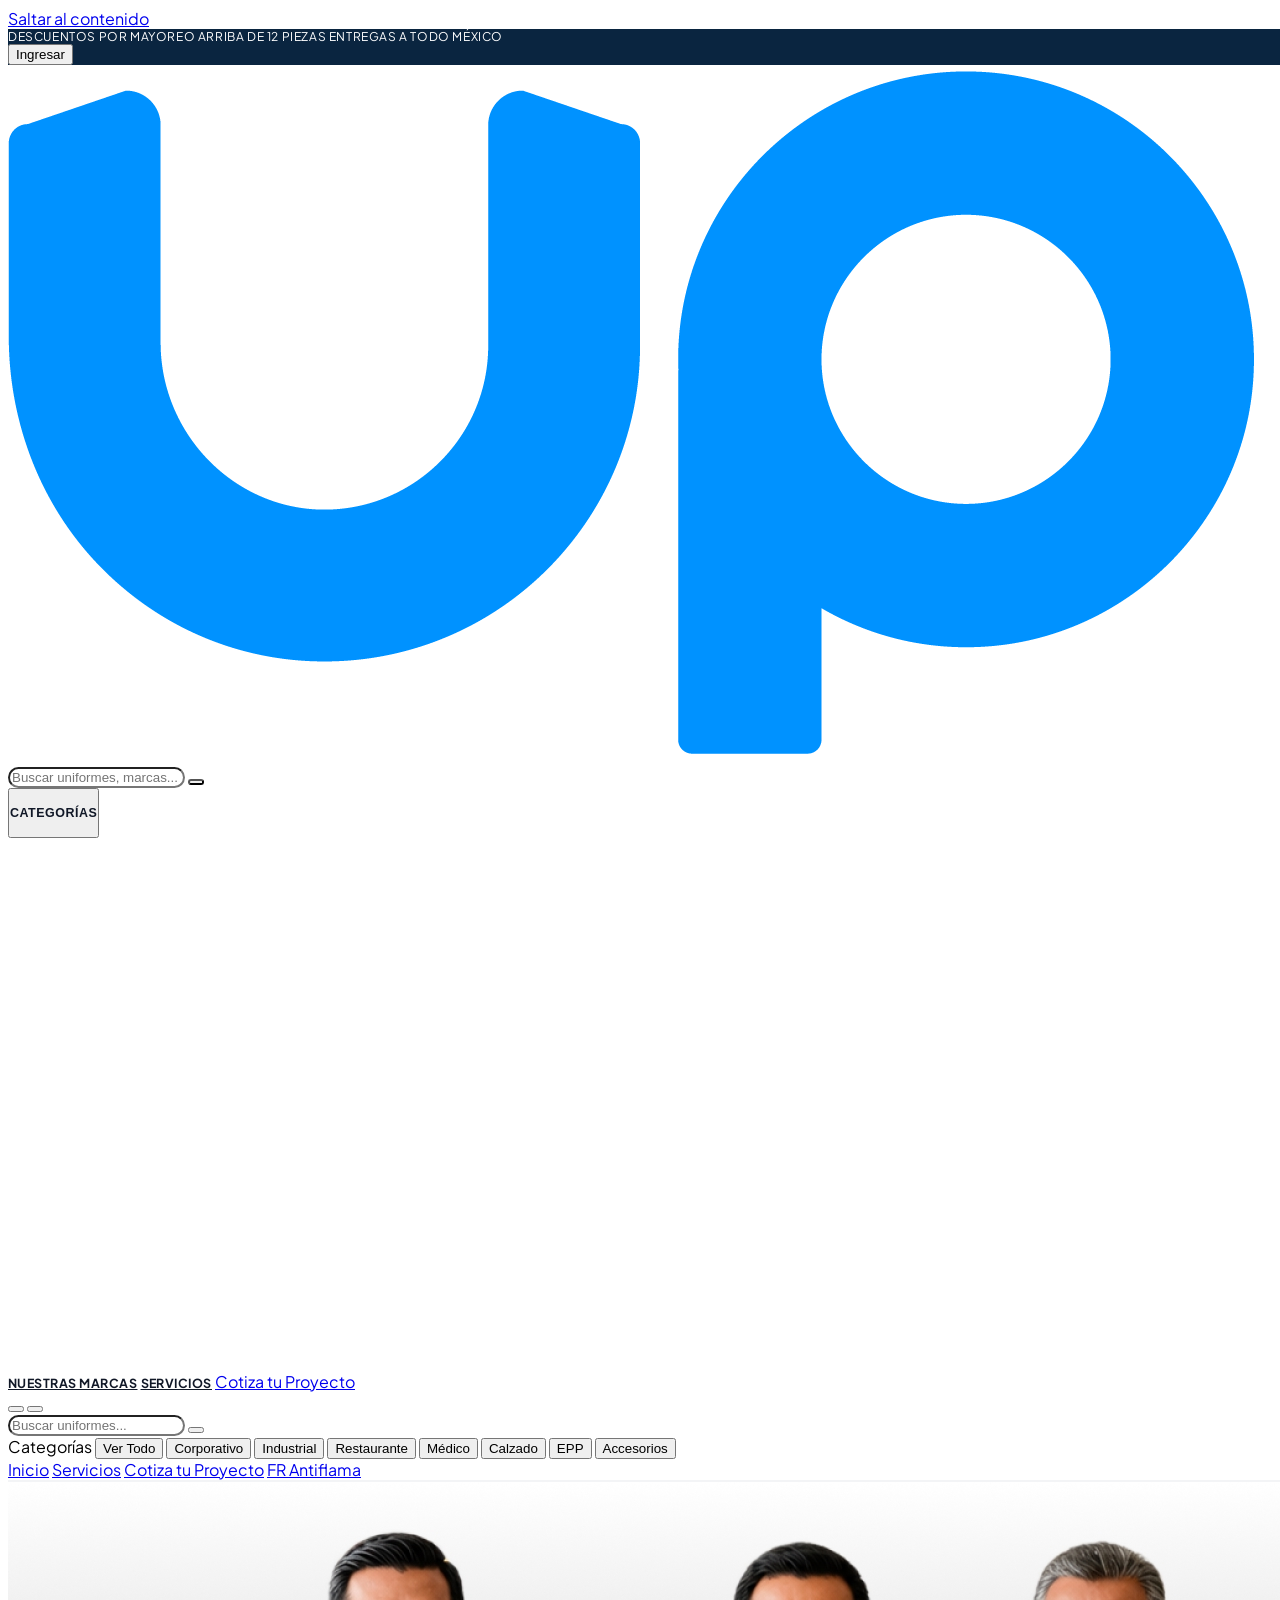
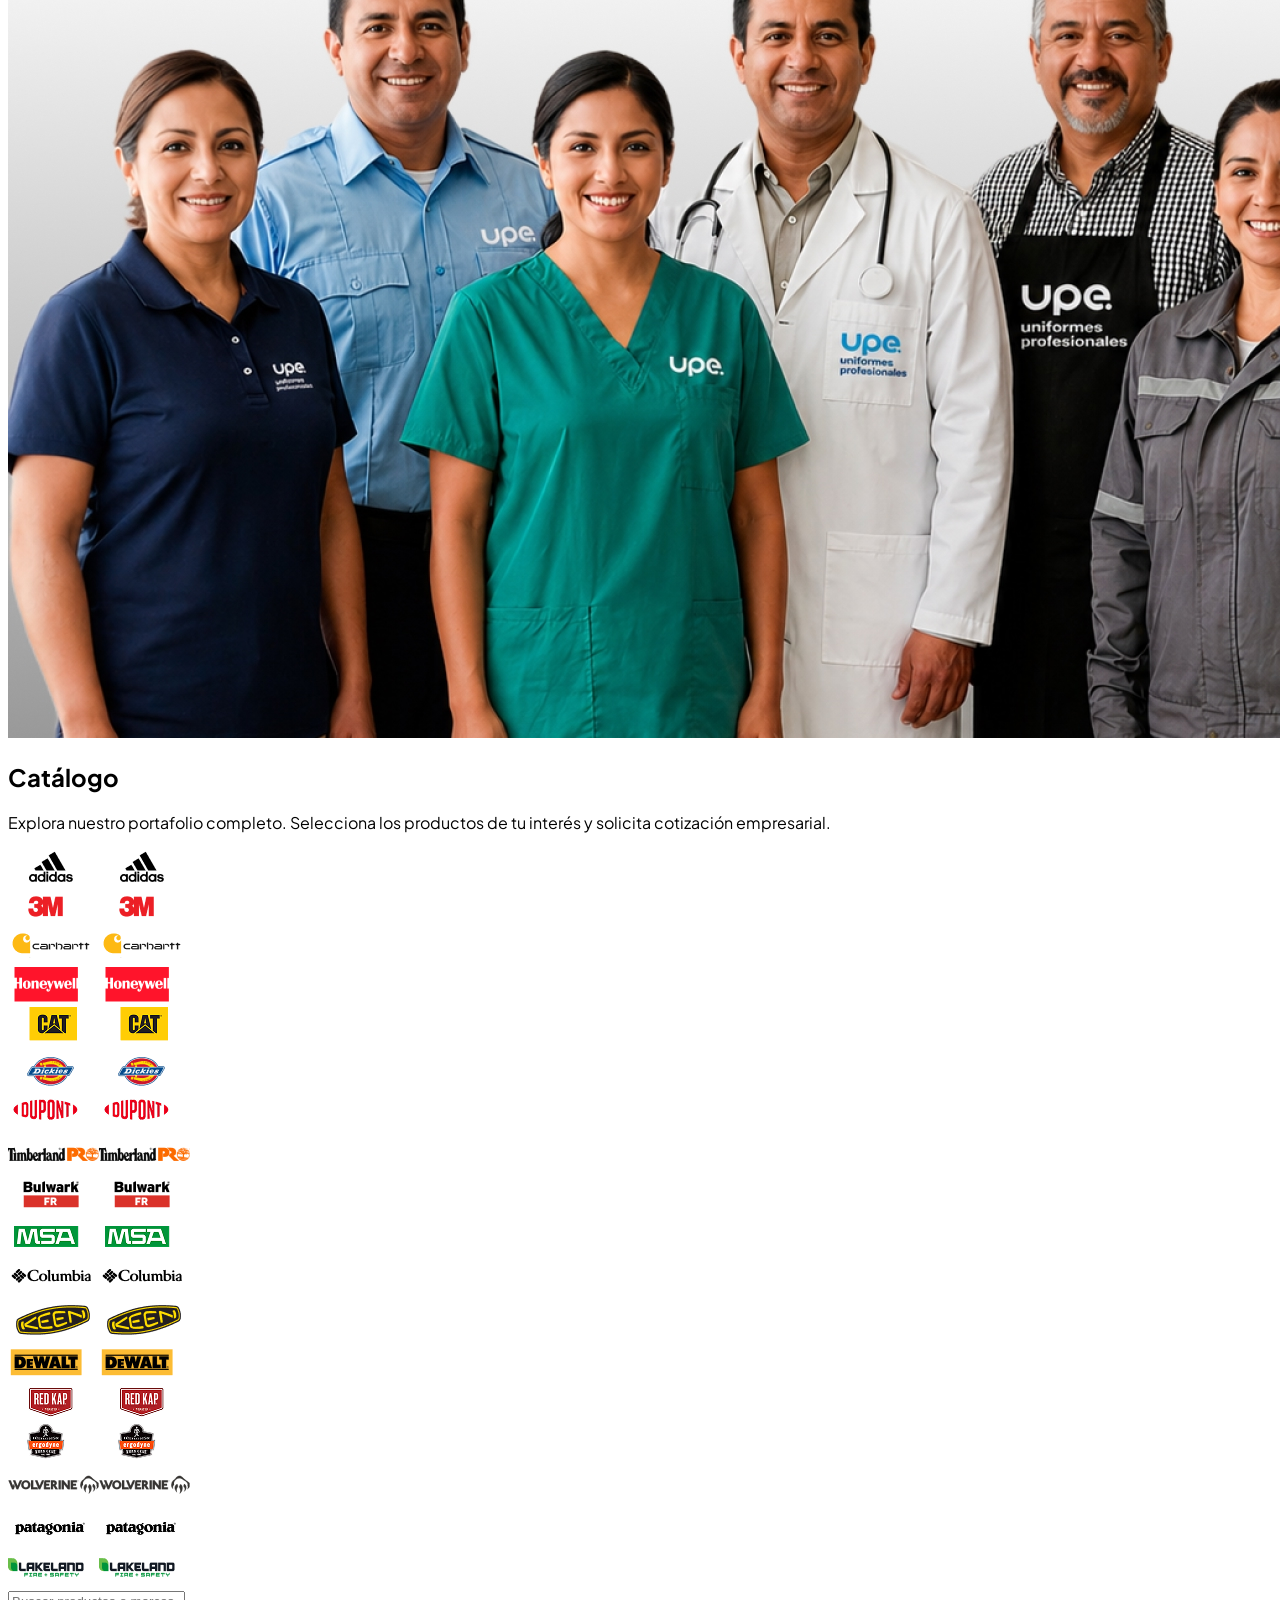
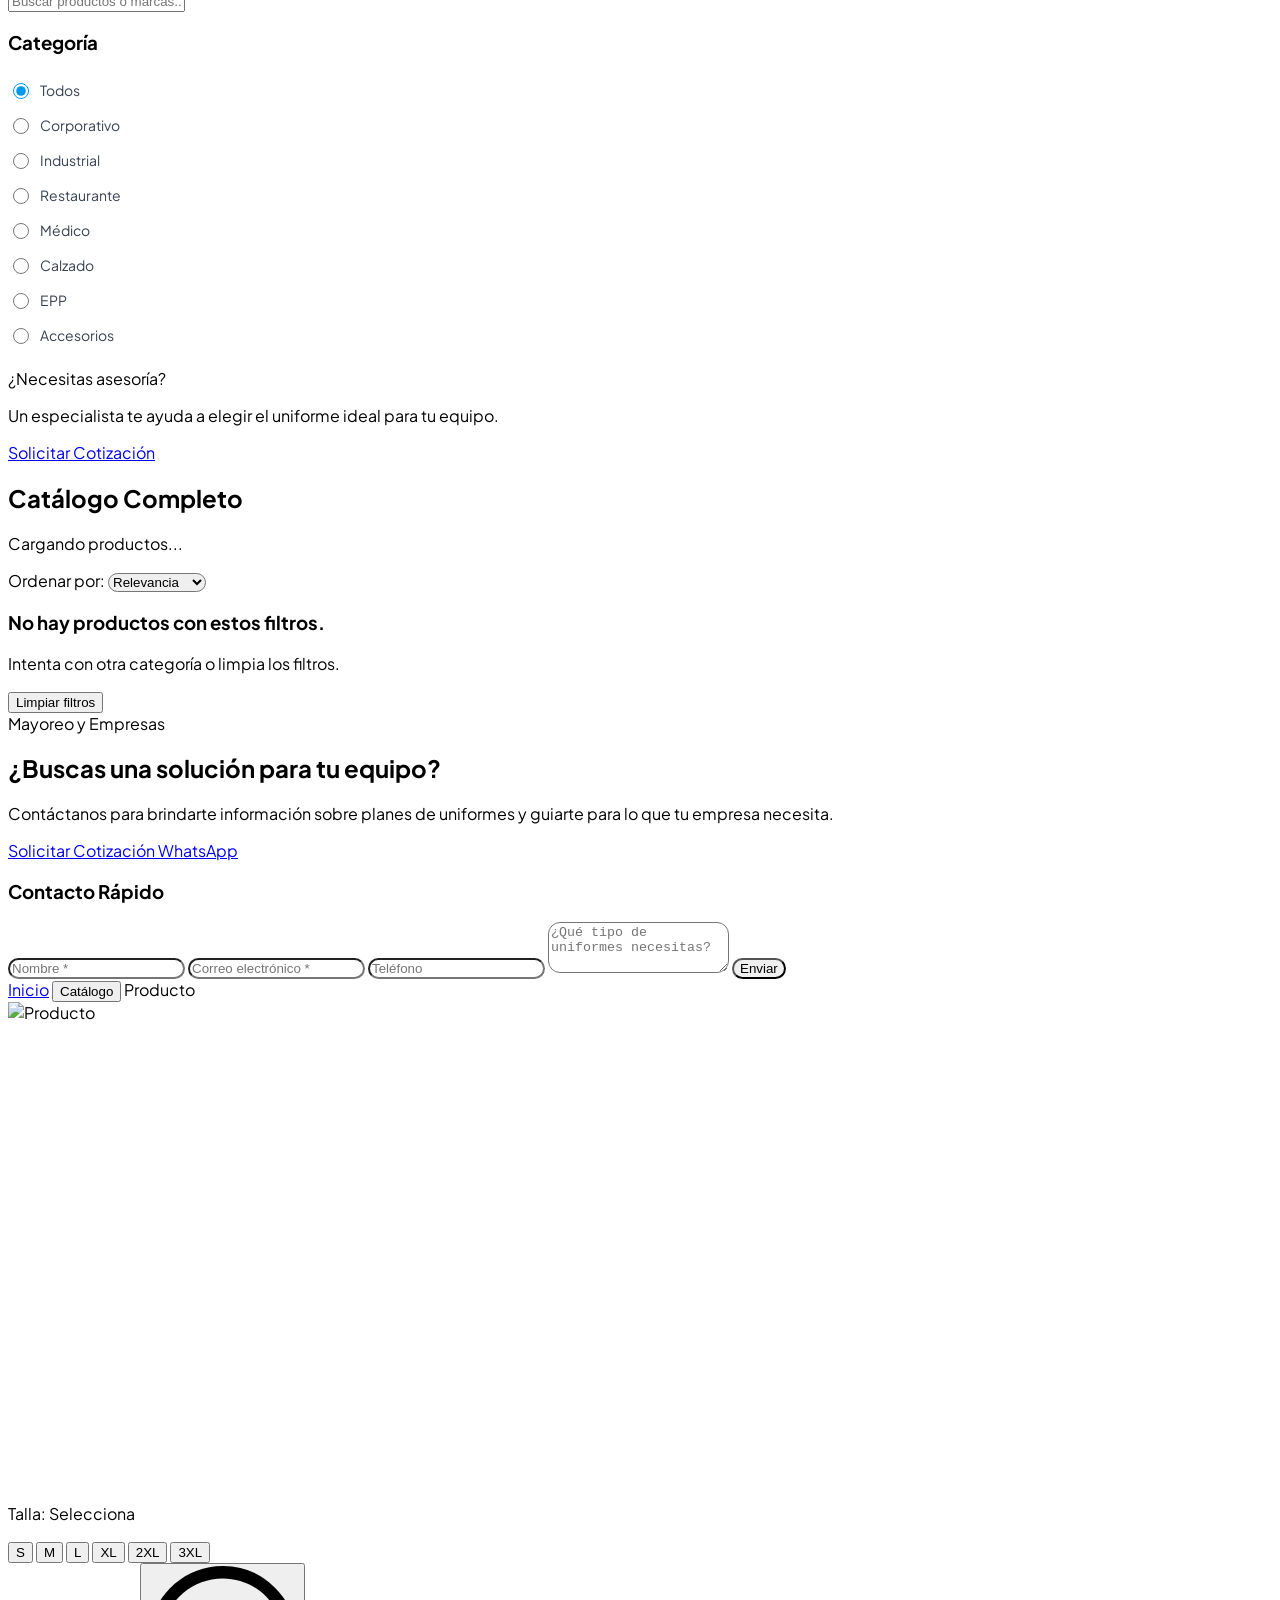
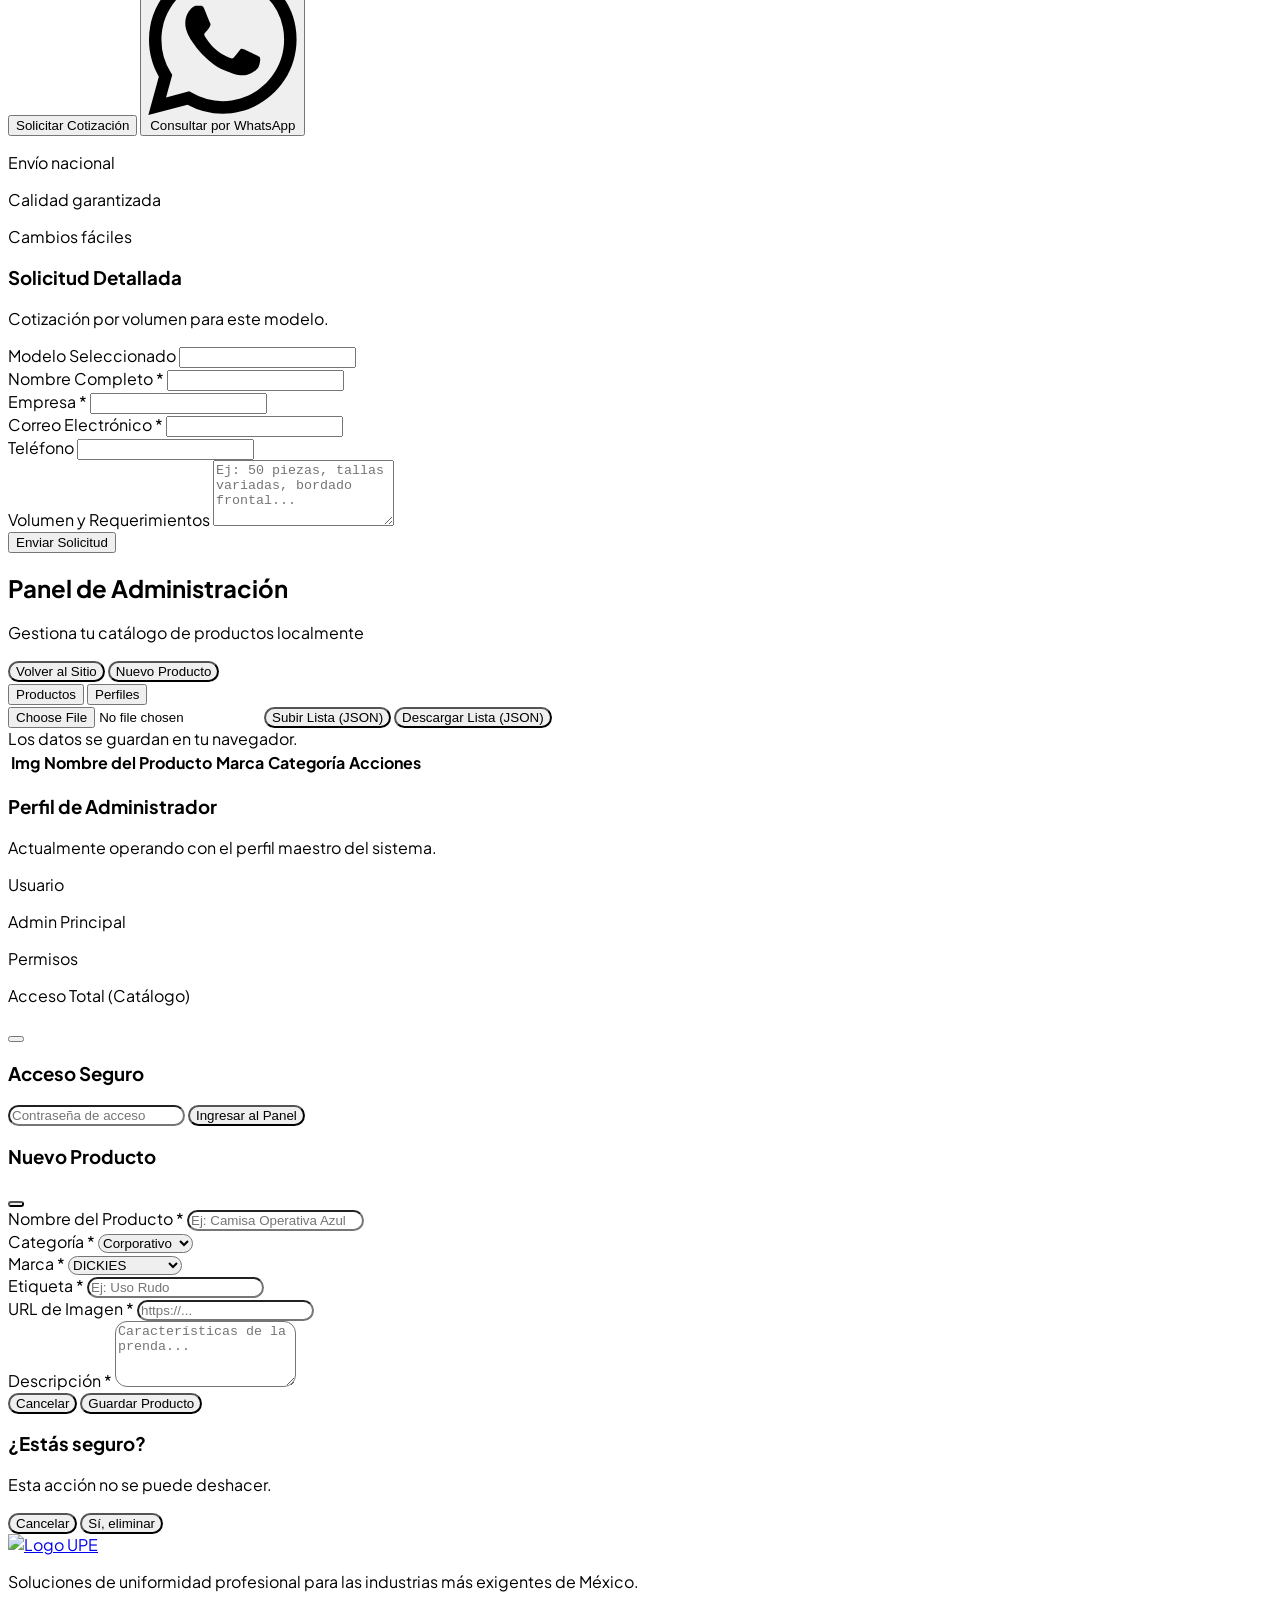
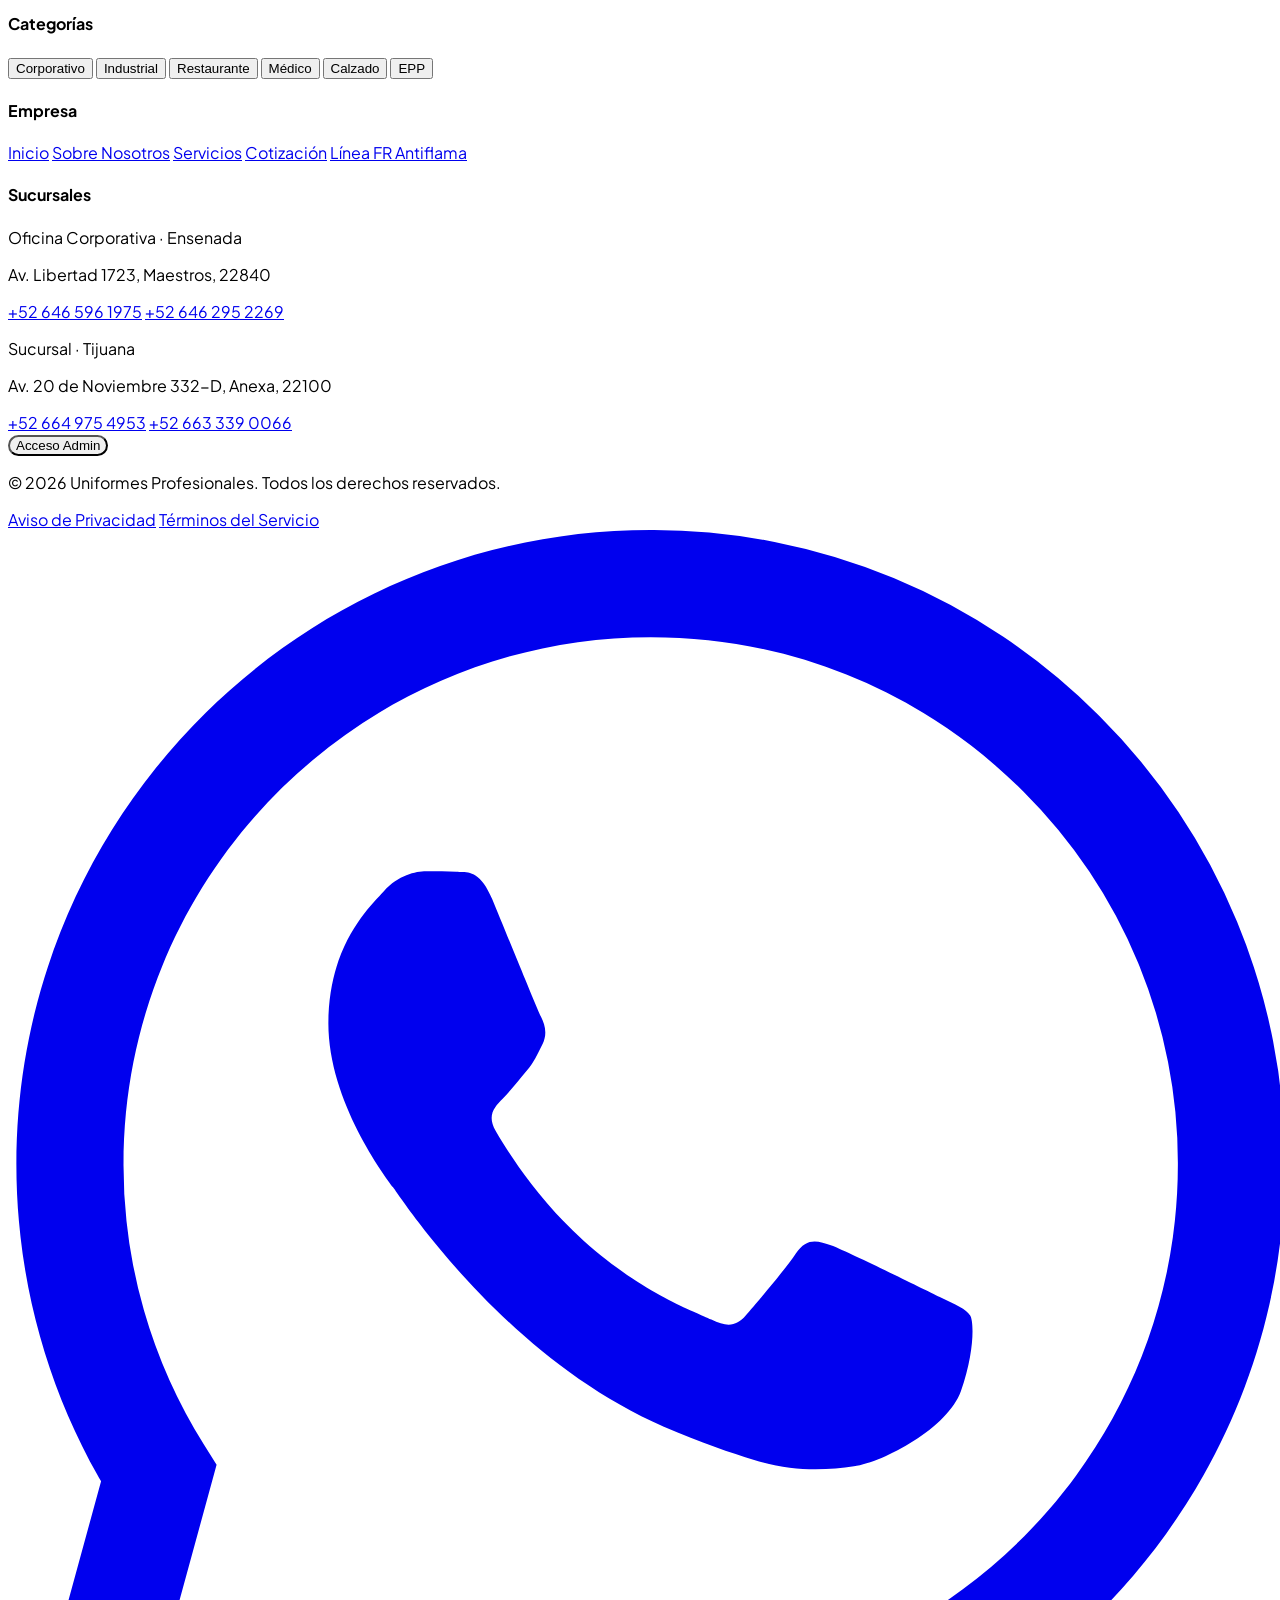
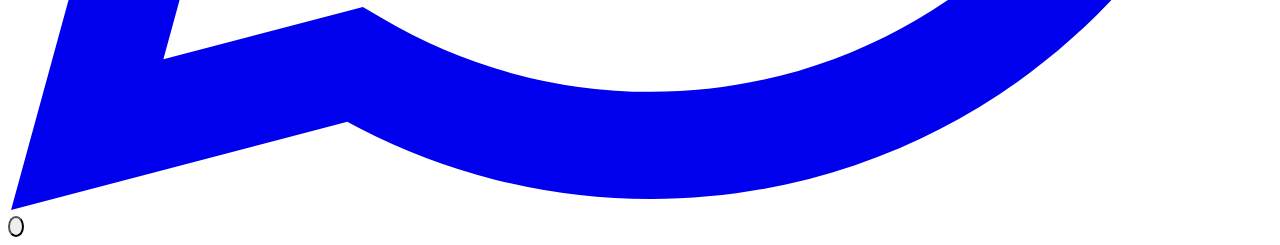
==== catalogo.html @ 05054fb5 "Rediseño visual estilo UPE FR: bordes redondeados, sidebar radio buttons, product cards minimalistas" ====
<!DOCTYPE html>
<html lang="es" class="scroll-smooth">
<head>
    <meta charset="UTF-8">
    <meta name="viewport" content="width=device-width, initial-scale=1.0">
    <title>UPE | Tienda — Uniformes Profesionales</title>
    <link rel="icon" href="favicon-upe.png" type="image/png">
    <link rel="preconnect" href="https://fonts.googleapis.com">
    <link rel="preconnect" href="https://fonts.gstatic.com" crossorigin>
    <link href="https://fonts.googleapis.com/css2?family=Plus+Jakarta+Sans:wght@300;400;500;600;700;800&display=swap" rel="stylesheet">
    <script src="https://cdn.tailwindcss.com"></script>
    <script>
        tailwind.config = {
            theme: {
                extend: {
                    fontFamily: { sans: ['Plus Jakarta Sans', 'sans-serif'] },
                    colors: {
                        brand: { navy: '#0a2540', blue: '#009aeb', light: '#f0f8ff' }
                    }
                }
            }
        }
    </script>
    <script src="https://unpkg.com/lucide@latest"></script>
    <style>
        html, body { overflow-x: hidden; width: 100%; max-width: 100vw; }
        body { font-family: 'Plus Jakarta Sans', sans-serif; position: relative; }

        /* Marquee */
        @keyframes marquee {
            0%   { transform: translateX(0); }
            100% { transform: translateX(-50%); }
        }
        .marquee-track {
            display: flex;
            width: max-content;
            animation: marquee 40s linear infinite;
            will-change: transform;
            transform: translateZ(0);
            -webkit-backface-visibility: hidden;
            backface-visibility: hidden;
        }
        .marquee-track:hover { animation-play-state: paused; }
        @media (prefers-reduced-motion: reduce) { .marquee-track { animation: none; } }

        /* Nav */
        .top-bar { background-color: #0a2540; color: #fff; font-size: 0.75rem; letter-spacing: 0.05em; text-transform: uppercase; }
        .header-main { border-bottom: 2px solid #f3f4f6; }
        .mega-menu { max-width: calc(100vw - 2rem); }
        .nav-link {
            position: relative; font-weight: 700; font-size: 0.78rem; text-transform: uppercase;
            letter-spacing: 0.04em; color: #111827; padding: 1rem 0; transition: color 0.2s; white-space: nowrap;
        }
        .nav-link::after { content: ''; position: absolute; bottom: 0; left: 0; width: 0%; height: 3px; background-color: #009aeb; transition: width 0.3s; }
        .nav-link:hover { color: #009aeb; }
        .nav-link:hover::after { width: 100%; }
        .mega-menu { opacity: 0; visibility: hidden; transform: translateY(10px); transition: all 0.3s ease; box-shadow: 0 10px 25px -5px rgba(0,0,0,.1); border-radius: 16px; }
        .nav-item-group:hover .mega-menu { opacity: 1; visibility: visible; transform: translateY(0); }

        /* Rounded design system (FR style) */
        .btn-square { border-radius: 12px !important; }
        .card-square { border-radius: 16px !important; }
        .pill { border-radius: 9999px !important; }

        /* Fade animations */
        @keyframes fadeIn { from { opacity: 0; transform: translateY(10px); } to { opacity: 1; transform: translateY(0); } }
        .fade-in { animation: fadeIn 0.4s ease-in-out; }
        .fade-up { opacity: 0; transform: translateY(28px); transition: opacity 0.55s ease, transform 0.55s ease; }
        .fade-up.visible { opacity: 1; transform: translateY(0); }
        @media (prefers-reduced-motion: reduce) { .fade-up { opacity:1; transform:none; transition:none; } }

        /* Product card hover */
        .prod-card { transition: box-shadow 0.2s, border-color 0.2s, transform 0.2s; border-radius: 16px; overflow: hidden; }
        .prod-card:hover { box-shadow: 0 8px 32px rgba(0,154,235,0.12); border-color: #009aeb; transform: translateY(-2px); }

        /* Radio filter styling (FR style) */
        .radio-filter { cursor: pointer; display: flex; align-items: center; gap: 0.5rem; padding: 0.5rem 0; font-size: 0.875rem; color: #374151; transition: color 0.2s; }
        .radio-filter:hover { color: #009aeb; }
        .radio-filter input[type="radio"] { accent-color: #009aeb; width: 16px; height: 16px; cursor: pointer; }

        @keyframes popIn { from { opacity:0; transform:scale(0.95); } to { opacity:1; transform:scale(1); } }
        .modal-animate { animation: popIn 0.25s ease-out forwards; }

        /* Toast */
        #toast-container { position: fixed; top: 88px; right: 1rem; z-index: 9999; display: flex; flex-direction: column; gap: 0.75rem; pointer-events: none; }
    </style>
</head>
<body class="bg-white text-gray-800">

<!-- Accesibilidad -->
<a href="#tienda" class="sr-only focus:not-sr-only focus:absolute focus:top-4 focus:left-4 focus:z-[9999] bg-brand-navy text-white px-4 py-2 btn-square font-bold text-xs tracking-widest uppercase">Saltar al contenido</a>

<!-- Top bar -->
<div class="top-bar w-full py-2 z-50 relative hidden md:block">
    <div class="max-w-[1400px] mx-auto px-4 sm:px-6 lg:px-8 flex justify-between items-center">
        <div class="flex items-center gap-6">
            <span class="flex items-center gap-2 font-semibold"><i data-lucide="percent" class="w-4 h-4 text-brand-blue"></i> Descuentos por mayoreo arriba de 12 piezas</span>
            <span class="flex items-center gap-2 font-semibold"><i data-lucide="truck" class="w-4 h-4 text-brand-blue"></i> Entregas a todo México</span>
        </div>
        <div class="flex items-center gap-4">
            <button onclick="abrirLoginAdmin(event)" class="hover:text-brand-blue transition font-bold flex items-center gap-2"><i data-lucide="log-in" class="w-4 h-4"></i> Ingresar</button>
        </div>
    </div>
</div>

<!-- Navegación -->
<nav class="header-main w-full z-40 bg-white transition-all duration-300" style="position:-webkit-sticky;position:sticky;top:0;">
    <div class="max-w-[1400px] mx-auto px-4 sm:px-6 lg:px-8">
        <div class="flex justify-between items-center h-16 md:h-[4.5rem]">
            <!-- Logo -->
            <a href="index.html" class="flex-shrink-0 flex items-center">
                <img src="logoheaderupe.png" alt="Logo UPE" class="h-8 md:h-10 object-contain">
            </a>
            <!-- Buscador Desktop -->
            <div class="hidden lg:flex flex-1 max-w-xs mx-4 relative">
                <input type="text" id="buscador-header" onkeyup="buscarDesdeHeader(event)" placeholder="Buscar uniformes, marcas..." class="w-full pl-5 pr-12 py-3 btn-square text-sm focus:outline-none border border-gray-200 focus:border-brand-blue transition-all font-medium text-gray-700 bg-gray-50">
                <button onclick="ejecutarBusquedaHeader()" class="absolute right-0 top-0 h-full px-4 text-gray-500 hover:text-brand-blue transition-colors btn-square">
                    <i data-lucide="search" class="w-5 h-5"></i>
                </button>
            </div>
            <!-- Menú desktop -->
            <div class="hidden md:flex items-center space-x-5 h-full">
                <div class="relative nav-item-group flex items-center h-full">
                    <button class="nav-link flex items-center gap-1">Categorías <i data-lucide="chevron-down" class="w-4 h-4"></i></button>
                    <div class="mega-menu absolute left-1/2 -translate-x-1/2 top-full w-[640px] bg-white border-t-4 border-brand-blue z-50 overflow-hidden">
                        <div class="grid grid-cols-2 divide-x divide-gray-100">
                            <div class="p-6 bg-gray-50">
                                <h4 class="font-extrabold text-brand-navy mb-4 text-xs uppercase tracking-wider">Categorías</h4>
                                <ul class="space-y-2">
                                    <li><button onclick="filtrarCatalogo('corporativo')" class="text-sm font-semibold text-gray-600 hover:text-brand-blue transition-colors flex items-center gap-2"><i data-lucide="briefcase" class="w-3 h-3 text-brand-blue"></i>Corporativo</button></li>
                                    <li><button onclick="filtrarCatalogo('industrial')" class="text-sm font-semibold text-gray-600 hover:text-brand-blue transition-colors flex items-center gap-2"><i data-lucide="hard-hat" class="w-3 h-3 text-brand-blue"></i>Industrial</button></li>
                                    <li><button onclick="filtrarCatalogo('restaurante')" class="text-sm font-semibold text-gray-600 hover:text-brand-blue transition-colors flex items-center gap-2"><i data-lucide="utensils" class="w-3 h-3 text-brand-blue"></i>Restaurante</button></li>
                                    <li><button onclick="filtrarCatalogo('medico')" class="text-sm font-semibold text-gray-600 hover:text-brand-blue transition-colors flex items-center gap-2"><i data-lucide="stethoscope" class="w-3 h-3 text-brand-blue"></i>Médico</button></li>
                                    <li><button onclick="filtrarCatalogo('calzado')" class="text-sm font-semibold text-gray-600 hover:text-brand-blue transition-colors flex items-center gap-2"><i data-lucide="footprints" class="w-3 h-3 text-brand-blue"></i>Calzado</button></li>
                                    <li><button onclick="filtrarCatalogo('epp')" class="text-sm font-semibold text-gray-600 hover:text-brand-blue transition-colors flex items-center gap-2"><i data-lucide="shield" class="w-3 h-3 text-brand-blue"></i>EPP</button></li>
                                    <li><button onclick="filtrarCatalogo('accesorios')" class="text-sm font-semibold text-gray-600 hover:text-brand-blue transition-colors flex items-center gap-2"><i data-lucide="tag" class="w-3 h-3 text-brand-blue"></i>Accesorios</button></li>
                                </ul>
                            </div>
                            <div class="p-6 bg-white">
                                <h4 class="font-extrabold text-brand-navy mb-4 text-xs uppercase tracking-wider">Marcas Destacadas</h4>
                                <p class="text-xs text-gray-400 font-bold uppercase tracking-wider mb-1">Industrial</p>
                                <p class="text-xs text-gray-600 mb-3">Red Kap · Dickies · Bulwark · Carhartt</p>
                                <p class="text-xs text-gray-400 font-bold uppercase tracking-wider mb-1">Corporativo</p>
                                <p class="text-xs text-gray-600 mb-3">YAZBEK · OPTIMA · Port Authority</p>
                                <p class="text-xs text-gray-400 font-bold uppercase tracking-wider mb-1">Seguridad</p>
                                <p class="text-xs text-gray-600">3M · Honeywell · Ansell · MSA</p>
                            </div>
                        </div>
                        <div class="border-t border-gray-100 px-6 py-3 bg-white flex justify-between items-center">
                            <button onclick="filtrarCatalogo('todos')" class="text-sm font-bold text-brand-blue hover:text-brand-navy transition-colors flex items-center gap-2">
                                <i data-lucide="arrow-right" class="w-4 h-4"></i> Ver todo el catálogo
                            </button>
                        </div>
                    </div>
                </div>
                <a href="index.html#marcas" class="nav-link">Nuestras Marcas</a>
                <a href="index.html#servicios" class="nav-link">Servicios</a>
                <a href="index.html#cotiza" class="bg-brand-blue text-white px-6 py-2.5 font-extrabold text-xs tracking-widest uppercase hover:bg-blue-600 transition-colors pill flex items-center gap-2 whitespace-nowrap">
                    <i data-lucide="file-text" class="w-4 h-4 shrink-0"></i> Cotiza tu Proyecto
                </a>
            </div>
            <!-- Botones der -->
            <div class="flex items-center gap-3">
                <button onclick="abrirLoginAdmin(event)" class="text-brand-navy hover:text-brand-blue transition-colors hidden md:block" title="Admin">
                    <i data-lucide="user" class="w-6 h-6"></i>
                </button>
                <button id="mobile-menu-btn" class="text-brand-navy hover:text-brand-blue focus:outline-none lg:hidden">
                    <i data-lucide="menu" class="w-8 h-8"></i>
                </button>
            </div>
        </div>
        <!-- Buscador Mobile -->
        <div class="lg:hidden w-full pb-4 px-2">
            <div class="relative">
                <input type="text" id="buscador-header-mobile" onkeyup="buscarDesdeHeaderMobile(event)" placeholder="Buscar uniformes..." class="w-full pl-4 pr-10 py-3 btn-square text-sm focus:outline-none border border-gray-200">
                <button onclick="ejecutarBusquedaHeaderMobile()" class="absolute right-0 top-0 h-full px-4 text-gray-500 hover:text-brand-blue">
                    <i data-lucide="search" class="w-5 h-5"></i>
                </button>
            </div>
        </div>
    </div>
    <!-- Mobile menu -->
    <div id="mobile-menu" class="hidden lg:hidden bg-white border-t border-gray-100 absolute w-full shadow-2xl max-h-[85vh] overflow-y-auto z-50">
        <div class="px-6 py-4 space-y-1 flex flex-col">
            <div class="py-4 border-b border-gray-100">
                <span class="block text-sm font-extrabold text-gray-400 uppercase tracking-widest mb-3">Categorías</span>
                <button onclick="filtrarCatalogo('todos');closeMobile()" class="w-full text-left py-2 text-sm font-semibold text-gray-700 hover:text-brand-blue flex items-center gap-2"><i data-lucide="minus" class="w-3 h-3"></i> Ver Todo</button>
                <button onclick="filtrarCatalogo('corporativo');closeMobile()" class="w-full text-left py-2 text-sm font-semibold text-gray-700 hover:text-brand-blue flex items-center gap-2"><i data-lucide="minus" class="w-3 h-3"></i> Corporativo</button>
                <button onclick="filtrarCatalogo('industrial');closeMobile()" class="w-full text-left py-2 text-sm font-semibold text-gray-700 hover:text-brand-blue flex items-center gap-2"><i data-lucide="minus" class="w-3 h-3"></i> Industrial</button>
                <button onclick="filtrarCatalogo('restaurante');closeMobile()" class="w-full text-left py-2 text-sm font-semibold text-gray-700 hover:text-brand-blue flex items-center gap-2"><i data-lucide="minus" class="w-3 h-3"></i> Restaurante</button>
                <button onclick="filtrarCatalogo('medico');closeMobile()" class="w-full text-left py-2 text-sm font-semibold text-gray-700 hover:text-brand-blue flex items-center gap-2"><i data-lucide="minus" class="w-3 h-3"></i> Médico</button>
                <button onclick="filtrarCatalogo('calzado');closeMobile()" class="w-full text-left py-2 text-sm font-semibold text-gray-700 hover:text-brand-blue flex items-center gap-2"><i data-lucide="minus" class="w-3 h-3"></i> Calzado</button>
                <button onclick="filtrarCatalogo('epp');closeMobile()" class="w-full text-left py-2 text-sm font-semibold text-gray-700 hover:text-brand-blue flex items-center gap-2"><i data-lucide="minus" class="w-3 h-3"></i> EPP</button>
                <button onclick="filtrarCatalogo('accesorios');closeMobile()" class="w-full text-left py-2 text-sm font-semibold text-gray-700 hover:text-brand-blue flex items-center gap-2"><i data-lucide="minus" class="w-3 h-3"></i> Accesorios</button>
            </div>
            <a href="index.html" class="text-left py-4 text-sm font-bold uppercase tracking-wider text-brand-navy border-b border-gray-100 hover:text-brand-blue">Inicio</a>
            <a href="index.html#servicios" class="text-left py-4 text-sm font-bold uppercase tracking-wider text-brand-navy border-b border-gray-100 hover:text-brand-blue">Servicios</a>
            <a href="index.html#cotiza" class="text-left py-4 text-sm font-bold uppercase tracking-wider text-brand-blue border-b border-gray-100">Cotiza tu Proyecto</a>
            <a href="https://angel-plata-design.github.io/upefr/" class="py-4 text-sm font-bold uppercase tracking-wider text-[#c1272d] flex items-center gap-2">
                <i data-lucide="flame" class="w-4 h-4 fill-current"></i> FR Antiflama
            </a>
        </div>
    </div>
</nav>

<!-- ============================================ -->
<!-- VISTA TIENDA                                 -->
<!-- ============================================ -->
<div id="view-tienda" class="fade-in">

    <!-- Hero Banner Tienda (FR style) -->
    <section class="relative bg-[#0B1120] text-white overflow-hidden">
        <div class="absolute inset-0">
            <img src="hero%20upe%201.jpg" alt="" class="w-full h-full object-cover opacity-15">
            <div class="absolute inset-0" style="background:linear-gradient(135deg,rgba(11,17,32,0.98) 0%,rgba(11,17,32,0.85) 60%,rgba(11,17,32,0.7) 100%)"></div>
        </div>
        <div class="relative max-w-[1400px] mx-auto px-4 sm:px-6 lg:px-8 py-16 md:py-20">
            <h1 class="text-4xl md:text-6xl font-extrabold leading-[1.05] tracking-tight mb-4">Catálogo</h1>
            <p class="text-gray-400 text-lg font-medium max-w-lg">Explora nuestro portafolio completo. Selecciona los productos de tu interés y solicita cotización empresarial.</p>
        </div>
    </section>

    <!-- Marcas Marquee con logos reales -->
    <div class="bg-white border-b border-gray-100 py-4" style="overflow:hidden; contain:layout paint; max-width:100%;">
        <div class="relative w-full" style="overflow:hidden; isolation:isolate;">
            <div class="pointer-events-none absolute left-0 top-0 h-full w-20 z-10" style="background:linear-gradient(to right,#fff,transparent)"></div>
            <div class="pointer-events-none absolute right-0 top-0 h-full w-20 z-10" style="background:linear-gradient(to left,#fff,transparent)"></div>
            <div class="marquee-track">
                <!-- Set 1 -->
                <div class="flex items-center gap-1 px-1">
                    <div class="h-16 min-w-[130px] flex items-center justify-center px-4 border border-gray-100 bg-white shrink-0"><img src="logotipo%20marcas/marcas%20uniformes/adidas.png" alt="Adidas" loading="lazy" class="h-11 w-auto max-w-[120px] object-contain opacity-70 hover:opacity-100 transition-opacity"></div>
                    <div class="h-16 min-w-[130px] flex items-center justify-center px-4 border border-gray-100 bg-white shrink-0"><img src="logotipo%20marcas/marcas%20epp/3m%20logo.png" alt="3M" loading="lazy" class="h-11 w-auto max-w-[120px] object-contain opacity-70 hover:opacity-100 transition-opacity"></div>
                    <div class="h-16 min-w-[130px] flex items-center justify-center px-4 border border-gray-100 bg-white shrink-0"><img src="logotipo%20marcas/marcas%20uniformes/carhart.png" alt="Carhartt" loading="lazy" class="h-11 w-auto max-w-[120px] object-contain opacity-70 hover:opacity-100 transition-opacity"></div>
                    <div class="h-16 min-w-[130px] flex items-center justify-center px-4 border border-gray-100 bg-white shrink-0"><img src="logotipo%20marcas/marcas%20epp/honeywell.png" alt="Honeywell" loading="lazy" class="h-11 w-auto max-w-[120px] object-contain opacity-70 hover:opacity-100 transition-opacity"></div>
                    <div class="h-16 min-w-[130px] flex items-center justify-center px-4 border border-gray-100 bg-white shrink-0"><img src="logotipo%20marcas/marcas%20calzado/cat.png" alt="CAT" loading="lazy" class="h-11 w-auto max-w-[120px] object-contain opacity-70 hover:opacity-100 transition-opacity"></div>
                    <div class="h-16 min-w-[130px] flex items-center justify-center px-4 border border-gray-100 bg-white shrink-0"><img src="logotipo%20marcas/marcas%20uniformes/dikies.png" alt="Dickies" loading="lazy" class="h-11 w-auto max-w-[120px] object-contain opacity-70 hover:opacity-100 transition-opacity"></div>
                    <div class="h-16 min-w-[130px] flex items-center justify-center px-4 border border-gray-100 bg-white shrink-0"><img src="logotipo%20marcas/marcas%20epp/dupont.png" alt="DuPont" loading="lazy" class="h-11 w-auto max-w-[120px] object-contain opacity-70 hover:opacity-100 transition-opacity"></div>
                    <div class="h-16 min-w-[130px] flex items-center justify-center px-4 border border-gray-100 bg-white shrink-0"><img src="logotipo%20marcas/marcas%20calzado/timberland%20pro.png" alt="Timberland Pro" loading="lazy" class="h-11 w-auto max-w-[120px] object-contain opacity-70 hover:opacity-100 transition-opacity"></div>
                    <div class="h-16 min-w-[130px] flex items-center justify-center px-4 border border-gray-100 bg-white shrink-0"><img src="logotipo%20marcas/marcas%20uniformes/bulwark.png" alt="Bulwark" loading="lazy" class="h-11 w-auto max-w-[120px] object-contain opacity-70 hover:opacity-100 transition-opacity"></div>
                    <div class="h-16 min-w-[130px] flex items-center justify-center px-4 border border-gray-100 bg-white shrink-0"><img src="logotipo%20marcas/marcas%20epp/MSA.png" alt="MSA" loading="lazy" class="h-11 w-auto max-w-[120px] object-contain opacity-70 hover:opacity-100 transition-opacity"></div>
                    <div class="h-16 min-w-[130px] flex items-center justify-center px-4 border border-gray-100 bg-white shrink-0"><img src="logotipo%20marcas/marcas%20uniformes/columbia.png" alt="Columbia" loading="lazy" class="h-11 w-auto max-w-[120px] object-contain opacity-70 hover:opacity-100 transition-opacity"></div>
                    <div class="h-16 min-w-[130px] flex items-center justify-center px-4 border border-gray-100 bg-white shrink-0"><img src="logotipo%20marcas/marcas%20calzado/keen.png" alt="Keen" loading="lazy" class="h-11 w-auto max-w-[120px] object-contain opacity-70 hover:opacity-100 transition-opacity"></div>
                    <div class="h-16 min-w-[130px] flex items-center justify-center px-4 border border-gray-100 bg-white shrink-0"><img src="logotipo%20marcas/marcas%20epp/dewalt.png" alt="DeWalt" loading="lazy" class="h-11 w-auto max-w-[120px] object-contain opacity-70 hover:opacity-100 transition-opacity"></div>
                    <div class="h-16 min-w-[130px] flex items-center justify-center px-4 border border-gray-100 bg-white shrink-0"><img src="logotipo%20marcas/marcas%20uniformes/redkap.png" alt="Red Kap" loading="lazy" class="h-11 w-auto max-w-[120px] object-contain opacity-70 hover:opacity-100 transition-opacity"></div>
                    <div class="h-16 min-w-[130px] flex items-center justify-center px-4 border border-gray-100 bg-white shrink-0"><img src="logotipo%20marcas/marcas%20epp/ergodyne.png" alt="Ergodyne" loading="lazy" class="h-11 w-auto max-w-[120px] object-contain opacity-70 hover:opacity-100 transition-opacity"></div>
                    <div class="h-16 min-w-[130px] flex items-center justify-center px-4 border border-gray-100 bg-white shrink-0"><img src="logotipo%20marcas/marcas%20calzado/wolverin.png" alt="Wolverine" loading="lazy" class="h-11 w-auto max-w-[120px] object-contain opacity-70 hover:opacity-100 transition-opacity"></div>
                    <div class="h-16 min-w-[130px] flex items-center justify-center px-4 border border-gray-100 bg-white shrink-0"><img src="logotipo%20marcas/marcas%20uniformes/patagonia.png" alt="Patagonia" loading="lazy" class="h-11 w-auto max-w-[120px] object-contain opacity-70 hover:opacity-100 transition-opacity"></div>
                    <div class="h-16 min-w-[130px] flex items-center justify-center px-4 border border-gray-100 bg-white shrink-0"><img src="logotipo%20marcas/marcas%20epp/lakeland.png" alt="Lakeland" loading="lazy" class="h-11 w-auto max-w-[120px] object-contain opacity-70 hover:opacity-100 transition-opacity"></div>
                </div>
                <!-- Set 2 (duplicate for infinite loop) -->
                <div class="flex items-center gap-1 px-1" aria-hidden="true">
                    <div class="h-16 min-w-[130px] flex items-center justify-center px-4 border border-gray-100 bg-white shrink-0"><img src="logotipo%20marcas/marcas%20uniformes/adidas.png" alt="Adidas" loading="lazy" class="h-11 w-auto max-w-[120px] object-contain opacity-70 hover:opacity-100 transition-opacity"></div>
                    <div class="h-16 min-w-[130px] flex items-center justify-center px-4 border border-gray-100 bg-white shrink-0"><img src="logotipo%20marcas/marcas%20epp/3m%20logo.png" alt="3M" loading="lazy" class="h-11 w-auto max-w-[120px] object-contain opacity-70 hover:opacity-100 transition-opacity"></div>
                    <div class="h-16 min-w-[130px] flex items-center justify-center px-4 border border-gray-100 bg-white shrink-0"><img src="logotipo%20marcas/marcas%20uniformes/carhart.png" alt="Carhartt" loading="lazy" class="h-11 w-auto max-w-[120px] object-contain opacity-70 hover:opacity-100 transition-opacity"></div>
                    <div class="h-16 min-w-[130px] flex items-center justify-center px-4 border border-gray-100 bg-white shrink-0"><img src="logotipo%20marcas/marcas%20epp/honeywell.png" alt="Honeywell" loading="lazy" class="h-11 w-auto max-w-[120px] object-contain opacity-70 hover:opacity-100 transition-opacity"></div>
                    <div class="h-16 min-w-[130px] flex items-center justify-center px-4 border border-gray-100 bg-white shrink-0"><img src="logotipo%20marcas/marcas%20calzado/cat.png" alt="CAT" loading="lazy" class="h-11 w-auto max-w-[120px] object-contain opacity-70 hover:opacity-100 transition-opacity"></div>
                    <div class="h-16 min-w-[130px] flex items-center justify-center px-4 border border-gray-100 bg-white shrink-0"><img src="logotipo%20marcas/marcas%20uniformes/dikies.png" alt="Dickies" loading="lazy" class="h-11 w-auto max-w-[120px] object-contain opacity-70 hover:opacity-100 transition-opacity"></div>
                    <div class="h-16 min-w-[130px] flex items-center justify-center px-4 border border-gray-100 bg-white shrink-0"><img src="logotipo%20marcas/marcas%20epp/dupont.png" alt="DuPont" loading="lazy" class="h-11 w-auto max-w-[120px] object-contain opacity-70 hover:opacity-100 transition-opacity"></div>
                    <div class="h-16 min-w-[130px] flex items-center justify-center px-4 border border-gray-100 bg-white shrink-0"><img src="logotipo%20marcas/marcas%20calzado/timberland%20pro.png" alt="Timberland Pro" loading="lazy" class="h-11 w-auto max-w-[120px] object-contain opacity-70 hover:opacity-100 transition-opacity"></div>
                    <div class="h-16 min-w-[130px] flex items-center justify-center px-4 border border-gray-100 bg-white shrink-0"><img src="logotipo%20marcas/marcas%20uniformes/bulwark.png" alt="Bulwark" loading="lazy" class="h-11 w-auto max-w-[120px] object-contain opacity-70 hover:opacity-100 transition-opacity"></div>
                    <div class="h-16 min-w-[130px] flex items-center justify-center px-4 border border-gray-100 bg-white shrink-0"><img src="logotipo%20marcas/marcas%20epp/MSA.png" alt="MSA" loading="lazy" class="h-11 w-auto max-w-[120px] object-contain opacity-70 hover:opacity-100 transition-opacity"></div>
                    <div class="h-16 min-w-[130px] flex items-center justify-center px-4 border border-gray-100 bg-white shrink-0"><img src="logotipo%20marcas/marcas%20uniformes/columbia.png" alt="Columbia" loading="lazy" class="h-11 w-auto max-w-[120px] object-contain opacity-70 hover:opacity-100 transition-opacity"></div>
                    <div class="h-16 min-w-[130px] flex items-center justify-center px-4 border border-gray-100 bg-white shrink-0"><img src="logotipo%20marcas/marcas%20calzado/keen.png" alt="Keen" loading="lazy" class="h-11 w-auto max-w-[120px] object-contain opacity-70 hover:opacity-100 transition-opacity"></div>
                    <div class="h-16 min-w-[130px] flex items-center justify-center px-4 border border-gray-100 bg-white shrink-0"><img src="logotipo%20marcas/marcas%20epp/dewalt.png" alt="DeWalt" loading="lazy" class="h-11 w-auto max-w-[120px] object-contain opacity-70 hover:opacity-100 transition-opacity"></div>
                    <div class="h-16 min-w-[130px] flex items-center justify-center px-4 border border-gray-100 bg-white shrink-0"><img src="logotipo%20marcas/marcas%20uniformes/redkap.png" alt="Red Kap" loading="lazy" class="h-11 w-auto max-w-[120px] object-contain opacity-70 hover:opacity-100 transition-opacity"></div>
                    <div class="h-16 min-w-[130px] flex items-center justify-center px-4 border border-gray-100 bg-white shrink-0"><img src="logotipo%20marcas/marcas%20epp/ergodyne.png" alt="Ergodyne" loading="lazy" class="h-11 w-auto max-w-[120px] object-contain opacity-70 hover:opacity-100 transition-opacity"></div>
                    <div class="h-16 min-w-[130px] flex items-center justify-center px-4 border border-gray-100 bg-white shrink-0"><img src="logotipo%20marcas/marcas%20calzado/wolverin.png" alt="Wolverine" loading="lazy" class="h-11 w-auto max-w-[120px] object-contain opacity-70 hover:opacity-100 transition-opacity"></div>
                    <div class="h-16 min-w-[130px] flex items-center justify-center px-4 border border-gray-100 bg-white shrink-0"><img src="logotipo%20marcas/marcas%20uniformes/patagonia.png" alt="Patagonia" loading="lazy" class="h-11 w-auto max-w-[120px] object-contain opacity-70 hover:opacity-100 transition-opacity"></div>
                    <div class="h-16 min-w-[130px] flex items-center justify-center px-4 border border-gray-100 bg-white shrink-0"><img src="logotipo%20marcas/marcas%20epp/lakeland.png" alt="Lakeland" loading="lazy" class="h-11 w-auto max-w-[120px] object-contain opacity-70 hover:opacity-100 transition-opacity"></div>
                </div>
            </div>
        </div>
    </div>

    </section>

    <!-- CATÁLOGO PRINCIPAL -->
    <section id="tienda" class="py-14 bg-white">
        <div class="max-w-[1400px] mx-auto px-4 sm:px-6 lg:px-8">
            <div class="flex flex-col lg:flex-row gap-10">

                <!-- Sidebar (FR style radio buttons) -->
                <aside class="w-full lg:w-60 shrink-0">
                    <!-- Buscador sidebar -->
                    <div class="mb-6 relative">
                        <input type="text" id="buscador" onkeyup="buscarProductos()" placeholder="Buscar productos o marcas..."
                            class="w-full pl-10 pr-4 py-3 border border-gray-200 focus:border-brand-blue outline-none transition-all text-sm rounded-xl bg-white font-medium shadow-sm">
                        <i data-lucide="search" class="w-4 h-4 text-gray-400 absolute left-3.5 top-3.5"></i>
                    </div>

                    <!-- Filtros por categoría -->
                    <div class="mb-6">
                        <h3 class="font-extrabold text-brand-navy text-xs uppercase tracking-widest mb-3">Categoría</h3>
                        <div class="flex flex-col gap-0.5" id="contenedor-filtros">
                            <label class="radio-filter" data-cat="todos">
                                <input type="radio" name="cat-filter" value="todos" checked onchange="filtrarCatalogo('todos')">
                                <span>Todos</span>
                            </label>
                            <label class="radio-filter" data-cat="corporativo">
                                <input type="radio" name="cat-filter" value="corporativo" onchange="filtrarCatalogo('corporativo')">
                                <span>Corporativo</span>
                            </label>
                            <label class="radio-filter" data-cat="industrial">
                                <input type="radio" name="cat-filter" value="industrial" onchange="filtrarCatalogo('industrial')">
                                <span>Industrial</span>
                            </label>
                            <label class="radio-filter" data-cat="restaurante">
                                <input type="radio" name="cat-filter" value="restaurante" onchange="filtrarCatalogo('restaurante')">
                                <span>Restaurante</span>
                            </label>
                            <label class="radio-filter" data-cat="medico">
                                <input type="radio" name="cat-filter" value="medico" onchange="filtrarCatalogo('medico')">
                                <span>Médico</span>
                            </label>
                            <label class="radio-filter" data-cat="calzado">
                                <input type="radio" name="cat-filter" value="calzado" onchange="filtrarCatalogo('calzado')">
                                <span>Calzado</span>
                            </label>
                            <label class="radio-filter" data-cat="epp">
                                <input type="radio" name="cat-filter" value="epp" onchange="filtrarCatalogo('epp')">
                                <span>EPP</span>
                            </label>
                            <label class="radio-filter" data-cat="accesorios">
                                <input type="radio" name="cat-filter" value="accesorios" onchange="filtrarCatalogo('accesorios')">
                                <span>Accesorios</span>
                            </label>
                        </div>
                    </div>

                    <!-- CTA sidebar -->
                    <div class="bg-brand-navy text-white p-5 rounded-xl">
                        <p class="text-[10px] font-bold uppercase tracking-widest text-brand-blue mb-2">¿Necesitas asesoría?</p>
                        <p class="text-xs text-gray-300 mb-4 leading-relaxed">Un especialista te ayuda a elegir el uniforme ideal para tu equipo.</p>
                        <a href="index.html#cotiza" class="block w-full text-center bg-brand-blue text-white text-xs font-bold uppercase tracking-widest py-3 hover:bg-blue-500 transition-colors rounded-lg">
                            Solicitar Cotización
                        </a>
                    </div>
                </aside>

                <!-- Área de productos -->
                <main class="flex-1">
                    <!-- Header del catálogo -->
                    <div class="flex flex-col sm:flex-row justify-between items-start sm:items-center mb-6 gap-3 pb-4 border-b border-gray-200">
                        <div>
                            <h2 class="text-2xl font-extrabold text-brand-navy uppercase tracking-tight" id="titulo-catalogo">Catálogo Completo</h2>
                            <p class="text-sm text-gray-400 mt-1" id="resultados-contador">Cargando productos...</p>
                        </div>
                        <!-- Sort / view toggle placeholder -->
                        <div class="flex items-center gap-2">
                            <span class="text-xs text-gray-400 font-medium uppercase tracking-wider">Ordenar por:</span>
                            <select id="sort-select" onchange="ordenarProductos()" class="text-xs font-semibold border border-gray-200 px-3 py-2 btn-square outline-none text-gray-600 bg-white hover:border-brand-blue transition-colors">
                                <option value="default">Relevancia</option>
                                <option value="nombre">Nombre A–Z</option>
                                <option value="marca">Marca</option>
                            </select>
                        </div>
                    </div>

                    <!-- Grid productos (4 cols like FR) -->
                    <div id="grid-productos" class="grid grid-cols-1 sm:grid-cols-2 lg:grid-cols-3 xl:grid-cols-4 gap-5">
                        <!-- Inyectado por JS -->
                    </div>
                    <!-- Sin resultados -->
                    <div id="sin-resultados" class="hidden text-center py-24 bg-gray-50 border border-gray-100 rounded-xl">
                        <i data-lucide="package-x" class="w-16 h-16 text-gray-300 mx-auto mb-4"></i>
                        <h3 class="text-xl font-extrabold text-brand-navy mb-2">No hay productos con estos filtros.</h3>
                        <p class="text-gray-500 text-sm mb-4">Intenta con otra categoría o limpia los filtros.</p>
                        <button onclick="filtrarCatalogo('todos')" class="text-brand-blue text-sm font-bold underline hover:text-brand-navy transition-colors">Limpiar filtros</button>
                    </div>
                </main>
            </div>
        </div>
    </section>

    <!-- CTA Cotización (como UPE FR) -->
    <section class="py-20 bg-brand-navy text-white">
        <div class="max-w-[1400px] mx-auto px-4 sm:px-6 lg:px-8">
            <div class="grid grid-cols-1 lg:grid-cols-2 gap-16 items-center">
                <div>
                    <span class="text-[#009aeb] font-bold text-xs uppercase tracking-[0.25em] border-b border-[#009aeb] pb-1 mb-5 block w-fit">Mayoreo y Empresas</span>
                    <h2 class="text-3xl md:text-5xl font-black uppercase tracking-tight mb-4">¿Buscas una solución para tu equipo?</h2>
                    <p class="text-gray-300 text-lg font-medium leading-relaxed mb-6">Contáctanos para brindarte información sobre planes de uniformes y guiarte para lo que tu empresa necesita.</p>
                    <div class="flex flex-col sm:flex-row gap-4">
                        <a href="index.html#cotiza" class="bg-brand-blue text-white px-8 py-4 font-extrabold text-sm tracking-widest uppercase hover:bg-blue-500 transition-colors btn-square text-center">
                            Solicitar Cotización
                        </a>
                        <a href="https://wa.me/526462952269?text=Hola%2C%20me%20gustar%C3%ADa%20cotizar%20uniformes%20profesionales" target="_blank" class="bg-[#25D366] text-white px-8 py-4 font-extrabold text-sm tracking-widest uppercase hover:bg-green-600 transition-colors btn-square flex items-center justify-center gap-2">
                            <i data-lucide="message-circle" class="w-5 h-5"></i> WhatsApp
                        </a>
                    </div>
                </div>
                <!-- Mini formulario -->
                <div class="bg-white/5 border border-white/10 p-8 btn-square">
                    <h3 class="text-lg font-extrabold uppercase tracking-wider mb-6">Contacto Rápido</h3>
                    <form onsubmit="event.preventDefault(); showToast('Mensaje enviado. Te contactaremos pronto.', 'success'); this.reset();" class="space-y-4">
                        <input type="text" placeholder="Nombre *" required class="w-full px-4 py-3 bg-white/10 border border-white/20 text-white placeholder-gray-400 focus:border-brand-blue outline-none transition-all btn-square text-sm font-medium">
                        <input type="email" placeholder="Correo electrónico *" required class="w-full px-4 py-3 bg-white/10 border border-white/20 text-white placeholder-gray-400 focus:border-brand-blue outline-none transition-all btn-square text-sm font-medium">
                        <input type="tel" placeholder="Teléfono" class="w-full px-4 py-3 bg-white/10 border border-white/20 text-white placeholder-gray-400 focus:border-brand-blue outline-none transition-all btn-square text-sm font-medium">
                        <textarea rows="3" placeholder="¿Qué tipo de uniformes necesitas?" class="w-full px-4 py-3 bg-white/10 border border-white/20 text-white placeholder-gray-400 focus:border-brand-blue outline-none transition-all btn-square text-sm font-medium resize-none"></textarea>
                        <button type="submit" class="w-full bg-brand-blue text-white font-extrabold text-sm uppercase tracking-widest py-4 hover:bg-blue-500 transition-colors btn-square">Enviar</button>
                    </form>
                </div>
            </div>
        </div>
    </section>

</div><!-- FIN VISTA TIENDA -->

<!-- ============================================ -->
<!-- VISTA DETALLE DE PRODUCTO                   -->
<!-- ============================================ -->
<div id="view-product" class="hidden fade-in">
    <div class="bg-white min-h-screen py-8 pb-20">
        <div class="max-w-[1400px] mx-auto px-4 sm:px-6 lg:px-8">
            <!-- Breadcrumb -->
            <nav class="flex items-center gap-2 text-sm text-gray-400 mb-8">
                <a href="index.html" class="hover:text-brand-navy transition-colors">Inicio</a>
                <i data-lucide="chevron-right" class="w-3 h-3"></i>
                <button onclick="volverAlCatalogo()" class="hover:text-brand-navy transition-colors">Catálogo</button>
                <i data-lucide="chevron-right" class="w-3 h-3"></i>
                <span id="pd-breadcrumb-cat" class="hover:text-brand-navy transition-colors"></span>
                <i data-lucide="chevron-right" class="w-3 h-3"></i>
                <span class="text-brand-navy font-medium" id="pd-breadcrumb">Producto</span>
            </nav>

            <div class="grid grid-cols-1 lg:grid-cols-2 gap-12 mb-16">
                <!-- Imagen -->
                <div class="bg-gray-50 rounded-2xl flex items-center justify-center p-10 relative" style="min-height:480px">
                    <div id="pd-etiqueta" class="absolute top-4 left-4 text-[10px] font-extrabold uppercase tracking-widest px-3 py-1.5 rounded-lg shadow-sm"></div>
                    <img id="pd-img" src="" alt="Producto" class="max-h-[440px] object-contain w-full">
                </div>
                <!-- Info -->
                <div class="flex flex-col justify-start pt-4">
                    <div class="flex items-center justify-between mb-3">
                        <span id="pd-marca" class="text-brand-blue font-bold uppercase text-sm tracking-wider"></span>
                        <span id="pd-categoria" class="text-gray-500 border border-gray-200 px-3 py-1 font-semibold uppercase text-[10px] tracking-widest rounded-lg"></span>
                    </div>
                    <h1 id="pd-title" class="text-2xl md:text-3xl font-bold text-brand-navy leading-tight mb-4"></h1>
                    <p id="pd-desc" class="text-gray-500 leading-relaxed text-sm mb-8"></p>

                    <!-- Tallas -->
                    <div class="mb-8">
                        <p class="text-sm font-bold text-brand-navy mb-3"><span class="uppercase">Talla:</span> <span class="font-normal text-gray-500">Selecciona</span></p>
                        <div class="flex flex-wrap gap-2" id="pd-tallas">
                            <button class="w-12 h-10 border border-gray-200 rounded-lg text-sm font-semibold text-gray-700 hover:border-brand-blue hover:text-brand-blue transition-colors">S</button>
                            <button class="w-12 h-10 border border-gray-200 rounded-lg text-sm font-semibold text-gray-700 hover:border-brand-blue hover:text-brand-blue transition-colors">M</button>
                            <button class="w-12 h-10 border border-gray-200 rounded-lg text-sm font-semibold text-gray-700 hover:border-brand-blue hover:text-brand-blue transition-colors">L</button>
                            <button class="w-12 h-10 border border-gray-200 rounded-lg text-sm font-semibold text-gray-700 hover:border-brand-blue hover:text-brand-blue transition-colors">XL</button>
                            <button class="w-12 h-10 border border-gray-200 rounded-lg text-sm font-semibold text-gray-700 hover:border-brand-blue hover:text-brand-blue transition-colors">2XL</button>
                            <button class="w-12 h-10 border border-gray-200 rounded-lg text-sm font-semibold text-gray-700 hover:border-brand-blue hover:text-brand-blue transition-colors">3XL</button>
                        </div>
                    </div>

                    <!-- Botones de acción (FR style - stacked full-width) -->
                    <div class="flex flex-col gap-3 mb-8">
                        <button onclick="document.getElementById('form-cotizacion-pd').scrollIntoView({behavior:'smooth'})" class="w-full bg-brand-navy text-white font-extrabold py-4 hover:bg-brand-blue transition-colors flex items-center justify-center gap-3 text-sm uppercase tracking-widest rounded-xl">
                            <i data-lucide="message-square" class="w-5 h-5"></i> Solicitar Cotización
                        </button>
                        <button id="btn-whatsapp-prod" class="w-full bg-[#25D366] text-white font-extrabold py-4 hover:bg-green-600 transition-colors flex items-center justify-center gap-3 text-sm uppercase tracking-widest rounded-xl">
                            <svg class="w-5 h-5 fill-current" viewBox="0 0 24 24"><path d="M17.472 14.382c-.297-.149-1.758-.867-2.03-.967-.273-.099-.471-.148-.67.15-.197.297-.767.966-.94 1.164-.173.199-.347.223-.644.075-.297-.15-1.255-.463-2.39-1.475-.883-.788-1.48-1.761-1.653-2.059-.173-.297-.018-.458.13-.606.134-.133.298-.347.446-.52.149-.174.198-.298.298-.497.099-.198.05-.371-.025-.52-.075-.149-.669-1.612-.916-2.207-.242-.579-.487-.5-.669-.51-.173-.008-.371-.01-.57-.01-.198 0-.52.074-.792.372-.272.297-1.04 1.016-1.04 2.479 0 1.462 1.065 2.875 1.213 3.074.149.198 2.096 3.2 5.077 4.487.709.306 1.262.489 1.694.625.712.227 1.36.195 1.871.118.571-.085 1.758-.719 2.006-1.413.248-.694.248-1.289.173-1.413-.074-.124-.272-.198-.57-.347m-5.421 7.403h-.004a9.87 9.87 0 01-5.031-1.378l-.361-.214-3.741.982.998-3.648-.235-.374a9.86 9.86 0 01-1.51-5.26c.001-5.45 4.436-9.884 9.888-9.884 2.64 0 5.122 1.03 6.988 2.898a9.825 9.825 0 012.893 6.994c-.003 5.45-4.437 9.884-9.885 9.884m8.413-18.297A11.815 11.815 0 0012.05 0C5.495 0 .16 5.335.157 11.892c0 2.096.547 4.142 1.588 5.945L.057 24l6.305-1.654a11.882 11.882 0 005.683 1.448h.005c6.554 0 11.89-5.335 11.893-11.893a11.821 11.821 0 00-3.48-8.413z"/></svg>
                            Consultar por WhatsApp
                        </button>
                    </div>

                    <!-- Beneficios (FR style icons row) -->
                    <div class="grid grid-cols-3 gap-4 pt-6 border-t border-gray-100">
                        <div class="text-center">
                            <i data-lucide="truck" class="w-6 h-6 text-gray-400 mx-auto mb-2"></i>
                            <p class="text-xs text-gray-500 font-medium">Envío nacional</p>
                        </div>
                        <div class="text-center">
                            <i data-lucide="shield-check" class="w-6 h-6 text-gray-400 mx-auto mb-2"></i>
                            <p class="text-xs text-gray-500 font-medium">Calidad garantizada</p>
                        </div>
                        <div class="text-center">
                            <i data-lucide="refresh-cw" class="w-6 h-6 text-gray-400 mx-auto mb-2"></i>
                            <p class="text-xs text-gray-500 font-medium">Cambios fáciles</p>
                        </div>
                    </div>
                </div>
            </div>

            <!-- Formulario del producto -->
            <div id="form-cotizacion-pd" class="bg-white border border-gray-200 rounded-2xl p-8 md:p-14 max-w-4xl mx-auto">
                <div class="text-center mb-10">
                    <h3 class="text-2xl font-black text-brand-navy uppercase tracking-tight">Solicitud Detallada</h3>
                    <p class="text-gray-500 font-medium mt-2">Cotización por volumen para este modelo.</p>
                </div>
                <form onsubmit="event.preventDefault(); showToast('Cotización enviada. Te contactaremos pronto.', 'success'); this.reset();" class="space-y-5">
                    <div>
                        <label class="block text-xs font-bold text-gray-500 uppercase tracking-widest mb-2">Modelo Seleccionado</label>
                        <input type="text" id="form-pd-nombre" class="w-full px-4 py-3 bg-gray-50 border border-gray-200 text-brand-navy font-bold outline-none cursor-not-allowed rounded-lg" readonly>
                    </div>
                    <div class="grid grid-cols-1 md:grid-cols-2 gap-5">
                        <div>
                            <label class="block text-xs font-bold text-gray-500 uppercase tracking-widest mb-2">Nombre Completo *</label>
                            <input type="text" required class="w-full px-4 py-3 bg-white border border-gray-200 focus:border-brand-blue outline-none transition-all rounded-lg text-brand-navy font-semibold">
                        </div>
                        <div>
                            <label class="block text-xs font-bold text-gray-500 uppercase tracking-widest mb-2">Empresa *</label>
                            <input type="text" required class="w-full px-4 py-3 bg-white border border-gray-200 focus:border-brand-blue outline-none transition-all rounded-lg text-brand-navy font-semibold">
                        </div>
                    </div>
                    <div class="grid grid-cols-1 md:grid-cols-2 gap-5">
                        <div>
                            <label class="block text-xs font-bold text-gray-500 uppercase tracking-widest mb-2">Correo Electrónico *</label>
                            <input type="email" required class="w-full px-4 py-3 bg-white border border-gray-200 focus:border-brand-blue outline-none transition-all rounded-lg text-brand-navy font-semibold">
                        </div>
                        <div>
                            <label class="block text-xs font-bold text-gray-500 uppercase tracking-widest mb-2">Teléfono</label>
                            <input type="tel" class="w-full px-4 py-3 bg-white border border-gray-200 focus:border-brand-blue outline-none transition-all rounded-lg text-brand-navy font-semibold">
                        </div>
                    </div>
                    <div>
                        <label class="block text-xs font-bold text-gray-500 uppercase tracking-widest mb-2">Volumen y Requerimientos</label>
                        <textarea rows="4" class="w-full px-4 py-3 bg-white border border-gray-200 focus:border-brand-blue outline-none transition-all rounded-lg text-brand-navy font-medium resize-none" placeholder="Ej: 50 piezas, tallas variadas, bordado frontal..."></textarea>
                    </div>
                    <button type="submit" class="w-full bg-brand-navy text-white font-extrabold text-sm uppercase tracking-widest py-5 hover:bg-brand-blue transition-colors rounded-xl">
                        Enviar Solicitud
                    </button>
                </form>
            </div>
        </div>
    </div>
</div><!-- FIN VISTA PRODUCTO -->

<!-- ============================================ -->
<!-- VISTA ADMINISTRACIÓN                        -->
<!-- ============================================ -->
<div id="view-admin" class="hidden pt-24 pb-20 bg-gray-50 min-h-screen fade-in">
    <div class="max-w-7xl mx-auto px-4 sm:px-6 lg:px-8">
        <div class="flex flex-col md:flex-row justify-between items-start md:items-center mb-8 gap-4">
            <div>
                <h2 class="text-3xl font-bold text-brand-navy">Panel de Administración</h2>
                <p class="text-gray-500 text-sm mt-1">Gestiona tu catálogo de productos localmente</p>
            </div>
            <div class="flex gap-3">
                <button onclick="cerrarAdmin()" class="px-4 py-2 border border-gray-300 text-gray-600 hover:bg-gray-100 transition-colors text-sm font-medium btn-square">Volver al Sitio</button>
                <button onclick="abrirModalProducto()" class="px-4 py-2 bg-brand-blue text-white hover:bg-blue-600 transition-colors text-sm font-bold flex items-center gap-2 btn-square">
                    <i data-lucide="plus" class="w-4 h-4"></i> Nuevo Producto
                </button>
            </div>
        </div>
        <!-- Pestañas -->
        <div class="flex gap-4 border-b border-gray-200 mb-6">
            <button onclick="cambiarTabAdmin('productos')" id="tab-productos" class="pb-3 px-2 border-b-2 border-brand-blue text-brand-blue font-bold flex items-center gap-2 transition-all"><i data-lucide="package" class="w-4 h-4"></i> Productos</button>
            <button onclick="cambiarTabAdmin('perfiles')" id="tab-perfiles" class="pb-3 px-2 border-b-2 border-transparent text-gray-500 hover:text-gray-700 font-medium flex items-center gap-2 transition-all"><i data-lucide="users" class="w-4 h-4"></i> Perfiles</button>
        </div>
        <!-- Productos -->
        <div id="admin-tab-productos">
            <div class="bg-white p-5 border border-gray-200 mb-6 flex flex-wrap gap-4 items-center justify-between btn-square">
                <div class="flex flex-wrap items-center gap-3">
                    <input type="file" id="import-file" accept=".json" class="hidden" onchange="importarJSON(event)">
                    <button onclick="document.getElementById('import-file').click()" class="px-4 py-2.5 bg-gray-50 border border-gray-200 text-brand-navy hover:bg-gray-100 transition-colors text-sm font-semibold flex items-center gap-2 btn-square">
                        <i data-lucide="upload" class="w-4 h-4 text-brand-blue"></i> Subir Lista (JSON)
                    </button>
                    <button onclick="exportarJSON()" class="px-4 py-2.5 bg-gray-50 border border-gray-200 text-brand-navy hover:bg-gray-100 transition-colors text-sm font-semibold flex items-center gap-2 btn-square">
                        <i data-lucide="download" class="w-4 h-4 text-brand-blue"></i> Descargar Lista (JSON)
                    </button>
                </div>
                <div class="text-xs text-gray-400 bg-gray-50 px-3 py-2 border border-gray-100 btn-square">
                    <i data-lucide="info" class="w-3 h-3 inline mr-1"></i> Los datos se guardan en tu navegador.
                </div>
            </div>
            <div class="bg-white border border-gray-200 overflow-x-auto btn-square">
                <table class="w-full text-left border-collapse">
                    <thead>
                        <tr class="bg-gray-50 text-gray-500 text-sm border-b border-gray-100">
                            <th class="p-5 font-semibold">Img</th>
                            <th class="p-5 font-semibold">Nombre del Producto</th>
                            <th class="p-5 font-semibold">Marca</th>
                            <th class="p-5 font-semibold">Categoría</th>
                            <th class="p-5 font-semibold text-right">Acciones</th>
                        </tr>
                    </thead>
                    <tbody id="admin-table-body" class="text-sm divide-y divide-gray-100"></tbody>
                </table>
            </div>
        </div>
        <!-- Perfiles -->
        <div id="admin-tab-perfiles" class="hidden">
            <div class="bg-white border border-gray-200 p-8 text-center max-w-2xl mx-auto mt-10 btn-square">
                <div class="w-20 h-20 bg-brand-light text-brand-blue flex items-center justify-center mx-auto mb-4 btn-square">
                    <i data-lucide="shield-check" class="w-10 h-10"></i>
                </div>
                <h3 class="text-2xl font-bold text-brand-navy mb-2">Perfil de Administrador</h3>
                <p class="text-gray-500 mb-6">Actualmente operando con el perfil maestro del sistema.</p>
                <div class="grid grid-cols-1 md:grid-cols-2 gap-4 text-left">
                    <div class="bg-gray-50 p-4 border border-gray-200 btn-square">
                        <label class="block text-xs font-bold text-gray-400 uppercase tracking-wider mb-1">Usuario</label>
                        <p class="font-semibold text-brand-navy">Admin Principal</p>
                    </div>
                    <div class="bg-gray-50 p-4 border border-gray-200 btn-square">
                        <label class="block text-xs font-bold text-gray-400 uppercase tracking-wider mb-1">Permisos</label>
                        <p class="font-semibold text-green-600">Acceso Total (Catálogo)</p>
                    </div>
                </div>
            </div>
        </div>
    </div>
</div>

<!-- Modal Login -->
<div id="modal-login" class="hidden fixed inset-0 bg-brand-navy/80 backdrop-blur-sm z-[60] flex items-center justify-center p-4">
    <div class="bg-white shadow-2xl p-8 max-w-sm w-full relative btn-square">
        <button onclick="cerrarLoginAdmin()" class="absolute top-5 right-5 text-gray-400 hover:text-gray-700"><i data-lucide="x" class="w-5 h-5"></i></button>
        <div class="text-center mb-6">
            <div class="w-16 h-16 bg-brand-light text-brand-blue flex items-center justify-center mx-auto mb-4 btn-square"><i data-lucide="lock" class="w-8 h-8"></i></div>
            <h3 class="text-2xl font-bold text-brand-navy">Acceso Seguro</h3>
        </div>
        <input type="password" id="admin-password" placeholder="Contraseña de acceso" class="w-full px-4 py-3.5 bg-gray-50 border border-gray-200 focus:border-brand-blue outline-none transition-all mb-4 text-center font-medium btn-square">
        <button onclick="verificarLogin()" class="w-full bg-brand-navy text-white font-bold py-3.5 hover:bg-brand-blue transition-colors btn-square">Ingresar al Panel</button>
    </div>
</div>

<!-- Modal Producto -->
<div id="modal-producto" class="hidden fixed inset-0 bg-brand-navy/80 backdrop-blur-sm z-[60] flex items-center justify-center p-4 overflow-y-auto">
    <div class="bg-white shadow-2xl max-w-2xl w-full relative my-8 btn-square">
        <div class="p-6 border-b border-gray-100 flex justify-between items-center bg-gray-50">
            <h3 id="modal-producto-titulo" class="text-2xl font-bold text-brand-navy">Nuevo Producto</h3>
            <button onclick="cerrarModalProducto()" class="text-gray-400 hover:text-gray-700 bg-white p-1.5 shadow-sm btn-square"><i data-lucide="x" class="w-5 h-5"></i></button>
        </div>
        <div class="p-6">
            <form id="form-producto" onsubmit="guardarProducto(event)" class="space-y-5">
                <input type="hidden" id="prod-id">
                <div>
                    <label class="block text-sm font-semibold text-brand-navy mb-1">Nombre del Producto *</label>
                    <input type="text" id="prod-nombre" required placeholder="Ej: Camisa Operativa Azul" class="w-full px-4 py-3 bg-white border border-gray-200 focus:border-brand-blue outline-none transition-colors btn-square">
                </div>
                <div class="grid grid-cols-1 md:grid-cols-3 gap-5">
                    <div>
                        <label class="block text-sm font-semibold text-brand-navy mb-1">Categoría *</label>
                        <select id="prod-categoria" required class="w-full px-4 py-3 bg-white border border-gray-200 focus:border-brand-blue outline-none transition-colors appearance-none btn-square">
                            <option value="corporativo">Corporativo</option>
                            <option value="industrial">Industrial</option>
                            <option value="restaurante">Restaurante</option>
                            <option value="medico">Médico</option>
                            <option value="calzado">Calzado</option>
                            <option value="epp">EPP</option>
                            <option value="accesorios">Accesorios</option>
                        </select>
                    </div>
                    <div>
                        <label class="block text-sm font-semibold text-brand-navy mb-1">Marca *</label>
                        <select id="prod-marca" required class="w-full px-4 py-3 bg-white border border-gray-200 focus:border-brand-blue outline-none transition-colors appearance-none btn-square">
                            <option value="DICKIES">DICKIES</option>
                            <option value="RED KAP">RED KAP</option>
                            <option value="Bulwark">Bulwark®</option>
                            <option value="3M">3M</option>
                            <option value="YAZBEK">YAZBEK</option>
                            <option value="OPTIMA">OPTIMA</option>
                            <option value="OTRA">Otra / Genérica</option>
                        </select>
                    </div>
                    <div>
                        <label class="block text-sm font-semibold text-brand-navy mb-1">Etiqueta *</label>
                        <input type="text" id="prod-etiqueta" required placeholder="Ej: Uso Rudo" class="w-full px-4 py-3 bg-white border border-gray-200 focus:border-brand-blue outline-none transition-colors btn-square">
                    </div>
                </div>
                <div>
                    <label class="block text-sm font-semibold text-brand-navy mb-1">URL de Imagen *</label>
                    <input type="url" id="prod-img" required placeholder="https://..." class="w-full px-4 py-3 bg-white border border-gray-200 focus:border-brand-blue outline-none transition-colors btn-square">
                </div>
                <div>
                    <label class="block text-sm font-semibold text-brand-navy mb-1">Descripción *</label>
                    <textarea id="prod-desc" required rows="4" placeholder="Características de la prenda..." class="w-full px-4 py-3 bg-white border border-gray-200 focus:border-brand-blue outline-none resize-none transition-colors btn-square"></textarea>
                </div>
                <div class="pt-4 border-t border-gray-100 flex justify-end gap-3">
                    <button type="button" onclick="cerrarModalProducto()" class="px-6 py-3 border border-gray-200 text-gray-600 hover:bg-gray-50 font-semibold transition-colors btn-square">Cancelar</button>
                    <button type="submit" class="px-8 py-3 bg-brand-blue text-white hover:bg-blue-600 font-bold transition-colors btn-square">Guardar Producto</button>
                </div>
            </form>
        </div>
    </div>
</div>

<!-- Modal Confirmar -->
<div id="modal-confirm" class="hidden fixed inset-0 bg-brand-navy/60 backdrop-blur-sm z-[70] flex items-center justify-center p-4">
    <div class="bg-white shadow-2xl max-w-sm w-full p-8 text-center transform scale-95 opacity-0 transition-all duration-300 btn-square" id="modal-confirm-content">
        <div class="w-16 h-16 bg-red-50 text-red-500 flex items-center justify-center mx-auto mb-4 btn-square">
            <i data-lucide="alert-triangle" class="w-8 h-8"></i>
        </div>
        <h3 class="text-2xl font-bold text-brand-navy mb-2" id="confirm-title">¿Estás seguro?</h3>
        <p class="text-gray-500 mb-6" id="confirm-text">Esta acción no se puede deshacer.</p>
        <div class="flex gap-3 justify-center">
            <button id="btn-confirm-cancel" class="px-5 py-2.5 text-gray-600 bg-gray-100 hover:bg-gray-200 font-semibold transition-colors btn-square">Cancelar</button>
            <button id="btn-confirm-ok" class="px-5 py-2.5 text-white bg-red-500 hover:bg-red-600 font-bold transition-colors btn-square">Sí, eliminar</button>
        </div>
    </div>
</div>

<!-- Footer -->
<footer class="bg-[#0a1523] text-gray-400 py-16 border-t-[10px] border-brand-blue">
    <div class="max-w-[1400px] mx-auto px-4 sm:px-6 lg:px-8">
        <div class="grid grid-cols-1 md:grid-cols-2 lg:grid-cols-4 gap-12 mb-12 border-b border-gray-800 pb-12">
            <div class="flex flex-col">
                <a href="index.html"><img src="logo%20blanco%20upe.png" alt="Logo UPE" class="h-12 object-contain opacity-90 hover:opacity-100 transition-opacity mb-4 w-fit"></a>
                <p class="text-sm font-medium text-gray-500 max-w-xs mb-6">Soluciones de uniformidad profesional para las industrias más exigentes de México.</p>
                <div class="flex gap-4">
                    <a href="#" class="w-9 h-9 bg-white/5 hover:bg-brand-blue border border-white/10 flex items-center justify-center transition-colors btn-square"><i data-lucide="facebook" class="w-4 h-4"></i></a>
                    <a href="#" class="w-9 h-9 bg-white/5 hover:bg-brand-blue border border-white/10 flex items-center justify-center transition-colors btn-square"><i data-lucide="instagram" class="w-4 h-4"></i></a>
                    <a href="#" class="w-9 h-9 bg-white/5 hover:bg-brand-blue border border-white/10 flex items-center justify-center transition-colors btn-square"><i data-lucide="linkedin" class="w-4 h-4"></i></a>
                </div>
            </div>
            <div class="flex flex-col gap-3">
                <h4 class="text-white font-bold uppercase tracking-widest text-sm mb-2">Categorías</h4>
                <button onclick="filtrarCatalogo('corporativo')" class="text-gray-400 hover:text-white transition-colors text-sm font-medium w-fit text-left">Corporativo</button>
                <button onclick="filtrarCatalogo('industrial')" class="text-gray-400 hover:text-white transition-colors text-sm font-medium w-fit text-left">Industrial</button>
                <button onclick="filtrarCatalogo('restaurante')" class="text-gray-400 hover:text-white transition-colors text-sm font-medium w-fit text-left">Restaurante</button>
                <button onclick="filtrarCatalogo('medico')" class="text-gray-400 hover:text-white transition-colors text-sm font-medium w-fit text-left">Médico</button>
                <button onclick="filtrarCatalogo('calzado')" class="text-gray-400 hover:text-white transition-colors text-sm font-medium w-fit text-left">Calzado</button>
                <button onclick="filtrarCatalogo('epp')" class="text-gray-400 hover:text-white transition-colors text-sm font-medium w-fit text-left">EPP</button>
            </div>
            <div class="flex flex-col gap-3">
                <h4 class="text-white font-bold uppercase tracking-widest text-sm mb-2">Empresa</h4>
                <a href="index.html" class="text-gray-400 hover:text-white transition-colors text-sm font-medium">Inicio</a>
                <a href="index.html#nosotros" class="text-gray-400 hover:text-white transition-colors text-sm font-medium">Sobre Nosotros</a>
                <a href="index.html#servicios" class="text-gray-400 hover:text-white transition-colors text-sm font-medium">Servicios</a>
                <a href="index.html#cotiza" class="text-gray-400 hover:text-white transition-colors text-sm font-medium">Cotización</a>
                <a href="https://angel-plata-design.github.io/upefr/" class="text-[#c1272d] hover:text-red-400 transition-colors text-sm font-bold">Línea FR Antiflama</a>
            </div>
            <!-- Sucursales -->
            <div class="flex flex-col gap-4">
                <h4 class="text-white font-bold uppercase tracking-widest text-sm mb-1">Sucursales</h4>

                <!-- Ensenada -->
                <div>
                    <p class="text-white text-xs font-extrabold uppercase tracking-wider mb-1 flex items-center gap-2"><i data-lucide="map-pin" class="w-3 h-3 text-brand-blue shrink-0"></i> Oficina Corporativa · Ensenada</p>
                    <p class="text-gray-500 text-xs mb-2 pl-5">Av. Libertad 1723, Maestros, 22840</p>
                    <a href="tel:+526465961975" class="text-gray-400 hover:text-white transition-colors text-xs font-medium flex items-center gap-2 mb-1 pl-5"><i data-lucide="phone" class="w-3 h-3"></i> +52 646 596 1975</a>
                    <a href="https://wa.me/526462952269" target="_blank" class="text-[#25D366] hover:text-green-400 transition-colors text-xs font-bold flex items-center gap-2 pl-5"><i data-lucide="message-circle" class="w-3 h-3"></i> +52 646 295 2269</a>
                </div>

                <div class="h-px bg-gray-800"></div>

                <!-- Tijuana -->
                <div>
                    <p class="text-white text-xs font-extrabold uppercase tracking-wider mb-1 flex items-center gap-2"><i data-lucide="map-pin" class="w-3 h-3 text-brand-blue shrink-0"></i> Sucursal · Tijuana</p>
                    <p class="text-gray-500 text-xs mb-2 pl-5">Av. 20 de Noviembre 332-D, Anexa, 22100</p>
                    <a href="tel:+526649754953" class="text-gray-400 hover:text-white transition-colors text-xs font-medium flex items-center gap-2 mb-1 pl-5"><i data-lucide="phone" class="w-3 h-3"></i> +52 664 975 4953</a>
                    <a href="https://wa.me/526633390066" target="_blank" class="text-[#25D366] hover:text-green-400 transition-colors text-xs font-bold flex items-center gap-2 pl-5"><i data-lucide="message-circle" class="w-3 h-3"></i> +52 663 339 0066</a>
                </div>

                <div class="mt-1">
                    <button onclick="abrirLoginAdmin(event)" class="border border-gray-700 text-gray-300 px-4 py-2 hover:bg-brand-blue hover:border-brand-blue hover:text-white transition-all font-bold flex items-center gap-2 btn-square text-xs tracking-widest uppercase">
                        <i data-lucide="lock" class="w-4 h-4"></i> Acceso Admin
                    </button>
                </div>
            </div>
        </div>
        <div class="flex flex-col md:flex-row justify-between items-center text-xs font-medium text-gray-600 gap-4">
            <p>&copy; 2026 Uniformes Profesionales. Todos los derechos reservados.</p>
            <div class="flex gap-6">
                <a href="#" class="hover:text-white transition-colors">Aviso de Privacidad</a>
                <a href="#" class="hover:text-white transition-colors">Términos del Servicio</a>
            </div>
        </div>
    </div>
</footer>

<!-- WhatsApp flotante -->
<a href="https://wa.me/526462952269?text=Hola%2C%20me%20gustar%C3%ADa%20cotizar%20uniformes%20profesionales" target="_blank" aria-label="Chatea con nosotros por WhatsApp" class="fixed bottom-6 right-6 z-[9998] bg-[#25D366] text-white w-14 h-14 flex items-center justify-center shadow-2xl hover:bg-[#20b858] transition-all hover:scale-110 cursor-pointer" style="border-radius:50%" title="WhatsApp · +52 646 295 2269">
    <svg xmlns="http://www.w3.org/2000/svg" viewBox="0 0 24 24" fill="currentColor" class="w-7 h-7"><path d="M17.472 14.382c-.297-.149-1.758-.867-2.03-.967-.273-.099-.471-.148-.67.15-.197.297-.767.966-.94 1.164-.173.199-.347.223-.644.075-.297-.15-1.255-.463-2.39-1.475-.883-.788-1.48-1.761-1.653-2.059-.173-.297-.018-.458.13-.606.134-.133.298-.347.446-.52.149-.174.198-.298.298-.497.099-.198.05-.371-.025-.52-.075-.149-.669-1.612-.916-2.207-.242-.579-.487-.5-.669-.51-.173-.008-.371-.01-.57-.01-.198 0-.52.074-.792.372-.272.297-1.04 1.016-1.04 2.479 0 1.462 1.065 2.875 1.213 3.074.149.198 2.096 3.2 5.077 4.487.709.306 1.262.489 1.694.625.712.227 1.36.195 1.871.118.571-.085 1.758-.719 2.006-1.413.248-.694.248-1.289.173-1.413-.074-.124-.272-.198-.57-.347m-5.421 7.403h-.004a9.87 9.87 0 01-5.031-1.378l-.361-.214-3.741.982.998-3.648-.235-.374a9.86 9.86 0 01-1.51-5.26c.001-5.45 4.436-9.884 9.888-9.884 2.64 0 5.122 1.03 6.988 2.898a9.825 9.825 0 012.893 6.994c-.003 5.45-4.437 9.884-9.885 9.884m8.413-18.297A11.815 11.815 0 0012.05 0C5.495 0 .16 5.335.157 11.892c0 2.096.547 4.142 1.588 5.945L.057 24l6.305-1.654a11.882 11.882 0 005.683 1.448h.005c6.554 0 11.89-5.335 11.893-11.893a11.821 11.821 0 00-3.48-8.413z"/></svg>
</a>

<!-- Botón Back-to-Top -->
<button id="btn-top" onclick="window.scrollTo({top:0,behavior:'smooth'})" aria-label="Volver al inicio"
    class="fixed bottom-6 left-6 z-[9998] bg-[#0a2540] text-white w-12 h-12 flex items-center justify-center shadow-xl hover:bg-[#009aeb] cursor-pointer opacity-0 pointer-events-none"
    style="border-radius:50%; transition: opacity 0.3s, background-color 0.2s;" title="Volver arriba">
    <svg xmlns="http://www.w3.org/2000/svg" viewBox="0 0 24 24" fill="none" stroke="currentColor" stroke-width="2.5" stroke-linecap="round" stroke-linejoin="round" class="w-5 h-5"><path d="M18 15l-6-6-6 6"/></svg>
</button>

<div id="toast-container"></div>

<script>
    // --- TOAST & CONFIRM ---
    function showToast(message, type = 'success') {
        const container = document.getElementById('toast-container');
        const toast = document.createElement('div');
        const bgClass = type === 'success' ? 'bg-green-500' : (type === 'error' ? 'bg-red-500' : 'bg-brand-navy');
        const icon = type === 'success' ? 'check-circle' : (type === 'error' ? 'alert-circle' : 'info');
        toast.className = `${bgClass} text-white px-5 py-4 shadow-xl flex items-center gap-3 transform translate-x-full transition-transform duration-300 w-max max-w-md pointer-events-auto`;
        toast.innerHTML = `<i data-lucide="${icon}" class="w-5 h-5 shrink-0"></i><span class="font-medium text-sm leading-tight">${message}</span>`;
        container.appendChild(toast);
        lucide.createIcons();
        setTimeout(() => toast.classList.remove('translate-x-full'), 10);
        setTimeout(() => { toast.classList.add('translate-x-full'); setTimeout(() => toast.remove(), 300); }, 3500);
    }

    function showConfirm(title, text, onConfirm) {
        const modal = document.getElementById('modal-confirm');
        const content = document.getElementById('modal-confirm-content');
        document.getElementById('confirm-title').innerText = title;
        document.getElementById('confirm-text').innerText = text;
        modal.classList.remove('hidden');
        setTimeout(() => { content.classList.remove('scale-95', 'opacity-0'); content.classList.add('scale-100', 'opacity-100'); }, 10);
        const close = () => { content.classList.remove('scale-100', 'opacity-100'); content.classList.add('scale-95', 'opacity-0'); setTimeout(() => modal.classList.add('hidden'), 300); };
        document.getElementById('btn-confirm-cancel').onclick = close;
        document.getElementById('btn-confirm-ok').onclick = () => { close(); onConfirm(); };
    }

    // --- DATOS ---
    const productosDefault = [
        { id: 1, nombre: "Camisa de Trabajo Gabardina", categoria: "industrial", marca: "DICKIES", etiqueta: "Industrial", img: "https://images.unsplash.com/photo-1596755094514-f87e32f85e2c?auto=format&fit=crop&q=80&w=800", desc: "Fabricada en 100% algodón o mezcla poliéster/algodón. Diseñada para resistir el trabajo diario con costuras reforzadas en puntos de tensión. Cuenta con doble bolsillo frontal con espacio para bolígrafo y botones de alta resistencia." },
        { id: 2, nombre: "Pantalón Operativo Cargo", categoria: "industrial", marca: "RED KAP", etiqueta: "Uso Rudo", img: "https://images.unsplash.com/photo-1624378439575-d8705ad7ae80?auto=format&fit=crop&q=80&w=800", desc: "Pantalón confeccionado en gabardina de alta resistencia. Su diseño incluye 6 bolsillos utilitarios con solapas. Corte recto ergonómico que permite total libertad de movimiento en el área de trabajo." },
        { id: 3, nombre: "Overol Industrial Básico", categoria: "industrial", marca: "DICKIES", etiqueta: "Cuerpo Entero", img: "https://images.unsplash.com/photo-1584464457692-74d156828df9?auto=format&fit=crop&q=80&w=800", desc: "Protección de cuerpo completo. Overol con cierre metálico frontal de doble vía, resorte en cintura para mejor ajuste y espalda con pliegues para mayor movilidad." },
        { id: 4, nombre: "Camisa Ejecutiva Oxford", categoria: "corporativo", marca: "YAZBEK", etiqueta: "Oficina", img: "https://images.unsplash.com/photo-1586952518485-11b180e92764?auto=format&fit=crop&q=80&w=800", desc: "La opción ideal para el entorno corporativo. Tela Oxford suave, fresca y de planchado fácil. Disponible en cortes específicos para hombre y mujer." },
        { id: 5, nombre: "Pantalón de Vestir Gabardina", categoria: "corporativo", marca: "YAZBEK", etiqueta: "Ejecutivo", img: "https://images.unsplash.com/photo-1594938298603-c8148c4dae35?auto=format&fit=crop&q=80&w=800", desc: "Pantalón de corte recto clásico, elegante y muy cómodo. Tela resistente a las arrugas, manteniendo la formalidad durante toda la jornada." },
        { id: 6, nombre: "Playera Tipo Polo Piqué", categoria: "corporativo", marca: "OPTIMA", etiqueta: "Ventas", img: "https://images.unsplash.com/photo-1556761175-5973dc0f32e7?auto=format&fit=crop&q=80&w=800", desc: "Playera polo clásica en tejido piqué 100% algodón peinado. Los colores están fijados para evitar decoloración rápida. Excelente para uniformar personal de mostrador, ventas o eventos." },
        { id: 8, nombre: "Chaleco Brigadista Alta Visibilidad", categoria: "epp", marca: "3M", etiqueta: "Alta Visibilidad", img: "https://images.unsplash.com/photo-1584844308364-a144f21cd673?auto=format&fit=crop&q=80&w=800", desc: "Chaleco diseñado para la máxima visibilidad en áreas de riesgo. Incluye cintas reflejantes grises de 2 pulgadas. Cumple con normativas ANSI." }
,
        { id: 9, nombre: "Bota Big Rig 6in Punta Composite Impermeable", categoria: "calzado", marca: "ARIAT", etiqueta: "Seguridad", img: "https://www.upefr.mx/cdn/shop/files/10042550_1.jpg", desc: "Bota de trabajo con punta de composite impermeable de 6 pulgadas. Suela antideslizante y plantilla de memoria. Ideal para trabajo pesado en ambientes humedo. Modelo 10042550." },
        { id: 10, nombre: "Bota Big Rig 8in Punta Composite Impermeable", categoria: "calzado", marca: "ARIAT", etiqueta: "Seguridad", img: "https://www.upefr.mx/cdn/shop/files/10053573_1.jpg", desc: "Bota de trabajo de 8 pulgadas con punta de composite y tecnologia impermeable. Mayor proteccion de tobillo, suela de hule antideslizante resistente a aceites. Modelo 10053573." },
        { id: 11, nombre: "Bota Big Rig Impermeable Puntera Compuesta Classic", categoria: "calzado", marca: "ARIAT", etiqueta: "Impermeable", img: "https://www.upefr.mx/cdn/shop/files/10033993_1.jpg", desc: "Bota de trabajo con puntera compuesta e impermeabilidad avanzada. Soporte de arco integrado y amortiguacion ATS para largas jornadas. Modelo 10033993." },
        { id: 12, nombre: "Bota Chelsea Composite Impermeable Cuna", categoria: "calzado", marca: "ARIAT", etiqueta: "Sin Agujetas", img: "https://www.upefr.mx/cdn/shop/files/10061115_1.jpg", desc: "Bota estilo Chelsea sin agujetas con punta de composite y cuna de varilla. Facil de poner y quitar. Impermeable, suela antifatiga. Modelo 10061115." },
        { id: 13, nombre: "Bota Big Rig BOA Composite Impermeable", categoria: "calzado", marca: "ARIAT", etiqueta: "Sistema BOA", img: "https://www.upefr.mx/cdn/shop/files/10053617_1.jpg", desc: "Bota con sistema de cierre BOA para ajuste preciso. Punta de composite impermeable. Amortiguacion superior y suela de traccion maxima. Modelo 10053617." },
        { id: 14, nombre: "Bota Rebar Flex Western Composite Impermeable", categoria: "calzado", marca: "ARIAT", etiqueta: "Western", img: "https://www.upefr.mx/cdn/shop/files/10034157_1.jpg", desc: "Diseno western con punta de composite y membrana impermeable. Ideal para construccion, campo y sitios de obra. Horma ancha de comfort premium. Modelo 10034157." },
        { id: 15, nombre: "Bota Slip-On Cuna Material Compuesto", categoria: "calzado", marca: "ARIAT", etiqueta: "Sin Agujetas", img: "https://www.upefr.mx/cdn/shop/files/10053613_1.jpg", desc: "Bota slip-on con punta de material compuesto, cuna de varilla e impermeabilidad. Comoda y resistente, facil de colocar. Para trabajo en planta o campo. Modelo 10053613." },
        { id: 16, nombre: "Bota Mocasin Cuna Varilla Impermeable 6in", categoria: "calzado", marca: "ARIAT", etiqueta: "Mocasin", img: "https://www.upefr.mx/cdn/shop/files/10053615_1.jpg", desc: "Bota estilo mocasin de 6 pulgadas con cuna de varilla de refuerzo y punta de material compuesto. Impermeable, suela antideslizante. Modelo 10053615." },
        { id: 17, nombre: "Bota Big Rig Puntera Compuesta Clasica", categoria: "calzado", marca: "ARIAT", etiqueta: "Trabajo Pesado", img: "https://www.upefr.mx/cdn/shop/files/10033966_1.jpg", desc: "Bota de trabajo clasica Big Rig con puntera compuesta de alto impacto. Piel de grano completo, suela de hule resistente a resbalones. Para uso industrial. Modelo 10033966." },
        { id: 18, nombre: "Bota WorkHog CSA Composite Impermeable", categoria: "calzado", marca: "ARIAT", etiqueta: "CSA", img: "https://www.upefr.mx/cdn/shop/files/10042554_1.jpg", desc: "Bota WorkHog certificada CSA con puntera compuesta y membrana impermeable. Maxima proteccion para ambientes industriales exigentes. Suela no conductora. Modelo 10042554." },
        { id: 19, nombre: "Bota WorkHog CSA XTR Impermeable", categoria: "calzado", marca: "ARIAT", etiqueta: "CSA XTR", img: "https://www.upefr.mx/cdn/shop/files/10042491_1.jpg", desc: "Bota WorkHog XTR con certificacion CSA y membrana impermeable avanzada. Mayor traccion en terrenos dificiles, soporte de tobillo reforzado. Modelo 10042491." },
        { id: 20, nombre: "Bota Rebar Flex VentTEK Incognito Composite", categoria: "calzado", marca: "ARIAT", etiqueta: "VentTEK", img: "https://www.upefr.mx/cdn/shop/files/10040432_1.jpg", desc: "Bota con tecnologia VentTEK para ventilacion activa. Punta de composite con diseno tipo zapatilla deportiva. Ligera, flexible y protegida. Modelo 10040432." },
        { id: 21, nombre: "Bota Big Rig Tread VentTEK Puntera Composite", categoria: "calzado", marca: "ARIAT", etiqueta: "VentTEK", img: "https://www.upefr.mx/cdn/shop/files/10050834_1.jpg", desc: "Bota con sistema VentTEK y puntera compuesta. Suela de traccion Big Tread para maximo agarre en superficies resbaladizas. Modelo 10050834." },
        { id: 22, nombre: "Bota WorkHog CSA Aislante Impermeable", categoria: "calzado", marca: "ARIAT", etiqueta: "Aislante", img: "https://www.upefr.mx/cdn/shop/files/10042552_1.jpg", desc: "Bota WorkHog con aislamiento termico, certificacion CSA y membrana impermeable. Ideal para trabajo en ambientes frios y humedos. Modelo 10042552." },
        { id: 23, nombre: "Bota Edge LTE Moc Puntera Compuesta Ligera", categoria: "calzado", marca: "ARIAT", etiqueta: "Ligera", img: "https://www.upefr.mx/cdn/shop/files/10044578_1.jpg", desc: "Bota ultraligera estilo mocasin con puntera compuesta. Diseno Edge LTE para maxima comodidad durante largas jornadas de pie. Modelo 10044578." },
        { id: 24, nombre: "Bota Stump Jumper BOA 8in Composite", categoria: "calzado", marca: "ARIAT", etiqueta: "Sistema BOA", img: "https://www.upefr.mx/cdn/shop/files/10048059_1.jpg", desc: "Bota Stump Jumper de 8 pulgadas con sistema BOA, punta de composite e impermeabilidad. Diseno forestal de alto rendimiento para terrenos dificiles. Modelo 10048059." },
        { id: 25, nombre: "Bota Stump Jumper BOA 6in Composite", categoria: "calzado", marca: "ARIAT", etiqueta: "Sistema BOA", img: "https://www.upefr.mx/cdn/shop/files/10048060_1.jpg", desc: "Bota Stump Jumper de 6 pulgadas con sistema de cierre BOA y punta de composite. Ligera, impermeable y de alto agarre. Modelo 10048060." },
        { id: 26, nombre: "Bota Big Rig Chelsea Impermeable Composite", categoria: "calzado", marca: "ARIAT", etiqueta: "Chelsea", img: "https://www.upefr.mx/cdn/shop/files/10042544_1.jpg", desc: "Bota Big Rig estilo Chelsea con puntera compuesta e impermeabilidad total. Sin agujetas, ajuste elastico lateral. Para uso industrial diario. Modelo 10042544." },
        { id: 27, nombre: "Bota Stump Jumper Sin Agujetas Composite", categoria: "calzado", marca: "ARIAT", etiqueta: "Sin Agujetas", img: "https://www.upefr.mx/cdn/shop/files/10038282_1.jpg", desc: "Bota Stump Jumper sin agujetas con punta compuesta impermeable. Diseno slip-on practico para trabajo forestal e industrial. Modelo 10038282." },
        { id: 28, nombre: "Bota Intrepid Live Wire Composite Impermeable", categoria: "calzado", marca: "ARIAT", etiqueta: "Premium", img: "https://www.upefr.mx/cdn/shop/files/10050829_1.jpg", desc: "Bota Intrepid Live Wire con tecnologia de punta de composite e impermeabilidad avanzada. Construccion premium para las condiciones mas exigentes. Modelo 10050829." }
,
        { id: 29, nombre: "Bota Logger Shock Shield Composite Impermeable", categoria: "calzado", marca: "ARIAT", etiqueta: "Seguridad", img: "https://www.upefr.mx/cdn/shop/files/10050840_1.jpg", desc: "Bota tipo logger con tecnologia Shock Shield y puntera de composite impermeable. Proteccion maxima para trabajo forestal y construccion pesada. Modelo 10050840." },
        { id: 30, nombre: "Bota Longview Shock Shield 8in Composite", categoria: "calzado", marca: "ARIAT", etiqueta: "Shock Shield", img: "https://www.upefr.mx/cdn/shop/files/10053817_1.jpg", desc: "Bota Longview de 8 pulgadas con sistema Shock Shield y punta de composite impermeable. Alta proteccion de tobillo para ambientes industriales. Modelo 10053817." },
        { id: 31, nombre: "Bota OverDrive Punta Cuadrada Composite", categoria: "calzado", marca: "ARIAT", etiqueta: "Punta Cuadrada", img: "https://www.upefr.mx/cdn/shop/files/10053644_1.jpg", desc: "Bota OverDrive con punta cuadrada ancha y puntera compuesta. Diseno de moda industrial con maxima proteccion y comodidad. Modelo 10053644." },
        { id: 32, nombre: "Bota RigTEK 6in CSA Composite Impermeable", categoria: "calzado", marca: "ARIAT", etiqueta: "CSA", img: "https://www.upefr.mx/cdn/shop/files/10045418_1.jpg", desc: "Bota RigTEK de 6 pulgadas con certificacion CSA, punta de composite e impermeabilidad. Para trabajadores de la industria petrolifera y construccion. Modelo 10045418." },
        { id: 33, nombre: "Bota M4 Resistente al Fuego Corte Bajo", categoria: "calzado", marca: "ARIAT", etiqueta: "FR", img: "https://www.upefr.mx/cdn/shop/files/10012552_1.jpg", desc: "Bota de corte bajo M4 resistente al fuego. Certificacion ASTM para proteccion contra llamas en trabajo industrial de alto riesgo. Modelo 10012552." },
        { id: 34, nombre: "Bota Jett Elastica Duralight M4 Resistente al Fuego", categoria: "calzado", marca: "ARIAT", etiqueta: "FR", img: "https://www.upefr.mx/cdn/shop/files/10030266_1.jpg", desc: "Bota Jett elastica de tiro bajo con tecnologia Duralight y resistencia al fuego M4. Ligera, comoda y certificada para trabajo con riesgo de llama. Modelo 10030266." },
        { id: 35, nombre: "Calzado Outpace Puntera Composite", categoria: "calzado", marca: "ARIAT", etiqueta: "Ligero", img: "https://www.upefr.mx/cdn/shop/files/10040283_1.jpg", desc: "Calzado de seguridad estilo atletico con puntera compuesta Outpace. Ultra ligero con tecnologia ATS para maxima comodidad en jornadas largas. Modelo 10040283." },
        { id: 36, nombre: "Calzado Outpace Shift Composite", categoria: "calzado", marca: "ARIAT", etiqueta: "Deportivo", img: "https://www.upefr.mx/cdn/shop/files/10047026_1.jpg", desc: "Calzado de trabajo Outpace Shift con puntera de composite. Diseno tipo zapatilla deportiva con proteccion industrial de alto nivel. Modelo 10047026." },
        { id: 37, nombre: "Calzado Outpace Shift Mid Composite", categoria: "calzado", marca: "ARIAT", etiqueta: "Mid-Cut", img: "https://www.upefr.mx/cdn/shop/files/10050844_1.jpg", desc: "Calzado Outpace Shift Mid con mayor soporte de tobillo y puntera compuesta. Equilibrio perfecto entre movilidad y proteccion. Modelo 10050844." },
        { id: 38, nombre: "Calzado Outpace Shift Composite Impermeable", categoria: "calzado", marca: "ARIAT", etiqueta: "Impermeable", img: "https://www.upefr.mx/cdn/shop/files/10053619_1.jpg", desc: "Calzado Outpace Shift con punta de composite e impermeabilidad total. Ideal para trabajo en intemperie o ambientes humedos. Modelo 10053619." },
        { id: 39, nombre: "Camisa de Trabajo con Campana Ignifuga", categoria: "industrial", marca: "ARIAT", etiqueta: "FR", img: "https://www.upefr.mx/cdn/shop/files/10015945.jpg", desc: "Camisa de trabajo con diseno de campana y proteccion ignifuga certificada. Ideal para industria energetica, petrolera y trabajo de alto riesgo. Modelo 10015945." },
        { id: 40, nombre: "Camisa de Trabajo Ignifuga Clasica", categoria: "industrial", marca: "ARIAT", etiqueta: "FR", img: "https://www.upefr.mx/cdn/shop/files/10012250.jpg", desc: "Camisa de trabajo ignifuga clasica Ariat. Certificada para proteccion contra llamas. Tela de alta durabilidad con acabado resistente al fuego permanente. Modelo 10012250." },
        { id: 41, nombre: "Camisa Ignifuga Cienega", categoria: "industrial", marca: "ARIAT", etiqueta: "FR Premium", img: "https://www.upefr.mx/cdn/shop/files/10054464_1.jpg", desc: "Camisa de trabajo Cienega con proteccion ignifuga. Diseno moderno con tecnologia avanzada de resistencia al fuego. Comoda para uso diario en campo. Modelo 10054464." },
        { id: 42, nombre: "Camisa Olvera Ignifuga", categoria: "industrial", marca: "ARIAT", etiqueta: "FR", img: "https://www.upefr.mx/cdn/shop/files/10054462_1.jpg", desc: "Camisa de trabajo Olvera con proteccion ignifuga Ariat. Diseno funcional con multiples bolsillos y tecnologia de resistencia al fuego de alta calidad. Modelo 10054462." },
        { id: 43, nombre: "Camisa de Trabajo Solida Ignifuga", categoria: "industrial", marca: "ARIAT", etiqueta: "FR", img: "https://www.upefr.mx/cdn/shop/files/10012251.jpg", desc: "Camisa solida de trabajo con proteccion ignifuga permanente. Varios colores disponibles. Ideal para uniformar personal en areas de riesgo electrico. Modelo 10012251." },
        { id: 44, nombre: "Camiseta Capa Base Ignifuga", categoria: "industrial", marca: "ARIAT", etiqueta: "Capa Base", img: "https://www.upefr.mx/cdn/shop/files/10033210.jpg", desc: "Camiseta de capa base con proteccion ignifuga. Usar bajo camisa FR para maxima proteccion. Tela ligera y transpirable que mantiene la temperatura corporal. Modelo 10033210." },
        { id: 45, nombre: "Camiseta Manga Corta Ignifuga Capa Base", categoria: "industrial", marca: "ARIAT", etiqueta: "Capa Base", img: "https://www.upefr.mx/cdn/shop/files/10048855_1.jpg", desc: "Camiseta de manga corta ignifuga de capa base. Proteccion desde la primera capa de ropa. Tela de alto rendimiento para trabajo en industria energetica. Modelo 10048855." },
        { id: 46, nombre: "Camiseta Manga Larga Air American Scream Ignifuga", categoria: "industrial", marca: "ARIAT", etiqueta: "FR Grafica", img: "https://www.upefr.mx/cdn/shop/files/10048962_1.jpg", desc: "Camiseta de manga larga Air American Scream con diseno grafico y proteccion ignifuga. Estilo y seguridad para uso en campo. Modelo 10048962." },
        { id: 47, nombre: "Camiseta Manga Larga Air Resistente al Fuego", categoria: "industrial", marca: "ARIAT", etiqueta: "FR Air", img: "https://www.upefr.mx/cdn/shop/files/10022327_1.jpg", desc: "Camiseta manga larga con tecnologia Air y resistencia al fuego. Maxima transpiracion sin sacrificar proteccion. Para trabajo exigente en industria. Modelo 10022327." },
        { id: 48, nombre: "Camiseta Manga Larga True Grit Ignifuga", categoria: "industrial", marca: "ARIAT", etiqueta: "FR Grafica", img: "https://www.upefr.mx/cdn/shop/files/10049074_1.jpg", desc: "Camiseta de manga larga True Grit con diseno grafico y proteccion ignifuga. Combina estilo y seguridad para uso en campo industrial. Modelo 10049074." },
        { id: 49, nombre: "Camiseta Manga Larga Resistente al Fuego", categoria: "industrial", marca: "ARIAT", etiqueta: "FR", img: "https://www.upefr.mx/cdn/shop/files/10012256.jpg", desc: "Camiseta de trabajo de manga larga resistente al fuego. Proteccion basica FR para uso diario en industria. Tela de algodón con tratamiento ignifugo permanente. Modelo 10012256." },
        { id: 50, nombre: "Camiseta Ignifuga Hardhead", categoria: "industrial", marca: "ARIAT", etiqueta: "FR Hardhead", img: "https://www.upefr.mx/cdn/shop/files/10054608_1.jpg", desc: "Camiseta ignifuga Hardhead con diseno resistente para trabajo exigente. Certificacion FR de alto nivel para industria petrolera y electrica. Modelo 10054608." },
        { id: 51, nombre: "Camiseta Interior Manga Larga Ignifuga Primo", categoria: "industrial", marca: "ARIAT", etiqueta: "Capa Base", img: "https://www.upefr.mx/cdn/shop/files/10052065_1.jpg", desc: "Camiseta interior de manga larga ignifuga Primo. Proteccion de primera capa para industria de alto riesgo. Tela ultraligera con certificacion FR. Modelo 10052065." },
        { id: 52, nombre: "Camiseta Pima Manga Larga Ignifuga", categoria: "industrial", marca: "ARIAT", etiqueta: "Pima FR", img: "https://www.upefr.mx/cdn/shop/files/10052069_1.jpg", desc: "Camiseta de manga larga en tela Pima con proteccion ignifuga. Mayor suavidad y durabilidad que el algodon estandar. Para uso industrial diario. Modelo 10052069." },
        { id: 53, nombre: "Jean Basico Pierna Recta Duralight M5 FR", categoria: "industrial", marca: "ARIAT", etiqueta: "Jean FR", img: "https://www.upefr.mx/cdn/shop/files/10041118_1.jpg", desc: "Jean basico de pierna recta elastico Duralight M5 resistente a las llamas. Combina la comodidad del denim con proteccion ignifuga certificada. Modelo 10041118." },
        { id: 54, nombre: "Jean Recto M7 Slim Durastretch Resistente al Fuego", categoria: "industrial", marca: "ARIAT", etiqueta: "Jean FR", img: "https://www.upefr.mx/cdn/shop/files/10039675_1.jpg", desc: "Jean recto basico M7 Slim con tecnologia Durastretch y resistencia a las llamas. Corte moderno con proteccion industrial certificada. Modelo 10039675." },
        { id: 55, nombre: "Jean Recto Owens Durastretch M5 Resistente al Fuego", categoria: "industrial", marca: "ARIAT", etiqueta: "Jean FR", img: "https://www.upefr.mx/cdn/shop/files/10051848_1.jpg", desc: "Jean recto Owens con Durastretch y Duralight M5 resistente al fuego. Maximo confort y movilidad con proteccion ignifuga de alta calidad. Modelo 10051848." },
        { id: 56, nombre: "Pantalon Ignifugo M4 Workhorse", categoria: "industrial", marca: "ARIAT", etiqueta: "Pantalon FR", img: "https://www.upefr.mx/cdn/shop/files/10017226_1.jpg", desc: "Pantalon ignifugo M4 Workhorse para trabajo pesado. Construido para resistir condiciones extremas con proteccion de llama certificada. Modelo 10017226." },
        { id: 57, nombre: "Pantalon M4 Ridgeline Resistente al Fuego", categoria: "industrial", marca: "ARIAT", etiqueta: "Pantalon FR", img: "https://www.upefr.mx/cdn/shop/files/10018365_1.jpg", desc: "Pantalon M4 Ridgeline con resistencia al fuego certificada. Diseno de trabajo con bolsillos utilitarios y tela de alta durabilidad. Modelo 10018365." },
        { id: 58, nombre: "Pantalon Recto Durastretch M5 Resistente al Fuego", categoria: "industrial", marca: "ARIAT", etiqueta: "Pantalon FR", img: "https://www.upefr.mx/cdn/shop/files/10048191_1.jpg", desc: "Pantalon recto Durastretch M5 resistente al fuego. Flexibilidad y comodidad con certificacion FR para uso en industria de alto riesgo. Modelo 10048191." },
        { id: 59, nombre: "Pantalon Ripstop M4 Duralight Ignifugo", categoria: "industrial", marca: "ARIAT", etiqueta: "Ripstop FR", img: "https://www.upefr.mx/cdn/shop/files/10026002_1.jpg", desc: "Pantalon ripstop M4 con tecnologia Duralight e ignifugado permanente. Ligero, resistente al desgarro y certificado FR para trabajo exigente. Modelo 10026002." },
        { id: 60, nombre: "Vaqueros Resistentes al Fuego M4 Workhorse", categoria: "industrial", marca: "ARIAT", etiqueta: "Jean FR", img: "https://www.upefr.mx/cdn/shop/files/10017262_1.jpg", desc: "Vaqueros resistentes al fuego M4 Workhorse. Denim con proteccion ignifuga certificada para trabajo en industria petrolifera y electrica. Modelo 10017262." },
        { id: 61, nombre: "Vaqueros M3 Resistentes al Fuego Pierna Recta", categoria: "industrial", marca: "ARIAT", etiqueta: "Jean FR", img: "https://www.upefr.mx/cdn/shop/files/10014450_1.jpg", desc: "Vaqueros rectos holgados M3 resistentes al fuego. Maximo confort y proteccion para operadores de campo y trabajo industrial. Modelo 10014450." },
        { id: 62, nombre: "Zapato de Trabajo Composite Conveyer", categoria: "calzado", marca: "ARIAT", etiqueta: "Bajo Perfil", img: "https://www.upefr.mx/cdn/shop/files/10050838_4.jpg", desc: "Zapato de trabajo de perfil bajo con puntera compuesta Conveyer. Ideal para trabajo en planta, almacen y ambientes que requieren agilidad y proteccion. Modelo 10050838." },
        { id: 63, nombre: "Camisa a Cuadros FR Elliot", categoria: "industrial", marca: "AXE FR", etiqueta: "FR Cuadros", img: "https://www.upefr.mx/cdn/shop/files/S-1388FR.jpg", desc: "Camisa a cuadros Elliot con proteccion ignifuga certificada. Combina estilo vaquero con seguridad industrial. Tela de alta durabilidad con acabado FR. Modelo S-1388FR." },
        { id: 64, nombre: "Camisa a Cuadros FR Jackson", categoria: "industrial", marca: "AXE FR", etiqueta: "FR Cuadros", img: "https://www.upefr.mx/cdn/shop/files/S-1385FR.jpg", desc: "Camisa a cuadros Jackson con resistencia al fuego. Diseno casual para trabajo de campo con certificacion FR de alta calidad. Modelo S-1385FR." },
        { id: 65, nombre: "Camisa AXE 8812 FR", categoria: "industrial", marca: "AXE FR", etiqueta: "FR", img: "https://www.upefr.mx/cdn/shop/files/1366FR.jpg", desc: "Camisa de trabajo AXE 8812 con proteccion ignifuga. Diseno funcional con bolsillos utilitarios para trabajo en industria energetica y construccion. Modelo 1366FR." },
        { id: 66, nombre: "Camisa Cornerstone FR", categoria: "industrial", marca: "AXE FR", etiqueta: "FR", img: "https://www.upefr.mx/cdn/shop/files/K-1265FR.jpg", desc: "Camisa Cornerstone con certificacion FR. Tela resistente al fuego de alta calidad para uso en petrolifera, electrica y construccion. Modelo K-1265FR." },
        { id: 67, nombre: "Camisa Duralite FR Manga Larga", categoria: "industrial", marca: "AXE FR", etiqueta: "Duralite", img: "https://www.upefr.mx/cdn/shop/files/K-1365FR.jpg", desc: "Camisa Duralite FR de manga larga ultraligera. Maxima transpiracion con proteccion ignifuga certificada para trabajo en campo. Modelo K-1365FR." },
        { id: 68, nombre: "Camisa Duralite FR Snap", categoria: "industrial", marca: "AXE FR", etiqueta: "Duralite", img: "https://www.upefr.mx/cdn/shop/files/S-1256FR.jpg", desc: "Camisa Duralite FR con cierre de snap. Facil de poner y quitar con proteccion ignifuga de alta calidad. Para trabajo en campo industrial. Modelo S-1256FR." },
        { id: 69, nombre: "Camisa Duralite II FR", categoria: "industrial", marca: "AXE FR", etiqueta: "Duralite II", img: "https://www.upefr.mx/cdn/shop/files/K-1368FR_c47aca91-19cb-42fa-9443-531ae44b3c18.jpg", desc: "Camisa Duralite II FR mejorada con mayor transpiracion y confort. Proteccion ignifuga de segunda generacion para trabajo exigente. Modelo K-1368FR." },
        { id: 70, nombre: "Camisa Hard Line FR", categoria: "industrial", marca: "AXE FR", etiqueta: "Hard Line", img: "https://www.upefr.mx/cdn/shop/files/S-1292FR.jpg", desc: "Camisa Hard Line FR de alta resistencia para trabajo pesado. Proteccion ignifuga reforzada con diseno funcional para industria exigente. Modelo S-1292FR." },
        { id: 71, nombre: "Camisa Hibrida FR", categoria: "industrial", marca: "AXE FR", etiqueta: "Hibrida", img: "https://www.upefr.mx/cdn/shop/files/K-1295FR.jpg", desc: "Camisa hibrida FR que combina diferentes telas para maxima comodidad y proteccion. Ideal para trabajo en ambientes mixtos de riesgo. Modelo K-1295FR." },
        { id: 72, nombre: "Camiseta Cornerstone FR", categoria: "industrial", marca: "AXE FR", etiqueta: "FR", img: "https://www.upefr.mx/cdn/shop/files/K-1196FR.jpg", desc: "Camiseta Cornerstone FR de manga corta. Proteccion ignifuga basica para uso en campo. Tela de alta calidad con certificacion de resistencia al fuego. Modelo K-1196FR." },
        { id: 73, nombre: "Chaleco Alta Visibilidad FR", categoria: "industrial", marca: "AXE FR", etiqueta: "Alta Visibilidad", img: "https://www.upefr.mx/cdn/shop/files/S-1328FR.jpg", desc: "Chaleco de alta visibilidad con proteccion ignifuga. Cintas reflejantes ANSI con certificacion FR para trabajo en carreteras y zonas de riesgo. Modelo S-1328FR." },
        { id: 74, nombre: "Chaqueta Intense FR", categoria: "industrial", marca: "AXE FR", etiqueta: "Chaqueta FR", img: "https://www.upefr.mx/cdn/shop/files/J-1374FR_1.jpg", desc: "Chaqueta Intense FR para trabajo en ambientes exigentes. Proteccion ignifuga con aislamiento termico para trabajo en exterior o zonas frias. Modelo J-1374FR." },
        { id: 75, nombre: "Chaqueta Macken Hombre FR 1384", categoria: "industrial", marca: "AXE FR", etiqueta: "Chaqueta FR", img: "https://www.upefr.mx/cdn/shop/files/J-1384FR.jpg", desc: "Chaqueta Macken para hombre con certificacion FR. Diseno ergonomico con proteccion ignifuga de alta calidad para trabajo en campo. Modelo J-1384FR." },
        { id: 76, nombre: "Chaqueta Macken Hombre FR 1389", categoria: "industrial", marca: "AXE FR", etiqueta: "Chaqueta FR", img: "https://www.upefr.mx/cdn/shop/files/J-1389FR.jpg", desc: "Chaqueta Macken variante 1389 con mejoras en confort y proteccion FR. Para trabajo en industria energetica y petrolifera. Modelo J-1389FR." },
        { id: 77, nombre: "Cuarto de Cremallera Cornerstone FR", categoria: "industrial", marca: "AXE FR", etiqueta: "FR", img: "https://www.upefr.mx/cdn/shop/files/K-1268FR.jpg", desc: "Pullover de cuarto de cremallera Cornerstone con proteccion ignifuga. Versatil y comodo para uso en campo con certificacion FR. Modelo K-1268FR." },
        { id: 78, nombre: "Neck Buff FR", categoria: "epp", marca: "AXE FR", etiqueta: "Accesorio FR", img: "https://www.upefr.mx/cdn/shop/files/FRNeckBuff_1.jpg", desc: "Buff para cuello con proteccion ignifuga certificada. Proteje el cuello y parte inferior del rostro en trabajos con riesgo de llama o arco electrico." },
        { id: 79, nombre: "Jean Griffin FR", categoria: "industrial", marca: "AXE FR", etiqueta: "Jean FR", img: "https://www.upefr.mx/cdn/shop/files/P-1364FR.jpg", desc: "Jean Griffin con proteccion ignifuga. Denim resistente al fuego para trabajo de campo. Certificacion FR con diseno de trabajo comodo. Modelo P-1364FR." },
        { id: 80, nombre: "Vaqueros de Traccion FR", categoria: "industrial", marca: "AXE FR", etiqueta: "Traccion", img: "https://www.upefr.mx/cdn/shop/files/P-1370fr.jpg", desc: "Vaqueros de traccion con proteccion ignifuga para trabajo pesado en campo. Alta resistencia al desgarro y certificacion FR para industria. Modelo P-1370FR." },
        { id: 81, nombre: "Vaqueros Griffin FR", categoria: "industrial", marca: "AXE FR", etiqueta: "Jean FR", img: "https://www.upefr.mx/cdn/shop/files/P-1257FR.jpg", desc: "Vaqueros Griffin con resistencia al fuego certificada. Diseno de corte recto para maxima comodidad en trabajo de campo industrial. Modelo P-1257FR." },
        { id: 82, nombre: "Roundhouse Cremallera Completa FR", categoria: "industrial", marca: "AXE FR", etiqueta: "FR Zip", img: "https://www.upefr.mx/cdn/shop/files/K-1212FR.jpg", desc: "Sudadera Roundhouse de cremallera completa con proteccion ignifuga. Para uso en campo en condiciones de frio con riesgo de llama. Modelo K-1212FR." },
        { id: 83, nombre: "Sudadera con Capucha JB FR", categoria: "industrial", marca: "AXE FR", etiqueta: "Sudadera FR", img: "https://www.upefr.mx/cdn/shop/files/K-1331FR.jpg", desc: "Sudadera con capucha JB con proteccion ignifuga certificada. Calor y seguridad para trabajo en exterior con riesgo de llama o arco electrico. Modelo K-1331FR." },
        { id: 84, nombre: "Sudadera Duralite FR", categoria: "industrial", marca: "AXE FR", etiqueta: "Duralite FR", img: "https://www.upefr.mx/cdn/shop/files/K-1382FR.jpg", desc: "Sudadera Duralite FR ultraligera con proteccion ignifuga. Maxima transpiracion en trabajo de campo con condiciones de riesgo. Modelo K-1382FR." },
        { id: 85, nombre: "Babero de Cuero 50cm Largo Best Welds", categoria: "epp", marca: "BEST WELDS", etiqueta: "Soldador", img: "https://www.upefr.mx/cdn/shop/files/902-Q-4.jpg", desc: "Babero de cuero de 50.8 cm de largo con cierre a presion. Proteccion de primera calidad para soldadores contra salpicaduras y calor radiante. Modelo 902-Q-4." },
        { id: 86, nombre: "Babero de Cuero 18 Pulgadas Best Welds", categoria: "epp", marca: "BEST WELDS", etiqueta: "Soldador", img: "https://www.upefr.mx/cdn/shop/files/902-175-18.jpg", desc: "Babero de cuero de 18 pulgadas con broches dielectricos. Proteccion basica para soldadura. Cuero de alta calidad resistente a salpicaduras de metal fundido. Modelo 902-175-18." },
        { id: 87, nombre: "Babero Saten Algodon FR 24 Pulgadas", categoria: "epp", marca: "BEST WELDS", etiqueta: "FR Soldador", img: "https://www.upefr.mx/cdn/shop/files/902-CA-175XL-24.jpg", desc: "Babero de saten de algodon ignifugo de 24 pulgadas con velcro. Mayor cobertura para soldadores en trabajos de alto riesgo. Modelo 902-CA-175XL-24." },
        { id: 88, nombre: "Babero Saten Algodon 18 Pulgadas", categoria: "epp", marca: "BEST WELDS", etiqueta: "Soldador", img: "https://www.upefr.mx/cdn/shop/files/902-CA-175L-SNAPS.jpg", desc: "Babero de saten de algodon de 18 pulgadas con broches. Ligero y comodo para uso en soldadura y trabajo con metal caliente. Modelo 902-CA-175L-SNAPS." },
        { id: 89, nombre: "Capa de Cuero con Mangas Best Welds", categoria: "epp", marca: "BEST WELDS", etiqueta: "Capa Soldador", img: "https://www.upefr.mx/cdn/shop/files/101-Q-2.jpg", desc: "Capa de cuero con mangas y cierre a presion para soldadores. Proteccion completa de torso y brazos contra salpicaduras y calor. Modelo 902-Q-2." },
        { id: 90, nombre: "Capa Piel de Vaca 35cm Largo", categoria: "epp", marca: "BEST WELDS", etiqueta: "Capa Soldador", img: "https://www.upefr.mx/cdn/shop/files/902-650.jpg", desc: "Capa de piel de vaca partida de 35 cm con cierre a presion. Proteccion economica y resistente para soldadura en taller. Modelo 902-650." },
        { id: 91, nombre: "Capa Saten FR con Mangas Broches", categoria: "epp", marca: "BEST WELDS", etiqueta: "FR Soldador", img: "https://www.upefr.mx/cdn/shop/files/902-CA-650-broches.jpg", desc: "Capa de saten de algodon ignifugo con mangas y broches. Proteccion FR completa para soldadores. Lavable y de alta durabilidad. Modelo 902-CA-650-broches." },
        { id: 92, nombre: "Overol Ignifugo Best Welds", categoria: "epp", marca: "BEST WELDS", etiqueta: "Overol FR", img: "https://www.upefr.mx/cdn/shop/files/101-CA-135.jpg", desc: "Overol ignifugo de saten de algodon FR para proteccion de cuerpo completo en soldadura y trabajo con metales fundidos. Modelo 902-CA-135." },
        { id: 93, nombre: "Chaqueta Soldador Cuero y Saten FR", categoria: "epp", marca: "BEST WELDS", etiqueta: "Chaqueta Soldador", img: "https://www.upefr.mx/cdn/shop/files/902-1201.jpg", desc: "Chaqueta combinada de cuero y saten ignifugo para soldadores. Proteccion maxima de torso y brazos en soldadura de arco y MIG. Modelo 902-1201." },
        { id: 94, nombre: "Chaqueta Piel de Vacuno Soldador", categoria: "epp", marca: "BEST WELDS", etiqueta: "Cuero Soldador", img: "https://www.upefr.mx/cdn/shop/files/902-1200.jpg", desc: "Chaqueta de piel de vacuno servida para soldadores. Resistencia excepcional a salpicaduras de metal. Para uso profesional en taller y construccion. Modelo 902-1200." },
        { id: 95, nombre: "Chaqueta Saten Algodon Ignifuga Soldador", categoria: "epp", marca: "BEST WELDS", etiqueta: "FR Soldador", img: "https://www.upefr.mx/cdn/shop/files/101-CA-1200.jpg", desc: "Chaqueta de saten de algodon ignifugo para soldadores. Ligera, comoda y con certificacion FR para trabajo diario en taller. Modelo 902-CA-1200." },
        { id: 96, nombre: "Chaqueta Ignifuga Premium Best Welds", categoria: "epp", marca: "BEST WELDS", etiqueta: "Premium Soldador", img: "https://www.upefr.mx/cdn/shop/files/902-1230_7d052770-f4e0-4199-97ed-55ece7e900d6.jpg", desc: "Chaqueta ignifuga premium de maxima calidad para soldadores profesionales. Combinacion de materiales para proteccion y comodidad excepcional. Modelo 902-1231." },
        { id: 97, nombre: "Delantal Pechera Cuero Abertura Lateral 902-400", categoria: "epp", marca: "BEST WELDS", etiqueta: "Delantal", img: "https://www.upefr.mx/cdn/shop/files/902-400.jpg", desc: "Delantal con pechera de cuero de primera calidad con abertura lateral. Proteccion completa del torso para soldadores y trabajadores con metal caliente. Modelo 902-400." },
        { id: 98, nombre: "Delantal Pechera Cuero Abertura Lateral 902-500", categoria: "epp", marca: "BEST WELDS", etiqueta: "Delantal Grande", img: "https://www.upefr.mx/cdn/shop/files/902-500.jpg", desc: "Delantal con pechera de cuero de primera calidad con abertura lateral. Talla grande con mayor cobertura para trabajo en soldadura pesada. Modelo 902-500." },
        { id: 99, nombre: "Delantal Pechera Cuero Servido Q5", categoria: "epp", marca: "BEST WELDS", etiqueta: "Delantal", img: "https://www.upefr.mx/cdn/shop/files/902-Q-5.jpg", desc: "Delantal con pechera de piel de vaca servida. Proteccion economica para taller de soldadura. Resistente a salpicaduras de metal fundido. Modelo 902-Q-5." },
        { id: 100, nombre: "Delantal Pierna Dividida Saten Algodon FR", categoria: "epp", marca: "BEST WELDS", etiqueta: "Delantal FR", img: "https://www.upefr.mx/cdn/shop/files/902-CA-302-S.jpg", desc: "Delantal con pechera de pierna dividida en saten de algodon ignifugo. Permite mayor movilidad con proteccion FR certificada. Modelo 902-CA-300-S." },
        { id: 101, nombre: "Delantal Pechera Saten Algodon Ignifugo 400", categoria: "epp", marca: "BEST WELDS", etiqueta: "Delantal FR", img: "https://www.upefr.mx/cdn/shop/files/902-CA-400.jpg", desc: "Delantal con pechera de saten de algodon ignifugo. Ligero y comodo para uso diario en taller de soldadura con proteccion FR. Modelo 902-CA-400." },
        { id: 102, nombre: "Delantal Cintura Cuero Abertura Pierna", categoria: "epp", marca: "BEST WELDS", etiqueta: "Delantal Cintura", img: "https://www.upefr.mx/cdn/shop/files/902-302-S.jpg", desc: "Delantal de cintura de cuero con abertura en la pierna. Proteccion de la zona pelvica y muslos en soldadura. Mayor libertad de movimiento. Modelo 902-302-S." },
        { id: 103, nombre: "Mangas de Cuero 23 Pulgadas Best Welds", categoria: "epp", marca: "BEST WELDS", etiqueta: "Proteccion Brazos", img: "https://www.upefr.mx/cdn/shop/files/902-Q-12.jpg", desc: "Mangas de cuero de 23 pulgadas para proteccion de brazos en soldadura. Se usan con delantal para cobertura total del torso y brazos. Modelo 902-Q-12." },
        { id: 104, nombre: "Mangas Saten FR Best Welds", categoria: "epp", marca: "BEST WELDS", etiqueta: "Mangas FR", img: "https://www.upefr.mx/cdn/shop/files/902-CA-340-18.jpg", desc: "Mangas de saten de algodon ignifugo de 18 pulgadas. Proteccion FR de brazos para soldadores. Lavables y de alta durabilidad en taller. Modelo 902-CA-340-18." },
        { id: 105, nombre: "Camisa de Trabajo Algodon FR WF2110", categoria: "industrial", marca: "BLACK STALLION", etiqueta: "FR", img: "https://www.upefr.mx/cdn/shop/files/WF2110-ST_1.jpg", desc: "Camisa de trabajo de algodon FR Black Stallion. Proteccion ignifuga de alta calidad para industria energetica. Tela de algodon 100% con tratamiento FR permanente. Modelo WF2110-ST." },
        { id: 106, nombre: "Camisa FR con Cinta Reflectante 5cm", categoria: "industrial", marca: "BLACK STALLION", etiqueta: "FR Alta Vis", img: "https://www.upefr.mx/cdn/shop/files/WF2112-ST_1.jpg", desc: "Camisa de trabajo de algodon FR con cinta reflectante de 5 cm. Maxima visibilidad y proteccion ignifuga para trabajo en carreteras y zonas oscuras. Modelo WF2112-ST." },
        { id: 107, nombre: "Camisa de Trabajo Algodon Ignifuga FS7", categoria: "industrial", marca: "BLACK STALLION", etiqueta: "FR", img: "https://www.upefr.mx/cdn/shop/files/FS7-KHK.jpg", desc: "Camisa de trabajo de algodon ignifugo Black Stallion FS7. Certificacion FR para proteccion en industria electrica, petrolifera y construccion. Modelo FS7-KHK." },
        { id: 108, nombre: "Camisa Vaquera Resistente al Fuego FS8", categoria: "industrial", marca: "BLACK STALLION", etiqueta: "FR Western", img: "https://www.upefr.mx/cdn/shop/files/FS8-DNM_1.jpg", desc: "Camisa de trabajo estilo vaquero resistente al fuego Black Stallion. Denim ignifugo para trabajo en campo con certificacion FR. Modelo FS8-DNM." }
    ];

    let productos = JSON.parse(localStorage.getItem('upe_productos')) || productosDefault;
    const catMigration = { 'casual': 'corporativo', 'seguridad': 'epp' };
    productos = productos
        .filter(p => p.categoria !== 'antiflama')
        .map(p => ({ ...p, categoria: catMigration[p.categoria] || p.categoria }));

    let categoriaActual = 'todos';
    let sortActual = 'default';

    // --- VISTAS ---
    function mostrarTienda() {
        document.getElementById('view-tienda').classList.remove('hidden');
        document.getElementById('view-product').classList.add('hidden');
        document.getElementById('view-admin').classList.add('hidden');
        window.scrollTo({ top: 0, behavior: 'smooth' });
        if (location.hash.startsWith('#p-')) history.pushState(null, '', location.pathname + location.search);
    }

    function volverAlCatalogo() {
        mostrarTienda();
        setTimeout(() => {
            document.getElementById('tienda').scrollIntoView({ behavior: 'smooth', block: 'start' });
        }, 100);
    }

    function mostrarAdminPanel() {
        document.getElementById('view-tienda').classList.add('hidden');
        document.getElementById('view-product').classList.add('hidden');
        document.getElementById('view-admin').classList.remove('hidden');
        window.scrollTo(0, 0);
        renderAdminTable();
    }

    function cerrarAdmin() {
        document.getElementById('view-admin').classList.add('hidden');
        document.getElementById('view-tienda').classList.remove('hidden');
        window.scrollTo(0, 0);
    }

    // --- CATÁLOGO ---
    function renderProductos(lista) {
        const grid = document.getElementById('grid-productos');
        const sinResultados = document.getElementById('sin-resultados');
        const contador = document.getElementById('resultados-contador');
        grid.innerHTML = '';

        if (lista.length === 0) {
            grid.classList.add('hidden');
            sinResultados.classList.remove('hidden');
            contador.innerText = "0 productos encontrados";
        } else {
            grid.classList.remove('hidden');
            sinResultados.classList.add('hidden');
            contador.innerText = `${lista.length} producto${lista.length !== 1 ? 's' : ''} encontrado${lista.length !== 1 ? 's' : ''}`;

            lista.forEach(prod => {
                let labelBg = "bg-gray-100 text-gray-700";
                if (prod.etiqueta.toLowerCase().includes('premium')) labelBg = "bg-brand-navy text-white";
                if (prod.etiqueta.toLowerCase().includes('rudo') || prod.etiqueta.toLowerCase().includes('visibilidad')) labelBg = "bg-brand-blue text-white";

                const card = `
                <div class="prod-card bg-white border border-gray-100 flex flex-col cursor-pointer group" onclick="verProducto(${prod.id})">
                    <!-- Imagen -->
                    <div class="relative overflow-hidden bg-gray-50 flex items-center justify-center" style="height:220px;padding:1rem">
                        <span class="absolute top-3 left-3 ${labelBg} text-[10px] font-extrabold uppercase tracking-widest px-2.5 py-1 rounded-lg z-10">${prod.etiqueta}</span>
                        <img src="${prod.img}" alt="${prod.nombre}" class="max-h-full max-w-full object-contain group-hover:scale-105 transition-transform duration-500">
                    </div>
                    <!-- Info -->
                    <div class="p-4 flex flex-col flex-grow">
                        <span class="text-xs font-bold text-brand-blue uppercase tracking-wider mb-1">${prod.marca || 'GENÉRICO'}</span>
                        <h3 class="text-sm font-semibold text-brand-navy leading-snug group-hover:text-brand-blue transition-colors mb-3 line-clamp-2">${prod.nombre}</h3>
                        <span class="text-xs font-bold text-brand-blue flex items-center gap-1 group-hover:gap-2 transition-all mt-auto uppercase tracking-wider">Cotizar <i data-lucide="arrow-right" class="w-3 h-3"></i></span>
                    </div>
                </div>`;
                grid.insertAdjacentHTML('beforeend', card);
            });
        }
        lucide.createIcons();
    }

    function filtrarCatalogo(categoria) {
        categoriaActual = categoria;
        const buscador = document.getElementById('buscador');
        if (buscador) buscador.value = '';

        // Update radio buttons
        const radio = document.querySelector(`input[name="cat-filter"][value="${categoria}"]`);
        if (radio) radio.checked = true;

        // Update counter text
        const contadorEl = document.getElementById('resultados-contador');
        if (contadorEl && categoria !== 'todos') {
            contadorEl.innerHTML = `<span class="inline-flex items-center gap-1 bg-brand-navy text-white text-[10px] font-bold uppercase tracking-widest px-3 py-1 rounded-full">${categoria} <button onclick="filtrarCatalogo('todos')" class="ml-1 hover:text-brand-blue">&times;</button></span> <button onclick="filtrarCatalogo('todos')" class="text-brand-blue text-xs font-bold uppercase tracking-wider ml-2 hover:underline">Limpiar todo</button>`;
        }

        const titulos = {
            'todos': 'Catálogo Completo', 'industrial': 'Línea Industrial',
            'corporativo': 'Línea Corporativa', 'restaurante': 'Línea Restaurante',
            'medico': 'Línea Médica', 'calzado': 'Calzado de Seguridad',
            'epp': 'EPP y Alta Visibilidad', 'accesorios': 'Accesorios'
        };
        const titulo = document.getElementById('titulo-catalogo');
        if (titulo) titulo.innerText = titulos[categoria] || 'Catálogo Completo';

        let filtrados = categoria === 'todos' ? [...productos] : productos.filter(p => p.categoria === categoria);
        filtrados = aplicarOrden(filtrados);
        renderProductos(filtrados);

        // Scroll to catalog section
        setTimeout(() => {
            document.getElementById('tienda').scrollIntoView({ behavior: 'smooth', block: 'start' });
        }, 80);
    }

    function buscarProductos() {
        const query = document.getElementById('buscador').value.toLowerCase().trim();
        let filtrados = categoriaActual === 'todos' ? [...productos] : productos.filter(p => p.categoria === categoriaActual);
        if (query) {
            filtrados = filtrados.filter(p =>
                p.nombre.toLowerCase().includes(query) ||
                p.desc.toLowerCase().includes(query) ||
                (p.marca || '').toLowerCase().includes(query)
            );
        }
        filtrados = aplicarOrden(filtrados);
        renderProductos(filtrados);
    }

    function ordenarProductos() {
        sortActual = document.getElementById('sort-select').value;
        let filtrados = categoriaActual === 'todos' ? [...productos] : productos.filter(p => p.categoria === categoriaActual);
        filtrados = aplicarOrden(filtrados);
        renderProductos(filtrados);
    }

    function aplicarOrden(lista) {
        if (sortActual === 'nombre') return [...lista].sort((a, b) => a.nombre.localeCompare(b.nombre));
        if (sortActual === 'marca') return [...lista].sort((a, b) => (a.marca || '').localeCompare(b.marca || ''));
        return lista;
    }

    function cotizarWhatsapp(id) {
        const prod = productos.find(p => p.id === id);
        if (!prod) return;
        const tel = "526462952269";
        const msg = `Hola, me interesa cotizar: *${prod.nombre}*. ¿Me pueden dar más información?`;
        window.open(`https://wa.me/${tel}?text=${encodeURIComponent(msg)}`, '_blank');
    }

    function verProducto(id) {
        const prod = productos.find(p => p.id === id);
        if (!prod) return;

        document.getElementById('pd-img').src = prod.img;
        document.getElementById('pd-categoria').innerText = prod.categoria.toUpperCase();
        document.getElementById('pd-marca').innerText = prod.marca || 'GENÉRICO';
        document.getElementById('pd-title').innerText = prod.nombre;
        document.getElementById('pd-desc').innerText = prod.desc;
        document.getElementById('pd-breadcrumb').innerText = prod.nombre;

        const etiquetaEl = document.getElementById('pd-etiqueta');
        etiquetaEl.innerText = prod.etiqueta;
        let labelClass = "bg-gray-100 text-brand-navy border border-gray-200";
        if (prod.etiqueta.toLowerCase().includes('premium')) labelClass = "bg-brand-navy text-white";
        if (prod.etiqueta.toLowerCase().includes('rudo') || prod.etiqueta.toLowerCase().includes('visibilidad')) labelClass = "bg-brand-blue text-white";
        etiquetaEl.className = `absolute top-4 left-4 text-[10px] font-extrabold uppercase tracking-widest px-3 py-1.5 btn-square shadow-sm ${labelClass}`;

        document.getElementById('form-pd-nombre').value = prod.nombre;

        const tel = "526462952269";
        const msg = `Hola, me interesa cotizar: *${prod.nombre}*. ¿Me pueden dar más información?`;
        document.getElementById('btn-whatsapp-prod').onclick = () => window.open(`https://wa.me/${tel}?text=${encodeURIComponent(msg)}`, '_blank');

        document.getElementById('view-tienda').classList.add('hidden');
        document.getElementById('view-product').classList.remove('hidden');
        window.scrollTo(0, 0);
        lucide.createIcons();
        // URL por producto
        if (history.state && history.state.pid === id) return;
        history.pushState({ pid: id }, '', '#p-' + id);
    }


    // Hash routing: handle browser back/forward and direct links
    window.addEventListener('popstate', () => {
        const m = location.hash.match(/^#p-(\d+)$/);
        if (m) {
            const id = parseInt(m[1]);
            verProducto(id);
        } else {
            document.getElementById('view-tienda').classList.remove('hidden');
            document.getElementById('view-product').classList.add('hidden');
            document.getElementById('view-admin').classList.add('hidden');
            window.scrollTo(0, 0);
        }
    });

    // On page load: show product if hash present
    (function initHashRouting() {
        const m = location.hash.match(/^#p-(\d+)$/);
        if (m) {
            const id = parseInt(m[1]);
            const prod = productos.find(p => p.id === id);
            if (prod) {
                history.replaceState({ pid: id }, '', '#p-' + id);
                verProducto(id);
            }
        }
    })();

    // --- HEADER SEARCH ---
    function buscarDesdeHeader(e) { if (e.key === 'Enter') ejecutarBusquedaHeader(); }
    function ejecutarBusquedaHeader() {
        const q = document.getElementById('buscador-header').value.trim();
        if (!q) return;
        document.getElementById('buscador').value = q;
        buscarProductos();
        document.getElementById('buscador-header').value = '';
        document.getElementById('tienda').scrollIntoView({ behavior: 'smooth', block: 'start' });
    }
    function buscarDesdeHeaderMobile(e) { if (e.key === 'Enter') ejecutarBusquedaHeaderMobile(); }
    function ejecutarBusquedaHeaderMobile() {
        const q = document.getElementById('buscador-header-mobile').value.trim();
        if (!q) return;
        document.getElementById('buscador').value = q;
        buscarProductos();
        document.getElementById('buscador-header-mobile').value = '';
        document.getElementById('mobile-menu').classList.add('hidden');
        document.getElementById('tienda').scrollIntoView({ behavior: 'smooth', block: 'start' });
    }

    // --- ADMIN ---
    function abrirLoginAdmin(e) { e.preventDefault(); document.getElementById('modal-login').classList.remove('hidden'); }
    function cerrarLoginAdmin() { document.getElementById('modal-login').classList.add('hidden'); document.getElementById('admin-password').value = ''; }
    function verificarLogin() {
        if (document.getElementById('admin-password').value === 'admin123') {
            cerrarLoginAdmin(); mostrarAdminPanel();
        } else { showToast('Contraseña incorrecta.', 'error'); }
    }

    function cambiarTabAdmin(tab) {
        const tabProd = document.getElementById('admin-tab-productos');
        const tabPerf = document.getElementById('admin-tab-perfiles');
        const btnProd = document.getElementById('tab-productos');
        const btnPerf = document.getElementById('tab-perfiles');
        if (tab === 'productos') {
            tabProd.classList.remove('hidden'); tabPerf.classList.add('hidden');
            btnProd.className = "pb-3 px-2 border-b-2 border-brand-blue text-brand-blue font-bold flex items-center gap-2 transition-all";
            btnPerf.className = "pb-3 px-2 border-b-2 border-transparent text-gray-500 hover:text-gray-700 font-medium flex items-center gap-2 transition-all";
        } else {
            tabProd.classList.add('hidden'); tabPerf.classList.remove('hidden');
            btnPerf.className = "pb-3 px-2 border-b-2 border-brand-blue text-brand-blue font-bold flex items-center gap-2 transition-all";
            btnProd.className = "pb-3 px-2 border-b-2 border-transparent text-gray-500 hover:text-gray-700 font-medium flex items-center gap-2 transition-all";
        }
    }

    function renderAdminTable() {
        const tbody = document.getElementById('admin-table-body');
        tbody.innerHTML = '';
        productos.forEach(prod => {
            const tr = document.createElement('tr');
            tr.className = "hover:bg-gray-50 transition-colors";
            tr.innerHTML = `
                <td class="p-5"><img src="${prod.img}" alt="${prod.nombre}" class="w-14 h-14 object-cover border border-gray-200 btn-square"></td>
                <td class="p-5 font-semibold text-brand-navy">${prod.nombre}</td>
                <td class="p-5 text-sm font-bold text-gray-500 uppercase tracking-wide">${prod.marca || 'GENÉRICO'}</td>
                <td class="p-5"><span class="bg-brand-light text-brand-blue px-3 py-1 text-xs uppercase font-bold tracking-wider btn-square">${prod.categoria}</span></td>
                <td class="p-5 text-right whitespace-nowrap">
                    <button onclick="abrirModalProducto(${prod.id})" class="text-brand-blue bg-blue-50 p-2 mr-2 transition-colors btn-square" title="Editar"><i data-lucide="edit-2" class="w-4 h-4"></i></button>
                    <button onclick="eliminarProducto(${prod.id})" class="text-red-500 bg-red-50 p-2 transition-colors btn-square" title="Eliminar"><i data-lucide="trash-2" class="w-4 h-4"></i></button>
                </td>`;
            tbody.appendChild(tr);
        });
        lucide.createIcons();
    }

    function abrirModalProducto(id = null) {
        const modal = document.getElementById('modal-producto');
        document.getElementById('form-producto').reset();
        if (id) {
            document.getElementById('modal-producto-titulo').innerText = "Editar Producto";
            const prod = productos.find(p => p.id === id);
            document.getElementById('prod-id').value = prod.id;
            document.getElementById('prod-nombre').value = prod.nombre;
            document.getElementById('prod-categoria').value = prod.categoria;
            document.getElementById('prod-marca').value = prod.marca || 'OTRA';
            document.getElementById('prod-etiqueta').value = prod.etiqueta;
            document.getElementById('prod-img').value = prod.img;
            document.getElementById('prod-desc').value = prod.desc;
        } else {
            document.getElementById('modal-producto-titulo').innerText = "Nuevo Producto";
            document.getElementById('prod-id').value = "";
        }
        modal.classList.remove('hidden');
    }

    function cerrarModalProducto() { document.getElementById('modal-producto').classList.add('hidden'); }

    function guardarProducto(e) {
        e.preventDefault();
        const idValue = document.getElementById('prod-id').value;
        const nuevo = {
            id: idValue ? parseInt(idValue) : Date.now(),
            nombre: document.getElementById('prod-nombre').value,
            categoria: document.getElementById('prod-categoria').value,
            marca: document.getElementById('prod-marca').value,
            etiqueta: document.getElementById('prod-etiqueta').value,
            img: document.getElementById('prod-img').value,
            desc: document.getElementById('prod-desc').value
        };
        if (idValue) {
            const idx = productos.findIndex(p => p.id === parseInt(idValue));
            if (idx !== -1) productos[idx] = nuevo;
            showToast('Producto actualizado.', 'success');
        } else {
            productos.unshift(nuevo);
            showToast('Producto agregado al catálogo.', 'success');
        }
        guardarDatos(); cerrarModalProducto(); renderAdminTable();
    }

    function eliminarProducto(id) {
        showConfirm('Eliminar Producto', '¿Eliminar permanentemente este producto del catálogo?', () => {
            productos = productos.filter(p => p.id !== id);
            guardarDatos(); renderAdminTable();
            showToast('Producto eliminado.', 'success');
        });
    }

    function guardarDatos() { localStorage.setItem('upe_productos', JSON.stringify(productos)); }

    function exportarJSON() {
        const data = "data:text/json;charset=utf-8," + encodeURIComponent(JSON.stringify(productos, null, 2));
        const a = document.createElement('a');
        a.setAttribute("href", data); a.setAttribute("download", "upe_inventario.json");
        document.body.appendChild(a); a.click(); a.remove();
    }

    function importarJSON(event) {
        const file = event.target.files[0];
        if (!file) return;
        const reader = new FileReader();
        reader.onload = function (e) {
            try {
                const datos = JSON.parse(e.target.result);
                if (Array.isArray(datos)) {
                    showConfirm('Importar Catálogo', '¿Reemplazar todo el catálogo actual con el archivo?', () => {
                        productos = datos; guardarDatos(); renderAdminTable();
                        showToast('Catálogo actualizado.', 'success');
                    });
                } else { showToast('Formato de JSON incorrecto.', 'error'); }
            } catch { showToast('Error al leer el archivo.', 'error'); }
        };
        reader.readAsText(file);
        event.target.value = '';
    }

    function closeMobile() { document.getElementById('mobile-menu').classList.add('hidden'); }

    // --- INIT ---
    lucide.createIcons();

    document.addEventListener('DOMContentLoaded', () => {
        // Mobile menu toggle
        document.getElementById('mobile-menu-btn').addEventListener('click', () => {
            document.getElementById('mobile-menu').classList.toggle('hidden');
        });

        // Scroll animations
        const observer = new IntersectionObserver((entries) => {
            entries.forEach(e => { if (e.isIntersecting) { e.target.classList.add('visible'); observer.unobserve(e.target); } });
        }, { threshold: 0.1 });
        document.querySelectorAll('.fade-up').forEach(el => observer.observe(el));

        // Read URL params
        const params = new URLSearchParams(window.location.search);
        const cat = params.get('cat') || 'todos';
        const query = params.get('q') || '';

        filtrarCatalogo(cat);

        if (query) {
            setTimeout(() => {
                const buscador = document.getElementById('buscador');
                buscador.value = query;
                buscarProductos();
            }, 100);
        }

        // Back-to-top button
        const btnTop = document.getElementById('btn-top');
        const nav = document.querySelector('nav.header-main');
        window.addEventListener('scroll', () => {
            const scrollY = window.scrollY || document.documentElement.scrollTop;
            if (btnTop) {
                btnTop.style.opacity = scrollY > 300 ? '1' : '0';
                btnTop.style.pointerEvents = scrollY > 300 ? 'auto' : 'none';
            }
            if (nav) {
                nav.style.boxShadow = scrollY > 60 ? '0 2px 20px rgba(0,0,0,0.12)' : '';
            }
        }, { passive: true });
    });
</script>
</body>
</html>
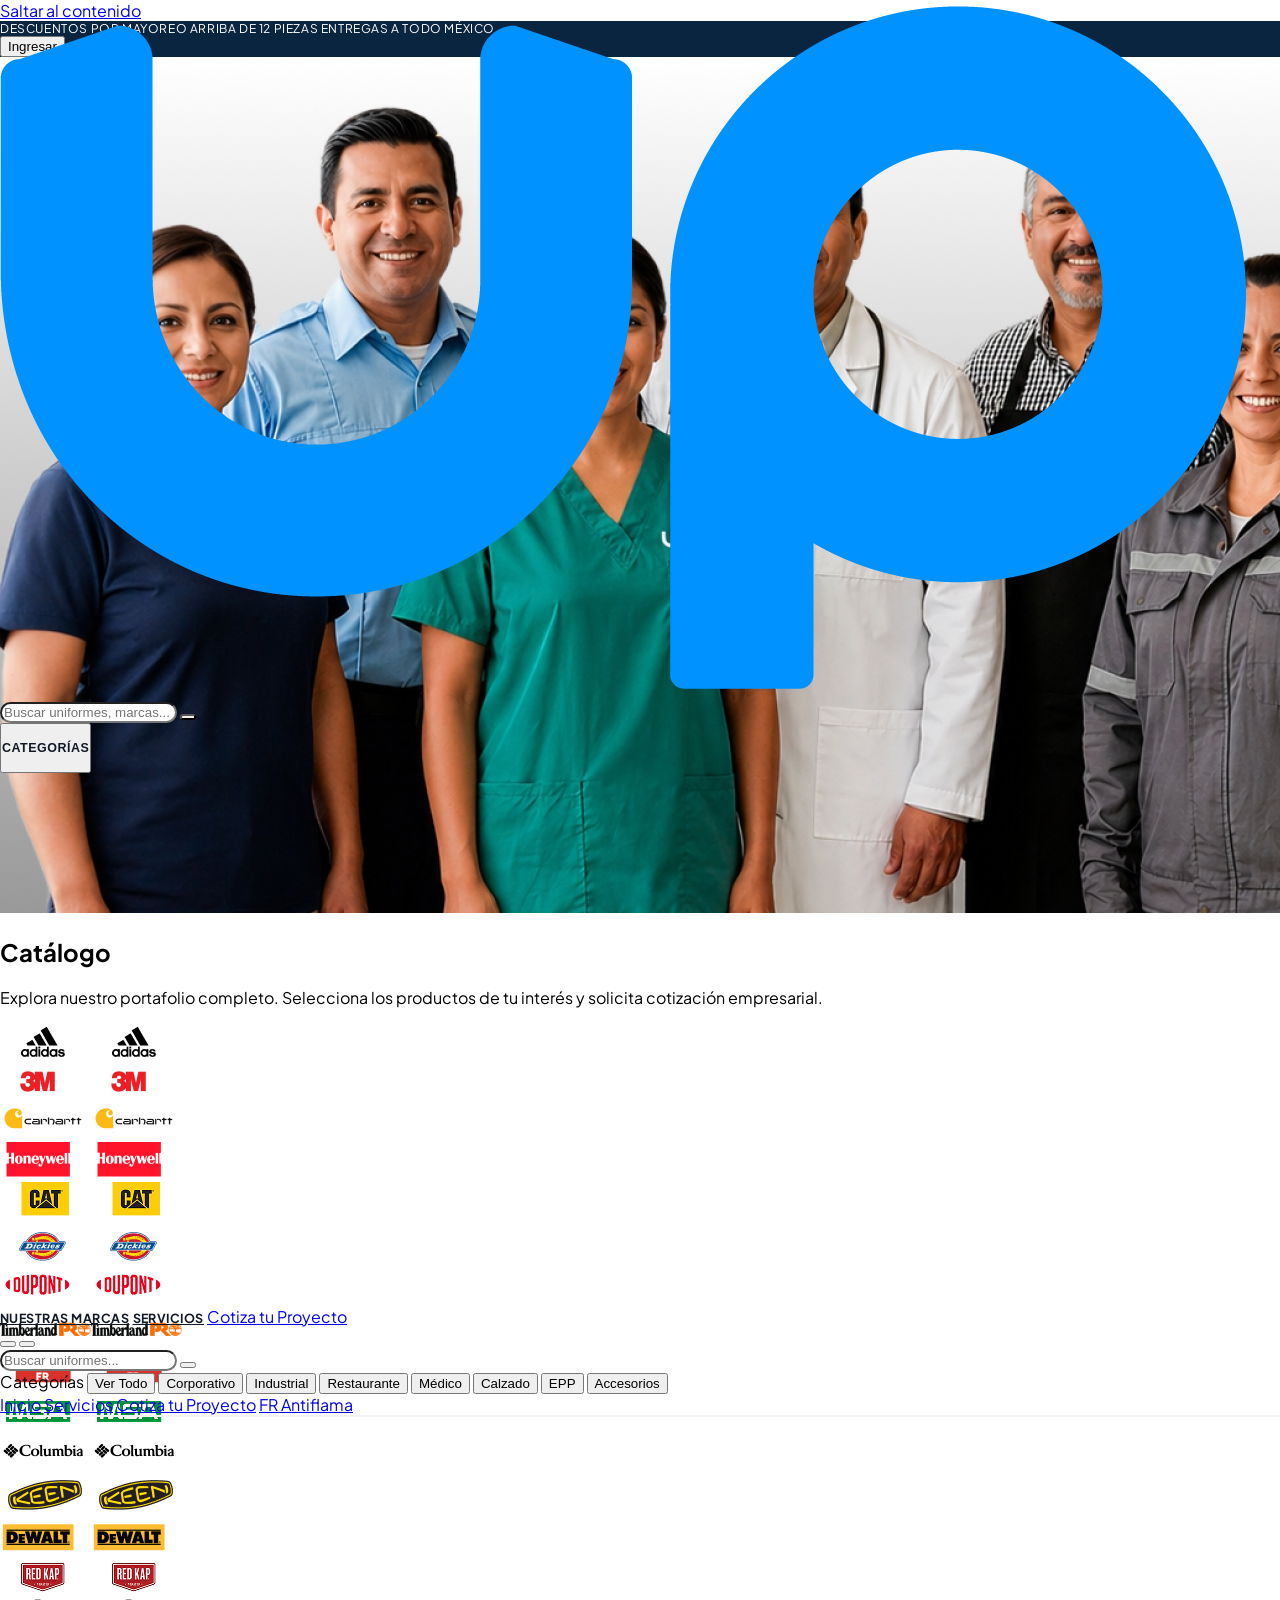
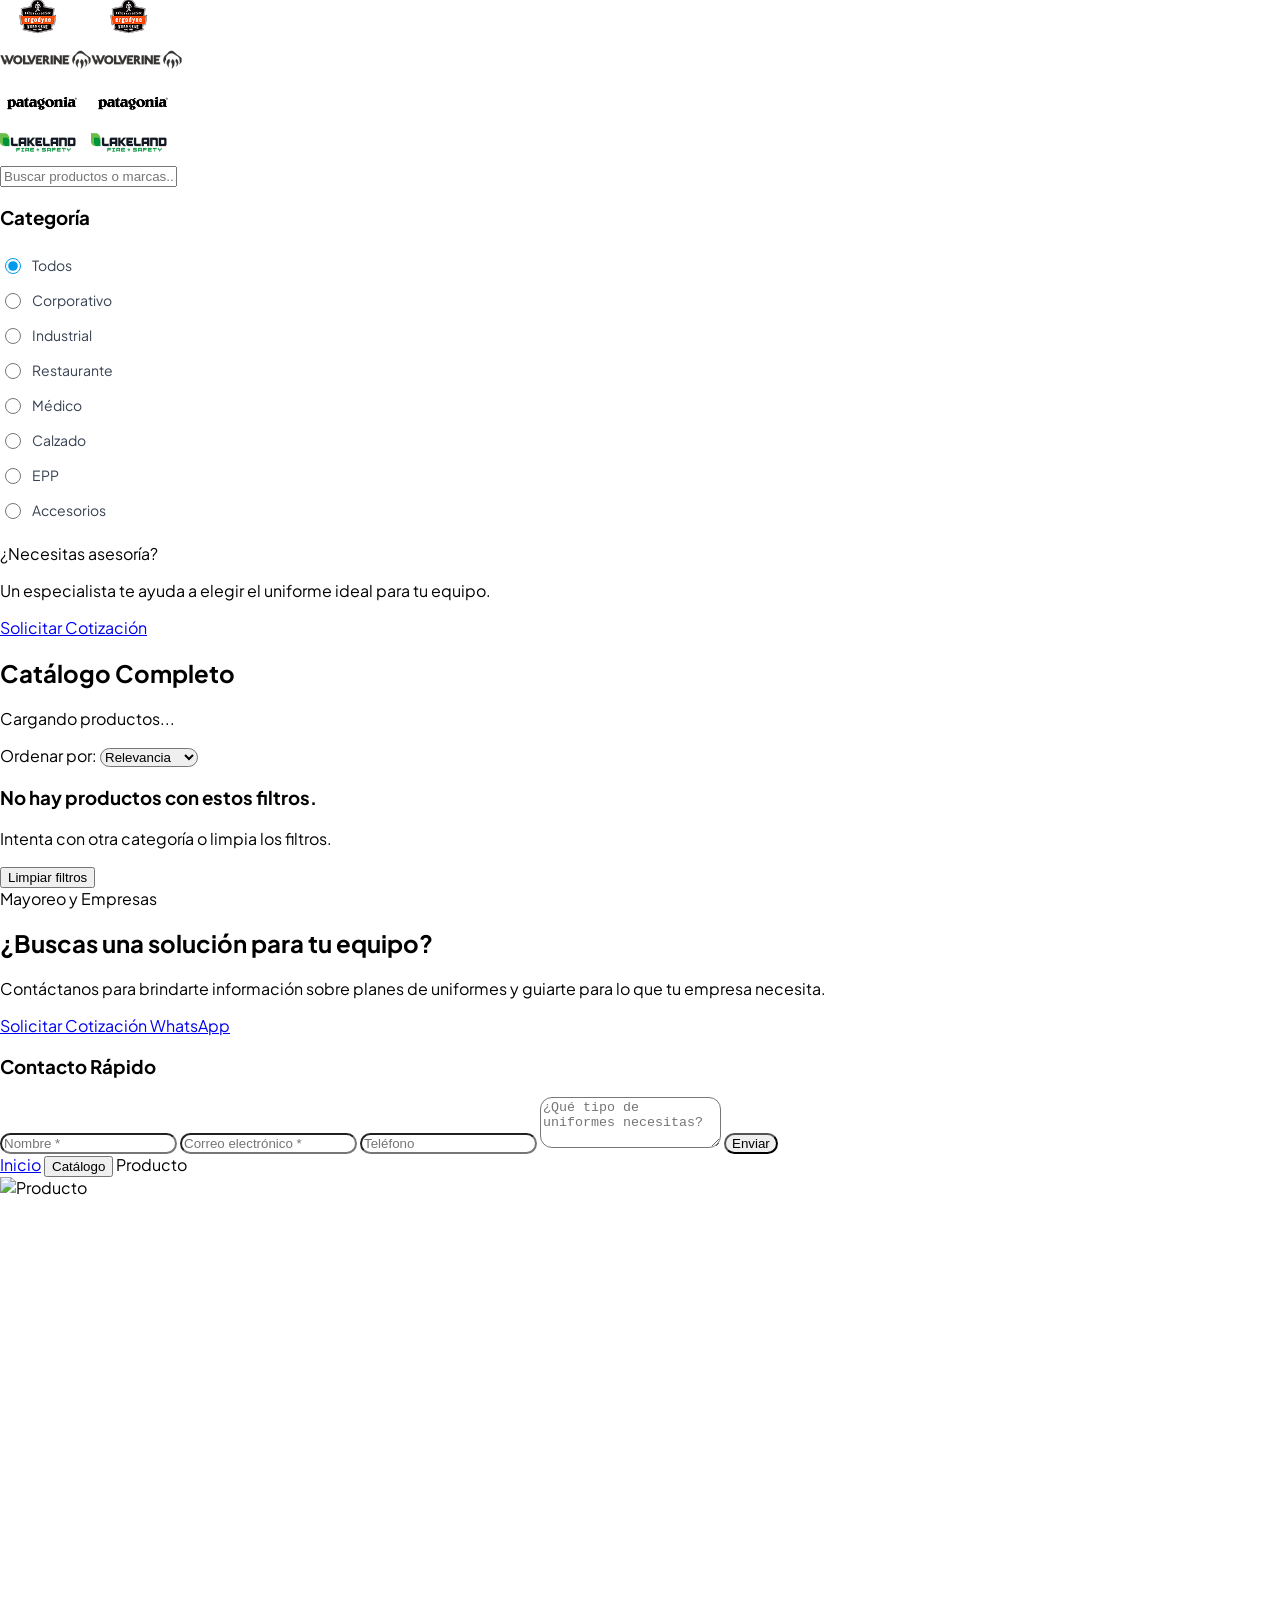
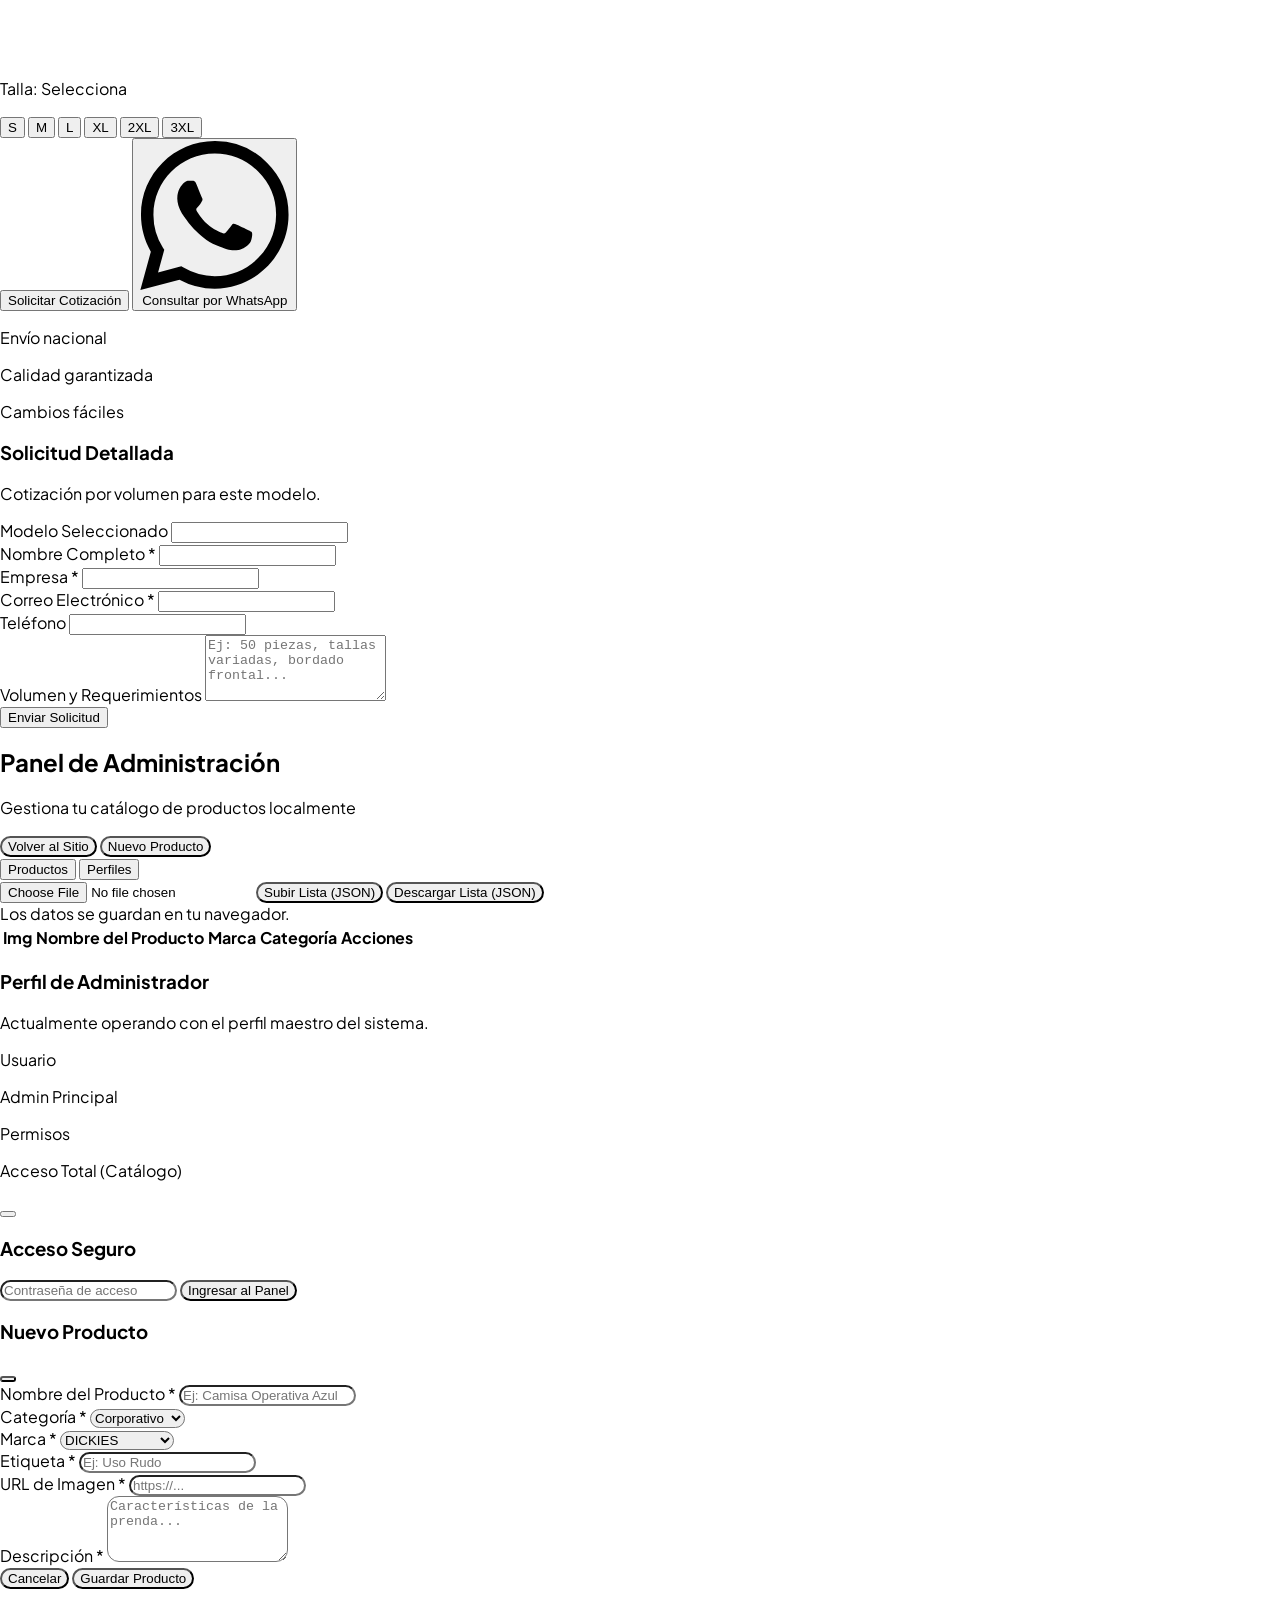
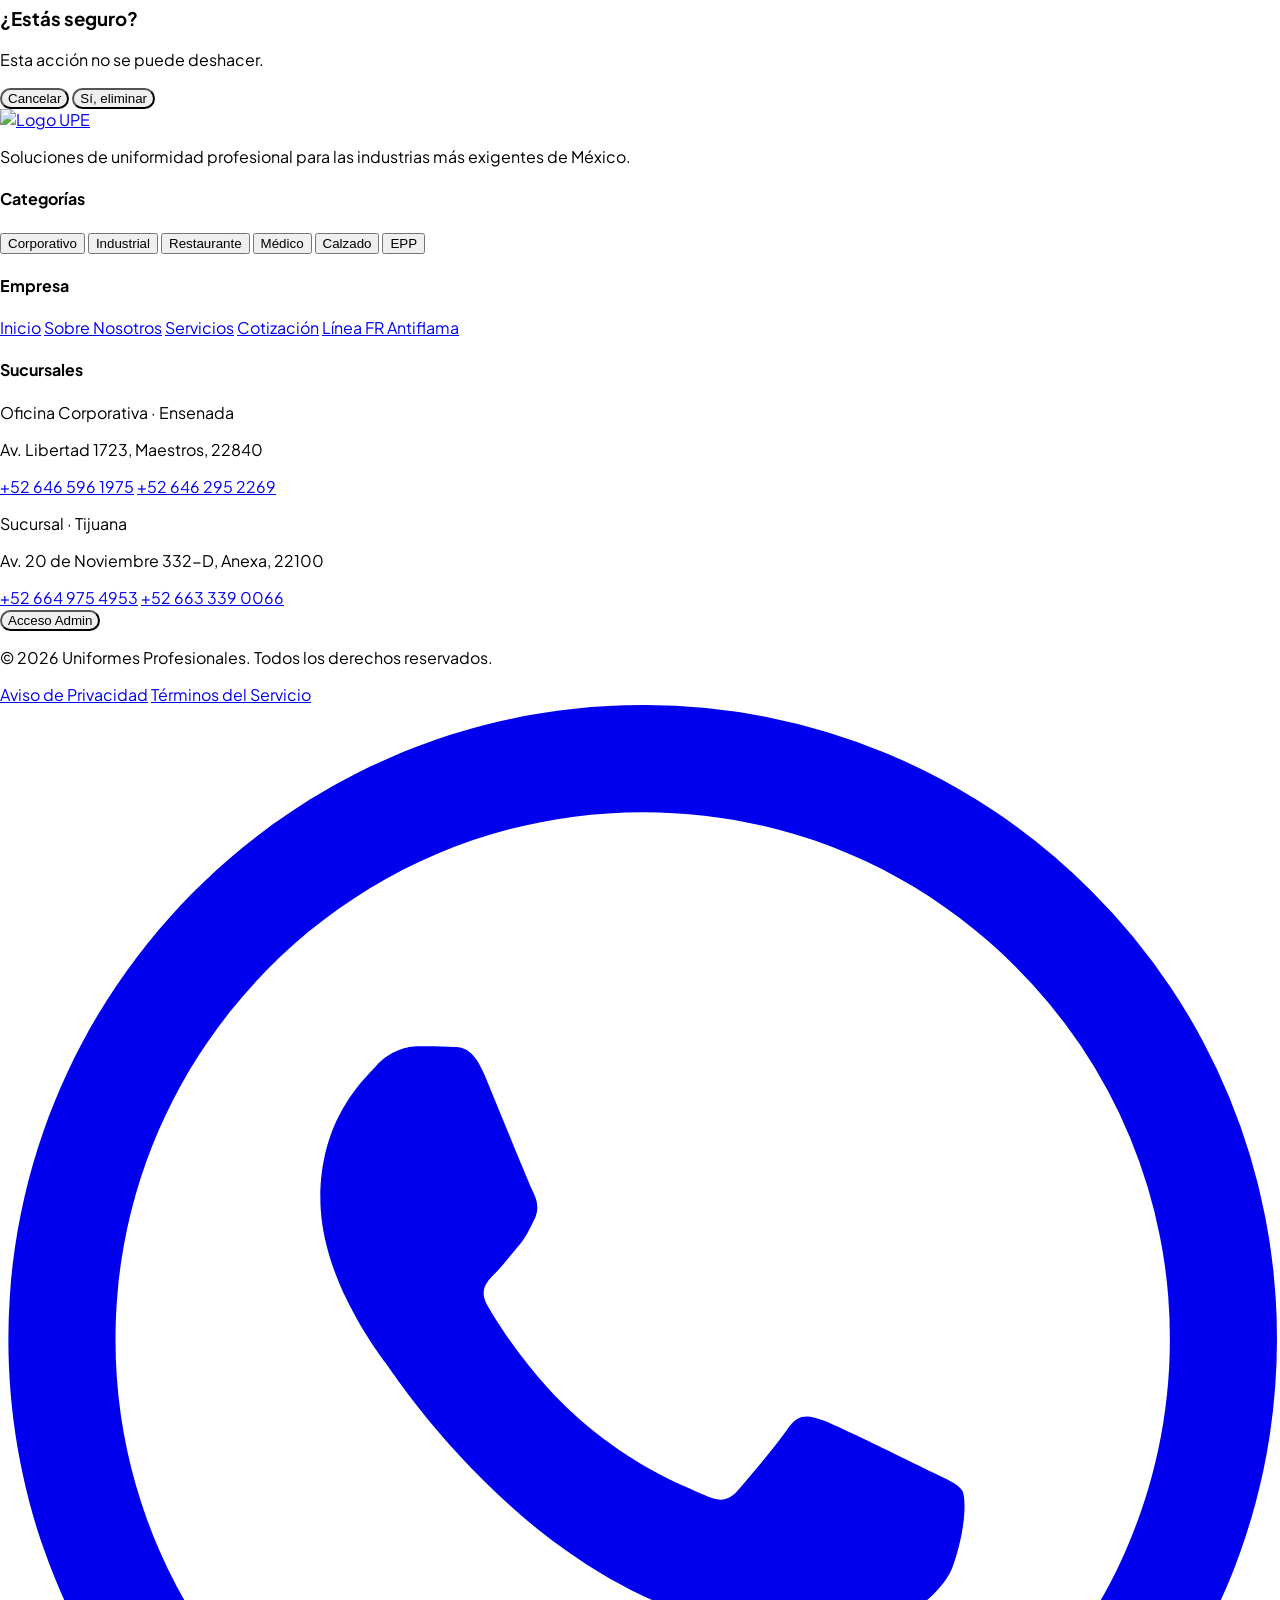
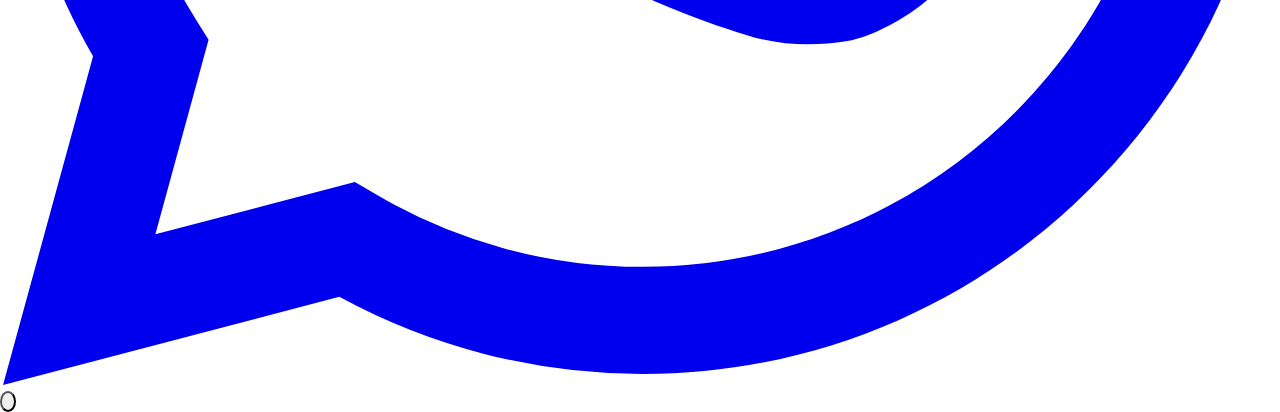
==== commit 815441a2: "Mobile fixes: sticky header, horizontal overflow clip, and responsive modals. Replaced index inline " ====
--- a/catalogo.html
+++ b/catalogo.html
@@ -23,8 +23,9 @@
     </script>
     <script src="https://unpkg.com/lucide@latest"></script>
     <style>
-        html, body { overflow-x: hidden; width: 100%; max-width: 100vw; }
-        body { font-family: 'Plus Jakarta Sans', sans-serif; position: relative; }
+        *, *::before, *::after { box-sizing: border-box; }
+        html, body { overflow-x: clip; width: 100%; max-width: 100vw; }
+        body { font-family: 'Plus Jakarta Sans', sans-serif; position: relative; margin: 0; }
 
         /* Marquee */
         @keyframes marquee {
@@ -45,7 +46,7 @@
 
         /* Nav */
         .top-bar { background-color: #0a2540; color: #fff; font-size: 0.75rem; letter-spacing: 0.05em; text-transform: uppercase; }
-        .header-main { border-bottom: 2px solid #f3f4f6; }
+        .header-main { border-bottom: 2px solid #f3f4f6; position: fixed!important; top: 0; left: 0; right: 0; z-index: 40; }
         .mega-menu { max-width: calc(100vw - 2rem); }
         .nav-link {
             position: relative; font-weight: 700; font-size: 0.78rem; text-transform: uppercase;
@@ -104,7 +105,7 @@
 </div>
 
 <!-- Navegación -->
-<nav class="header-main w-full z-40 bg-white transition-all duration-300" style="position:-webkit-sticky;position:sticky;top:0;">
+<nav class="header-main w-full bg-white shadow-sm transition-all duration-300">
     <div class="max-w-[1400px] mx-auto px-4 sm:px-6 lg:px-8">
         <div class="flex justify-between items-center h-16 md:h-[4.5rem]">
             <!-- Logo -->
@@ -202,6 +203,8 @@
         </div>
     </div>
 </nav>
+<!-- Spacer for fixed header -->
+<div class="h-16 md:h-[4.5rem]"></div>
 
 <!-- ============================================ -->
 <!-- VISTA TIENDA                                 -->
@@ -1077,7 +1080,7 @@
         let labelClass = "bg-gray-100 text-brand-navy border border-gray-200";
         if (prod.etiqueta.toLowerCase().includes('premium')) labelClass = "bg-brand-navy text-white";
         if (prod.etiqueta.toLowerCase().includes('rudo') || prod.etiqueta.toLowerCase().includes('visibilidad')) labelClass = "bg-brand-blue text-white";
-        etiquetaEl.className = `absolute top-4 left-4 text-[10px] font-extrabold uppercase tracking-widest px-3 py-1.5 btn-square shadow-sm ${labelClass}`;
+        etiquetaEl.className = `absolute top-4 left-4 text-[10px] font-extrabold uppercase tracking-widest px-3 py-1.5 rounded-lg shadow-sm ${labelClass}`;
 
         document.getElementById('form-pd-nombre').value = prod.nombre;
 
@@ -1119,6 +1122,22 @@
                 history.replaceState({ pid: id }, '', '#p-' + id);
                 verProducto(id);
             }
+        }
+    })();
+
+    // Handle query params from index.html (?cat=X or ?q=X)
+    (function initQueryParams() {
+        const params = new URLSearchParams(location.search);
+        const cat = params.get('cat');
+        const q = params.get('q');
+        if (cat && cat !== 'todos') {
+            setTimeout(() => filtrarCatalogo(cat), 100);
+        } else if (q) {
+            setTimeout(() => {
+                const buscador = document.getElementById('buscador');
+                if (buscador) { buscador.value = q; buscarProductos(); }
+                document.getElementById('tienda').scrollIntoView({ behavior: 'smooth', block: 'start' });
+            }, 100);
         }
     })();
 
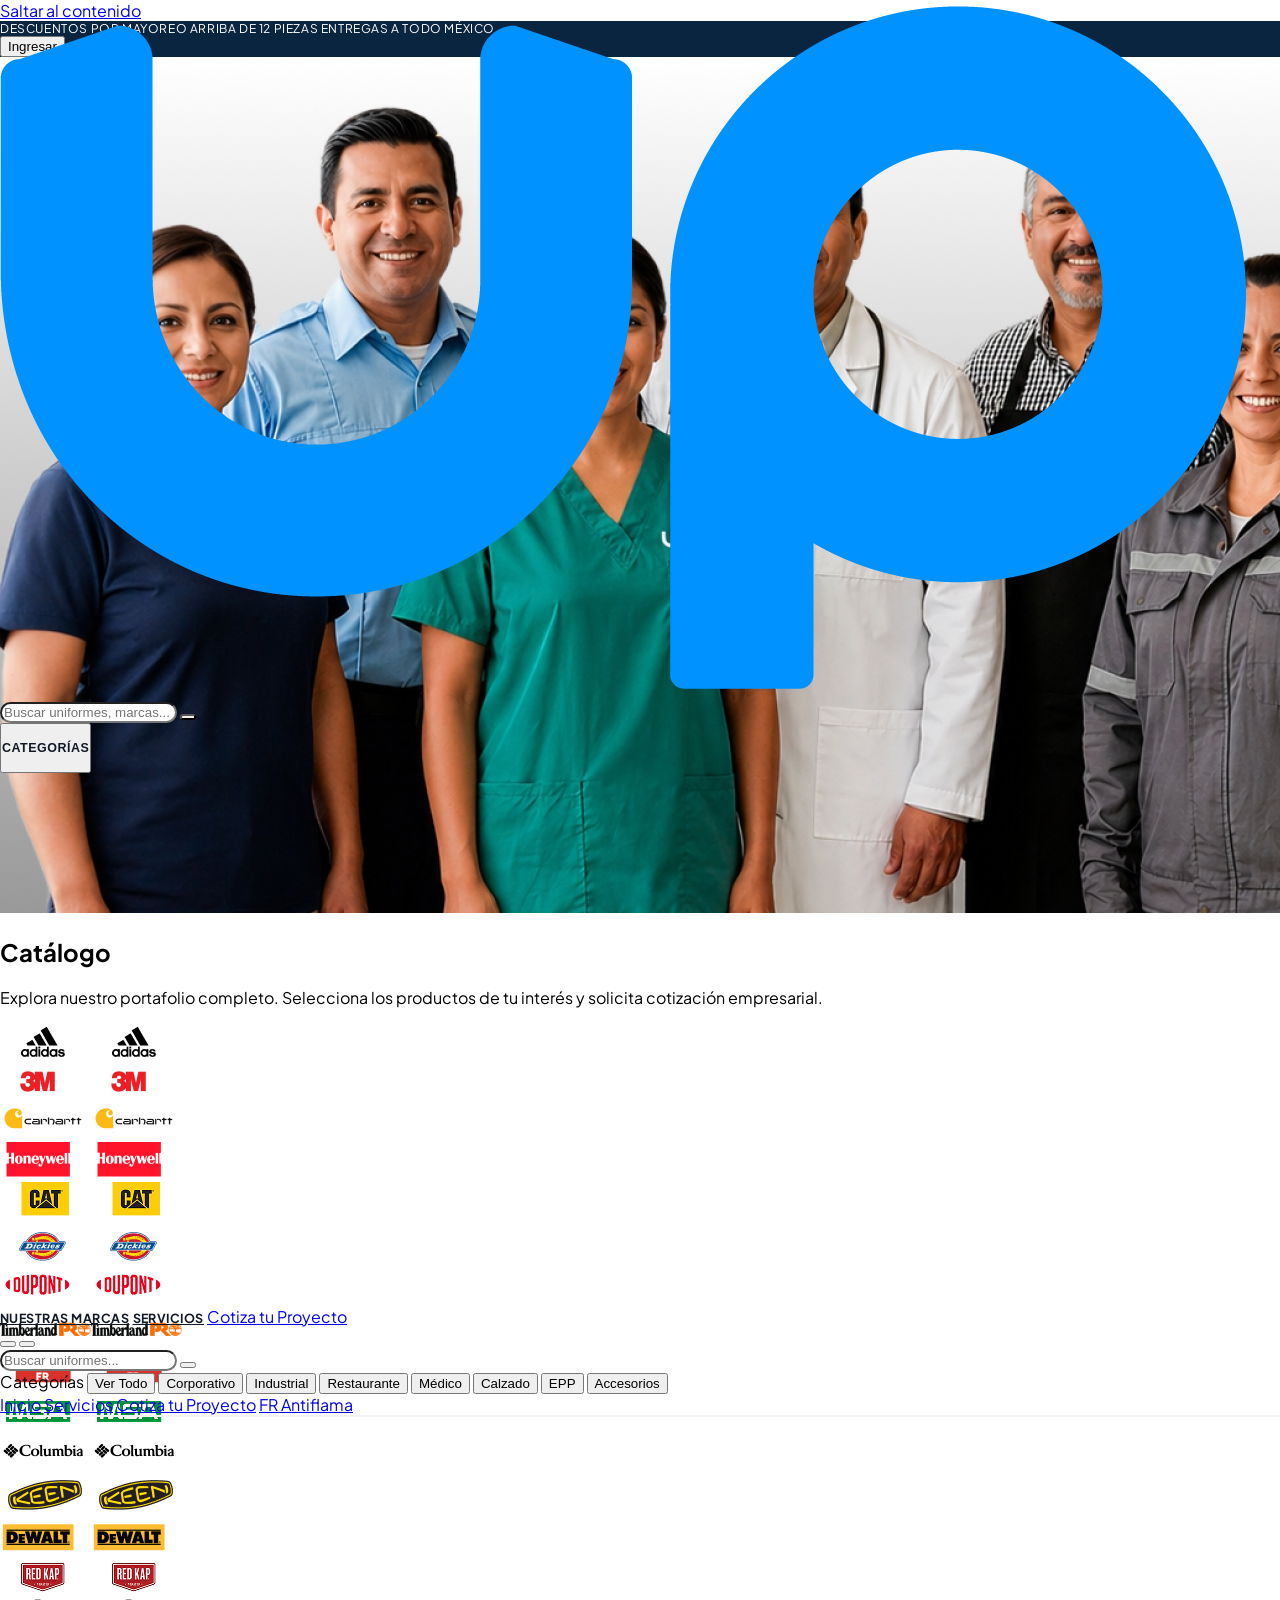
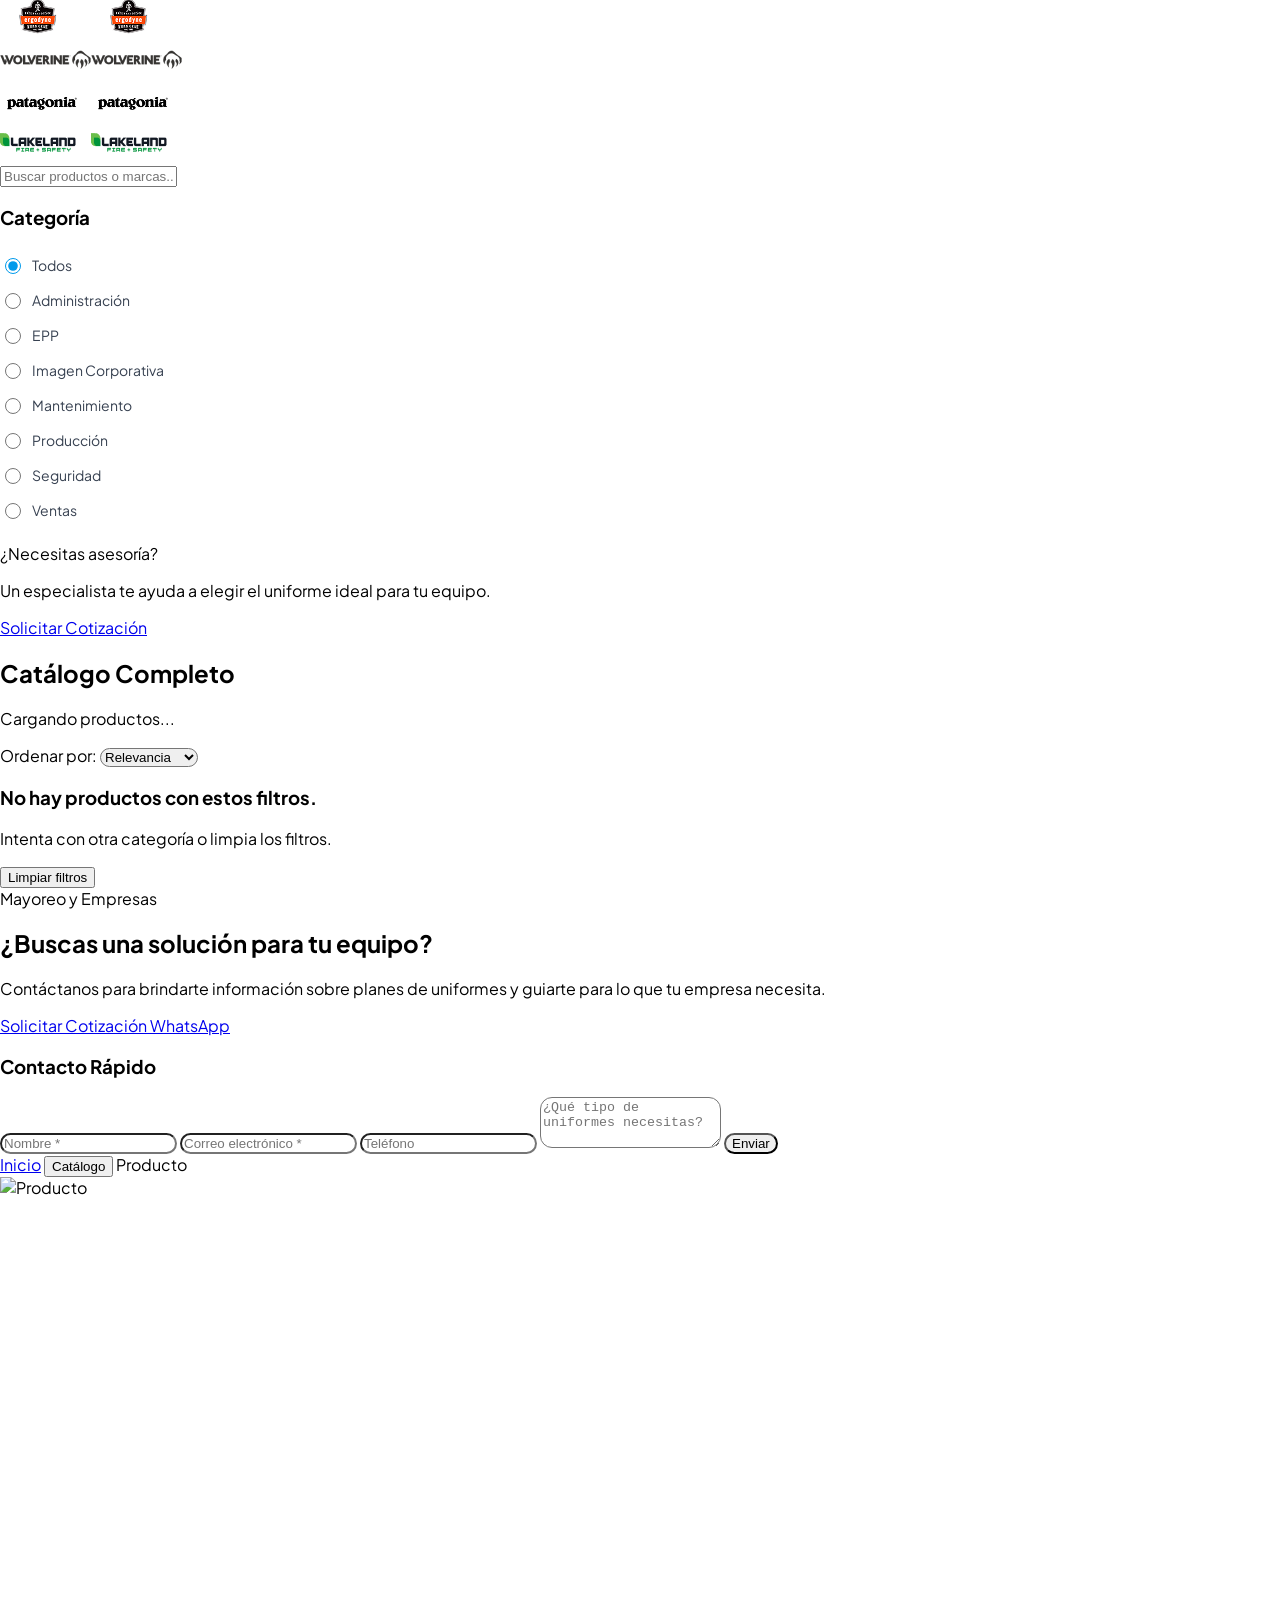
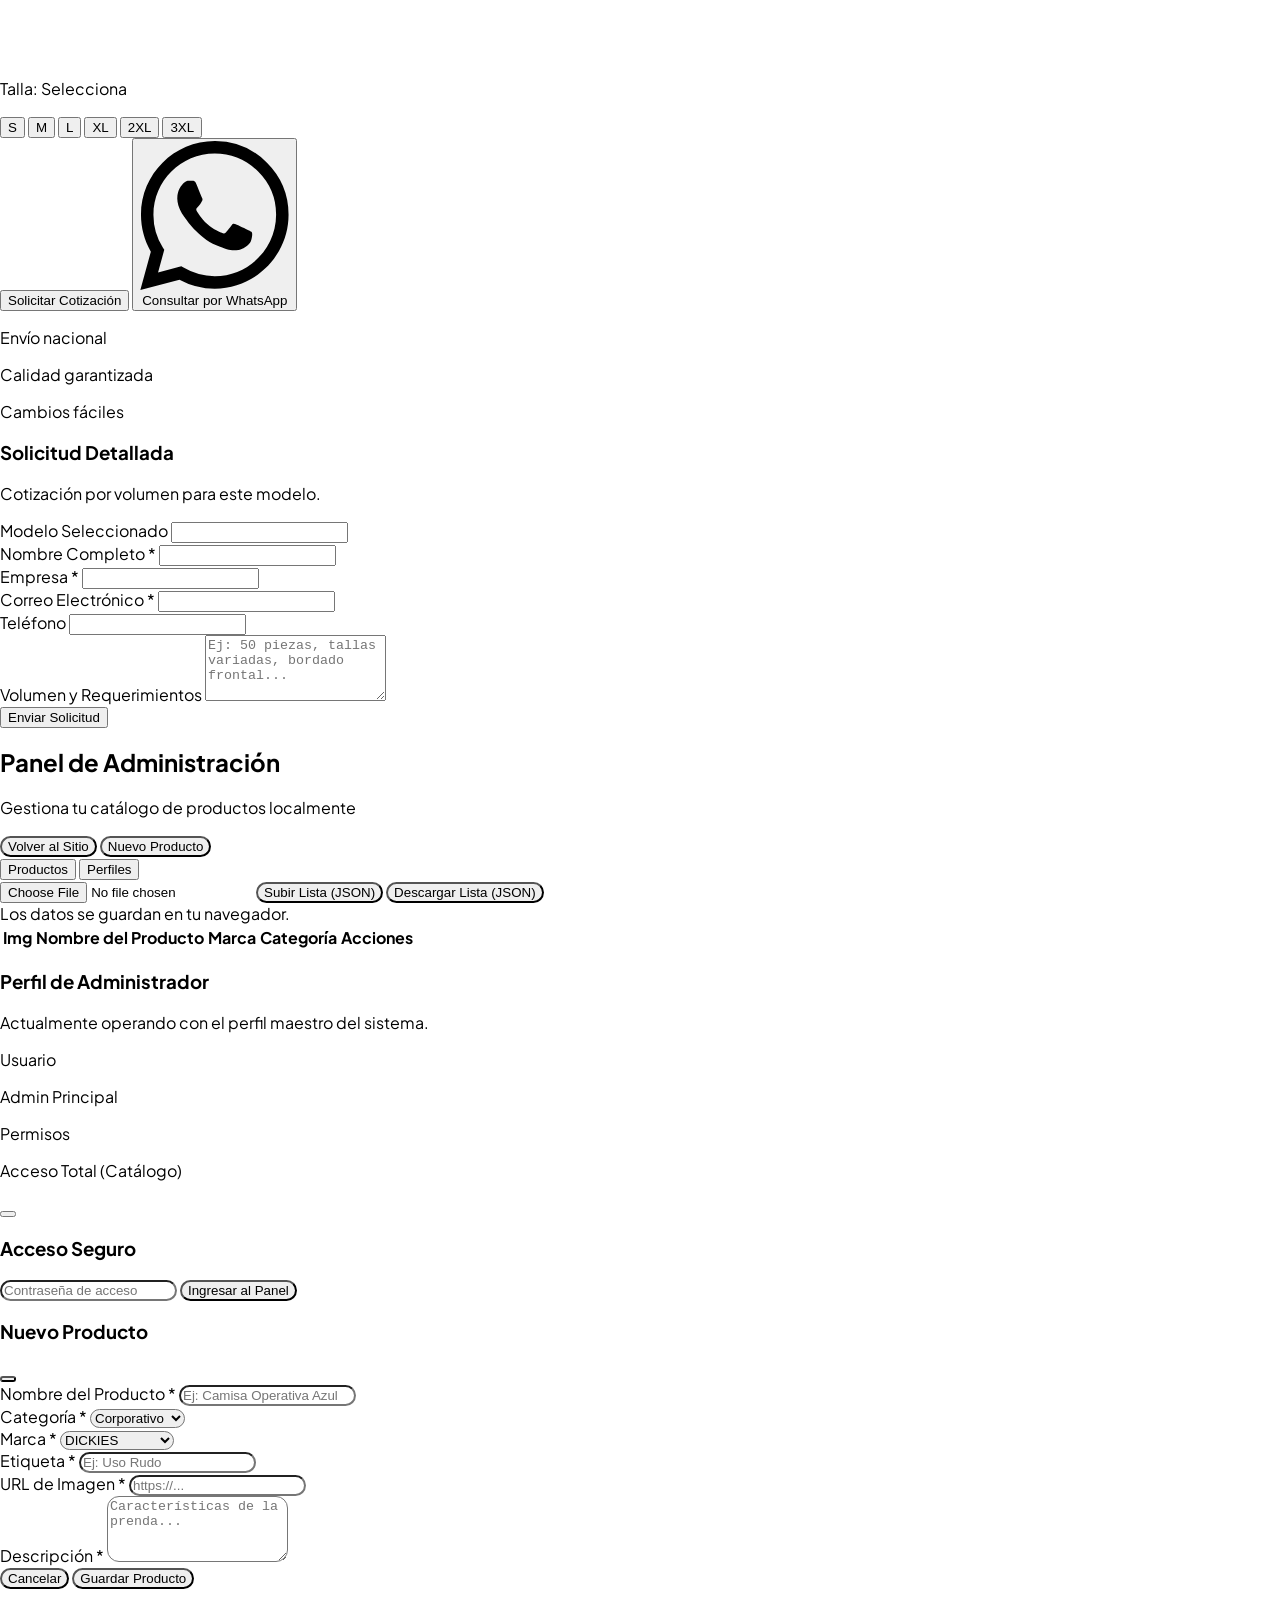
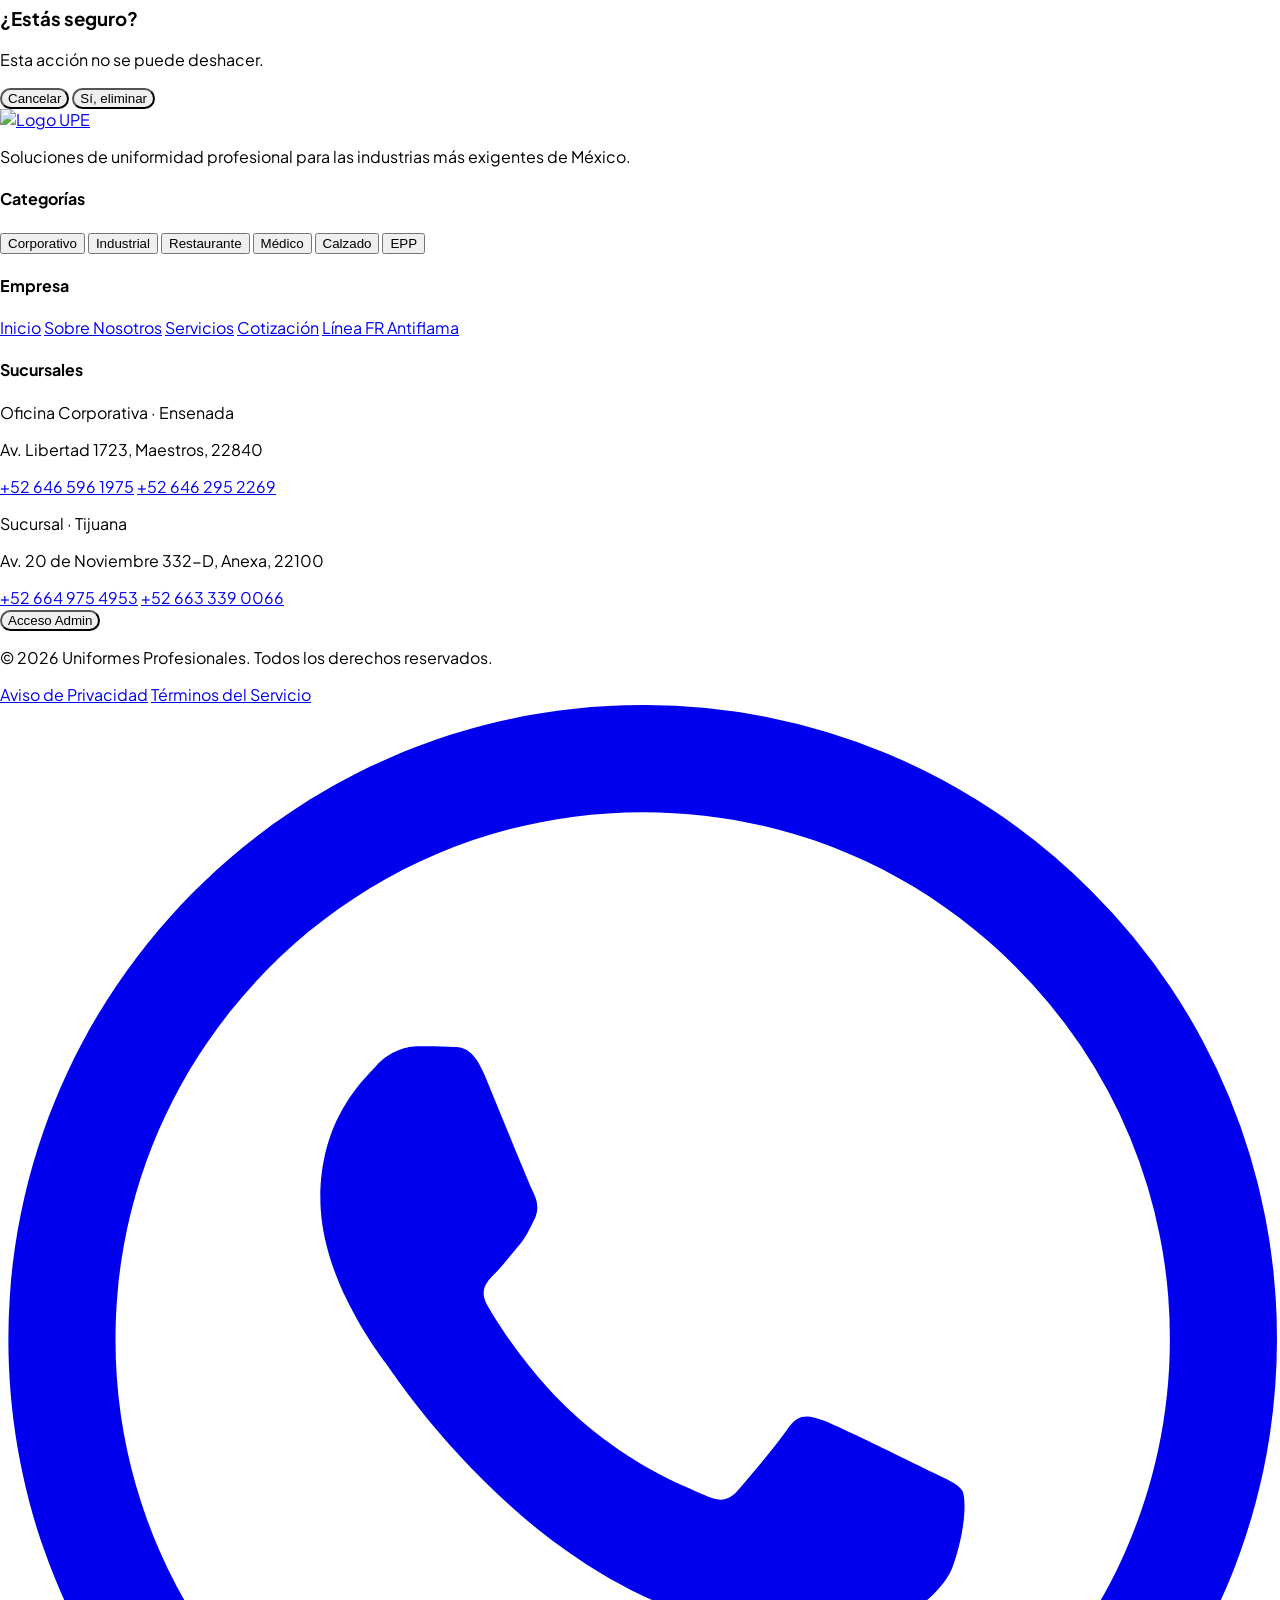
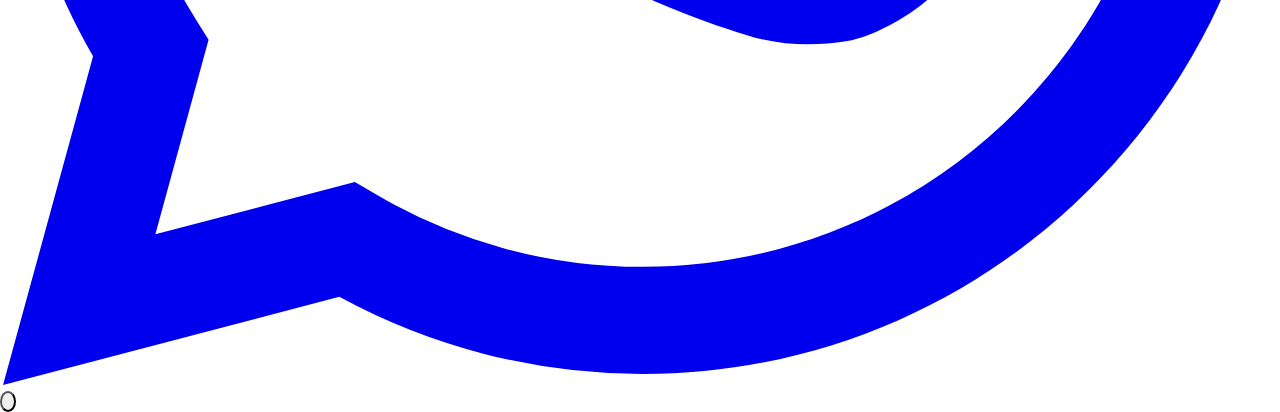
==== commit 3af7ac45: "Integrate new catalog data, update categories and sync admin panel" ====
--- a/catalogo.html
+++ b/catalogo.html
@@ -299,33 +299,33 @@
                                 <input type="radio" name="cat-filter" value="todos" checked onchange="filtrarCatalogo('todos')">
                                 <span>Todos</span>
                             </label>
-                            <label class="radio-filter" data-cat="corporativo">
-                                <input type="radio" name="cat-filter" value="corporativo" onchange="filtrarCatalogo('corporativo')">
-                                <span>Corporativo</span>
+                            <label class="radio-filter" data-cat="Administración">
+                                <input type="radio" name="cat-filter" value="Administración" onchange="filtrarCatalogo('Administración')">
+                                <span>Administración</span>
                             </label>
-                            <label class="radio-filter" data-cat="industrial">
-                                <input type="radio" name="cat-filter" value="industrial" onchange="filtrarCatalogo('industrial')">
-                                <span>Industrial</span>
-                            </label>
-                            <label class="radio-filter" data-cat="restaurante">
-                                <input type="radio" name="cat-filter" value="restaurante" onchange="filtrarCatalogo('restaurante')">
-                                <span>Restaurante</span>
-                            </label>
-                            <label class="radio-filter" data-cat="medico">
-                                <input type="radio" name="cat-filter" value="medico" onchange="filtrarCatalogo('medico')">
-                                <span>Médico</span>
-                            </label>
-                            <label class="radio-filter" data-cat="calzado">
-                                <input type="radio" name="cat-filter" value="calzado" onchange="filtrarCatalogo('calzado')">
-                                <span>Calzado</span>
-                            </label>
-                            <label class="radio-filter" data-cat="epp">
-                                <input type="radio" name="cat-filter" value="epp" onchange="filtrarCatalogo('epp')">
+                            <label class="radio-filter" data-cat="EPP">
+                                <input type="radio" name="cat-filter" value="EPP" onchange="filtrarCatalogo('EPP')">
                                 <span>EPP</span>
                             </label>
-                            <label class="radio-filter" data-cat="accesorios">
-                                <input type="radio" name="cat-filter" value="accesorios" onchange="filtrarCatalogo('accesorios')">
-                                <span>Accesorios</span>
+                            <label class="radio-filter" data-cat="Imagen Corporativa">
+                                <input type="radio" name="cat-filter" value="Imagen Corporativa" onchange="filtrarCatalogo('Imagen Corporativa')">
+                                <span>Imagen Corporativa</span>
+                            </label>
+                            <label class="radio-filter" data-cat="Mantenimiento">
+                                <input type="radio" name="cat-filter" value="Mantenimiento" onchange="filtrarCatalogo('Mantenimiento')">
+                                <span>Mantenimiento</span>
+                            </label>
+                            <label class="radio-filter" data-cat="Producción">
+                                <input type="radio" name="cat-filter" value="Producción" onchange="filtrarCatalogo('Producción')">
+                                <span>Producción</span>
+                            </label>
+                            <label class="radio-filter" data-cat="Seguridad">
+                                <input type="radio" name="cat-filter" value="Seguridad" onchange="filtrarCatalogo('Seguridad')">
+                                <span>Seguridad</span>
+                            </label>
+                            <label class="radio-filter" data-cat="Ventas">
+                                <input type="radio" name="cat-filter" value="Ventas" onchange="filtrarCatalogo('Ventas')">
+                                <span>Ventas</span>
                             </label>
                         </div>
                     </div>
@@ -804,118 +804,25 @@
 
     // --- DATOS ---
     const productosDefault = [
-        { id: 1, nombre: "Camisa de Trabajo Gabardina", categoria: "industrial", marca: "DICKIES", etiqueta: "Industrial", img: "https://images.unsplash.com/photo-1596755094514-f87e32f85e2c?auto=format&fit=crop&q=80&w=800", desc: "Fabricada en 100% algodón o mezcla poliéster/algodón. Diseñada para resistir el trabajo diario con costuras reforzadas en puntos de tensión. Cuenta con doble bolsillo frontal con espacio para bolígrafo y botones de alta resistencia." },
-        { id: 2, nombre: "Pantalón Operativo Cargo", categoria: "industrial", marca: "RED KAP", etiqueta: "Uso Rudo", img: "https://images.unsplash.com/photo-1624378439575-d8705ad7ae80?auto=format&fit=crop&q=80&w=800", desc: "Pantalón confeccionado en gabardina de alta resistencia. Su diseño incluye 6 bolsillos utilitarios con solapas. Corte recto ergonómico que permite total libertad de movimiento en el área de trabajo." },
-        { id: 3, nombre: "Overol Industrial Básico", categoria: "industrial", marca: "DICKIES", etiqueta: "Cuerpo Entero", img: "https://images.unsplash.com/photo-1584464457692-74d156828df9?auto=format&fit=crop&q=80&w=800", desc: "Protección de cuerpo completo. Overol con cierre metálico frontal de doble vía, resorte en cintura para mejor ajuste y espalda con pliegues para mayor movilidad." },
-        { id: 4, nombre: "Camisa Ejecutiva Oxford", categoria: "corporativo", marca: "YAZBEK", etiqueta: "Oficina", img: "https://images.unsplash.com/photo-1586952518485-11b180e92764?auto=format&fit=crop&q=80&w=800", desc: "La opción ideal para el entorno corporativo. Tela Oxford suave, fresca y de planchado fácil. Disponible en cortes específicos para hombre y mujer." },
-        { id: 5, nombre: "Pantalón de Vestir Gabardina", categoria: "corporativo", marca: "YAZBEK", etiqueta: "Ejecutivo", img: "https://images.unsplash.com/photo-1594938298603-c8148c4dae35?auto=format&fit=crop&q=80&w=800", desc: "Pantalón de corte recto clásico, elegante y muy cómodo. Tela resistente a las arrugas, manteniendo la formalidad durante toda la jornada." },
-        { id: 6, nombre: "Playera Tipo Polo Piqué", categoria: "corporativo", marca: "OPTIMA", etiqueta: "Ventas", img: "https://images.unsplash.com/photo-1556761175-5973dc0f32e7?auto=format&fit=crop&q=80&w=800", desc: "Playera polo clásica en tejido piqué 100% algodón peinado. Los colores están fijados para evitar decoloración rápida. Excelente para uniformar personal de mostrador, ventas o eventos." },
-        { id: 8, nombre: "Chaleco Brigadista Alta Visibilidad", categoria: "epp", marca: "3M", etiqueta: "Alta Visibilidad", img: "https://images.unsplash.com/photo-1584844308364-a144f21cd673?auto=format&fit=crop&q=80&w=800", desc: "Chaleco diseñado para la máxima visibilidad en áreas de riesgo. Incluye cintas reflejantes grises de 2 pulgadas. Cumple con normativas ANSI." }
-,
-        { id: 9, nombre: "Bota Big Rig 6in Punta Composite Impermeable", categoria: "calzado", marca: "ARIAT", etiqueta: "Seguridad", img: "https://www.upefr.mx/cdn/shop/files/10042550_1.jpg", desc: "Bota de trabajo con punta de composite impermeable de 6 pulgadas. Suela antideslizante y plantilla de memoria. Ideal para trabajo pesado en ambientes humedo. Modelo 10042550." },
-        { id: 10, nombre: "Bota Big Rig 8in Punta Composite Impermeable", categoria: "calzado", marca: "ARIAT", etiqueta: "Seguridad", img: "https://www.upefr.mx/cdn/shop/files/10053573_1.jpg", desc: "Bota de trabajo de 8 pulgadas con punta de composite y tecnologia impermeable. Mayor proteccion de tobillo, suela de hule antideslizante resistente a aceites. Modelo 10053573." },
-        { id: 11, nombre: "Bota Big Rig Impermeable Puntera Compuesta Classic", categoria: "calzado", marca: "ARIAT", etiqueta: "Impermeable", img: "https://www.upefr.mx/cdn/shop/files/10033993_1.jpg", desc: "Bota de trabajo con puntera compuesta e impermeabilidad avanzada. Soporte de arco integrado y amortiguacion ATS para largas jornadas. Modelo 10033993." },
-        { id: 12, nombre: "Bota Chelsea Composite Impermeable Cuna", categoria: "calzado", marca: "ARIAT", etiqueta: "Sin Agujetas", img: "https://www.upefr.mx/cdn/shop/files/10061115_1.jpg", desc: "Bota estilo Chelsea sin agujetas con punta de composite y cuna de varilla. Facil de poner y quitar. Impermeable, suela antifatiga. Modelo 10061115." },
-        { id: 13, nombre: "Bota Big Rig BOA Composite Impermeable", categoria: "calzado", marca: "ARIAT", etiqueta: "Sistema BOA", img: "https://www.upefr.mx/cdn/shop/files/10053617_1.jpg", desc: "Bota con sistema de cierre BOA para ajuste preciso. Punta de composite impermeable. Amortiguacion superior y suela de traccion maxima. Modelo 10053617." },
-        { id: 14, nombre: "Bota Rebar Flex Western Composite Impermeable", categoria: "calzado", marca: "ARIAT", etiqueta: "Western", img: "https://www.upefr.mx/cdn/shop/files/10034157_1.jpg", desc: "Diseno western con punta de composite y membrana impermeable. Ideal para construccion, campo y sitios de obra. Horma ancha de comfort premium. Modelo 10034157." },
-        { id: 15, nombre: "Bota Slip-On Cuna Material Compuesto", categoria: "calzado", marca: "ARIAT", etiqueta: "Sin Agujetas", img: "https://www.upefr.mx/cdn/shop/files/10053613_1.jpg", desc: "Bota slip-on con punta de material compuesto, cuna de varilla e impermeabilidad. Comoda y resistente, facil de colocar. Para trabajo en planta o campo. Modelo 10053613." },
-        { id: 16, nombre: "Bota Mocasin Cuna Varilla Impermeable 6in", categoria: "calzado", marca: "ARIAT", etiqueta: "Mocasin", img: "https://www.upefr.mx/cdn/shop/files/10053615_1.jpg", desc: "Bota estilo mocasin de 6 pulgadas con cuna de varilla de refuerzo y punta de material compuesto. Impermeable, suela antideslizante. Modelo 10053615." },
-        { id: 17, nombre: "Bota Big Rig Puntera Compuesta Clasica", categoria: "calzado", marca: "ARIAT", etiqueta: "Trabajo Pesado", img: "https://www.upefr.mx/cdn/shop/files/10033966_1.jpg", desc: "Bota de trabajo clasica Big Rig con puntera compuesta de alto impacto. Piel de grano completo, suela de hule resistente a resbalones. Para uso industrial. Modelo 10033966." },
-        { id: 18, nombre: "Bota WorkHog CSA Composite Impermeable", categoria: "calzado", marca: "ARIAT", etiqueta: "CSA", img: "https://www.upefr.mx/cdn/shop/files/10042554_1.jpg", desc: "Bota WorkHog certificada CSA con puntera compuesta y membrana impermeable. Maxima proteccion para ambientes industriales exigentes. Suela no conductora. Modelo 10042554." },
-        { id: 19, nombre: "Bota WorkHog CSA XTR Impermeable", categoria: "calzado", marca: "ARIAT", etiqueta: "CSA XTR", img: "https://www.upefr.mx/cdn/shop/files/10042491_1.jpg", desc: "Bota WorkHog XTR con certificacion CSA y membrana impermeable avanzada. Mayor traccion en terrenos dificiles, soporte de tobillo reforzado. Modelo 10042491." },
-        { id: 20, nombre: "Bota Rebar Flex VentTEK Incognito Composite", categoria: "calzado", marca: "ARIAT", etiqueta: "VentTEK", img: "https://www.upefr.mx/cdn/shop/files/10040432_1.jpg", desc: "Bota con tecnologia VentTEK para ventilacion activa. Punta de composite con diseno tipo zapatilla deportiva. Ligera, flexible y protegida. Modelo 10040432." },
-        { id: 21, nombre: "Bota Big Rig Tread VentTEK Puntera Composite", categoria: "calzado", marca: "ARIAT", etiqueta: "VentTEK", img: "https://www.upefr.mx/cdn/shop/files/10050834_1.jpg", desc: "Bota con sistema VentTEK y puntera compuesta. Suela de traccion Big Tread para maximo agarre en superficies resbaladizas. Modelo 10050834." },
-        { id: 22, nombre: "Bota WorkHog CSA Aislante Impermeable", categoria: "calzado", marca: "ARIAT", etiqueta: "Aislante", img: "https://www.upefr.mx/cdn/shop/files/10042552_1.jpg", desc: "Bota WorkHog con aislamiento termico, certificacion CSA y membrana impermeable. Ideal para trabajo en ambientes frios y humedos. Modelo 10042552." },
-        { id: 23, nombre: "Bota Edge LTE Moc Puntera Compuesta Ligera", categoria: "calzado", marca: "ARIAT", etiqueta: "Ligera", img: "https://www.upefr.mx/cdn/shop/files/10044578_1.jpg", desc: "Bota ultraligera estilo mocasin con puntera compuesta. Diseno Edge LTE para maxima comodidad durante largas jornadas de pie. Modelo 10044578." },
-        { id: 24, nombre: "Bota Stump Jumper BOA 8in Composite", categoria: "calzado", marca: "ARIAT", etiqueta: "Sistema BOA", img: "https://www.upefr.mx/cdn/shop/files/10048059_1.jpg", desc: "Bota Stump Jumper de 8 pulgadas con sistema BOA, punta de composite e impermeabilidad. Diseno forestal de alto rendimiento para terrenos dificiles. Modelo 10048059." },
-        { id: 25, nombre: "Bota Stump Jumper BOA 6in Composite", categoria: "calzado", marca: "ARIAT", etiqueta: "Sistema BOA", img: "https://www.upefr.mx/cdn/shop/files/10048060_1.jpg", desc: "Bota Stump Jumper de 6 pulgadas con sistema de cierre BOA y punta de composite. Ligera, impermeable y de alto agarre. Modelo 10048060." },
-        { id: 26, nombre: "Bota Big Rig Chelsea Impermeable Composite", categoria: "calzado", marca: "ARIAT", etiqueta: "Chelsea", img: "https://www.upefr.mx/cdn/shop/files/10042544_1.jpg", desc: "Bota Big Rig estilo Chelsea con puntera compuesta e impermeabilidad total. Sin agujetas, ajuste elastico lateral. Para uso industrial diario. Modelo 10042544." },
-        { id: 27, nombre: "Bota Stump Jumper Sin Agujetas Composite", categoria: "calzado", marca: "ARIAT", etiqueta: "Sin Agujetas", img: "https://www.upefr.mx/cdn/shop/files/10038282_1.jpg", desc: "Bota Stump Jumper sin agujetas con punta compuesta impermeable. Diseno slip-on practico para trabajo forestal e industrial. Modelo 10038282." },
-        { id: 28, nombre: "Bota Intrepid Live Wire Composite Impermeable", categoria: "calzado", marca: "ARIAT", etiqueta: "Premium", img: "https://www.upefr.mx/cdn/shop/files/10050829_1.jpg", desc: "Bota Intrepid Live Wire con tecnologia de punta de composite e impermeabilidad avanzada. Construccion premium para las condiciones mas exigentes. Modelo 10050829." }
-,
-        { id: 29, nombre: "Bota Logger Shock Shield Composite Impermeable", categoria: "calzado", marca: "ARIAT", etiqueta: "Seguridad", img: "https://www.upefr.mx/cdn/shop/files/10050840_1.jpg", desc: "Bota tipo logger con tecnologia Shock Shield y puntera de composite impermeable. Proteccion maxima para trabajo forestal y construccion pesada. Modelo 10050840." },
-        { id: 30, nombre: "Bota Longview Shock Shield 8in Composite", categoria: "calzado", marca: "ARIAT", etiqueta: "Shock Shield", img: "https://www.upefr.mx/cdn/shop/files/10053817_1.jpg", desc: "Bota Longview de 8 pulgadas con sistema Shock Shield y punta de composite impermeable. Alta proteccion de tobillo para ambientes industriales. Modelo 10053817." },
-        { id: 31, nombre: "Bota OverDrive Punta Cuadrada Composite", categoria: "calzado", marca: "ARIAT", etiqueta: "Punta Cuadrada", img: "https://www.upefr.mx/cdn/shop/files/10053644_1.jpg", desc: "Bota OverDrive con punta cuadrada ancha y puntera compuesta. Diseno de moda industrial con maxima proteccion y comodidad. Modelo 10053644." },
-        { id: 32, nombre: "Bota RigTEK 6in CSA Composite Impermeable", categoria: "calzado", marca: "ARIAT", etiqueta: "CSA", img: "https://www.upefr.mx/cdn/shop/files/10045418_1.jpg", desc: "Bota RigTEK de 6 pulgadas con certificacion CSA, punta de composite e impermeabilidad. Para trabajadores de la industria petrolifera y construccion. Modelo 10045418." },
-        { id: 33, nombre: "Bota M4 Resistente al Fuego Corte Bajo", categoria: "calzado", marca: "ARIAT", etiqueta: "FR", img: "https://www.upefr.mx/cdn/shop/files/10012552_1.jpg", desc: "Bota de corte bajo M4 resistente al fuego. Certificacion ASTM para proteccion contra llamas en trabajo industrial de alto riesgo. Modelo 10012552." },
-        { id: 34, nombre: "Bota Jett Elastica Duralight M4 Resistente al Fuego", categoria: "calzado", marca: "ARIAT", etiqueta: "FR", img: "https://www.upefr.mx/cdn/shop/files/10030266_1.jpg", desc: "Bota Jett elastica de tiro bajo con tecnologia Duralight y resistencia al fuego M4. Ligera, comoda y certificada para trabajo con riesgo de llama. Modelo 10030266." },
-        { id: 35, nombre: "Calzado Outpace Puntera Composite", categoria: "calzado", marca: "ARIAT", etiqueta: "Ligero", img: "https://www.upefr.mx/cdn/shop/files/10040283_1.jpg", desc: "Calzado de seguridad estilo atletico con puntera compuesta Outpace. Ultra ligero con tecnologia ATS para maxima comodidad en jornadas largas. Modelo 10040283." },
-        { id: 36, nombre: "Calzado Outpace Shift Composite", categoria: "calzado", marca: "ARIAT", etiqueta: "Deportivo", img: "https://www.upefr.mx/cdn/shop/files/10047026_1.jpg", desc: "Calzado de trabajo Outpace Shift con puntera de composite. Diseno tipo zapatilla deportiva con proteccion industrial de alto nivel. Modelo 10047026." },
-        { id: 37, nombre: "Calzado Outpace Shift Mid Composite", categoria: "calzado", marca: "ARIAT", etiqueta: "Mid-Cut", img: "https://www.upefr.mx/cdn/shop/files/10050844_1.jpg", desc: "Calzado Outpace Shift Mid con mayor soporte de tobillo y puntera compuesta. Equilibrio perfecto entre movilidad y proteccion. Modelo 10050844." },
-        { id: 38, nombre: "Calzado Outpace Shift Composite Impermeable", categoria: "calzado", marca: "ARIAT", etiqueta: "Impermeable", img: "https://www.upefr.mx/cdn/shop/files/10053619_1.jpg", desc: "Calzado Outpace Shift con punta de composite e impermeabilidad total. Ideal para trabajo en intemperie o ambientes humedos. Modelo 10053619." },
-        { id: 39, nombre: "Camisa de Trabajo con Campana Ignifuga", categoria: "industrial", marca: "ARIAT", etiqueta: "FR", img: "https://www.upefr.mx/cdn/shop/files/10015945.jpg", desc: "Camisa de trabajo con diseno de campana y proteccion ignifuga certificada. Ideal para industria energetica, petrolera y trabajo de alto riesgo. Modelo 10015945." },
-        { id: 40, nombre: "Camisa de Trabajo Ignifuga Clasica", categoria: "industrial", marca: "ARIAT", etiqueta: "FR", img: "https://www.upefr.mx/cdn/shop/files/10012250.jpg", desc: "Camisa de trabajo ignifuga clasica Ariat. Certificada para proteccion contra llamas. Tela de alta durabilidad con acabado resistente al fuego permanente. Modelo 10012250." },
-        { id: 41, nombre: "Camisa Ignifuga Cienega", categoria: "industrial", marca: "ARIAT", etiqueta: "FR Premium", img: "https://www.upefr.mx/cdn/shop/files/10054464_1.jpg", desc: "Camisa de trabajo Cienega con proteccion ignifuga. Diseno moderno con tecnologia avanzada de resistencia al fuego. Comoda para uso diario en campo. Modelo 10054464." },
-        { id: 42, nombre: "Camisa Olvera Ignifuga", categoria: "industrial", marca: "ARIAT", etiqueta: "FR", img: "https://www.upefr.mx/cdn/shop/files/10054462_1.jpg", desc: "Camisa de trabajo Olvera con proteccion ignifuga Ariat. Diseno funcional con multiples bolsillos y tecnologia de resistencia al fuego de alta calidad. Modelo 10054462." },
-        { id: 43, nombre: "Camisa de Trabajo Solida Ignifuga", categoria: "industrial", marca: "ARIAT", etiqueta: "FR", img: "https://www.upefr.mx/cdn/shop/files/10012251.jpg", desc: "Camisa solida de trabajo con proteccion ignifuga permanente. Varios colores disponibles. Ideal para uniformar personal en areas de riesgo electrico. Modelo 10012251." },
-        { id: 44, nombre: "Camiseta Capa Base Ignifuga", categoria: "industrial", marca: "ARIAT", etiqueta: "Capa Base", img: "https://www.upefr.mx/cdn/shop/files/10033210.jpg", desc: "Camiseta de capa base con proteccion ignifuga. Usar bajo camisa FR para maxima proteccion. Tela ligera y transpirable que mantiene la temperatura corporal. Modelo 10033210." },
-        { id: 45, nombre: "Camiseta Manga Corta Ignifuga Capa Base", categoria: "industrial", marca: "ARIAT", etiqueta: "Capa Base", img: "https://www.upefr.mx/cdn/shop/files/10048855_1.jpg", desc: "Camiseta de manga corta ignifuga de capa base. Proteccion desde la primera capa de ropa. Tela de alto rendimiento para trabajo en industria energetica. Modelo 10048855." },
-        { id: 46, nombre: "Camiseta Manga Larga Air American Scream Ignifuga", categoria: "industrial", marca: "ARIAT", etiqueta: "FR Grafica", img: "https://www.upefr.mx/cdn/shop/files/10048962_1.jpg", desc: "Camiseta de manga larga Air American Scream con diseno grafico y proteccion ignifuga. Estilo y seguridad para uso en campo. Modelo 10048962." },
-        { id: 47, nombre: "Camiseta Manga Larga Air Resistente al Fuego", categoria: "industrial", marca: "ARIAT", etiqueta: "FR Air", img: "https://www.upefr.mx/cdn/shop/files/10022327_1.jpg", desc: "Camiseta manga larga con tecnologia Air y resistencia al fuego. Maxima transpiracion sin sacrificar proteccion. Para trabajo exigente en industria. Modelo 10022327." },
-        { id: 48, nombre: "Camiseta Manga Larga True Grit Ignifuga", categoria: "industrial", marca: "ARIAT", etiqueta: "FR Grafica", img: "https://www.upefr.mx/cdn/shop/files/10049074_1.jpg", desc: "Camiseta de manga larga True Grit con diseno grafico y proteccion ignifuga. Combina estilo y seguridad para uso en campo industrial. Modelo 10049074." },
-        { id: 49, nombre: "Camiseta Manga Larga Resistente al Fuego", categoria: "industrial", marca: "ARIAT", etiqueta: "FR", img: "https://www.upefr.mx/cdn/shop/files/10012256.jpg", desc: "Camiseta de trabajo de manga larga resistente al fuego. Proteccion basica FR para uso diario en industria. Tela de algodón con tratamiento ignifugo permanente. Modelo 10012256." },
-        { id: 50, nombre: "Camiseta Ignifuga Hardhead", categoria: "industrial", marca: "ARIAT", etiqueta: "FR Hardhead", img: "https://www.upefr.mx/cdn/shop/files/10054608_1.jpg", desc: "Camiseta ignifuga Hardhead con diseno resistente para trabajo exigente. Certificacion FR de alto nivel para industria petrolera y electrica. Modelo 10054608." },
-        { id: 51, nombre: "Camiseta Interior Manga Larga Ignifuga Primo", categoria: "industrial", marca: "ARIAT", etiqueta: "Capa Base", img: "https://www.upefr.mx/cdn/shop/files/10052065_1.jpg", desc: "Camiseta interior de manga larga ignifuga Primo. Proteccion de primera capa para industria de alto riesgo. Tela ultraligera con certificacion FR. Modelo 10052065." },
-        { id: 52, nombre: "Camiseta Pima Manga Larga Ignifuga", categoria: "industrial", marca: "ARIAT", etiqueta: "Pima FR", img: "https://www.upefr.mx/cdn/shop/files/10052069_1.jpg", desc: "Camiseta de manga larga en tela Pima con proteccion ignifuga. Mayor suavidad y durabilidad que el algodon estandar. Para uso industrial diario. Modelo 10052069." },
-        { id: 53, nombre: "Jean Basico Pierna Recta Duralight M5 FR", categoria: "industrial", marca: "ARIAT", etiqueta: "Jean FR", img: "https://www.upefr.mx/cdn/shop/files/10041118_1.jpg", desc: "Jean basico de pierna recta elastico Duralight M5 resistente a las llamas. Combina la comodidad del denim con proteccion ignifuga certificada. Modelo 10041118." },
-        { id: 54, nombre: "Jean Recto M7 Slim Durastretch Resistente al Fuego", categoria: "industrial", marca: "ARIAT", etiqueta: "Jean FR", img: "https://www.upefr.mx/cdn/shop/files/10039675_1.jpg", desc: "Jean recto basico M7 Slim con tecnologia Durastretch y resistencia a las llamas. Corte moderno con proteccion industrial certificada. Modelo 10039675." },
-        { id: 55, nombre: "Jean Recto Owens Durastretch M5 Resistente al Fuego", categoria: "industrial", marca: "ARIAT", etiqueta: "Jean FR", img: "https://www.upefr.mx/cdn/shop/files/10051848_1.jpg", desc: "Jean recto Owens con Durastretch y Duralight M5 resistente al fuego. Maximo confort y movilidad con proteccion ignifuga de alta calidad. Modelo 10051848." },
-        { id: 56, nombre: "Pantalon Ignifugo M4 Workhorse", categoria: "industrial", marca: "ARIAT", etiqueta: "Pantalon FR", img: "https://www.upefr.mx/cdn/shop/files/10017226_1.jpg", desc: "Pantalon ignifugo M4 Workhorse para trabajo pesado. Construido para resistir condiciones extremas con proteccion de llama certificada. Modelo 10017226." },
-        { id: 57, nombre: "Pantalon M4 Ridgeline Resistente al Fuego", categoria: "industrial", marca: "ARIAT", etiqueta: "Pantalon FR", img: "https://www.upefr.mx/cdn/shop/files/10018365_1.jpg", desc: "Pantalon M4 Ridgeline con resistencia al fuego certificada. Diseno de trabajo con bolsillos utilitarios y tela de alta durabilidad. Modelo 10018365." },
-        { id: 58, nombre: "Pantalon Recto Durastretch M5 Resistente al Fuego", categoria: "industrial", marca: "ARIAT", etiqueta: "Pantalon FR", img: "https://www.upefr.mx/cdn/shop/files/10048191_1.jpg", desc: "Pantalon recto Durastretch M5 resistente al fuego. Flexibilidad y comodidad con certificacion FR para uso en industria de alto riesgo. Modelo 10048191." },
-        { id: 59, nombre: "Pantalon Ripstop M4 Duralight Ignifugo", categoria: "industrial", marca: "ARIAT", etiqueta: "Ripstop FR", img: "https://www.upefr.mx/cdn/shop/files/10026002_1.jpg", desc: "Pantalon ripstop M4 con tecnologia Duralight e ignifugado permanente. Ligero, resistente al desgarro y certificado FR para trabajo exigente. Modelo 10026002." },
-        { id: 60, nombre: "Vaqueros Resistentes al Fuego M4 Workhorse", categoria: "industrial", marca: "ARIAT", etiqueta: "Jean FR", img: "https://www.upefr.mx/cdn/shop/files/10017262_1.jpg", desc: "Vaqueros resistentes al fuego M4 Workhorse. Denim con proteccion ignifuga certificada para trabajo en industria petrolifera y electrica. Modelo 10017262." },
-        { id: 61, nombre: "Vaqueros M3 Resistentes al Fuego Pierna Recta", categoria: "industrial", marca: "ARIAT", etiqueta: "Jean FR", img: "https://www.upefr.mx/cdn/shop/files/10014450_1.jpg", desc: "Vaqueros rectos holgados M3 resistentes al fuego. Maximo confort y proteccion para operadores de campo y trabajo industrial. Modelo 10014450." },
-        { id: 62, nombre: "Zapato de Trabajo Composite Conveyer", categoria: "calzado", marca: "ARIAT", etiqueta: "Bajo Perfil", img: "https://www.upefr.mx/cdn/shop/files/10050838_4.jpg", desc: "Zapato de trabajo de perfil bajo con puntera compuesta Conveyer. Ideal para trabajo en planta, almacen y ambientes que requieren agilidad y proteccion. Modelo 10050838." },
-        { id: 63, nombre: "Camisa a Cuadros FR Elliot", categoria: "industrial", marca: "AXE FR", etiqueta: "FR Cuadros", img: "https://www.upefr.mx/cdn/shop/files/S-1388FR.jpg", desc: "Camisa a cuadros Elliot con proteccion ignifuga certificada. Combina estilo vaquero con seguridad industrial. Tela de alta durabilidad con acabado FR. Modelo S-1388FR." },
-        { id: 64, nombre: "Camisa a Cuadros FR Jackson", categoria: "industrial", marca: "AXE FR", etiqueta: "FR Cuadros", img: "https://www.upefr.mx/cdn/shop/files/S-1385FR.jpg", desc: "Camisa a cuadros Jackson con resistencia al fuego. Diseno casual para trabajo de campo con certificacion FR de alta calidad. Modelo S-1385FR." },
-        { id: 65, nombre: "Camisa AXE 8812 FR", categoria: "industrial", marca: "AXE FR", etiqueta: "FR", img: "https://www.upefr.mx/cdn/shop/files/1366FR.jpg", desc: "Camisa de trabajo AXE 8812 con proteccion ignifuga. Diseno funcional con bolsillos utilitarios para trabajo en industria energetica y construccion. Modelo 1366FR." },
-        { id: 66, nombre: "Camisa Cornerstone FR", categoria: "industrial", marca: "AXE FR", etiqueta: "FR", img: "https://www.upefr.mx/cdn/shop/files/K-1265FR.jpg", desc: "Camisa Cornerstone con certificacion FR. Tela resistente al fuego de alta calidad para uso en petrolifera, electrica y construccion. Modelo K-1265FR." },
-        { id: 67, nombre: "Camisa Duralite FR Manga Larga", categoria: "industrial", marca: "AXE FR", etiqueta: "Duralite", img: "https://www.upefr.mx/cdn/shop/files/K-1365FR.jpg", desc: "Camisa Duralite FR de manga larga ultraligera. Maxima transpiracion con proteccion ignifuga certificada para trabajo en campo. Modelo K-1365FR." },
-        { id: 68, nombre: "Camisa Duralite FR Snap", categoria: "industrial", marca: "AXE FR", etiqueta: "Duralite", img: "https://www.upefr.mx/cdn/shop/files/S-1256FR.jpg", desc: "Camisa Duralite FR con cierre de snap. Facil de poner y quitar con proteccion ignifuga de alta calidad. Para trabajo en campo industrial. Modelo S-1256FR." },
-        { id: 69, nombre: "Camisa Duralite II FR", categoria: "industrial", marca: "AXE FR", etiqueta: "Duralite II", img: "https://www.upefr.mx/cdn/shop/files/K-1368FR_c47aca91-19cb-42fa-9443-531ae44b3c18.jpg", desc: "Camisa Duralite II FR mejorada con mayor transpiracion y confort. Proteccion ignifuga de segunda generacion para trabajo exigente. Modelo K-1368FR." },
-        { id: 70, nombre: "Camisa Hard Line FR", categoria: "industrial", marca: "AXE FR", etiqueta: "Hard Line", img: "https://www.upefr.mx/cdn/shop/files/S-1292FR.jpg", desc: "Camisa Hard Line FR de alta resistencia para trabajo pesado. Proteccion ignifuga reforzada con diseno funcional para industria exigente. Modelo S-1292FR." },
-        { id: 71, nombre: "Camisa Hibrida FR", categoria: "industrial", marca: "AXE FR", etiqueta: "Hibrida", img: "https://www.upefr.mx/cdn/shop/files/K-1295FR.jpg", desc: "Camisa hibrida FR que combina diferentes telas para maxima comodidad y proteccion. Ideal para trabajo en ambientes mixtos de riesgo. Modelo K-1295FR." },
-        { id: 72, nombre: "Camiseta Cornerstone FR", categoria: "industrial", marca: "AXE FR", etiqueta: "FR", img: "https://www.upefr.mx/cdn/shop/files/K-1196FR.jpg", desc: "Camiseta Cornerstone FR de manga corta. Proteccion ignifuga basica para uso en campo. Tela de alta calidad con certificacion de resistencia al fuego. Modelo K-1196FR." },
-        { id: 73, nombre: "Chaleco Alta Visibilidad FR", categoria: "industrial", marca: "AXE FR", etiqueta: "Alta Visibilidad", img: "https://www.upefr.mx/cdn/shop/files/S-1328FR.jpg", desc: "Chaleco de alta visibilidad con proteccion ignifuga. Cintas reflejantes ANSI con certificacion FR para trabajo en carreteras y zonas de riesgo. Modelo S-1328FR." },
-        { id: 74, nombre: "Chaqueta Intense FR", categoria: "industrial", marca: "AXE FR", etiqueta: "Chaqueta FR", img: "https://www.upefr.mx/cdn/shop/files/J-1374FR_1.jpg", desc: "Chaqueta Intense FR para trabajo en ambientes exigentes. Proteccion ignifuga con aislamiento termico para trabajo en exterior o zonas frias. Modelo J-1374FR." },
-        { id: 75, nombre: "Chaqueta Macken Hombre FR 1384", categoria: "industrial", marca: "AXE FR", etiqueta: "Chaqueta FR", img: "https://www.upefr.mx/cdn/shop/files/J-1384FR.jpg", desc: "Chaqueta Macken para hombre con certificacion FR. Diseno ergonomico con proteccion ignifuga de alta calidad para trabajo en campo. Modelo J-1384FR." },
-        { id: 76, nombre: "Chaqueta Macken Hombre FR 1389", categoria: "industrial", marca: "AXE FR", etiqueta: "Chaqueta FR", img: "https://www.upefr.mx/cdn/shop/files/J-1389FR.jpg", desc: "Chaqueta Macken variante 1389 con mejoras en confort y proteccion FR. Para trabajo en industria energetica y petrolifera. Modelo J-1389FR." },
-        { id: 77, nombre: "Cuarto de Cremallera Cornerstone FR", categoria: "industrial", marca: "AXE FR", etiqueta: "FR", img: "https://www.upefr.mx/cdn/shop/files/K-1268FR.jpg", desc: "Pullover de cuarto de cremallera Cornerstone con proteccion ignifuga. Versatil y comodo para uso en campo con certificacion FR. Modelo K-1268FR." },
-        { id: 78, nombre: "Neck Buff FR", categoria: "epp", marca: "AXE FR", etiqueta: "Accesorio FR", img: "https://www.upefr.mx/cdn/shop/files/FRNeckBuff_1.jpg", desc: "Buff para cuello con proteccion ignifuga certificada. Proteje el cuello y parte inferior del rostro en trabajos con riesgo de llama o arco electrico." },
-        { id: 79, nombre: "Jean Griffin FR", categoria: "industrial", marca: "AXE FR", etiqueta: "Jean FR", img: "https://www.upefr.mx/cdn/shop/files/P-1364FR.jpg", desc: "Jean Griffin con proteccion ignifuga. Denim resistente al fuego para trabajo de campo. Certificacion FR con diseno de trabajo comodo. Modelo P-1364FR." },
-        { id: 80, nombre: "Vaqueros de Traccion FR", categoria: "industrial", marca: "AXE FR", etiqueta: "Traccion", img: "https://www.upefr.mx/cdn/shop/files/P-1370fr.jpg", desc: "Vaqueros de traccion con proteccion ignifuga para trabajo pesado en campo. Alta resistencia al desgarro y certificacion FR para industria. Modelo P-1370FR." },
-        { id: 81, nombre: "Vaqueros Griffin FR", categoria: "industrial", marca: "AXE FR", etiqueta: "Jean FR", img: "https://www.upefr.mx/cdn/shop/files/P-1257FR.jpg", desc: "Vaqueros Griffin con resistencia al fuego certificada. Diseno de corte recto para maxima comodidad en trabajo de campo industrial. Modelo P-1257FR." },
-        { id: 82, nombre: "Roundhouse Cremallera Completa FR", categoria: "industrial", marca: "AXE FR", etiqueta: "FR Zip", img: "https://www.upefr.mx/cdn/shop/files/K-1212FR.jpg", desc: "Sudadera Roundhouse de cremallera completa con proteccion ignifuga. Para uso en campo en condiciones de frio con riesgo de llama. Modelo K-1212FR." },
-        { id: 83, nombre: "Sudadera con Capucha JB FR", categoria: "industrial", marca: "AXE FR", etiqueta: "Sudadera FR", img: "https://www.upefr.mx/cdn/shop/files/K-1331FR.jpg", desc: "Sudadera con capucha JB con proteccion ignifuga certificada. Calor y seguridad para trabajo en exterior con riesgo de llama o arco electrico. Modelo K-1331FR." },
-        { id: 84, nombre: "Sudadera Duralite FR", categoria: "industrial", marca: "AXE FR", etiqueta: "Duralite FR", img: "https://www.upefr.mx/cdn/shop/files/K-1382FR.jpg", desc: "Sudadera Duralite FR ultraligera con proteccion ignifuga. Maxima transpiracion en trabajo de campo con condiciones de riesgo. Modelo K-1382FR." },
-        { id: 85, nombre: "Babero de Cuero 50cm Largo Best Welds", categoria: "epp", marca: "BEST WELDS", etiqueta: "Soldador", img: "https://www.upefr.mx/cdn/shop/files/902-Q-4.jpg", desc: "Babero de cuero de 50.8 cm de largo con cierre a presion. Proteccion de primera calidad para soldadores contra salpicaduras y calor radiante. Modelo 902-Q-4." },
-        { id: 86, nombre: "Babero de Cuero 18 Pulgadas Best Welds", categoria: "epp", marca: "BEST WELDS", etiqueta: "Soldador", img: "https://www.upefr.mx/cdn/shop/files/902-175-18.jpg", desc: "Babero de cuero de 18 pulgadas con broches dielectricos. Proteccion basica para soldadura. Cuero de alta calidad resistente a salpicaduras de metal fundido. Modelo 902-175-18." },
-        { id: 87, nombre: "Babero Saten Algodon FR 24 Pulgadas", categoria: "epp", marca: "BEST WELDS", etiqueta: "FR Soldador", img: "https://www.upefr.mx/cdn/shop/files/902-CA-175XL-24.jpg", desc: "Babero de saten de algodon ignifugo de 24 pulgadas con velcro. Mayor cobertura para soldadores en trabajos de alto riesgo. Modelo 902-CA-175XL-24." },
-        { id: 88, nombre: "Babero Saten Algodon 18 Pulgadas", categoria: "epp", marca: "BEST WELDS", etiqueta: "Soldador", img: "https://www.upefr.mx/cdn/shop/files/902-CA-175L-SNAPS.jpg", desc: "Babero de saten de algodon de 18 pulgadas con broches. Ligero y comodo para uso en soldadura y trabajo con metal caliente. Modelo 902-CA-175L-SNAPS." },
-        { id: 89, nombre: "Capa de Cuero con Mangas Best Welds", categoria: "epp", marca: "BEST WELDS", etiqueta: "Capa Soldador", img: "https://www.upefr.mx/cdn/shop/files/101-Q-2.jpg", desc: "Capa de cuero con mangas y cierre a presion para soldadores. Proteccion completa de torso y brazos contra salpicaduras y calor. Modelo 902-Q-2." },
-        { id: 90, nombre: "Capa Piel de Vaca 35cm Largo", categoria: "epp", marca: "BEST WELDS", etiqueta: "Capa Soldador", img: "https://www.upefr.mx/cdn/shop/files/902-650.jpg", desc: "Capa de piel de vaca partida de 35 cm con cierre a presion. Proteccion economica y resistente para soldadura en taller. Modelo 902-650." },
-        { id: 91, nombre: "Capa Saten FR con Mangas Broches", categoria: "epp", marca: "BEST WELDS", etiqueta: "FR Soldador", img: "https://www.upefr.mx/cdn/shop/files/902-CA-650-broches.jpg", desc: "Capa de saten de algodon ignifugo con mangas y broches. Proteccion FR completa para soldadores. Lavable y de alta durabilidad. Modelo 902-CA-650-broches." },
-        { id: 92, nombre: "Overol Ignifugo Best Welds", categoria: "epp", marca: "BEST WELDS", etiqueta: "Overol FR", img: "https://www.upefr.mx/cdn/shop/files/101-CA-135.jpg", desc: "Overol ignifugo de saten de algodon FR para proteccion de cuerpo completo en soldadura y trabajo con metales fundidos. Modelo 902-CA-135." },
-        { id: 93, nombre: "Chaqueta Soldador Cuero y Saten FR", categoria: "epp", marca: "BEST WELDS", etiqueta: "Chaqueta Soldador", img: "https://www.upefr.mx/cdn/shop/files/902-1201.jpg", desc: "Chaqueta combinada de cuero y saten ignifugo para soldadores. Proteccion maxima de torso y brazos en soldadura de arco y MIG. Modelo 902-1201." },
-        { id: 94, nombre: "Chaqueta Piel de Vacuno Soldador", categoria: "epp", marca: "BEST WELDS", etiqueta: "Cuero Soldador", img: "https://www.upefr.mx/cdn/shop/files/902-1200.jpg", desc: "Chaqueta de piel de vacuno servida para soldadores. Resistencia excepcional a salpicaduras de metal. Para uso profesional en taller y construccion. Modelo 902-1200." },
-        { id: 95, nombre: "Chaqueta Saten Algodon Ignifuga Soldador", categoria: "epp", marca: "BEST WELDS", etiqueta: "FR Soldador", img: "https://www.upefr.mx/cdn/shop/files/101-CA-1200.jpg", desc: "Chaqueta de saten de algodon ignifugo para soldadores. Ligera, comoda y con certificacion FR para trabajo diario en taller. Modelo 902-CA-1200." },
-        { id: 96, nombre: "Chaqueta Ignifuga Premium Best Welds", categoria: "epp", marca: "BEST WELDS", etiqueta: "Premium Soldador", img: "https://www.upefr.mx/cdn/shop/files/902-1230_7d052770-f4e0-4199-97ed-55ece7e900d6.jpg", desc: "Chaqueta ignifuga premium de maxima calidad para soldadores profesionales. Combinacion de materiales para proteccion y comodidad excepcional. Modelo 902-1231." },
-        { id: 97, nombre: "Delantal Pechera Cuero Abertura Lateral 902-400", categoria: "epp", marca: "BEST WELDS", etiqueta: "Delantal", img: "https://www.upefr.mx/cdn/shop/files/902-400.jpg", desc: "Delantal con pechera de cuero de primera calidad con abertura lateral. Proteccion completa del torso para soldadores y trabajadores con metal caliente. Modelo 902-400." },
-        { id: 98, nombre: "Delantal Pechera Cuero Abertura Lateral 902-500", categoria: "epp", marca: "BEST WELDS", etiqueta: "Delantal Grande", img: "https://www.upefr.mx/cdn/shop/files/902-500.jpg", desc: "Delantal con pechera de cuero de primera calidad con abertura lateral. Talla grande con mayor cobertura para trabajo en soldadura pesada. Modelo 902-500." },
-        { id: 99, nombre: "Delantal Pechera Cuero Servido Q5", categoria: "epp", marca: "BEST WELDS", etiqueta: "Delantal", img: "https://www.upefr.mx/cdn/shop/files/902-Q-5.jpg", desc: "Delantal con pechera de piel de vaca servida. Proteccion economica para taller de soldadura. Resistente a salpicaduras de metal fundido. Modelo 902-Q-5." },
-        { id: 100, nombre: "Delantal Pierna Dividida Saten Algodon FR", categoria: "epp", marca: "BEST WELDS", etiqueta: "Delantal FR", img: "https://www.upefr.mx/cdn/shop/files/902-CA-302-S.jpg", desc: "Delantal con pechera de pierna dividida en saten de algodon ignifugo. Permite mayor movilidad con proteccion FR certificada. Modelo 902-CA-300-S." },
-        { id: 101, nombre: "Delantal Pechera Saten Algodon Ignifugo 400", categoria: "epp", marca: "BEST WELDS", etiqueta: "Delantal FR", img: "https://www.upefr.mx/cdn/shop/files/902-CA-400.jpg", desc: "Delantal con pechera de saten de algodon ignifugo. Ligero y comodo para uso diario en taller de soldadura con proteccion FR. Modelo 902-CA-400." },
-        { id: 102, nombre: "Delantal Cintura Cuero Abertura Pierna", categoria: "epp", marca: "BEST WELDS", etiqueta: "Delantal Cintura", img: "https://www.upefr.mx/cdn/shop/files/902-302-S.jpg", desc: "Delantal de cintura de cuero con abertura en la pierna. Proteccion de la zona pelvica y muslos en soldadura. Mayor libertad de movimiento. Modelo 902-302-S." },
-        { id: 103, nombre: "Mangas de Cuero 23 Pulgadas Best Welds", categoria: "epp", marca: "BEST WELDS", etiqueta: "Proteccion Brazos", img: "https://www.upefr.mx/cdn/shop/files/902-Q-12.jpg", desc: "Mangas de cuero de 23 pulgadas para proteccion de brazos en soldadura. Se usan con delantal para cobertura total del torso y brazos. Modelo 902-Q-12." },
-        { id: 104, nombre: "Mangas Saten FR Best Welds", categoria: "epp", marca: "BEST WELDS", etiqueta: "Mangas FR", img: "https://www.upefr.mx/cdn/shop/files/902-CA-340-18.jpg", desc: "Mangas de saten de algodon ignifugo de 18 pulgadas. Proteccion FR de brazos para soldadores. Lavables y de alta durabilidad en taller. Modelo 902-CA-340-18." },
-        { id: 105, nombre: "Camisa de Trabajo Algodon FR WF2110", categoria: "industrial", marca: "BLACK STALLION", etiqueta: "FR", img: "https://www.upefr.mx/cdn/shop/files/WF2110-ST_1.jpg", desc: "Camisa de trabajo de algodon FR Black Stallion. Proteccion ignifuga de alta calidad para industria energetica. Tela de algodon 100% con tratamiento FR permanente. Modelo WF2110-ST." },
-        { id: 106, nombre: "Camisa FR con Cinta Reflectante 5cm", categoria: "industrial", marca: "BLACK STALLION", etiqueta: "FR Alta Vis", img: "https://www.upefr.mx/cdn/shop/files/WF2112-ST_1.jpg", desc: "Camisa de trabajo de algodon FR con cinta reflectante de 5 cm. Maxima visibilidad y proteccion ignifuga para trabajo en carreteras y zonas oscuras. Modelo WF2112-ST." },
-        { id: 107, nombre: "Camisa de Trabajo Algodon Ignifuga FS7", categoria: "industrial", marca: "BLACK STALLION", etiqueta: "FR", img: "https://www.upefr.mx/cdn/shop/files/FS7-KHK.jpg", desc: "Camisa de trabajo de algodon ignifugo Black Stallion FS7. Certificacion FR para proteccion en industria electrica, petrolifera y construccion. Modelo FS7-KHK." },
-        { id: 108, nombre: "Camisa Vaquera Resistente al Fuego FS8", categoria: "industrial", marca: "BLACK STALLION", etiqueta: "FR Western", img: "https://www.upefr.mx/cdn/shop/files/FS8-DNM_1.jpg", desc: "Camisa de trabajo estilo vaquero resistente al fuego Black Stallion. Denim ignifugo para trabajo en campo con certificacion FR. Modelo FS8-DNM." }
+        { id: 1, nombre: "CHALECO HIBRIDO PARA CABALLERO", marca: "Sport-tek", categoria: "Administración", img: "https://uniformesprofesionales.mx/semprainfraestructura/api/image/217", desc: "Chalecos marca Sport-Tek de alto rendimiento, confeccionados con dos tejidos diferentes. Deflectores 100% poliéster, tejido doble 90/10 poliéster/spandex. Acabado repelente al agua (DWR).", etiqueta: "Nuevo", precio: 736.56 },
+        { id: 2, nombre: "CHAMARRA TIPO NEOPRENO PARA DAMA", marca: "Port Authority", categoria: "Administración", img: "https://uniformesprofesionales.mx/semprainfraestructura/api/image/244", desc: "Chamarra tipo neopreno 100% poliéster, ideal para climas frescos y uso corporativo.", etiqueta: "Corporativo", precio: 767.16 },
+        { id: 3, nombre: "CHAMARRA TIPO NEOPRENO PARA CABALLERO", marca: "Port Authority", categoria: "Administración", img: "https://uniformesprofesionales.mx/semprainfraestructura/api/image/245", desc: "Chamarra tipo neopreno 100% poliéster para caballero, resistente y elegante.", etiqueta: "Corporativo", precio: 767.16 },
+        { id: 4, nombre: "Camisa manga larga caballero", marca: "UPE", categoria: "Administración", img: "https://uniformesprofesionales.mx/semprainfraestructura/api/image/181", desc: "Camisa de vestir formal para caballero, ideal para oficina.", etiqueta: "Básico", precio: 522.72 },
+        { id: 5, nombre: "LENTES DE MICA CONTINUA", marca: "N/A", categoria: "EPP", img: "https://uniformesprofesionales.mx/semprainfraestructura/api/image/215", desc: "Lentes de seguridad con mica continua para protección ocular completa.", etiqueta: "Seguridad", precio: 440.00 },
+        { id: 6, nombre: "CARETA FACIAL", marca: "N/A", categoria: "EPP", img: "https://uniformesprofesionales.mx/semprainfraestructura/api/image/214", desc: "Careta de protección facial transparente contra salpicaduras e impactos.", etiqueta: "Protección", precio: 300.00 },
+        { id: 7, nombre: "Tapones Auditivos", marca: "N/A", categoria: "EPP", img: "https://uniformesprofesionales.mx/semprainfraestructura/api/image/213", desc: "Tapones auditivos desechables de espuma suave.", etiqueta: "Seguridad", precio: 6.00 },
+        { id: 8, nombre: "CHALECO DE SEGURIDAD", marca: "N/A", categoria: "Imagen Corporativa", img: "https://uniformesprofesionales.mx/semprainfraestructura/api/image/183", desc: "Chaleco de alta visibilidad con bandas reflectantes.", etiqueta: "Reflejante", precio: 450.00 },
+        { id: 9, nombre: "FILIPINA PARA DAMA", marca: "N/A", categoria: "Mantenimiento", img: "https://uniformesprofesionales.mx/semprainfraestructura/api/image/242", desc: "Filipina médica o de servicio para dama, corte ergonómico.", etiqueta: "Salud", precio: 371.34 },
+        { id: 10, nombre: "FILIPINA PARA CABALLERO", marca: "N/A", categoria: "Mantenimiento", img: "https://uniformesprofesionales.mx/semprainfraestructura/api/image/243", desc: "Filipina para caballero, resistente y cómoda para largas jornadas.", etiqueta: "Salud", precio: 371.34 },
+        { id: 11, nombre: "PANTALÓN TIPO JOGGER PARA CABALLERO", marca: "N/A", categoria: "Mantenimiento", img: "https://uniformesprofesionales.mx/semprainfraestructura/api/image/240", desc: "Pantalón tipo jogger operativo, cómodo y con múltiples bolsillos.", etiqueta: "Operativo", precio: 411.00 },
+        { id: 12, nombre: "POLO DE ALTO RENDIMIENTO PARA CABALLERO", marca: "N/A", categoria: "Producción", img: "https://uniformesprofesionales.mx/semprainfraestructura/api/image/236", desc: "Camisa tipo polo de tela transpirable para alto rendimiento.", etiqueta: "Industrial", precio: 261.36 },
+        { id: 13, nombre: "PANTALON DE MEZCLILLA", marca: "UPE Industrial", categoria: "Producción", img: "https://uniformesprofesionales.mx/semprainfraestructura/api/image/184", desc: "Pantalón de mezclilla resistente para trabajo pesado.", etiqueta: "Resistente", precio: 348.00 },
+        { id: 14, nombre: "MOCHILA DE PECHO", marca: "N/A", categoria: "Seguridad", img: "https://uniformesprofesionales.mx/semprainfraestructura/api/image/235", desc: "Mochila táctica de pecho para personal de seguridad.", etiqueta: "Táctico", precio: 1260.00 },
+        { id: 15, nombre: "CAMISA TACTICA", marca: "N/A", categoria: "Seguridad", img: "https://uniformesprofesionales.mx/semprainfraestructura/api/image/234", desc: "Camisa táctica reforzada para uso rudo.", etiqueta: "Táctico", precio: 1044.00 },
+        { id: 16, nombre: "PANTALÓN OPERATIVO", marca: "UPE", categoria: "Ventas", img: "https://uniformesprofesionales.mx/semprainfraestructura/api/image/182", desc: "Pantalón operativo de cargo para personal de campo.", etiqueta: "Campo", precio: 552.00 }
     ];
 
-    let productos = JSON.parse(localStorage.getItem('upe_productos')) || productosDefault;
+    let productos = JSON.parse(localStorage.getItem('upe_productos_v2')) || productosDefault;
     const catMigration = { 'casual': 'corporativo', 'seguridad': 'epp' };
     productos = productos
         .filter(p => p.categoria !== 'antiflama')
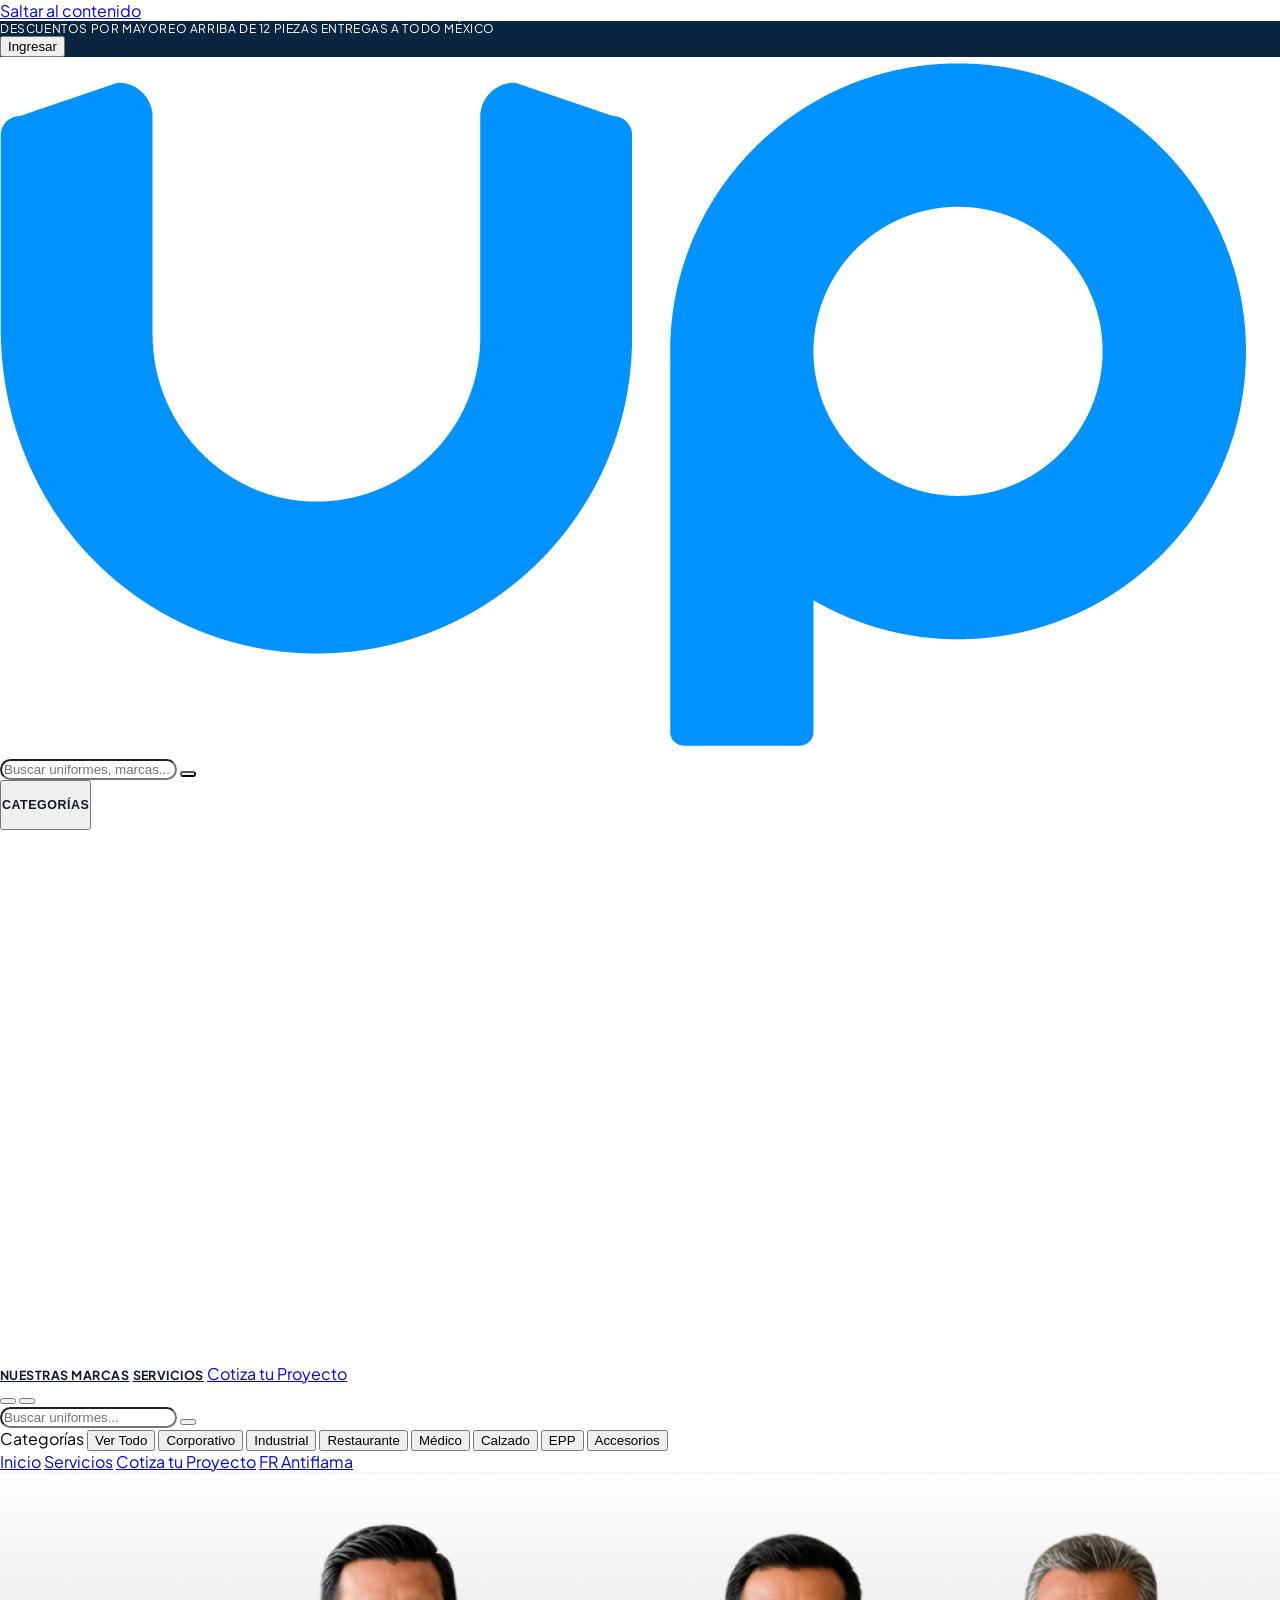
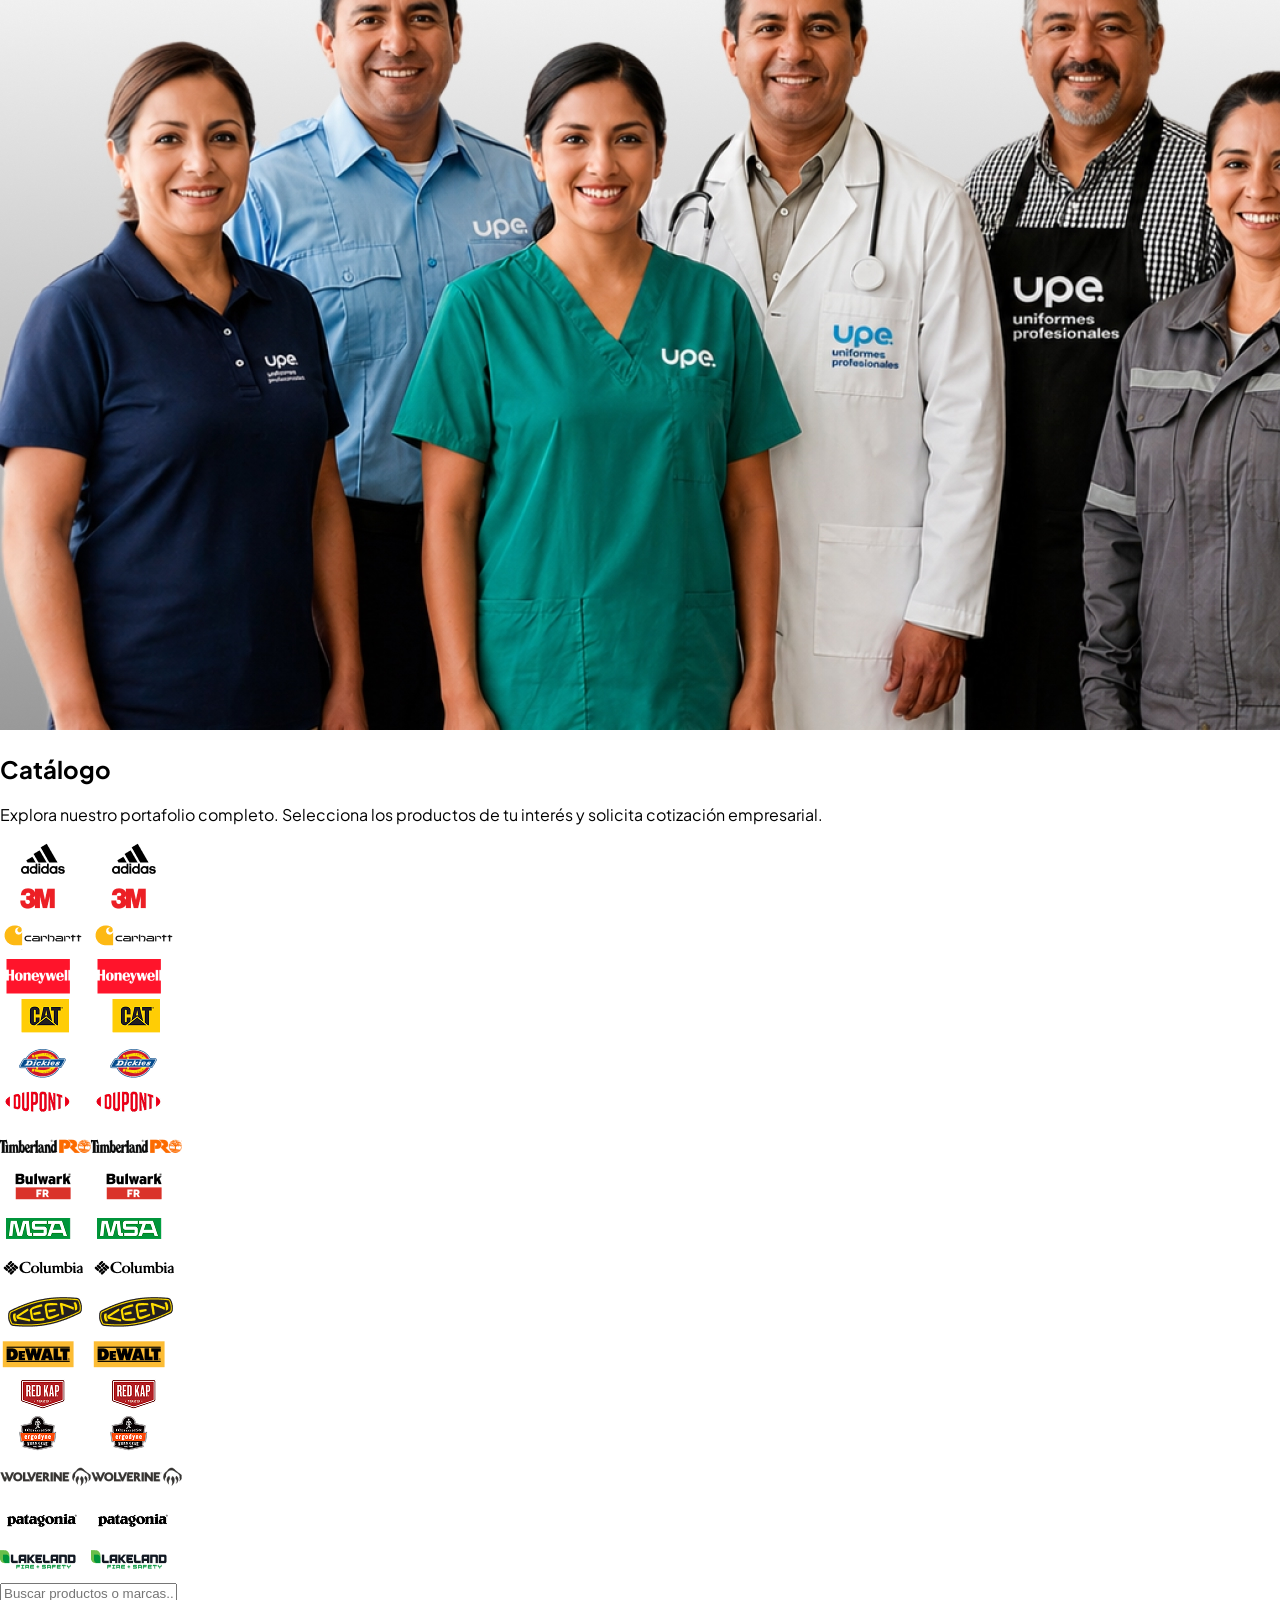
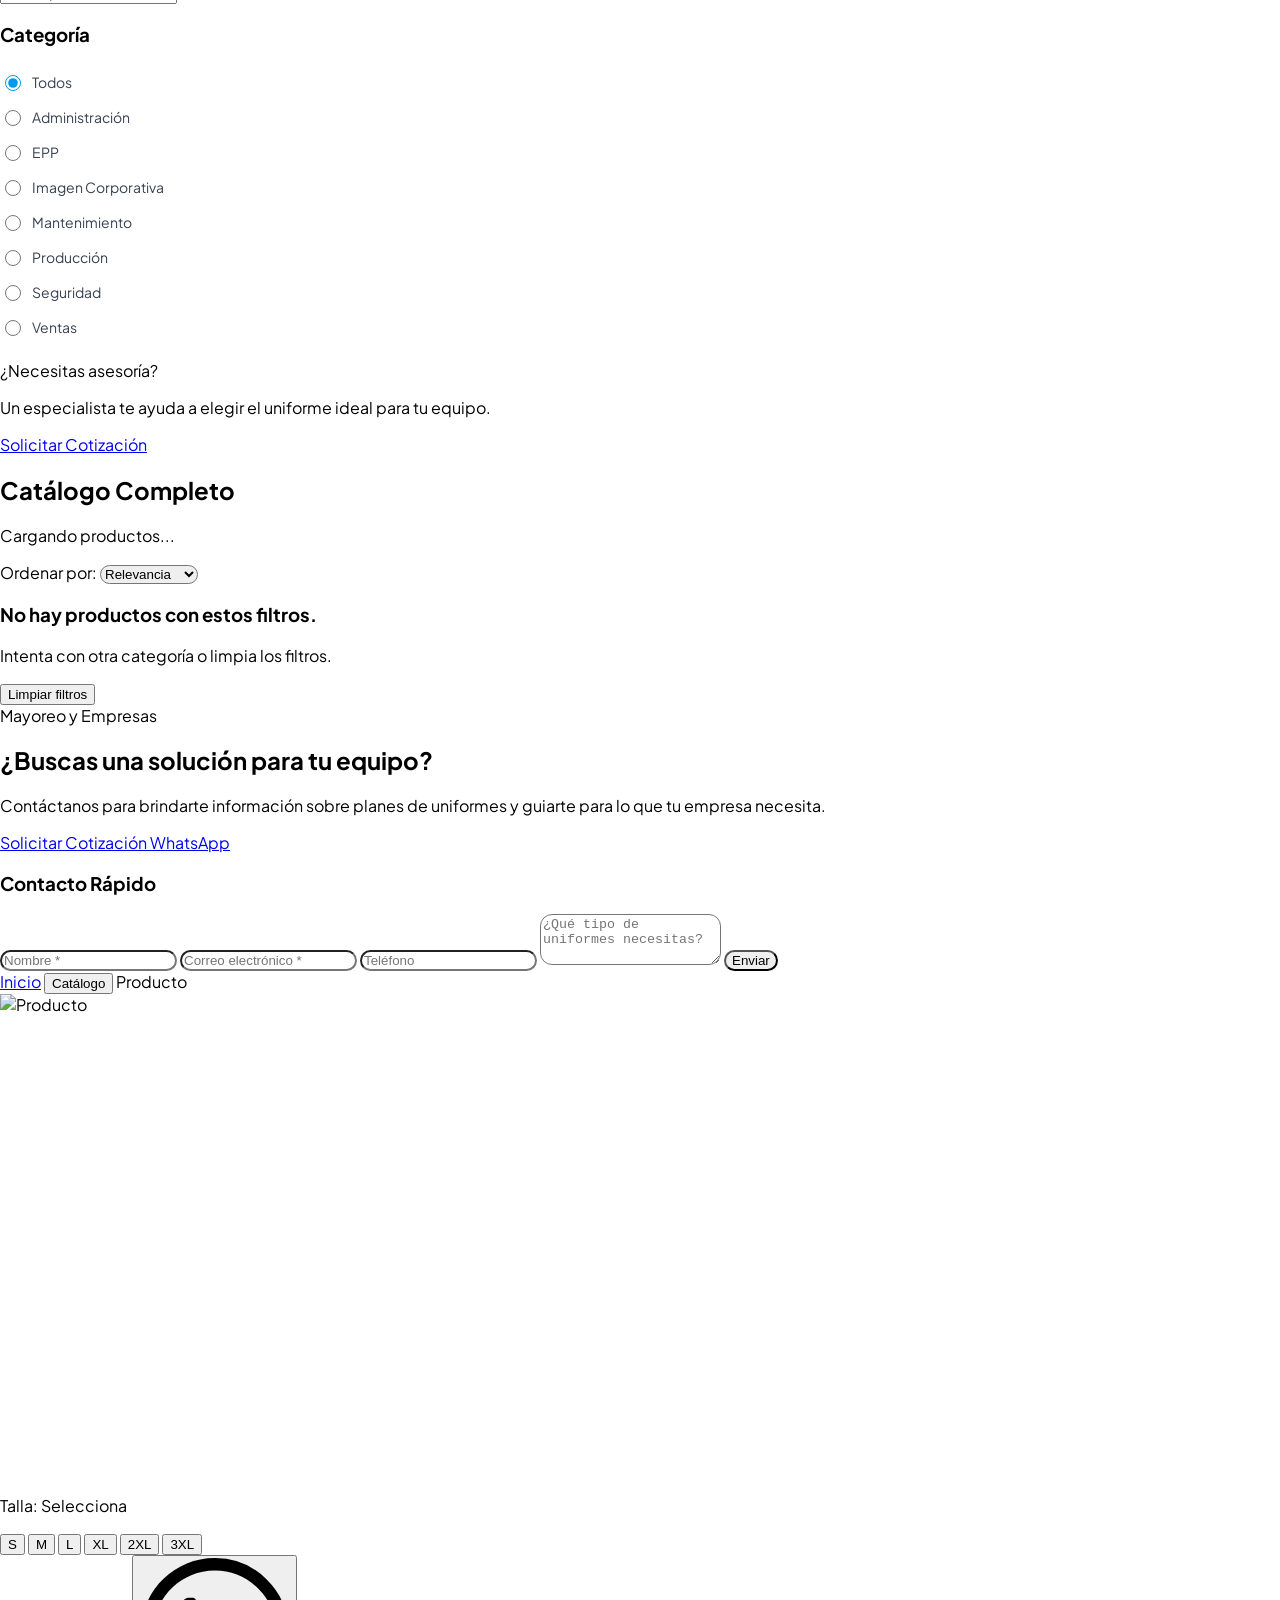
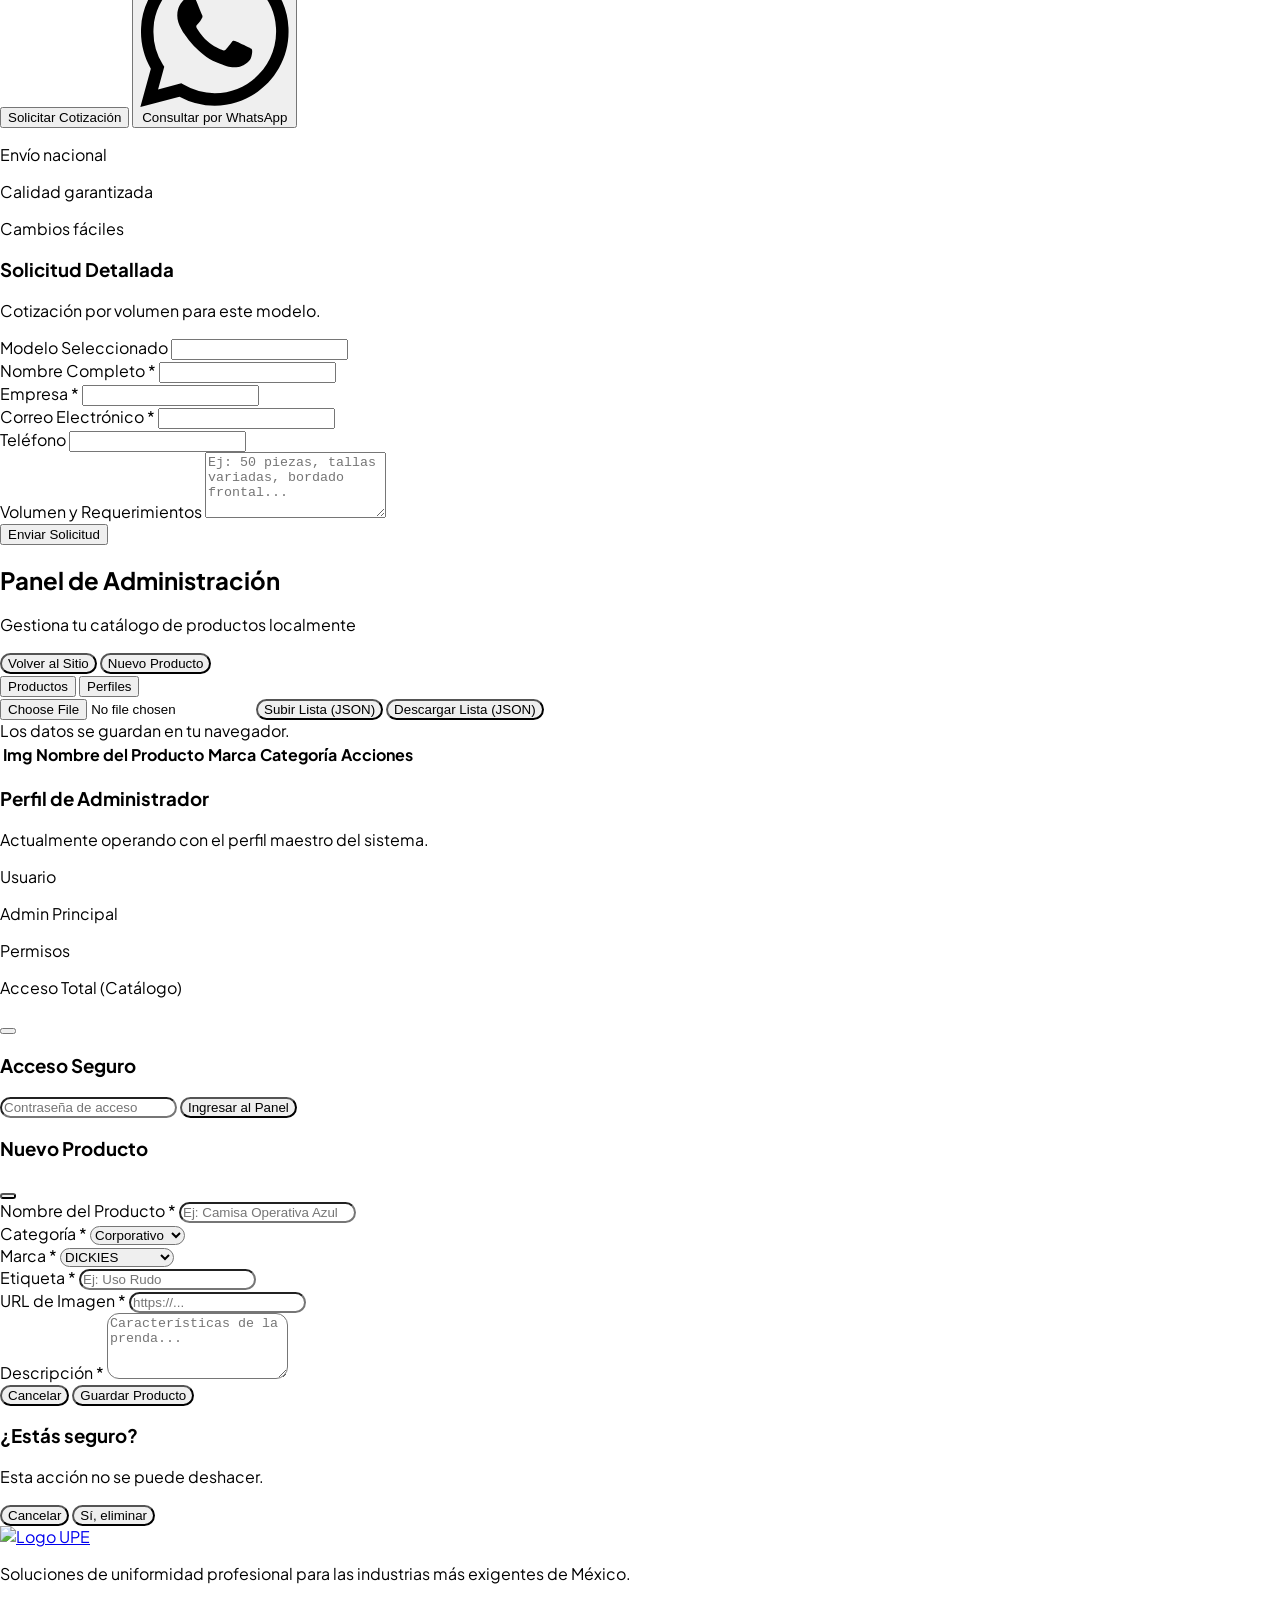
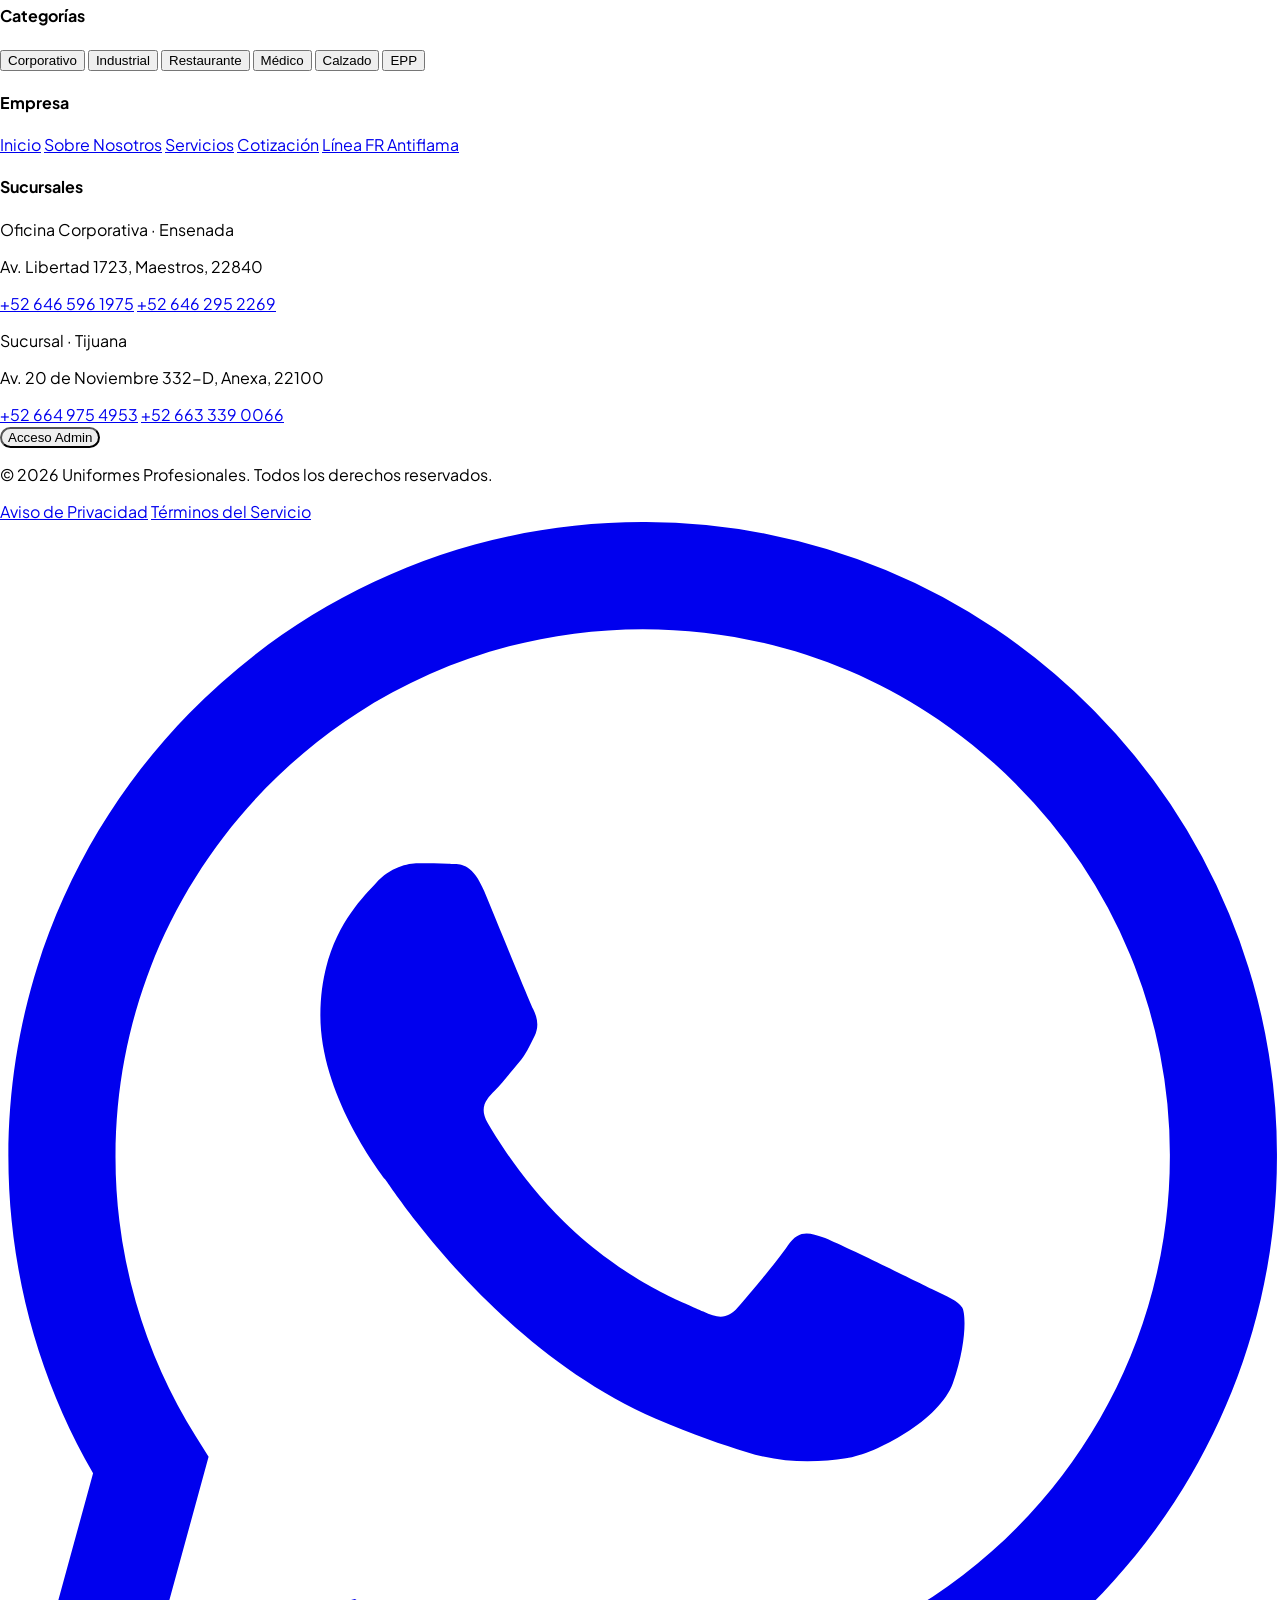
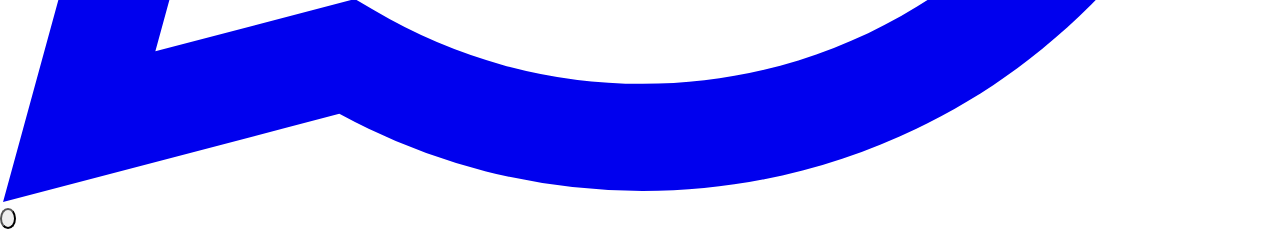
==== commit 6306db25: "Fix header spacing, add semantic tags, and replace broken API images with local studio mockups" ====
--- a/catalogo.html
+++ b/catalogo.html
@@ -46,7 +46,7 @@
 
         /* Nav */
         .top-bar { background-color: #0a2540; color: #fff; font-size: 0.75rem; letter-spacing: 0.05em; text-transform: uppercase; }
-        .header-main { border-bottom: 2px solid #f3f4f6; position: fixed!important; top: 0; left: 0; right: 0; z-index: 40; }
+        .header-main { border-bottom: 2px solid #f3f4f6; position: sticky; top: 0; z-index: 50; }
         .mega-menu { max-width: calc(100vw - 2rem); }
         .nav-link {
             position: relative; font-weight: 700; font-size: 0.78rem; text-transform: uppercase;
@@ -105,7 +105,7 @@
 </div>
 
 <!-- Navegación -->
-<nav class="header-main w-full bg-white shadow-sm transition-all duration-300">
+<header class="header-main w-full bg-white shadow-sm transition-all duration-300">
     <div class="max-w-[1400px] mx-auto px-4 sm:px-6 lg:px-8">
         <div class="flex justify-between items-center h-16 md:h-[4.5rem]">
             <!-- Logo -->
@@ -202,14 +202,12 @@
             </a>
         </div>
     </div>
-</nav>
-<!-- Spacer for fixed header -->
-<div class="h-16 md:h-[4.5rem]"></div>
+</header>
 
 <!-- ============================================ -->
 <!-- VISTA TIENDA                                 -->
 <!-- ============================================ -->
-<div id="view-tienda" class="fade-in">
+<main id="view-tienda" class="fade-in">
 
     <!-- Hero Banner Tienda (FR style) -->
     <section class="relative bg-[#0B1120] text-white overflow-hidden">
@@ -804,25 +802,25 @@
 
     // --- DATOS ---
     const productosDefault = [
-        { id: 1, nombre: "CHALECO HIBRIDO PARA CABALLERO", marca: "Sport-tek", categoria: "Administración", img: "https://uniformesprofesionales.mx/semprainfraestructura/api/image/217", desc: "Chalecos marca Sport-Tek de alto rendimiento, confeccionados con dos tejidos diferentes. Deflectores 100% poliéster, tejido doble 90/10 poliéster/spandex. Acabado repelente al agua (DWR).", etiqueta: "Nuevo", precio: 736.56 },
-        { id: 2, nombre: "CHAMARRA TIPO NEOPRENO PARA DAMA", marca: "Port Authority", categoria: "Administración", img: "https://uniformesprofesionales.mx/semprainfraestructura/api/image/244", desc: "Chamarra tipo neopreno 100% poliéster, ideal para climas frescos y uso corporativo.", etiqueta: "Corporativo", precio: 767.16 },
-        { id: 3, nombre: "CHAMARRA TIPO NEOPRENO PARA CABALLERO", marca: "Port Authority", categoria: "Administración", img: "https://uniformesprofesionales.mx/semprainfraestructura/api/image/245", desc: "Chamarra tipo neopreno 100% poliéster para caballero, resistente y elegante.", etiqueta: "Corporativo", precio: 767.16 },
-        { id: 4, nombre: "Camisa manga larga caballero", marca: "UPE", categoria: "Administración", img: "https://uniformesprofesionales.mx/semprainfraestructura/api/image/181", desc: "Camisa de vestir formal para caballero, ideal para oficina.", etiqueta: "Básico", precio: 522.72 },
-        { id: 5, nombre: "LENTES DE MICA CONTINUA", marca: "N/A", categoria: "EPP", img: "https://uniformesprofesionales.mx/semprainfraestructura/api/image/215", desc: "Lentes de seguridad con mica continua para protección ocular completa.", etiqueta: "Seguridad", precio: 440.00 },
-        { id: 6, nombre: "CARETA FACIAL", marca: "N/A", categoria: "EPP", img: "https://uniformesprofesionales.mx/semprainfraestructura/api/image/214", desc: "Careta de protección facial transparente contra salpicaduras e impactos.", etiqueta: "Protección", precio: 300.00 },
-        { id: 7, nombre: "Tapones Auditivos", marca: "N/A", categoria: "EPP", img: "https://uniformesprofesionales.mx/semprainfraestructura/api/image/213", desc: "Tapones auditivos desechables de espuma suave.", etiqueta: "Seguridad", precio: 6.00 },
-        { id: 8, nombre: "CHALECO DE SEGURIDAD", marca: "N/A", categoria: "Imagen Corporativa", img: "https://uniformesprofesionales.mx/semprainfraestructura/api/image/183", desc: "Chaleco de alta visibilidad con bandas reflectantes.", etiqueta: "Reflejante", precio: 450.00 },
-        { id: 9, nombre: "FILIPINA PARA DAMA", marca: "N/A", categoria: "Mantenimiento", img: "https://uniformesprofesionales.mx/semprainfraestructura/api/image/242", desc: "Filipina médica o de servicio para dama, corte ergonómico.", etiqueta: "Salud", precio: 371.34 },
-        { id: 10, nombre: "FILIPINA PARA CABALLERO", marca: "N/A", categoria: "Mantenimiento", img: "https://uniformesprofesionales.mx/semprainfraestructura/api/image/243", desc: "Filipina para caballero, resistente y cómoda para largas jornadas.", etiqueta: "Salud", precio: 371.34 },
-        { id: 11, nombre: "PANTALÓN TIPO JOGGER PARA CABALLERO", marca: "N/A", categoria: "Mantenimiento", img: "https://uniformesprofesionales.mx/semprainfraestructura/api/image/240", desc: "Pantalón tipo jogger operativo, cómodo y con múltiples bolsillos.", etiqueta: "Operativo", precio: 411.00 },
-        { id: 12, nombre: "POLO DE ALTO RENDIMIENTO PARA CABALLERO", marca: "N/A", categoria: "Producción", img: "https://uniformesprofesionales.mx/semprainfraestructura/api/image/236", desc: "Camisa tipo polo de tela transpirable para alto rendimiento.", etiqueta: "Industrial", precio: 261.36 },
-        { id: 13, nombre: "PANTALON DE MEZCLILLA", marca: "UPE Industrial", categoria: "Producción", img: "https://uniformesprofesionales.mx/semprainfraestructura/api/image/184", desc: "Pantalón de mezclilla resistente para trabajo pesado.", etiqueta: "Resistente", precio: 348.00 },
-        { id: 14, nombre: "MOCHILA DE PECHO", marca: "N/A", categoria: "Seguridad", img: "https://uniformesprofesionales.mx/semprainfraestructura/api/image/235", desc: "Mochila táctica de pecho para personal de seguridad.", etiqueta: "Táctico", precio: 1260.00 },
-        { id: 15, nombre: "CAMISA TACTICA", marca: "N/A", categoria: "Seguridad", img: "https://uniformesprofesionales.mx/semprainfraestructura/api/image/234", desc: "Camisa táctica reforzada para uso rudo.", etiqueta: "Táctico", precio: 1044.00 },
-        { id: 16, nombre: "PANTALÓN OPERATIVO", marca: "UPE", categoria: "Ventas", img: "https://uniformesprofesionales.mx/semprainfraestructura/api/image/182", desc: "Pantalón operativo de cargo para personal de campo.", etiqueta: "Campo", precio: 552.00 }
+        { id: 1, nombre: "CHALECO HIBRIDO PARA CABALLERO", marca: "Sport-tek", categoria: "Administración", img: "img/catalogo/prod_217.jpg", desc: "Chalecos marca Sport-Tek de alto rendimiento, confeccionados con dos tejidos diferentes. Deflectores 100% poliéster, tejido doble 90/10 poliéster/spandex. Acabado repelente al agua (DWR).", etiqueta: "Nuevo", precio: 736.56 },
+        { id: 2, nombre: "CHAMARRA TIPO NEOPRENO PARA DAMA", marca: "Port Authority", categoria: "Administración", img: "img/catalogo/prod_244.jpg", desc: "Chamarra tipo neopreno 100% poliéster, ideal para climas frescos y uso corporativo.", etiqueta: "Corporativo", precio: 767.16 },
+        { id: 3, nombre: "CHAMARRA TIPO NEOPRENO PARA CABALLERO", marca: "Port Authority", categoria: "Administración", img: "img/catalogo/prod_245.jpg", desc: "Chamarra tipo neopreno 100% poliéster para caballero, resistente y elegante.", etiqueta: "Corporativo", precio: 767.16 },
+        { id: 4, nombre: "Camisa manga larga caballero", marca: "UPE", categoria: "Administración", img: "img/catalogo/prod_181.jpg", desc: "Camisa de vestir formal para caballero, ideal para oficina.", etiqueta: "Básico", precio: 522.72 },
+        { id: 5, nombre: "LENTES DE MICA CONTINUA", marca: "N/A", categoria: "EPP", img: "img/catalogo/prod_215.jpg", desc: "Lentes de seguridad con mica continua para protección ocular completa.", etiqueta: "Seguridad", precio: 440.00 },
+        { id: 6, nombre: "CARETA FACIAL", marca: "N/A", categoria: "EPP", img: "img/catalogo/prod_214.jpg", desc: "Careta de protección facial transparente contra salpicaduras e impactos.", etiqueta: "Protección", precio: 300.00 },
+        { id: 7, nombre: "Tapones Auditivos", marca: "N/A", categoria: "EPP", img: "img/catalogo/prod_213.jpg", desc: "Tapones auditivos desechables de espuma suave.", etiqueta: "Seguridad", precio: 6.00 },
+        { id: 8, nombre: "CHALECO DE SEGURIDAD", marca: "N/A", categoria: "Imagen Corporativa", img: "img/catalogo/prod_183.jpg", desc: "Chaleco de alta visibilidad con bandas reflectantes.", etiqueta: "Reflejante", precio: 450.00 },
+        { id: 9, nombre: "FILIPINA PARA DAMA", marca: "N/A", categoria: "Mantenimiento", img: "img/catalogo/prod_242.jpg", desc: "Filipina médica o de servicio para dama, corte ergonómico.", etiqueta: "Salud", precio: 371.34 },
+        { id: 10, nombre: "FILIPINA PARA CABALLERO", marca: "N/A", categoria: "Mantenimiento", img: "img/catalogo/prod_243.jpg", desc: "Filipina para caballero, resistente y cómoda para largas jornadas.", etiqueta: "Salud", precio: 371.34 },
+        { id: 11, nombre: "PANTALÓN TIPO JOGGER PARA CABALLERO", marca: "N/A", categoria: "Mantenimiento", img: "img/catalogo/prod_240.jpg", desc: "Pantalón tipo jogger operativo, cómodo y con múltiples bolsillos.", etiqueta: "Operativo", precio: 411.00 },
+        { id: 12, nombre: "POLO DE ALTO RENDIMIENTO PARA CABALLERO", marca: "N/A", categoria: "Producción", img: "img/catalogo/prod_236.jpg", desc: "Camisa tipo polo de tela transpirable para alto rendimiento.", etiqueta: "Industrial", precio: 261.36 },
+        { id: 13, nombre: "PANTALON DE MEZCLILLA", marca: "UPE Industrial", categoria: "Producción", img: "img/catalogo/prod_184.jpg", desc: "Pantalón de mezclilla resistente para trabajo pesado.", etiqueta: "Resistente", precio: 348.00 },
+        { id: 14, nombre: "MOCHILA DE PECHO", marca: "N/A", categoria: "Seguridad", img: "img/catalogo/prod_235.jpg", desc: "Mochila táctica de pecho para personal de seguridad.", etiqueta: "Táctico", precio: 1260.00 },
+        { id: 15, nombre: "CAMISA TACTICA", marca: "N/A", categoria: "Seguridad", img: "img/catalogo/prod_234.jpg", desc: "Camisa táctica reforzada para uso rudo.", etiqueta: "Táctico", precio: 1044.00 },
+        { id: 16, nombre: "PANTALÓN OPERATIVO", marca: "UPE", categoria: "Ventas", img: "img/catalogo/prod_182.jpg", desc: "Pantalón operativo de cargo para personal de campo.", etiqueta: "Campo", precio: 552.00 }
     ];
 
-    let productos = JSON.parse(localStorage.getItem('upe_productos_v2')) || productosDefault;
+    let productos = JSON.parse(localStorage.getItem('upe_productos_v3')) || productosDefault;
     const catMigration = { 'casual': 'corporativo', 'seguridad': 'epp' };
     productos = productos
         .filter(p => p.categoria !== 'antiflama')
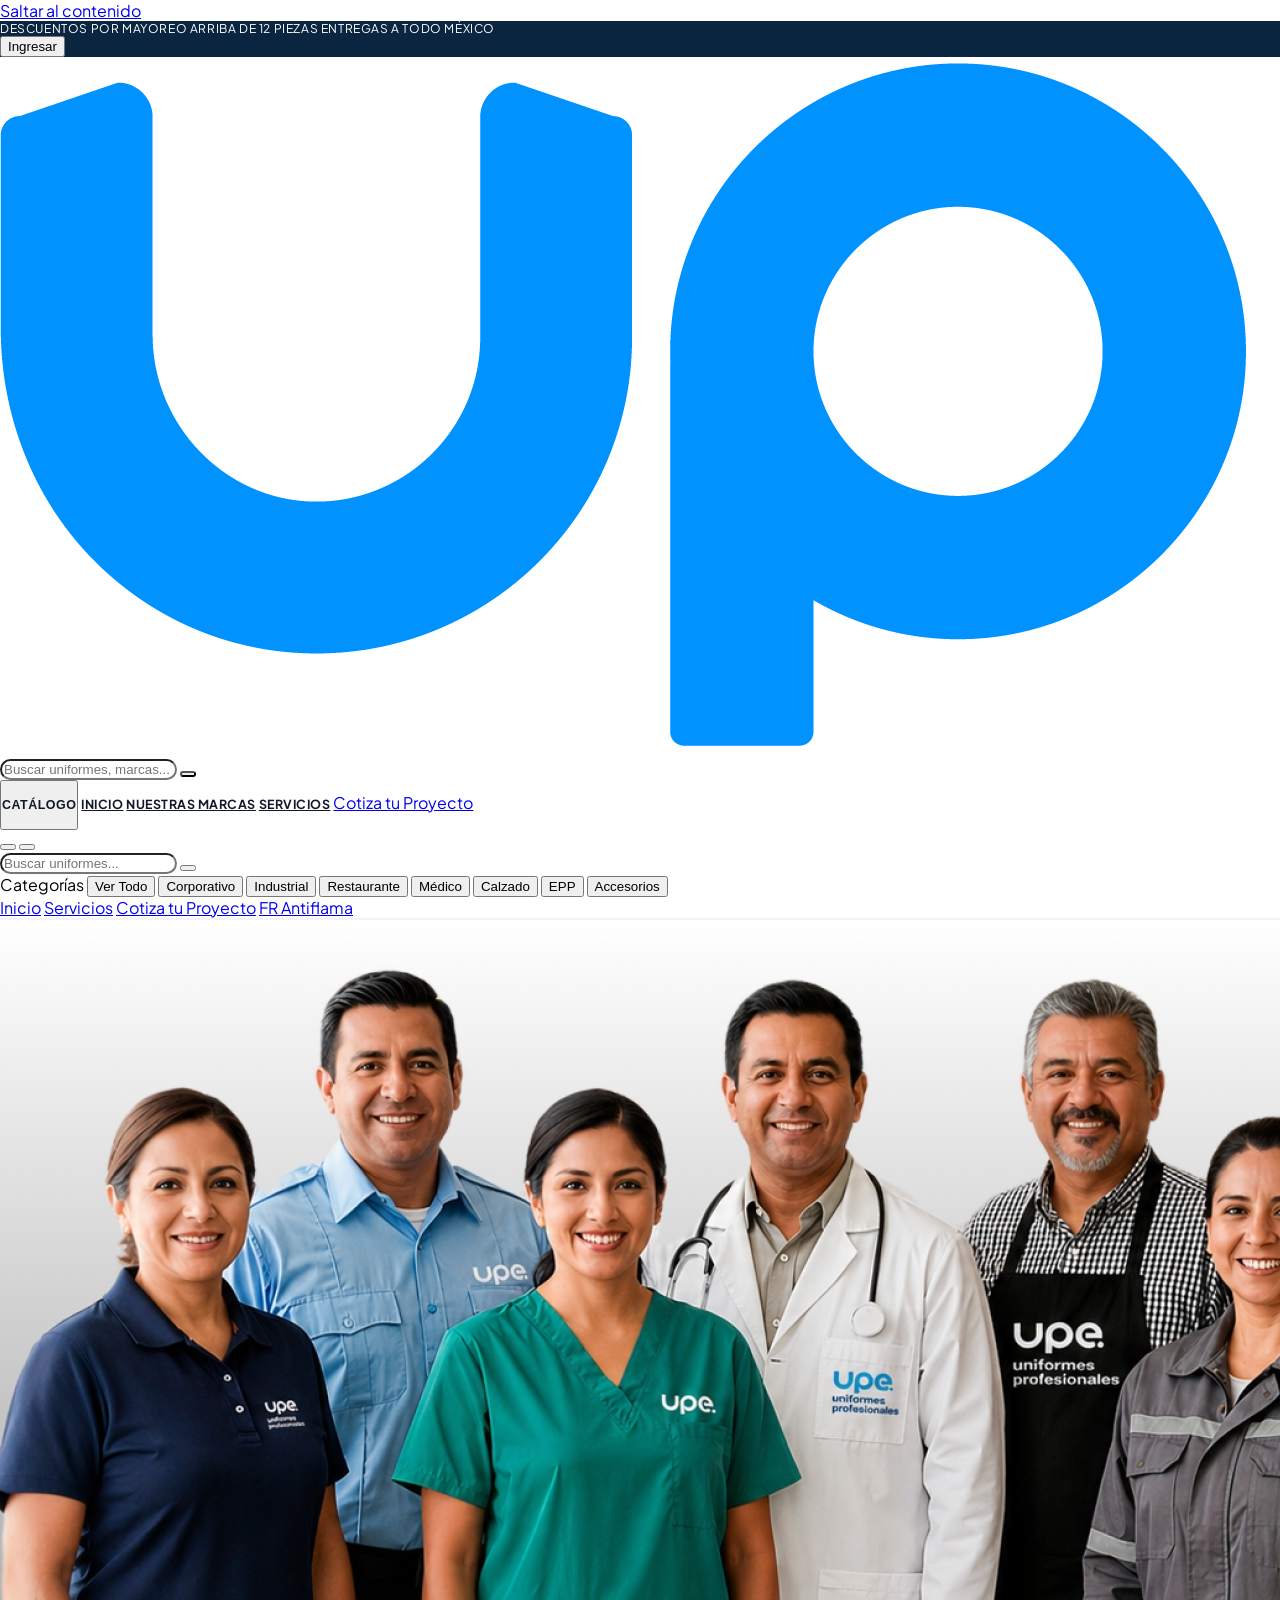
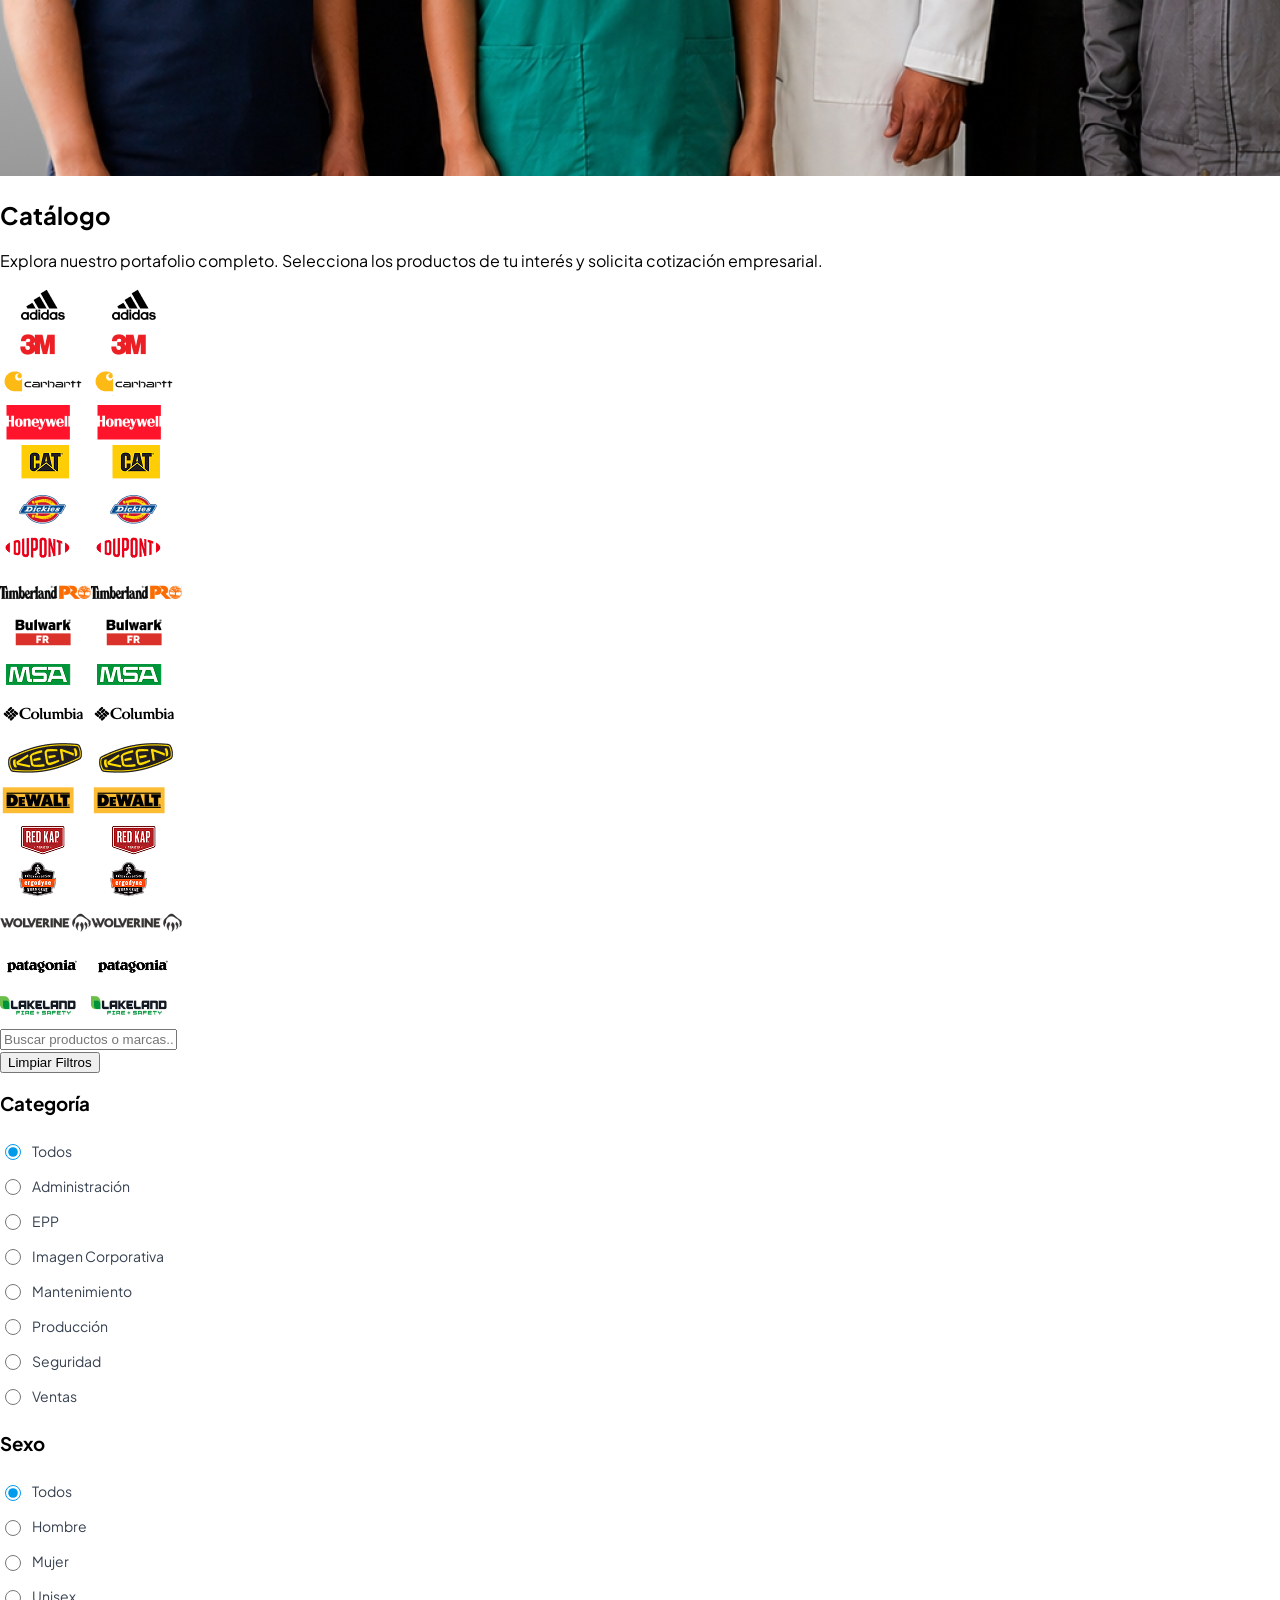
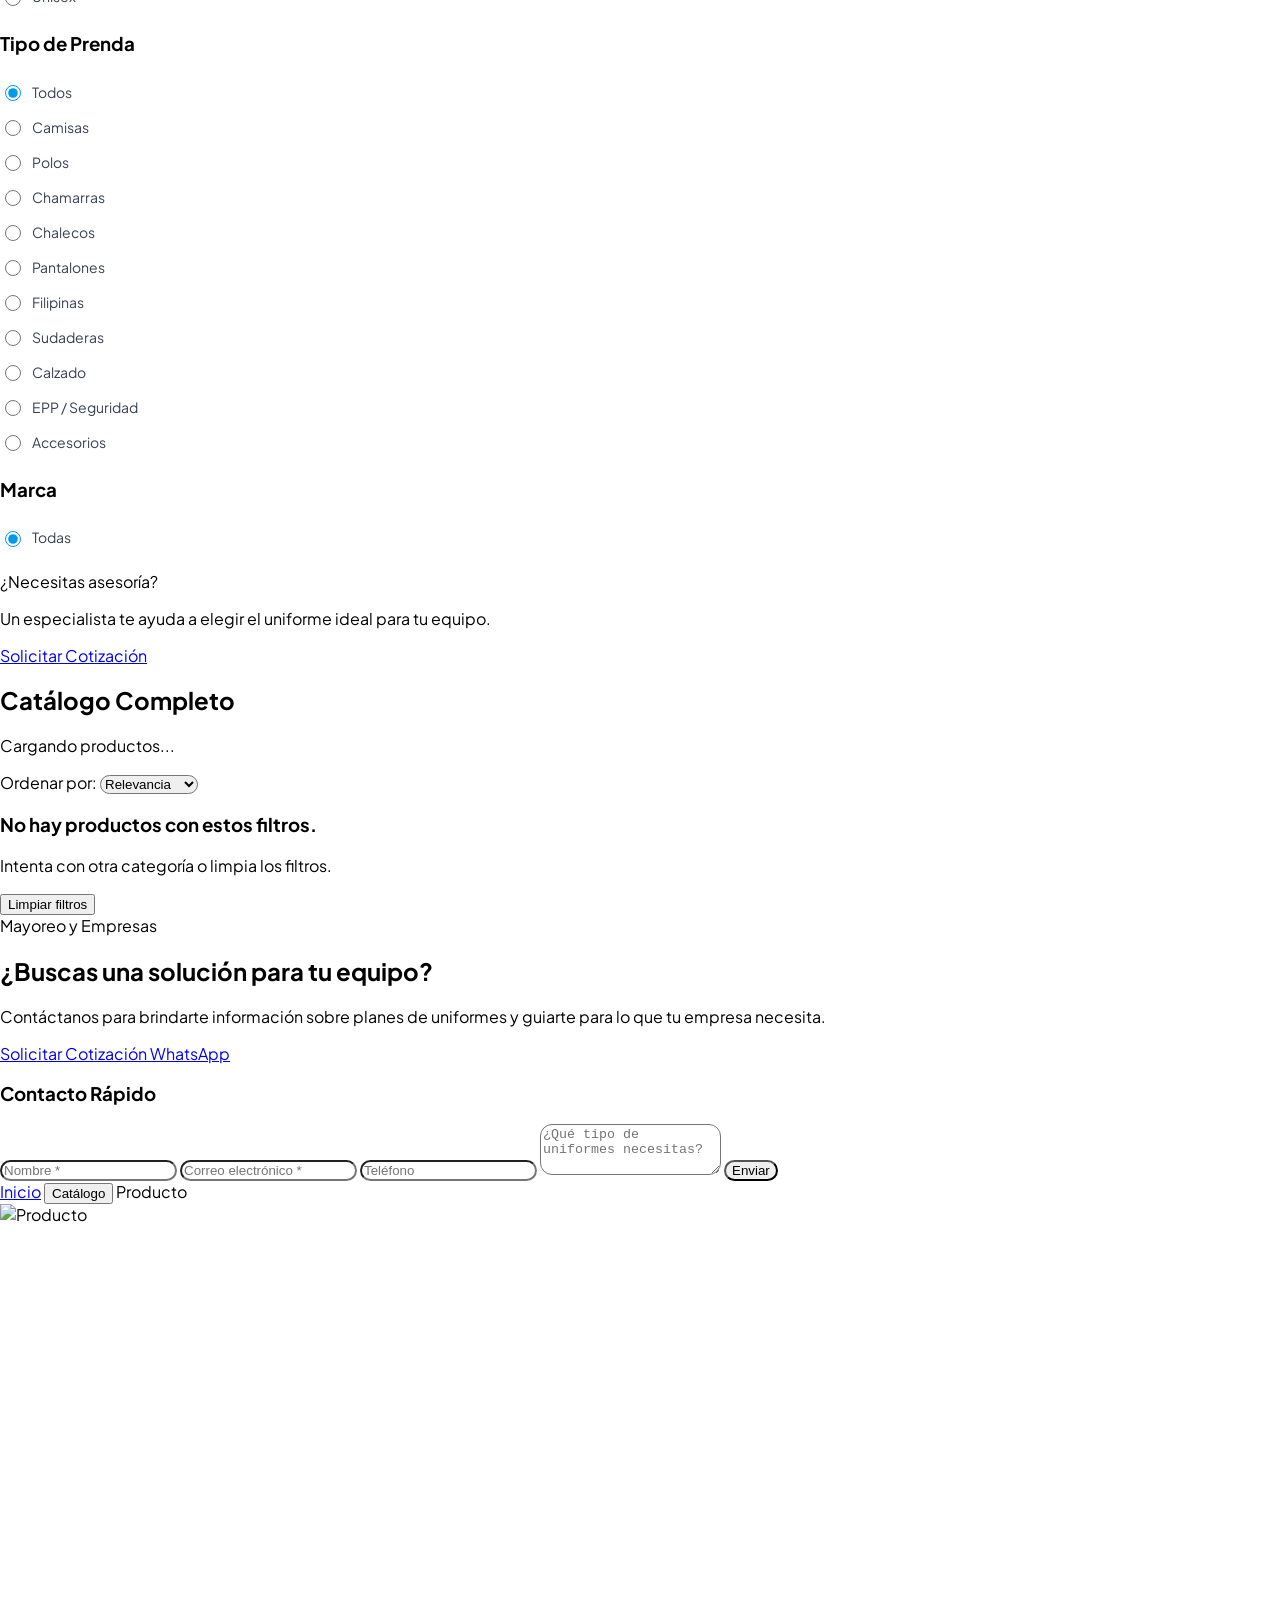
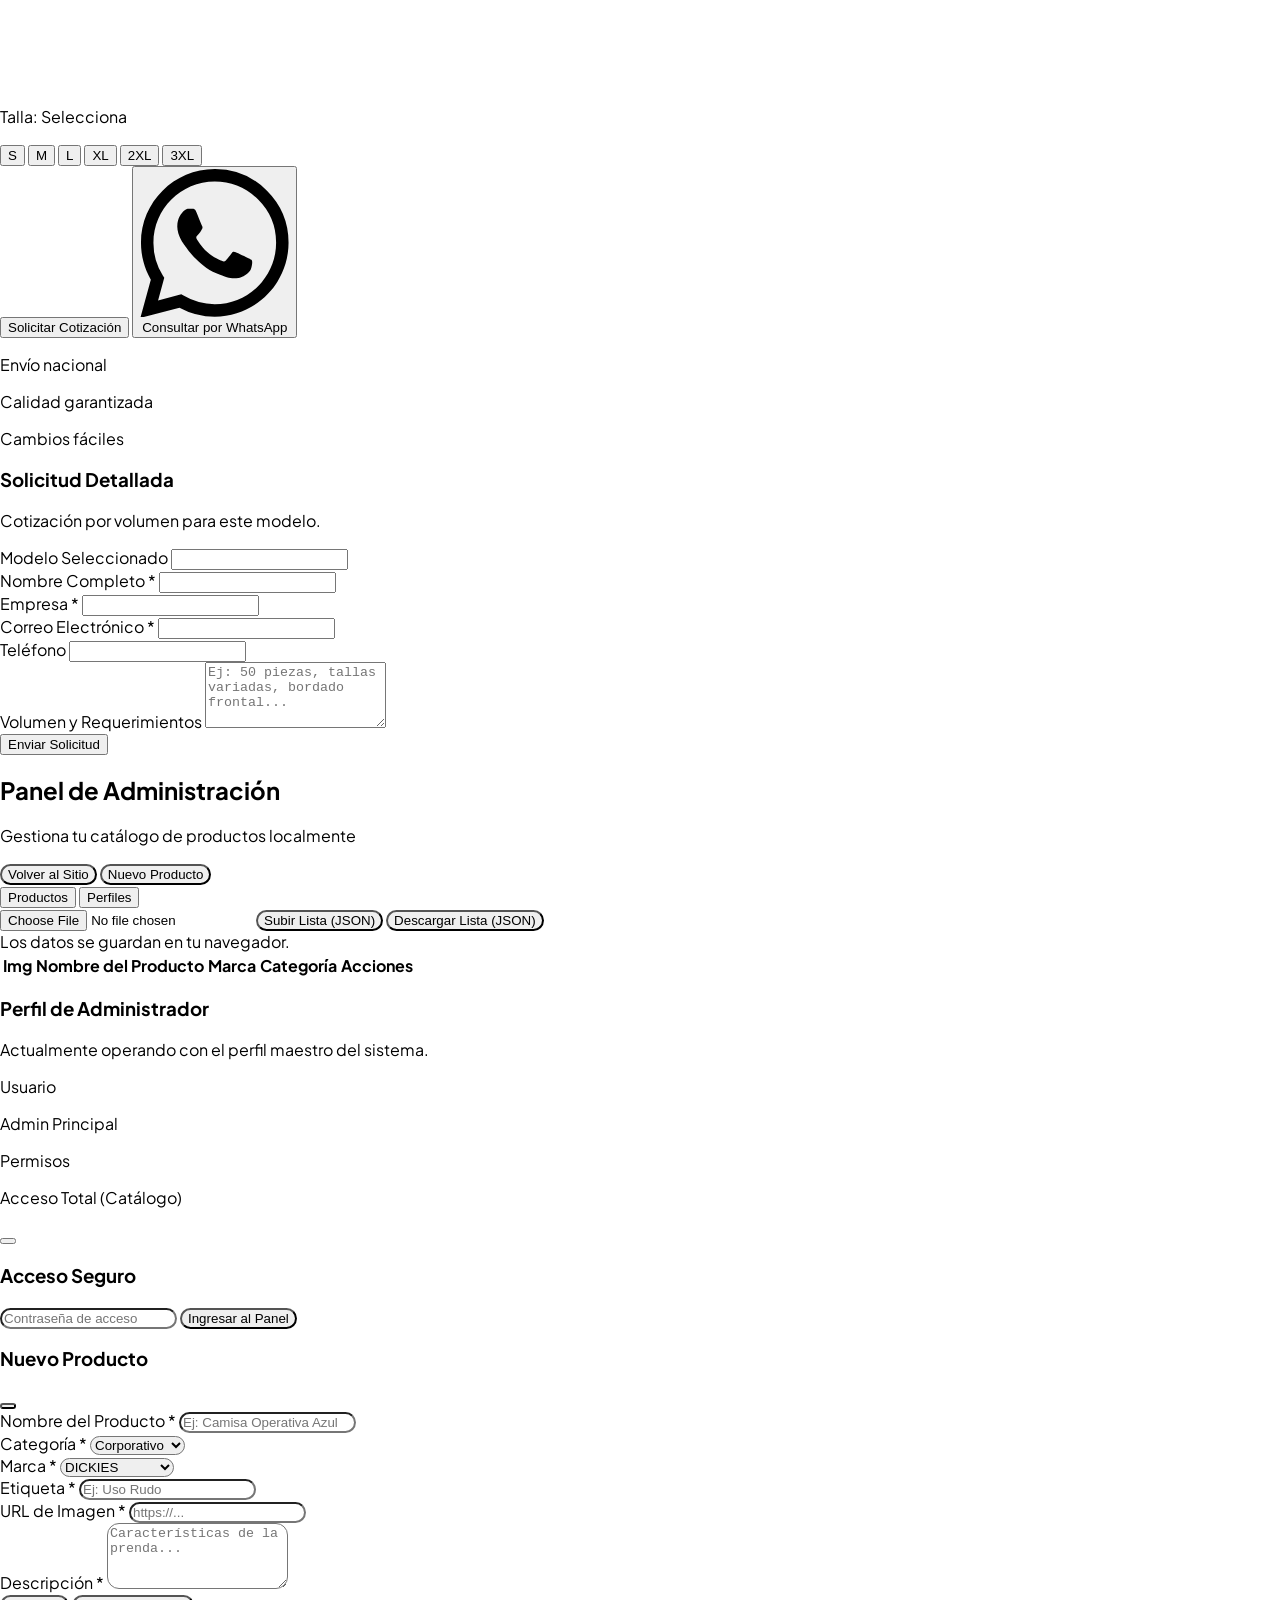
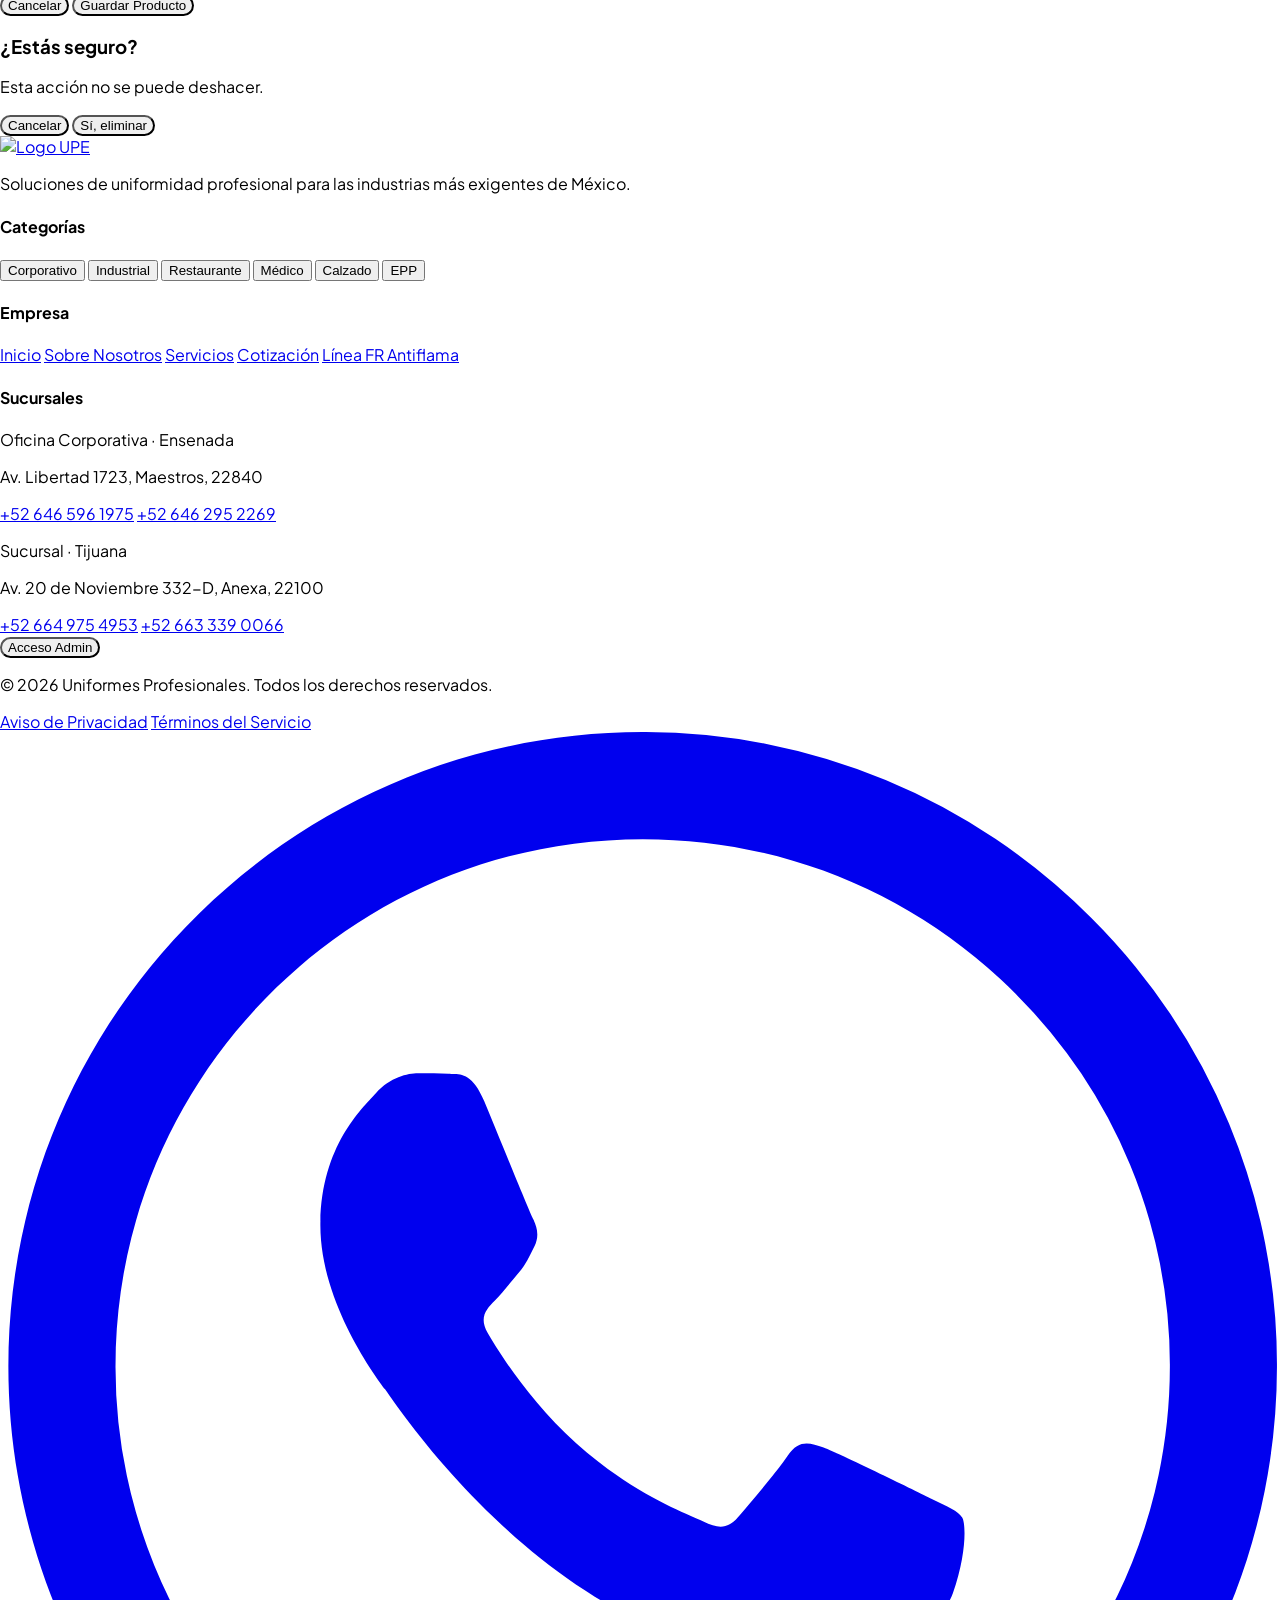
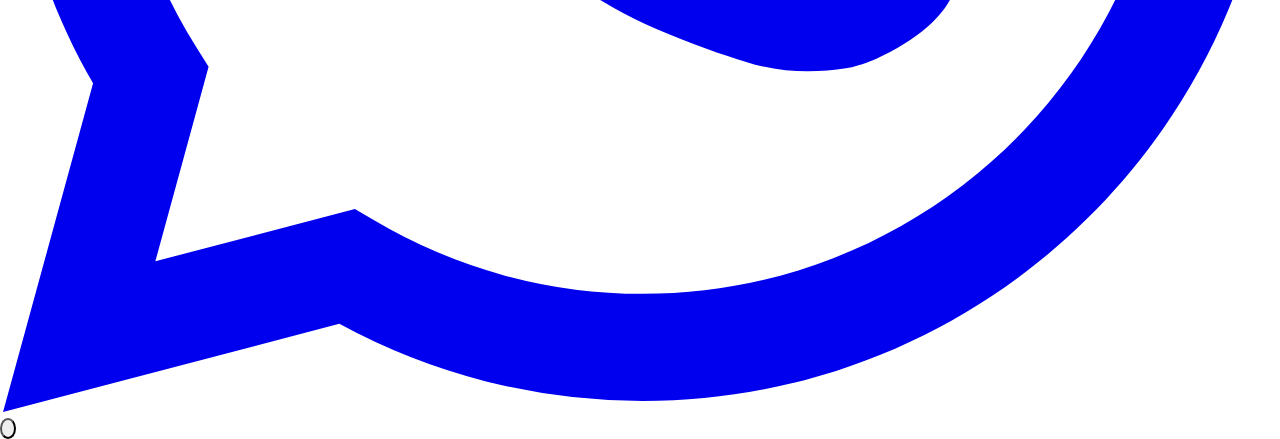
==== commit b83063df: "refactor: simplificar mega-menu, hero visible, filtros UPEFR (categoria, sexo, tipo, marca)" ====
--- a/catalogo.html
+++ b/catalogo.html
@@ -121,39 +121,8 @@
             </div>
             <!-- Menú desktop -->
             <div class="hidden md:flex items-center space-x-5 h-full">
-                <div class="relative nav-item-group flex items-center h-full">
-                    <button class="nav-link flex items-center gap-1">Categorías <i data-lucide="chevron-down" class="w-4 h-4"></i></button>
-                    <div class="mega-menu absolute left-1/2 -translate-x-1/2 top-full w-[640px] bg-white border-t-4 border-brand-blue z-50 overflow-hidden">
-                        <div class="grid grid-cols-2 divide-x divide-gray-100">
-                            <div class="p-6 bg-gray-50">
-                                <h4 class="font-extrabold text-brand-navy mb-4 text-xs uppercase tracking-wider">Categorías</h4>
-                                <ul class="space-y-2">
-                                    <li><button onclick="filtrarCatalogo('corporativo')" class="text-sm font-semibold text-gray-600 hover:text-brand-blue transition-colors flex items-center gap-2"><i data-lucide="briefcase" class="w-3 h-3 text-brand-blue"></i>Corporativo</button></li>
-                                    <li><button onclick="filtrarCatalogo('industrial')" class="text-sm font-semibold text-gray-600 hover:text-brand-blue transition-colors flex items-center gap-2"><i data-lucide="hard-hat" class="w-3 h-3 text-brand-blue"></i>Industrial</button></li>
-                                    <li><button onclick="filtrarCatalogo('restaurante')" class="text-sm font-semibold text-gray-600 hover:text-brand-blue transition-colors flex items-center gap-2"><i data-lucide="utensils" class="w-3 h-3 text-brand-blue"></i>Restaurante</button></li>
-                                    <li><button onclick="filtrarCatalogo('medico')" class="text-sm font-semibold text-gray-600 hover:text-brand-blue transition-colors flex items-center gap-2"><i data-lucide="stethoscope" class="w-3 h-3 text-brand-blue"></i>Médico</button></li>
-                                    <li><button onclick="filtrarCatalogo('calzado')" class="text-sm font-semibold text-gray-600 hover:text-brand-blue transition-colors flex items-center gap-2"><i data-lucide="footprints" class="w-3 h-3 text-brand-blue"></i>Calzado</button></li>
-                                    <li><button onclick="filtrarCatalogo('epp')" class="text-sm font-semibold text-gray-600 hover:text-brand-blue transition-colors flex items-center gap-2"><i data-lucide="shield" class="w-3 h-3 text-brand-blue"></i>EPP</button></li>
-                                    <li><button onclick="filtrarCatalogo('accesorios')" class="text-sm font-semibold text-gray-600 hover:text-brand-blue transition-colors flex items-center gap-2"><i data-lucide="tag" class="w-3 h-3 text-brand-blue"></i>Accesorios</button></li>
-                                </ul>
-                            </div>
-                            <div class="p-6 bg-white">
-                                <h4 class="font-extrabold text-brand-navy mb-4 text-xs uppercase tracking-wider">Marcas Destacadas</h4>
-                                <p class="text-xs text-gray-400 font-bold uppercase tracking-wider mb-1">Industrial</p>
-                                <p class="text-xs text-gray-600 mb-3">Red Kap · Dickies · Bulwark · Carhartt</p>
-                                <p class="text-xs text-gray-400 font-bold uppercase tracking-wider mb-1">Corporativo</p>
-                                <p class="text-xs text-gray-600 mb-3">YAZBEK · OPTIMA · Port Authority</p>
-                                <p class="text-xs text-gray-400 font-bold uppercase tracking-wider mb-1">Seguridad</p>
-                                <p class="text-xs text-gray-600">3M · Honeywell · Ansell · MSA</p>
-                            </div>
-                        </div>
-                        <div class="border-t border-gray-100 px-6 py-3 bg-white flex justify-between items-center">
-                            <button onclick="filtrarCatalogo('todos')" class="text-sm font-bold text-brand-blue hover:text-brand-navy transition-colors flex items-center gap-2">
-                                <i data-lucide="arrow-right" class="w-4 h-4"></i> Ver todo el catálogo
-                            </button>
-                        </div>
-                    </div>
-                </div>
+                <button onclick="filtrarCatalogo('todos');document.getElementById('tienda').scrollIntoView({behavior:'smooth'})" class="nav-link">Catálogo</button>
+                <a href="index.html" class="nav-link">Inicio</a>
                 <a href="index.html#marcas" class="nav-link">Nuestras Marcas</a>
                 <a href="index.html#servicios" class="nav-link">Servicios</a>
                 <a href="index.html#cotiza" class="bg-brand-blue text-white px-6 py-2.5 font-extrabold text-xs tracking-widest uppercase hover:bg-blue-600 transition-colors pill flex items-center gap-2 whitespace-nowrap">
@@ -280,51 +249,69 @@
         <div class="max-w-[1400px] mx-auto px-4 sm:px-6 lg:px-8">
             <div class="flex flex-col lg:flex-row gap-10">
 
-                <!-- Sidebar (FR style radio buttons) -->
-                <aside class="w-full lg:w-60 shrink-0">
+                <!-- Sidebar con filtros estilo UPEFR -->
+                <aside class="w-full lg:w-64 shrink-0">
                     <!-- Buscador sidebar -->
                     <div class="mb-6 relative">
-                        <input type="text" id="buscador" onkeyup="buscarProductos()" placeholder="Buscar productos o marcas..."
+                        <input type="text" id="buscador" onkeyup="aplicarFiltros()" placeholder="Buscar productos o marcas..."
                             class="w-full pl-10 pr-4 py-3 border border-gray-200 focus:border-brand-blue outline-none transition-all text-sm rounded-xl bg-white font-medium shadow-sm">
                         <i data-lucide="search" class="w-4 h-4 text-gray-400 absolute left-3.5 top-3.5"></i>
                     </div>
 
-                    <!-- Filtros por categoría -->
-                    <div class="mb-6">
+                    <!-- Limpiar filtros -->
+                    <button onclick="limpiarFiltros()" class="w-full mb-5 text-xs font-bold uppercase tracking-widest text-brand-blue hover:text-brand-navy border border-brand-blue/30 hover:border-brand-blue px-4 py-2.5 rounded-lg transition-colors flex items-center justify-center gap-2">
+                        <i data-lucide="x" class="w-3 h-3"></i> Limpiar Filtros
+                    </button>
+
+                    <!-- FILTRO: Categoría -->
+                    <div class="mb-5 border-b border-gray-100 pb-5">
                         <h3 class="font-extrabold text-brand-navy text-xs uppercase tracking-widest mb-3">Categoría</h3>
-                        <div class="flex flex-col gap-0.5" id="contenedor-filtros">
-                            <label class="radio-filter" data-cat="todos">
-                                <input type="radio" name="cat-filter" value="todos" checked onchange="filtrarCatalogo('todos')">
-                                <span>Todos</span>
-                            </label>
-                            <label class="radio-filter" data-cat="Administración">
-                                <input type="radio" name="cat-filter" value="Administración" onchange="filtrarCatalogo('Administración')">
-                                <span>Administración</span>
-                            </label>
-                            <label class="radio-filter" data-cat="EPP">
-                                <input type="radio" name="cat-filter" value="EPP" onchange="filtrarCatalogo('EPP')">
-                                <span>EPP</span>
-                            </label>
-                            <label class="radio-filter" data-cat="Imagen Corporativa">
-                                <input type="radio" name="cat-filter" value="Imagen Corporativa" onchange="filtrarCatalogo('Imagen Corporativa')">
-                                <span>Imagen Corporativa</span>
-                            </label>
-                            <label class="radio-filter" data-cat="Mantenimiento">
-                                <input type="radio" name="cat-filter" value="Mantenimiento" onchange="filtrarCatalogo('Mantenimiento')">
-                                <span>Mantenimiento</span>
-                            </label>
-                            <label class="radio-filter" data-cat="Producción">
-                                <input type="radio" name="cat-filter" value="Producción" onchange="filtrarCatalogo('Producción')">
-                                <span>Producción</span>
-                            </label>
-                            <label class="radio-filter" data-cat="Seguridad">
-                                <input type="radio" name="cat-filter" value="Seguridad" onchange="filtrarCatalogo('Seguridad')">
-                                <span>Seguridad</span>
-                            </label>
-                            <label class="radio-filter" data-cat="Ventas">
-                                <input type="radio" name="cat-filter" value="Ventas" onchange="filtrarCatalogo('Ventas')">
-                                <span>Ventas</span>
-                            </label>
+                        <div class="flex flex-col gap-0.5" id="filtro-categoria">
+                            <label class="radio-filter"><input type="radio" name="f-cat" value="todos" checked onchange="aplicarFiltros()"><span>Todos</span></label>
+                            <label class="radio-filter"><input type="radio" name="f-cat" value="Administración" onchange="aplicarFiltros()"><span>Administración</span></label>
+                            <label class="radio-filter"><input type="radio" name="f-cat" value="EPP" onchange="aplicarFiltros()"><span>EPP</span></label>
+                            <label class="radio-filter"><input type="radio" name="f-cat" value="Imagen Corporativa" onchange="aplicarFiltros()"><span>Imagen Corporativa</span></label>
+                            <label class="radio-filter"><input type="radio" name="f-cat" value="Mantenimiento" onchange="aplicarFiltros()"><span>Mantenimiento</span></label>
+                            <label class="radio-filter"><input type="radio" name="f-cat" value="Producción" onchange="aplicarFiltros()"><span>Producción</span></label>
+                            <label class="radio-filter"><input type="radio" name="f-cat" value="Seguridad" onchange="aplicarFiltros()"><span>Seguridad</span></label>
+                            <label class="radio-filter"><input type="radio" name="f-cat" value="Ventas" onchange="aplicarFiltros()"><span>Ventas</span></label>
+                        </div>
+                    </div>
+
+                    <!-- FILTRO: Sexo -->
+                    <div class="mb-5 border-b border-gray-100 pb-5">
+                        <h3 class="font-extrabold text-brand-navy text-xs uppercase tracking-widest mb-3">Sexo</h3>
+                        <div class="flex flex-col gap-0.5" id="filtro-sexo">
+                            <label class="radio-filter"><input type="radio" name="f-sexo" value="todos" checked onchange="aplicarFiltros()"><span>Todos</span></label>
+                            <label class="radio-filter"><input type="radio" name="f-sexo" value="hombre" onchange="aplicarFiltros()"><span>Hombre</span></label>
+                            <label class="radio-filter"><input type="radio" name="f-sexo" value="mujer" onchange="aplicarFiltros()"><span>Mujer</span></label>
+                            <label class="radio-filter"><input type="radio" name="f-sexo" value="unisex" onchange="aplicarFiltros()"><span>Unisex</span></label>
+                        </div>
+                    </div>
+
+                    <!-- FILTRO: Tipo de Prenda -->
+                    <div class="mb-5 border-b border-gray-100 pb-5">
+                        <h3 class="font-extrabold text-brand-navy text-xs uppercase tracking-widest mb-3">Tipo de Prenda</h3>
+                        <div class="flex flex-col gap-0.5" id="filtro-tipo">
+                            <label class="radio-filter"><input type="radio" name="f-tipo" value="todos" checked onchange="aplicarFiltros()"><span>Todos</span></label>
+                            <label class="radio-filter"><input type="radio" name="f-tipo" value="camisa" onchange="aplicarFiltros()"><span>Camisas</span></label>
+                            <label class="radio-filter"><input type="radio" name="f-tipo" value="polo" onchange="aplicarFiltros()"><span>Polos</span></label>
+                            <label class="radio-filter"><input type="radio" name="f-tipo" value="chamarra" onchange="aplicarFiltros()"><span>Chamarras</span></label>
+                            <label class="radio-filter"><input type="radio" name="f-tipo" value="chaleco" onchange="aplicarFiltros()"><span>Chalecos</span></label>
+                            <label class="radio-filter"><input type="radio" name="f-tipo" value="pantalon" onchange="aplicarFiltros()"><span>Pantalones</span></label>
+                            <label class="radio-filter"><input type="radio" name="f-tipo" value="filipina" onchange="aplicarFiltros()"><span>Filipinas</span></label>
+                            <label class="radio-filter"><input type="radio" name="f-tipo" value="sudadera" onchange="aplicarFiltros()"><span>Sudaderas</span></label>
+                            <label class="radio-filter"><input type="radio" name="f-tipo" value="calzado" onchange="aplicarFiltros()"><span>Calzado</span></label>
+                            <label class="radio-filter"><input type="radio" name="f-tipo" value="epp" onchange="aplicarFiltros()"><span>EPP / Seguridad</span></label>
+                            <label class="radio-filter"><input type="radio" name="f-tipo" value="accesorio" onchange="aplicarFiltros()"><span>Accesorios</span></label>
+                        </div>
+                    </div>
+
+                    <!-- FILTRO: Marca (dinámico) -->
+                    <div class="mb-5 border-b border-gray-100 pb-5">
+                        <h3 class="font-extrabold text-brand-navy text-xs uppercase tracking-widest mb-3">Marca</h3>
+                        <div class="flex flex-col gap-0.5" id="filtro-marca">
+                            <label class="radio-filter"><input type="radio" name="f-marca" value="todos" checked onchange="aplicarFiltros()"><span>Todas</span></label>
                         </div>
                     </div>
 
@@ -406,6 +393,7 @@
     </section>
 
 </div><!-- FIN VISTA TIENDA -->
+</main><!-- /view-tienda -->
 
 <!-- ============================================ -->
 <!-- VISTA DETALLE DE PRODUCTO                   -->
@@ -802,22 +790,60 @@
 
     // --- DATOS ---
     const productosDefault = [
-        { id: 1, nombre: "CHALECO HIBRIDO PARA CABALLERO", marca: "Sport-tek", categoria: "Administración", img: "img/catalogo/prod_217.jpg", desc: "Chalecos marca Sport-Tek de alto rendimiento, confeccionados con dos tejidos diferentes. Deflectores 100% poliéster, tejido doble 90/10 poliéster/spandex. Acabado repelente al agua (DWR).", etiqueta: "Nuevo", precio: 736.56 },
-        { id: 2, nombre: "CHAMARRA TIPO NEOPRENO PARA DAMA", marca: "Port Authority", categoria: "Administración", img: "img/catalogo/prod_244.jpg", desc: "Chamarra tipo neopreno 100% poliéster, ideal para climas frescos y uso corporativo.", etiqueta: "Corporativo", precio: 767.16 },
-        { id: 3, nombre: "CHAMARRA TIPO NEOPRENO PARA CABALLERO", marca: "Port Authority", categoria: "Administración", img: "img/catalogo/prod_245.jpg", desc: "Chamarra tipo neopreno 100% poliéster para caballero, resistente y elegante.", etiqueta: "Corporativo", precio: 767.16 },
-        { id: 4, nombre: "Camisa manga larga caballero", marca: "UPE", categoria: "Administración", img: "img/catalogo/prod_181.jpg", desc: "Camisa de vestir formal para caballero, ideal para oficina.", etiqueta: "Básico", precio: 522.72 },
-        { id: 5, nombre: "LENTES DE MICA CONTINUA", marca: "N/A", categoria: "EPP", img: "img/catalogo/prod_215.jpg", desc: "Lentes de seguridad con mica continua para protección ocular completa.", etiqueta: "Seguridad", precio: 440.00 },
-        { id: 6, nombre: "CARETA FACIAL", marca: "N/A", categoria: "EPP", img: "img/catalogo/prod_214.jpg", desc: "Careta de protección facial transparente contra salpicaduras e impactos.", etiqueta: "Protección", precio: 300.00 },
-        { id: 7, nombre: "Tapones Auditivos", marca: "N/A", categoria: "EPP", img: "img/catalogo/prod_213.jpg", desc: "Tapones auditivos desechables de espuma suave.", etiqueta: "Seguridad", precio: 6.00 },
-        { id: 8, nombre: "CHALECO DE SEGURIDAD", marca: "N/A", categoria: "Imagen Corporativa", img: "img/catalogo/prod_183.jpg", desc: "Chaleco de alta visibilidad con bandas reflectantes.", etiqueta: "Reflejante", precio: 450.00 },
-        { id: 9, nombre: "FILIPINA PARA DAMA", marca: "N/A", categoria: "Mantenimiento", img: "img/catalogo/prod_242.jpg", desc: "Filipina médica o de servicio para dama, corte ergonómico.", etiqueta: "Salud", precio: 371.34 },
-        { id: 10, nombre: "FILIPINA PARA CABALLERO", marca: "N/A", categoria: "Mantenimiento", img: "img/catalogo/prod_243.jpg", desc: "Filipina para caballero, resistente y cómoda para largas jornadas.", etiqueta: "Salud", precio: 371.34 },
-        { id: 11, nombre: "PANTALÓN TIPO JOGGER PARA CABALLERO", marca: "N/A", categoria: "Mantenimiento", img: "img/catalogo/prod_240.jpg", desc: "Pantalón tipo jogger operativo, cómodo y con múltiples bolsillos.", etiqueta: "Operativo", precio: 411.00 },
-        { id: 12, nombre: "POLO DE ALTO RENDIMIENTO PARA CABALLERO", marca: "N/A", categoria: "Producción", img: "img/catalogo/prod_236.jpg", desc: "Camisa tipo polo de tela transpirable para alto rendimiento.", etiqueta: "Industrial", precio: 261.36 },
-        { id: 13, nombre: "PANTALON DE MEZCLILLA", marca: "UPE Industrial", categoria: "Producción", img: "img/catalogo/prod_184.jpg", desc: "Pantalón de mezclilla resistente para trabajo pesado.", etiqueta: "Resistente", precio: 348.00 },
-        { id: 14, nombre: "MOCHILA DE PECHO", marca: "N/A", categoria: "Seguridad", img: "img/catalogo/prod_235.jpg", desc: "Mochila táctica de pecho para personal de seguridad.", etiqueta: "Táctico", precio: 1260.00 },
-        { id: 15, nombre: "CAMISA TACTICA", marca: "N/A", categoria: "Seguridad", img: "img/catalogo/prod_234.jpg", desc: "Camisa táctica reforzada para uso rudo.", etiqueta: "Táctico", precio: 1044.00 },
-        { id: 16, nombre: "PANTALÓN OPERATIVO", marca: "UPE", categoria: "Ventas", img: "img/catalogo/prod_182.jpg", desc: "Pantalón operativo de cargo para personal de campo.", etiqueta: "Campo", precio: 552.00 }
+        { id: 181, nombre: "Camisa manga larga caballero", marca: "UPE", categoria: "Administración", img: "https://uniformesprofesionales.integranet.xyz/api/image.php?id=773", desc: "Ligeras y transpirables, nuestras camisas de algodón de alta calidad conservan su aspecto profesional gracias a un acabado anti manchas que las elimina durante el lavado. Económicas y duraderas, prácticamente sin necesidad de cuidados. 3.3 onzas, 55% algodón / 45% poliéster.", etiqueta: "Corporativo", precio: 522.72 },
+        { id: 189, nombre: "Camisa manga larga caballero (variante)", marca: "UPE", categoria: "Administración", img: "https://uniformesprofesionales.integranet.xyz/api/image.php?id=777", desc: "Ligeras y transpirables, con acabado anti manchas. 3.3 onzas, 55% algodón / 45% poliéster.", etiqueta: "Corporativo", precio: 522.72 },
+        { id: 217, nombre: "CHALECO HÍBRIDO PARA CABALLERO", marca: "Sport-Tek", categoria: "Administración", img: "https://uniformesprofesionales.integranet.xyz/api/image.php?id=781", desc: "Chalecos Sport-Tek de alto rendimiento, confeccionados con dos tejidos diferentes que mantienen abrigado con total libertad de movimiento. Deflectores 100% poliéster, tejido doble 90/10 poliéster/spandex. Acabado repelente al agua duradero (DWR).", etiqueta: "N/A", precio: 736.56 },
+        { id: 241, nombre: "Camisa manga larga dama", marca: "UPE", categoria: "Administración", img: "https://uniformesprofesionales.integranet.xyz/api/image.php?id=774", desc: "Ligeras y transpirables, con acabado anti manchas. 3.3 onzas, 55% algodón / 45% poliéster.", etiqueta: "Corporativo", precio: 520 },
+        { id: 242, nombre: "Camisa manga larga dama (variante)", marca: "UPE", categoria: "Administración", img: "https://uniformesprofesionales.integranet.xyz/api/image.php?id=779", desc: "Ligeras y transpirables, con acabado anti manchas. 3.3 onzas, 55% algodón / 45% poliéster.", etiqueta: "Corporativo", precio: 522.72 },
+        { id: 244, nombre: "CHAMARRA TIPO NEOPRENO PARA DAMA", marca: "Port Authority", categoria: "Administración", img: "https://uniformesprofesionales.integranet.xyz/api/image.php?id=855", desc: "Chamarra tipo neopreno 100% poliéster Port Authority. Impermeabilidad: 1000 mm. Transpirabilidad: 1000 g/m². Resistente al viento y repelente al agua. Cuello cadete con cremallera y protector de barbilla.", etiqueta: "Administrativo", precio: 767.16 },
+        { id: 245, nombre: "CHAMARRA TIPO NEOPRENO PARA CABALLERO", marca: "Port Authority", categoria: "Administración", img: "https://uniformesprofesionales.integranet.xyz/api/image.php?id=853", desc: "Chamarra tipo neopreno 100% poliéster Port Authority. Impermeabilidad: 1000 mm. Transpirabilidad: 1000 g/m². Resistente al viento y repelente al agua. Cuello cadete con cremallera y protector de barbilla.", etiqueta: "Administrativo", precio: 767.16 },
+        { id: 246, nombre: "POLO MANGA CORTA PARA CABALLERO", marca: "UPE", categoria: "Administración", img: "https://uniformesprofesionales.integranet.xyz/api/image.php?id=785", desc: "El polo Silk Touch Performance absorbe la humedad, resiste los enganches y conserva su color gracias a la tecnología PosiCharge®. Tejido doble de 4 onzas, 100% poliéster con tecnología PosiCharge.", etiqueta: "Corporativo", precio: 422.28 },
+        { id: 247, nombre: "POLO MANGA CORTA PARA DAMA", marca: "UPE", categoria: "Administración", img: "https://uniformesprofesionales.integranet.xyz/api/image.php?id=787", desc: "Diseñado para el máximo rendimiento con imagen profesional. Jersey de 133 gramos (4.7 onzas), 100% poliéster.", etiqueta: "Corporativo", precio: 422.28 },
+        { id: 249, nombre: "CHALECO HÍBRIDO PARA DAMA", marca: "Sport-Tek", categoria: "Administración", img: "https://uniformesprofesionales.integranet.xyz/api/image.php?id=783", desc: "Chalecos Sport-Tek de alto rendimiento, dos tejidos diferentes que mantienen abrigado con libertad de movimiento. Deflectores 100% poliéster, tejido doble 90/10 poliéster/spandex. Acabado DWR.", etiqueta: "N/A", precio: 736.56 },
+        { id: 250, nombre: "PANTALÓN DE TRABAJO", marca: "UPE", categoria: "Administración", img: "https://uniformesprofesionales.integranet.xyz/api/image.php?id=843", desc: "Pantalón IL50 de resistencia industrial probado en 50 lavados. Sarga de 212 gramos (7.5 oz), 65% poliéster / 35% algodón con tecnología Touchtex PRO™. Comodidad transpirable, colores duraderos y resistencia a manchas. Tejido TruBlack.", etiqueta: "Industrial", precio: 617.76 },
+        { id: 185, nombre: "camisa manga larga dama", marca: "UPE", categoria: "Ventas", img: "https://uniformesprofesionales.integranet.xyz/api/image.php?id=789", desc: "Tejido bicolor resistente a las arrugas, popelina con textura agradable. 3 onzas, 60% algodón / 40% poliéster. Cuello y escote abiertos.", etiqueta: "Corporativo", precio: 632.88 },
+        { id: 243, nombre: "CHALECO PARA DAMA SOFT SHELL", marca: "Port Authority", categoria: "Ventas", img: "https://uniformesprofesionales.integranet.xyz/api/image.php?id=794", desc: "Chaleco soft shell Port Authority. Impermeabilidad: 1000 mm. Transpirabilidad: 1000 g/m². Resistente al viento y repelente al agua. Cremalleras de bobina invertida. Cuello cadete con cremallera y protector de barbilla.", etiqueta: "N/A", precio: 728.64 },
+        { id: 248, nombre: "Camisa manga larga caballero", marca: "UPE", categoria: "Ventas", img: "https://uniformesprofesionales.integranet.xyz/api/image.php?id=791", desc: "Tejido bicolor resistente a las arrugas, popelina. 3 onzas, 60% algodón / 40% poliéster.", etiqueta: "Corporativo", precio: 632.88 },
+        { id: 251, nombre: "PANTALÓN DE VESTIR CABALLERO", marca: "UPE", categoria: "Ventas", img: "https://uniformesprofesionales.integranet.xyz/api/image.php?id=845", desc: "Pantalón elegante y profesional, sastrería moderna. Tejido Sorona® de 193 gramos (6.8 oz), 57% poliéster / 43% elasterell-P. Transpirable, antiolor, elástico.", etiqueta: "Industrial", precio: 1439.64 },
+        { id: 252, nombre: "PANTALÓN DE VESTIR DAMA", marca: "UPE", categoria: "Ventas", img: "https://uniformesprofesionales.integranet.xyz/api/image.php?id=847", desc: "Pantalón elegante y profesional. Tejido Sorona® de 193 gramos, 57% poliéster / 43% elasterell-P. Transpirable y antiolor.", etiqueta: "Industrial", precio: 1439.64 },
+        { id: 253, nombre: "CHAMARRA SOFT SHELL PARA CABALLERO", marca: "UPE", categoria: "Ventas", img: "https://uniformesprofesionales.integranet.xyz/api/image.php?id=796", desc: "Chaqueta softshell elástica, textura mini ripstop. Película resistente al agua y acabado DWR. Tejido 94/6 poliéster/spandex, interior de tricot cepillado 100% poliéster.", etiqueta: "Administrativo", precio: 578 },
+        { id: 254, nombre: "CHAMARRA SOFT SHELL PARA DAMA", marca: "UPE", categoria: "Ventas", img: "https://uniformesprofesionales.integranet.xyz/api/image.php?id=798", desc: "Chaqueta softshell elástica, textura mini ripstop con acabado DWR. Tejido 94/6 poliéster/spandex, interior de tricot cepillado 100% poliéster.", etiqueta: "Administrativo", precio: 578 },
+        { id: 255, nombre: "POLO DE PIQUÉ PARA CABALLERO", marca: "UPE", categoria: "Ventas", img: "https://uniformesprofesionales.integranet.xyz/api/image.php?id=800", desc: "Colección Wearever Signature. Piqué de 5 onzas, 65% poliéster / 35% algodón. Absorbe la humedad. UPF 20-40+. Resistente a arrugas y encogimiento.", etiqueta: "Corporativo", precio: 305.64 },
+        { id: 256, nombre: "POLO DE PIQUÉ PARA DAMA", marca: "UPE", categoria: "Ventas", img: "https://uniformesprofesionales.integranet.xyz/api/image.php?id=802", desc: "Colección Wearever Signature. Piqué de 5 onzas, 65% poliéster / 35% algodón. Absorbe la humedad. UPF 20-40+. Resistente a arrugas y encogimiento.", etiqueta: "Corporativo", precio: 305.64 },
+        { id: 257, nombre: "POLO DE ALTO RENDIMIENTO PARA CABALLERO", marca: "UPE", categoria: "Producción", img: "https://uniformesprofesionales.integranet.xyz/api/image.php?id=804", desc: "Tejido de alto rendimiento que conserva el color y absorbe la humedad. Interlock 100% poliéster de 108 gramos con tecnología PosiCharge. Cuello de punto plano.", etiqueta: "Corporativo", precio: 261.36 },
+        { id: 258, nombre: "POLO DE ALTO RENDIMIENTO PARA DAMA", marca: "UPE", categoria: "Producción", img: "https://uniformesprofesionales.integranet.xyz/api/image.php?id=806", desc: "Tejido de alto rendimiento que conserva el color y absorbe la humedad. Interlock 100% poliéster de 108 gramos con tecnología PosiCharge. Cuello de punto plano.", etiqueta: "Corporativo", precio: 261.36 },
+        { id: 259, nombre: "PANTALÓN DE MEZCLILLA", marca: "UPE", categoria: "Producción", img: "https://uniformesprofesionales.integranet.xyz/api/image.php?id=849", desc: "Jeans de corte clásico recto, cómodos en cadera, muslo y tobillo. Espacio extra en cadera y muslos. Pierna recta con cierre.", etiqueta: "Industrial", precio: 348 },
+        { id: 260, nombre: "PANTALÓN DE MEZCLILLA PARA DAMA", marca: "UPE", categoria: "Producción", img: "https://uniformesprofesionales.integranet.xyz/api/image.php?id=857", desc: "60% algodón, 23% viscosa, 16% poliéster, 1% elastano. Corte estrecho.", etiqueta: "Industrial", precio: 1399 },
+        { id: 261, nombre: "CHAMARRA AISLANTE PARA DAMA", marca: "UPE", categoria: "Producción", img: "https://uniformesprofesionales.integranet.xyz/api/image.php?id=810", desc: "Combina calidez del aislamiento acolchado ligero con paneles laterales de tejido suave. Exterior tejido 100% poliéster. Forro estampado 100% poliéster con relleno de poliéster.", etiqueta: "Administrativo", precio: 884.88 },
+        { id: 262, nombre: "CHAMARRA AISLANTE PARA CABALLERO", marca: "UPE", categoria: "Producción", img: "https://uniformesprofesionales.integranet.xyz/api/image.php?id=808", desc: "Combina calidez del aislamiento acolchado ligero con paneles laterales de tejido suave. Exterior tejido 100% poliéster. Forro estampado 100% poliéster con relleno de poliéster.", etiqueta: "Administrativo", precio: 884.88 },
+        { id: 230, nombre: "Lentes de seguridad", marca: "UPE", categoria: "EPP", img: "https://uniformesprofesionales.integranet.xyz/api/image.php?id=761", desc: "100% policarbonato. Mica anti-impacto y anti-rayaduras. Armazón nailon resistente, flexible y ajustable. Protección UV. Certificación: ANSI Z.87.1.2003.", etiqueta: "Industrial", precio: 440 },
+        { id: 231, nombre: "Tapones", marca: "UPE", categoria: "EPP", img: "https://uniformesprofesionales.integranet.xyz/api/image.php?id=763", desc: "Fabricados en Pu-Foam. Certificados. Nivel de Reducción de Ruido: 37 dB. Cordón plástico de 70 cm. Recomendado para ruidos de alta frecuencia y largas jornadas.", etiqueta: "Industrial", precio: 6 },
+        { id: 232, nombre: "LENTES DE MICA CONTINUA", marca: "UPE", categoria: "EPP", img: "https://uniformesprofesionales.integranet.xyz/api/image.php?id=768", desc: "Lente Capataz de mica continua, campo de visión amplio. Patas ventiladas. Protección contra impacto de rebabas. Armazón nailon flexible y ajustable. Protección UV. Certificación: ANSI Z.87.1.2003.", etiqueta: "Industrial", precio: 440 },
+        { id: 233, nombre: "CARETA FACIAL", marca: "UPE", categoria: "EPP", img: "https://uniformesprofesionales.integranet.xyz/api/image.php?id=772", desc: "Visera con lente de policarbonato. Certificación ANSI Z89.1. Resiste golpe de proyectil de 500g desde 1.27 m. Vida útil: 3 años. Transmisión luminosa 90%.", etiqueta: "N/A", precio: 300 },
+        { id: 234, nombre: "MASCARILLA RESPIRATORIA", marca: "UPE", categoria: "EPP", img: "https://uniformesprofesionales.integranet.xyz/api/image.php?id=765", desc: "100% poliéster. Reduce exposición a partículas biológicas suspendidas en el aire. Mínimo 95% de eficiencia de filtración contra aerosoles sólidos y líquidos sin aceite.", etiqueta: "Industrial", precio: 15 },
+        { id: 235, nombre: "BOTA DE SEGURIDAD", marca: "UPE", categoria: "EPP", img: "https://uniformesprofesionales.integranet.xyz/api/image.php?id=764", desc: "Sistema pegado. Corte flor corregida cuero vacuno. Suela poliuretano (PU). Borceguí 14.5 cm. Color negro. Casco: Poliamida. Tallas 22-30. Dieléctrico. Hecho en México. NOM-113-STPS-2009.", etiqueta: "N/A", precio: 558 },
+        { id: 236, nombre: "BOTAS PVC", marca: "LICA", categoria: "EPP", img: "https://uniformesprofesionales.integranet.xyz/api/image.php?id=771", desc: "Bota Industrial PVC marca LICA. Color negro con suela roja. Altura 40 cm. Tallas 23-30. Antiderrapante. Ideal para pisos resbalosos con aceite, líquidos corrosivos o grasas.", etiqueta: "N/A", precio: 300 },
+        { id: 237, nombre: "GUANTES DE CARNAZA", marca: "UPE", categoria: "EPP", img: "https://uniformesprofesionales.integranet.xyz/api/image.php?id=766", desc: "100% piel de res. Guante corto con costuras reforzadas en la palma. Puño: manga ancha de seguridad. Color amarillo.", etiqueta: "N/A", precio: 97 },
+        { id: 238, nombre: "GUANTES REVESTIDO DE NITRILO", marca: "UPE", categoria: "EPP", img: "https://uniformesprofesionales.integranet.xyz/api/image.php?id=767", desc: "40% algodón, 60% nitrilo. Revestimiento de nitrilo, palma de algodón y látex. Resistente a aceites, pinturas, derivados del petróleo y grasas. Color azul. Certificación: CE-EN-388-4121.", etiqueta: "N/A", precio: 23 },
+        { id: 239, nombre: "MANDIL CONTRA ÁCIDOS", marca: "UPE", categoria: "EPP", img: "https://uniformesprofesionales.integranet.xyz/api/image.php?id=770", desc: "Talla unitalla. 100% nylon. Color blanco. 68 x 100 cm. Lona nailon fortoflex. Protege contra contaminación cruzada por fluidos, gérmenes y microorganismos.", etiqueta: "N/A", precio: 176 },
+        { id: 240, nombre: "RESPIRADOR PARA VAPORES", marca: "UPE", categoria: "EPP", img: "https://uniformesprofesionales.integranet.xyz/api/image.php?id=769", desc: "Respirador de media cara para gases y vapores orgánicos. Elastomérico con filtros y cartuchos reemplazables. No alergénico. Mínimo 95% de eficiencia de filtración.", etiqueta: "Industrial", precio: 339 },
+        { id: 263, nombre: "CHALECO DE SEGURIDAD", marca: "UPE", categoria: "EPP", img: "https://uniformesprofesionales.integranet.xyz/api/image.php?id=812", desc: "100% algodón. Bolsillos a la altura del pecho. Bolsillos con cierres en la cintura. Cierre delantero tipo pata de elefante de 20\". Bandas reflectantes de PVC. Unitalla.", etiqueta: "Operativo", precio: 450 },
+        { id: 264, nombre: "FILIPINA PARA DAMA", marca: "UPE", categoria: "Mantenimiento", img: "https://uniformesprofesionales.integranet.xyz/api/image.php?id=813", desc: "65/35 poliéster/algodón. Estiramiento mecánico. Escote en V. Presilla para insignia de hombro. Bolsillos delanteros de carga superior con trabillas ocultas.", etiqueta: "Administrativo", precio: 371.34 },
+        { id: 265, nombre: "FILIPINA PARA CABALLERO", marca: "UPE", categoria: "Mantenimiento", img: "https://uniformesprofesionales.integranet.xyz/api/image.php?id=815", desc: "65/35 poliéster/algodón. Estiramiento mecánico. Escote en V. Presilla para insignia. Bolsillos delanteros de carga superior con trabillas ocultas.", etiqueta: "Administrativo", precio: 472.5 },
+        { id: 266, nombre: "PANTALÓN CARGO PARA CABALLERO", marca: "UPE", categoria: "Mantenimiento", img: "https://uniformesprofesionales.integranet.xyz/api/image.php?id=817", desc: "78/20/2 poliéster/rayón/spandex. Cintura plana con trabillas. Cordón ajustable y parte trasera elástica. Bolsillos delanteros inclinados. Bolsillos cargo con bolsillo interior.", etiqueta: "N/A", precio: 511.56 },
+        { id: 267, nombre: "PANTALÓN CARGO PARA DAMA", marca: "UPE", categoria: "Mantenimiento", img: "https://uniformesprofesionales.integranet.xyz/api/image.php?id=819", desc: "78/20/2 poliéster/rayón/spandex. Cintura elástica con cordón ajustable. Bolsillos delanteros inclinados. Bolsillo cargo del lado derecho con bolsillo interior.", etiqueta: "Médico", precio: 491.94 },
+        { id: 268, nombre: "PANTALÓN DE CARGO PARA HOMBRE", marca: "5.11", categoria: "Seguridad", img: "https://uniformesprofesionales.integranet.xyz/api/image.php?id=852", desc: "Pantalón Icon 5.11®. Corte recto con movilidad optimizada. Tejido Flex-Tac® Ripstop con DWR, mezcla poliéster/algodón de 193 gramos. Resiste desgaste, repele humedad.", etiqueta: "Industrial", precio: 1710 },
+        { id: 269, nombre: "MOCHILA DE PECHO", marca: "UPE", categoria: "Seguridad", img: "https://uniformesprofesionales.integranet.xyz/api/image.php?id=826", desc: "Sistema de arnés ligero ajustable y de liberación rápida. Compartimento trasero ambidiestro para porte oculto de armas. Compartimento principal con bolsillos de alta organización. Panel trasero transpirable.", etiqueta: "N/A", precio: 1260 },
+        { id: 277, nombre: "CAMISA TÁCTICA", marca: "5.11", categoria: "Seguridad", img: "https://uniformesprofesionales.integranet.xyz/api/image.php?id=862", desc: "Camisa Wyatt 5.11 de manga corta, con cuello y botones. Bolsillo discreto en el pecho izquierdo. Ideal para portar arma oculta. Popelín 60% algodón / 40% poliéster, 3.1 oz.", etiqueta: "Mantenimiento", precio: 1044 },
+        { id: 278, nombre: "LENTES", marca: "UPE", categoria: "Seguridad", img: "https://uniformesprofesionales.integranet.xyz/api/image.php?id=866", desc: "Lentes Plutonite® con protección UV superior (100% UVA, UVB, UVC). Ajuste de tres puntos. Marco O-Matter™ resistente, ligero y duradero. Certificación: ANSI Z.87.1.2003.", etiqueta: "Industrial", precio: 440 },
+        { id: 279, nombre: "TENIS DE SEGURIDAD", marca: "5.11", categoria: "Seguridad", img: "https://uniformesprofesionales.integranet.xyz/api/image.php?id=864", desc: "ATAC® 2.0 Low de 5.11. Entresuela ATAC con amortiguación. Plantilla Ortholite® doble densidad. Cuero pulible y nailon. Tratamiento antimicrobiano Agion®. Suela antideslizante.", etiqueta: "N/A", precio: 1800 },
+        { id: 270, nombre: "MOCHILA MODERNA", marca: "UPE", categoria: "Imagen Corporativa", img: "https://uniformesprofesionales.integranet.xyz/api/image.php?id=837", desc: "Mochila compacta de tejido jaspeado. Poliéster jaspeado 600D, lona poliéster 300D. Compartimento principal, compartimento de oficina y compartimento acolchado para laptop. Bolsillos laterales de malla.", etiqueta: "N/A", precio: 656.28 },
+        { id: 271, nombre: "SUDADERA CON GORRO UNISEX", marca: "UPE", categoria: "Imagen Corporativa", img: "https://uniformesprofesionales.integranet.xyz/api/image.php?id=832", desc: "Colección Heavy Blend con tecnología MVS Air. 8 onzas, 50% algodón / 50% poliéster. Capucha con doble forro y cordón ajustable. Puños y cintura acanalados 1x1 con spandex. Bolsillo frontal tipo canguro.", etiqueta: "Recepción", precio: 480 },
+        { id: 272, nombre: "SUDADERA CUELLO REDONDO UNISEX", marca: "UPE", categoria: "Imagen Corporativa", img: "https://uniformesprofesionales.integranet.xyz/api/image.php?id=834", desc: "Colección Heavy Blend con tecnología MVS Air. 8 onzas, 50% algodón / 50% poliéster. Cuello, puños y cintura acanalados 1x1 con spandex.", etiqueta: "Administrativo", precio: 450 },
+        { id: 273, nombre: "GORRA DE 5 PANELES", marca: "UPE", categoria: "Imagen Corporativa", img: "https://uniformesprofesionales.integranet.xyz/api/image.php?id=828", desc: "Sarga 100% algodón. Estructurada. De alto perfil. Cierre de velcro.", etiqueta: "N/A", precio: 200 },
+        { id: 274, nombre: "GORRO UNISEX", marca: "UPE", categoria: "Imagen Corporativa", img: "https://uniformesprofesionales.integranet.xyz/api/image.php?id=836", desc: "Gorro de punto con forro texturizado que absorbe la humedad. 60% algodón / 40% acrílico. Forro 100% poliéster.", etiqueta: "N/A", precio: 165 },
+        { id: 275, nombre: "MALETÍN", marca: "UPE", categoria: "Imagen Corporativa", img: "https://uniformesprofesionales.integranet.xyz/api/image.php?id=839", desc: "Lona poliéster 600D y sarga retorcida poliéster 360D. Compartimento principal con cremallera. Compartimento interior acolchado para laptop. Bolsillo frontal con panel organizador. Correa de hombro acolchada ajustable y extraíble.", etiqueta: "N/A", precio: 539.64 },
+        { id: 276, nombre: "MALETA", marca: "UPE", categoria: "Imagen Corporativa", img: "https://uniformesprofesionales.integranet.xyz/api/image.php?id=841", desc: "Maleta de cabina con dos ruedas. Poliéster 600D con acabado DWR. Parte trasera moldeada con logotipo en relieve. Asa superior acolchada. Compartimentos principales con correas de compresión.", etiqueta: "N/A", precio: 3186 }
     ];
 
     let productos = JSON.parse(localStorage.getItem('upe_productos_v3')) || productosDefault;
@@ -882,12 +908,10 @@
 
                 const card = `
                 <div class="prod-card bg-white border border-gray-100 flex flex-col cursor-pointer group" onclick="verProducto(${prod.id})">
-                    <!-- Imagen -->
                     <div class="relative overflow-hidden bg-gray-50 flex items-center justify-center" style="height:220px;padding:1rem">
                         <span class="absolute top-3 left-3 ${labelBg} text-[10px] font-extrabold uppercase tracking-widest px-2.5 py-1 rounded-lg z-10">${prod.etiqueta}</span>
                         <img src="${prod.img}" alt="${prod.nombre}" class="max-h-full max-w-full object-contain group-hover:scale-105 transition-transform duration-500">
                     </div>
-                    <!-- Info -->
                     <div class="p-4 flex flex-col flex-grow">
                         <span class="text-xs font-bold text-brand-blue uppercase tracking-wider mb-1">${prod.marca || 'GENÉRICO'}</span>
                         <h3 class="text-sm font-semibold text-brand-navy leading-snug group-hover:text-brand-blue transition-colors mb-3 line-clamp-2">${prod.nombre}</h3>
@@ -900,43 +924,68 @@
         lucide.createIcons();
     }
 
-    function filtrarCatalogo(categoria) {
-        categoriaActual = categoria;
-        const buscador = document.getElementById('buscador');
-        if (buscador) buscador.value = '';
-
-        // Update radio buttons
-        const radio = document.querySelector(`input[name="cat-filter"][value="${categoria}"]`);
-        if (radio) radio.checked = true;
-
-        // Update counter text
-        const contadorEl = document.getElementById('resultados-contador');
-        if (contadorEl && categoria !== 'todos') {
-            contadorEl.innerHTML = `<span class="inline-flex items-center gap-1 bg-brand-navy text-white text-[10px] font-bold uppercase tracking-widest px-3 py-1 rounded-full">${categoria} <button onclick="filtrarCatalogo('todos')" class="ml-1 hover:text-brand-blue">&times;</button></span> <button onclick="filtrarCatalogo('todos')" class="text-brand-blue text-xs font-bold uppercase tracking-wider ml-2 hover:underline">Limpiar todo</button>`;
-        }
-
-        const titulos = {
-            'todos': 'Catálogo Completo', 'industrial': 'Línea Industrial',
-            'corporativo': 'Línea Corporativa', 'restaurante': 'Línea Restaurante',
-            'medico': 'Línea Médica', 'calzado': 'Calzado de Seguridad',
-            'epp': 'EPP y Alta Visibilidad', 'accesorios': 'Accesorios'
-        };
-        const titulo = document.getElementById('titulo-catalogo');
-        if (titulo) titulo.innerText = titulos[categoria] || 'Catálogo Completo';
-
-        let filtrados = categoria === 'todos' ? [...productos] : productos.filter(p => p.categoria === categoria);
-        filtrados = aplicarOrden(filtrados);
-        renderProductos(filtrados);
-
-        // Scroll to catalog section
-        setTimeout(() => {
-            document.getElementById('tienda').scrollIntoView({ behavior: 'smooth', block: 'start' });
-        }, 80);
-    }
-
-    function buscarProductos() {
-        const query = document.getElementById('buscador').value.toLowerCase().trim();
-        let filtrados = categoriaActual === 'todos' ? [...productos] : productos.filter(p => p.categoria === categoriaActual);
+    // --- HELPERS DE FILTRO ---
+    function detectarSexo(nombre) {
+        const n = nombre.toLowerCase();
+        if (n.includes('caballero') || n.includes('hombre') || n.includes(' para hombre')) return 'hombre';
+        if (n.includes('dama') || n.includes('mujer') || n.includes(' para mujer')) return 'mujer';
+        if (n.includes('unisex')) return 'unisex';
+        return 'unisex';
+    }
+
+    function detectarTipo(nombre) {
+        const n = nombre.toLowerCase();
+        if (n.includes('camisa') && !n.includes('táctica')) return 'camisa';
+        if (n.includes('polo')) return 'polo';
+        if (n.includes('chamarra') || n.includes('chaqueta')) return 'chamarra';
+        if (n.includes('chaleco')) return 'chaleco';
+        if (n.includes('pantalón') || n.includes('pantalon') || n.includes('jeans') || n.includes('mezclilla')) return 'pantalon';
+        if (n.includes('filipina')) return 'filipina';
+        if (n.includes('sudadera')) return 'sudadera';
+        if (n.includes('bota') || n.includes('tenis') || n.includes('calzado') || n.includes('zapato')) return 'calzado';
+        if (n.includes('lentes') || n.includes('tapones') || n.includes('careta') || n.includes('mascarilla') || n.includes('respirador') || n.includes('guante') || n.includes('mandil')) return 'epp';
+        if (n.includes('gorra') || n.includes('gorro') || n.includes('mochila') || n.includes('maletín') || n.includes('maleta') || n.includes('mochila')) return 'accesorio';
+        if (n.includes('camisa táctica')) return 'camisa';
+        return 'otros';
+    }
+
+    // Poblar filtro de marcas dinámicamente
+    function poblarFiltroMarcas() {
+        const marcas = [...new Set(productos.map(p => (p.marca || 'GENÉRICO').trim()))].sort();
+        const container = document.getElementById('filtro-marca');
+        marcas.forEach(m => {
+            const label = document.createElement('label');
+            label.className = 'radio-filter';
+            label.innerHTML = `<input type="radio" name="f-marca" value="${m}" onchange="aplicarFiltros()"><span>${m}</span>`;
+            container.appendChild(label);
+        });
+    }
+
+    // --- FUNCIÓN PRINCIPAL DE FILTRADO ---
+    function aplicarFiltros() {
+        const cat = document.querySelector('input[name="f-cat"]:checked')?.value || 'todos';
+        const sexo = document.querySelector('input[name="f-sexo"]:checked')?.value || 'todos';
+        const tipo = document.querySelector('input[name="f-tipo"]:checked')?.value || 'todos';
+        const marca = document.querySelector('input[name="f-marca"]:checked')?.value || 'todos';
+        const query = (document.getElementById('buscador')?.value || '').toLowerCase().trim();
+
+        categoriaActual = cat;
+
+        let filtrados = [...productos];
+
+        // Filtro categoría
+        if (cat !== 'todos') filtrados = filtrados.filter(p => p.categoria === cat);
+
+        // Filtro sexo
+        if (sexo !== 'todos') filtrados = filtrados.filter(p => detectarSexo(p.nombre) === sexo);
+
+        // Filtro tipo de prenda
+        if (tipo !== 'todos') filtrados = filtrados.filter(p => detectarTipo(p.nombre) === tipo);
+
+        // Filtro marca
+        if (marca !== 'todos') filtrados = filtrados.filter(p => (p.marca || 'GENÉRICO').trim() === marca);
+
+        // Búsqueda de texto
         if (query) {
             filtrados = filtrados.filter(p =>
                 p.nombre.toLowerCase().includes(query) ||
@@ -944,15 +993,38 @@
                 (p.marca || '').toLowerCase().includes(query)
             );
         }
+
         filtrados = aplicarOrden(filtrados);
         renderProductos(filtrados);
     }
 
+    function limpiarFiltros() {
+        document.querySelectorAll('input[name="f-cat"][value="todos"], input[name="f-sexo"][value="todos"], input[name="f-tipo"][value="todos"], input[name="f-marca"][value="todos"]').forEach(r => r.checked = true);
+        const buscador = document.getElementById('buscador');
+        if (buscador) buscador.value = '';
+        categoriaActual = 'todos';
+        aplicarFiltros();
+    }
+
+    function filtrarCatalogo(categoria) {
+        // Retrocompatibilidad: llamada desde index.html o footer
+        const radio = document.querySelector(`input[name="f-cat"][value="${categoria}"]`);
+        if (radio) radio.checked = true;
+        else {
+            const todosCat = document.querySelector('input[name="f-cat"][value="todos"]');
+            if (todosCat) todosCat.checked = true;
+        }
+        aplicarFiltros();
+        setTimeout(() => {
+            document.getElementById('tienda')?.scrollIntoView({ behavior: 'smooth', block: 'start' });
+        }, 80);
+    }
+
+    function buscarProductos() { aplicarFiltros(); }
+
     function ordenarProductos() {
         sortActual = document.getElementById('sort-select').value;
-        let filtrados = categoriaActual === 'todos' ? [...productos] : productos.filter(p => p.categoria === categoriaActual);
-        filtrados = aplicarOrden(filtrados);
-        renderProductos(filtrados);
+        aplicarFiltros();
     }
 
     function aplicarOrden(lista) {
@@ -1199,6 +1271,9 @@
     lucide.createIcons();
 
     document.addEventListener('DOMContentLoaded', () => {
+        // Poblar filtro de marcas dinámicamente
+        poblarFiltroMarcas();
+
         // Mobile menu toggle
         document.getElementById('mobile-menu-btn').addEventListener('click', () => {
             document.getElementById('mobile-menu').classList.toggle('hidden');
@@ -1221,7 +1296,7 @@
             setTimeout(() => {
                 const buscador = document.getElementById('buscador');
                 buscador.value = query;
-                buscarProductos();
+                aplicarFiltros();
             }, 100);
         }
 
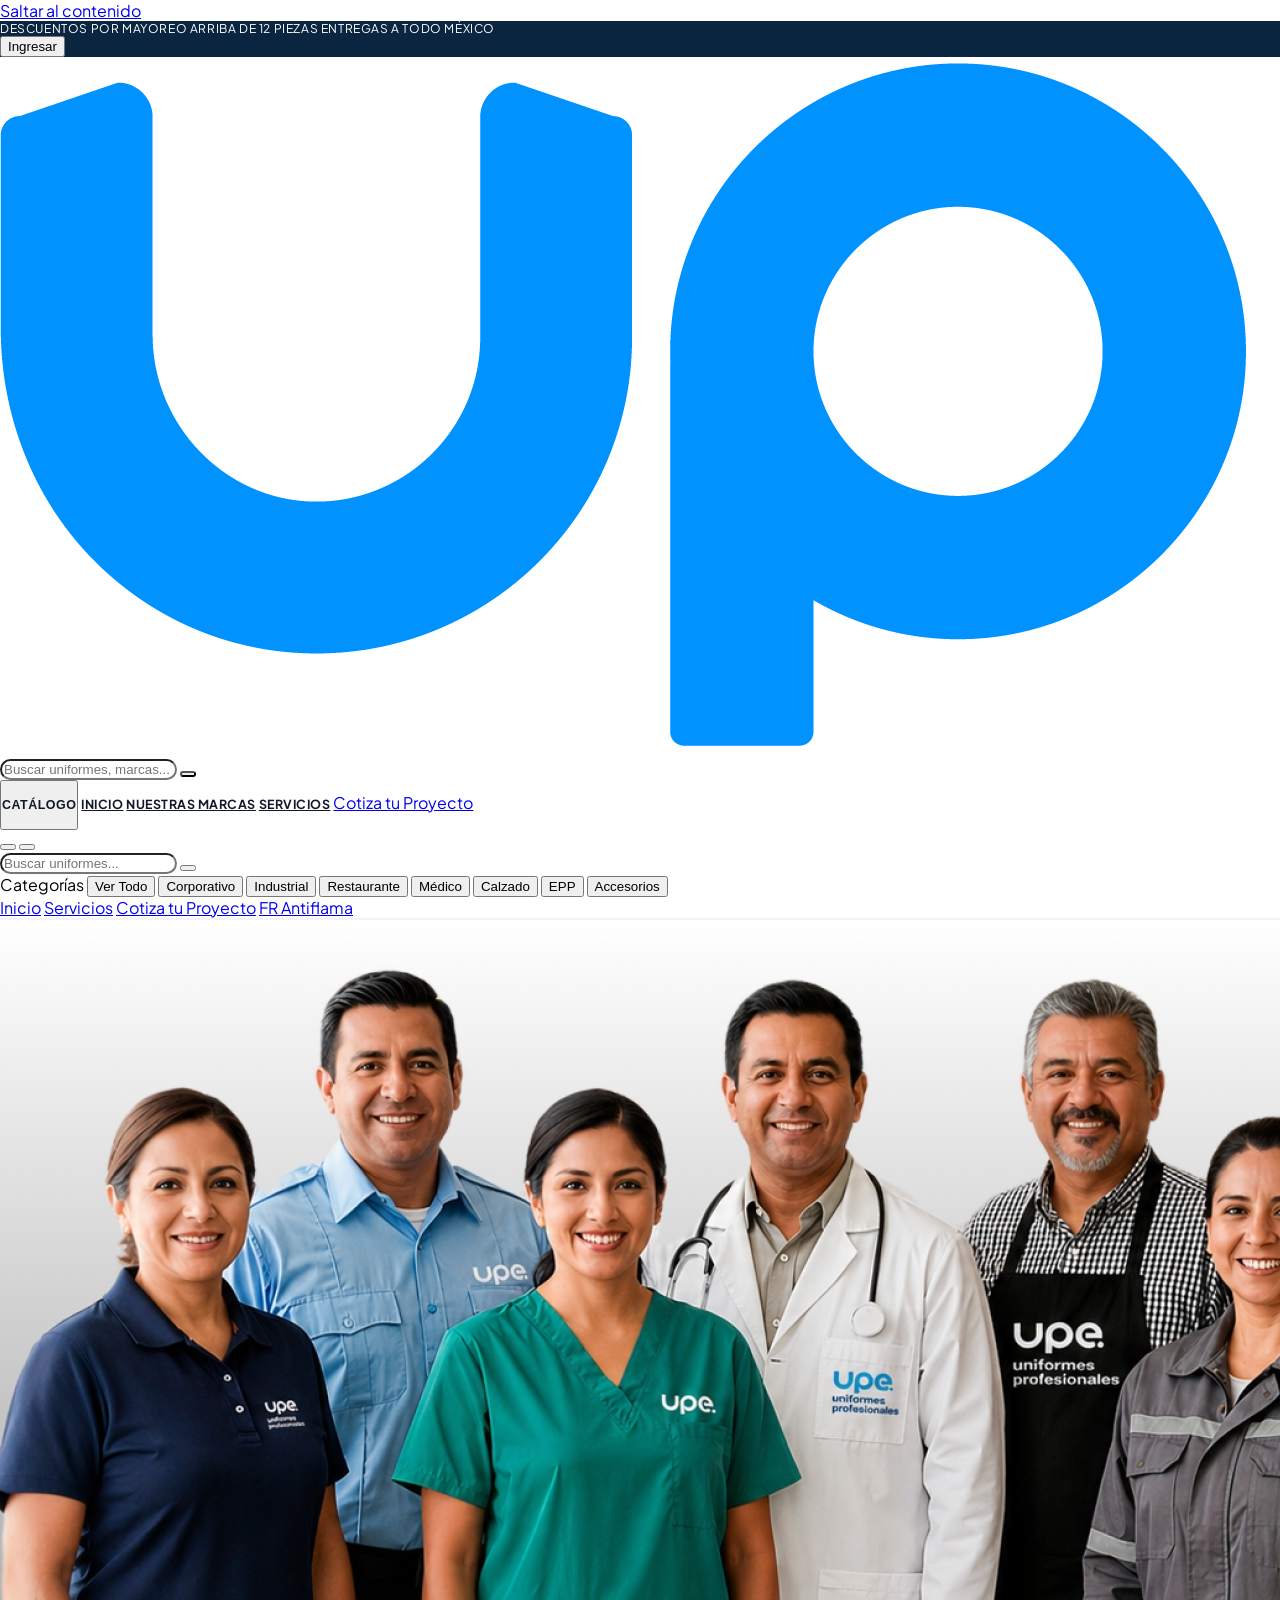
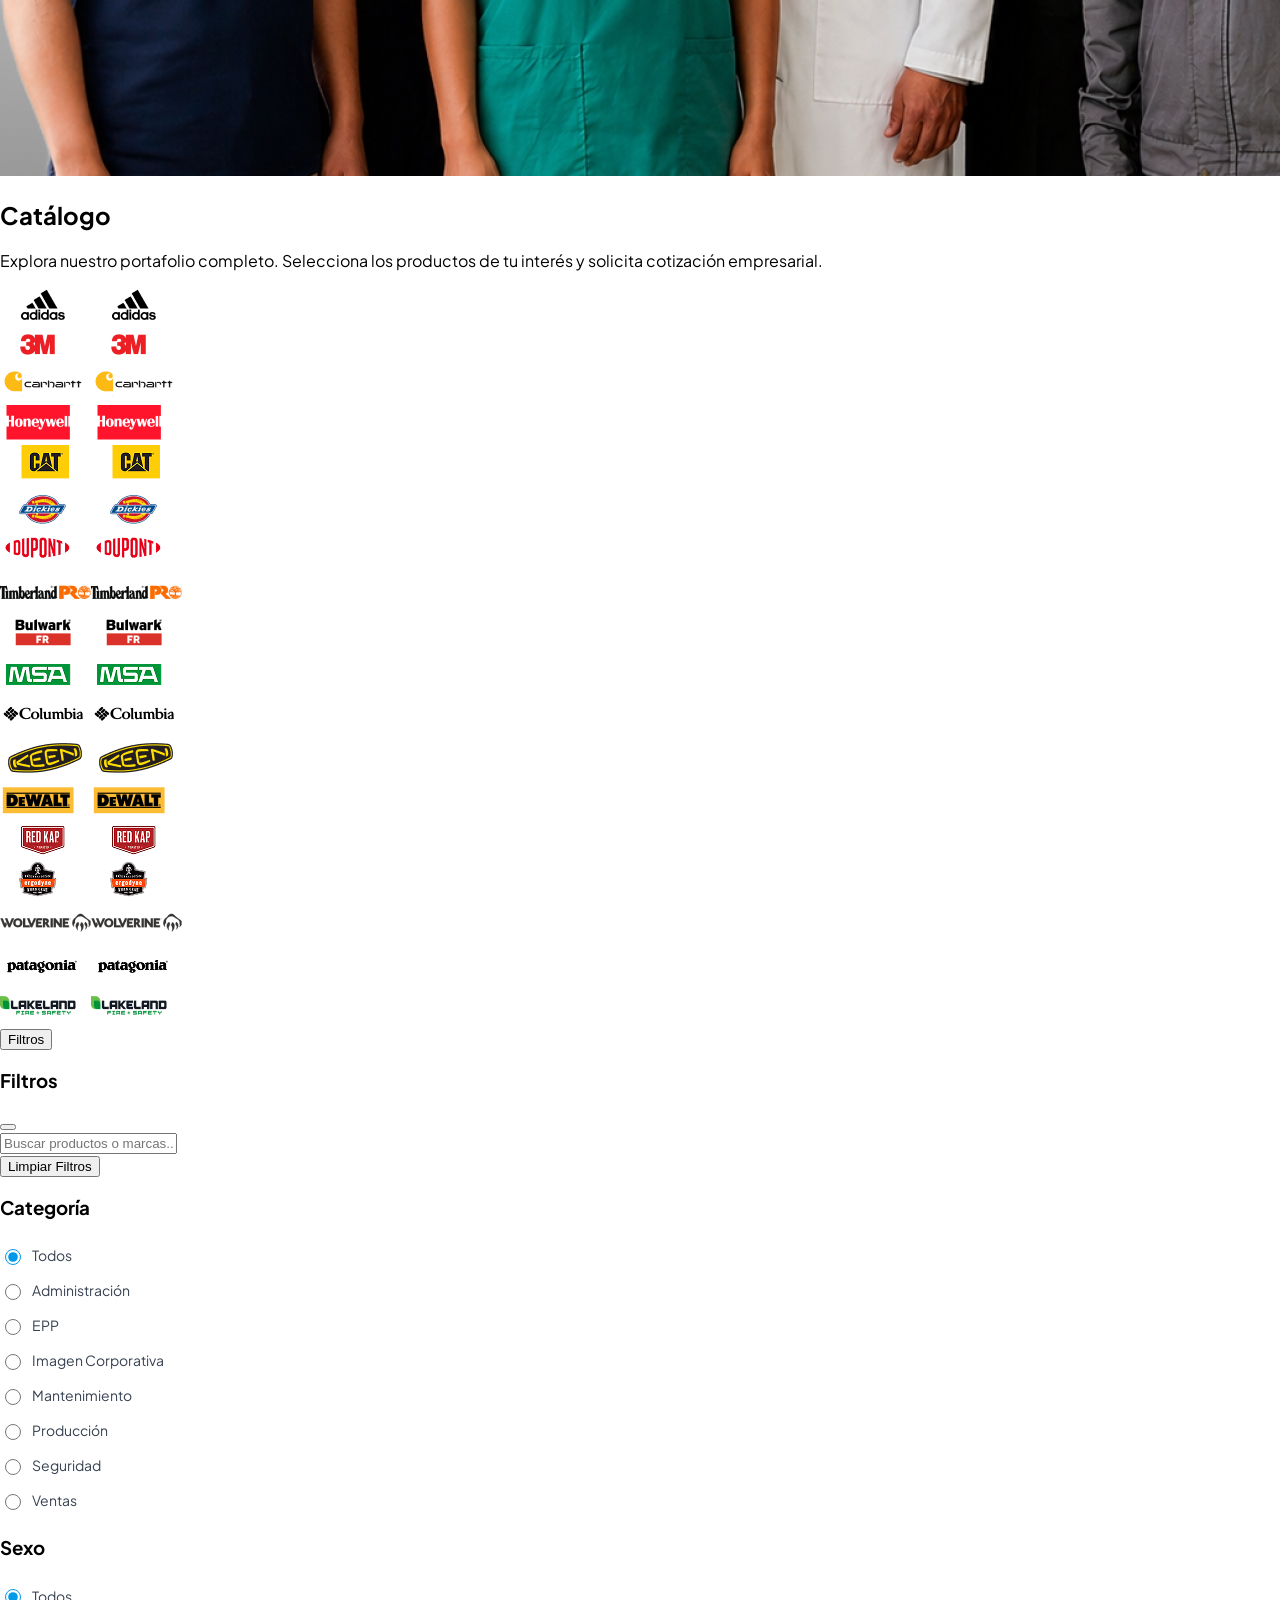
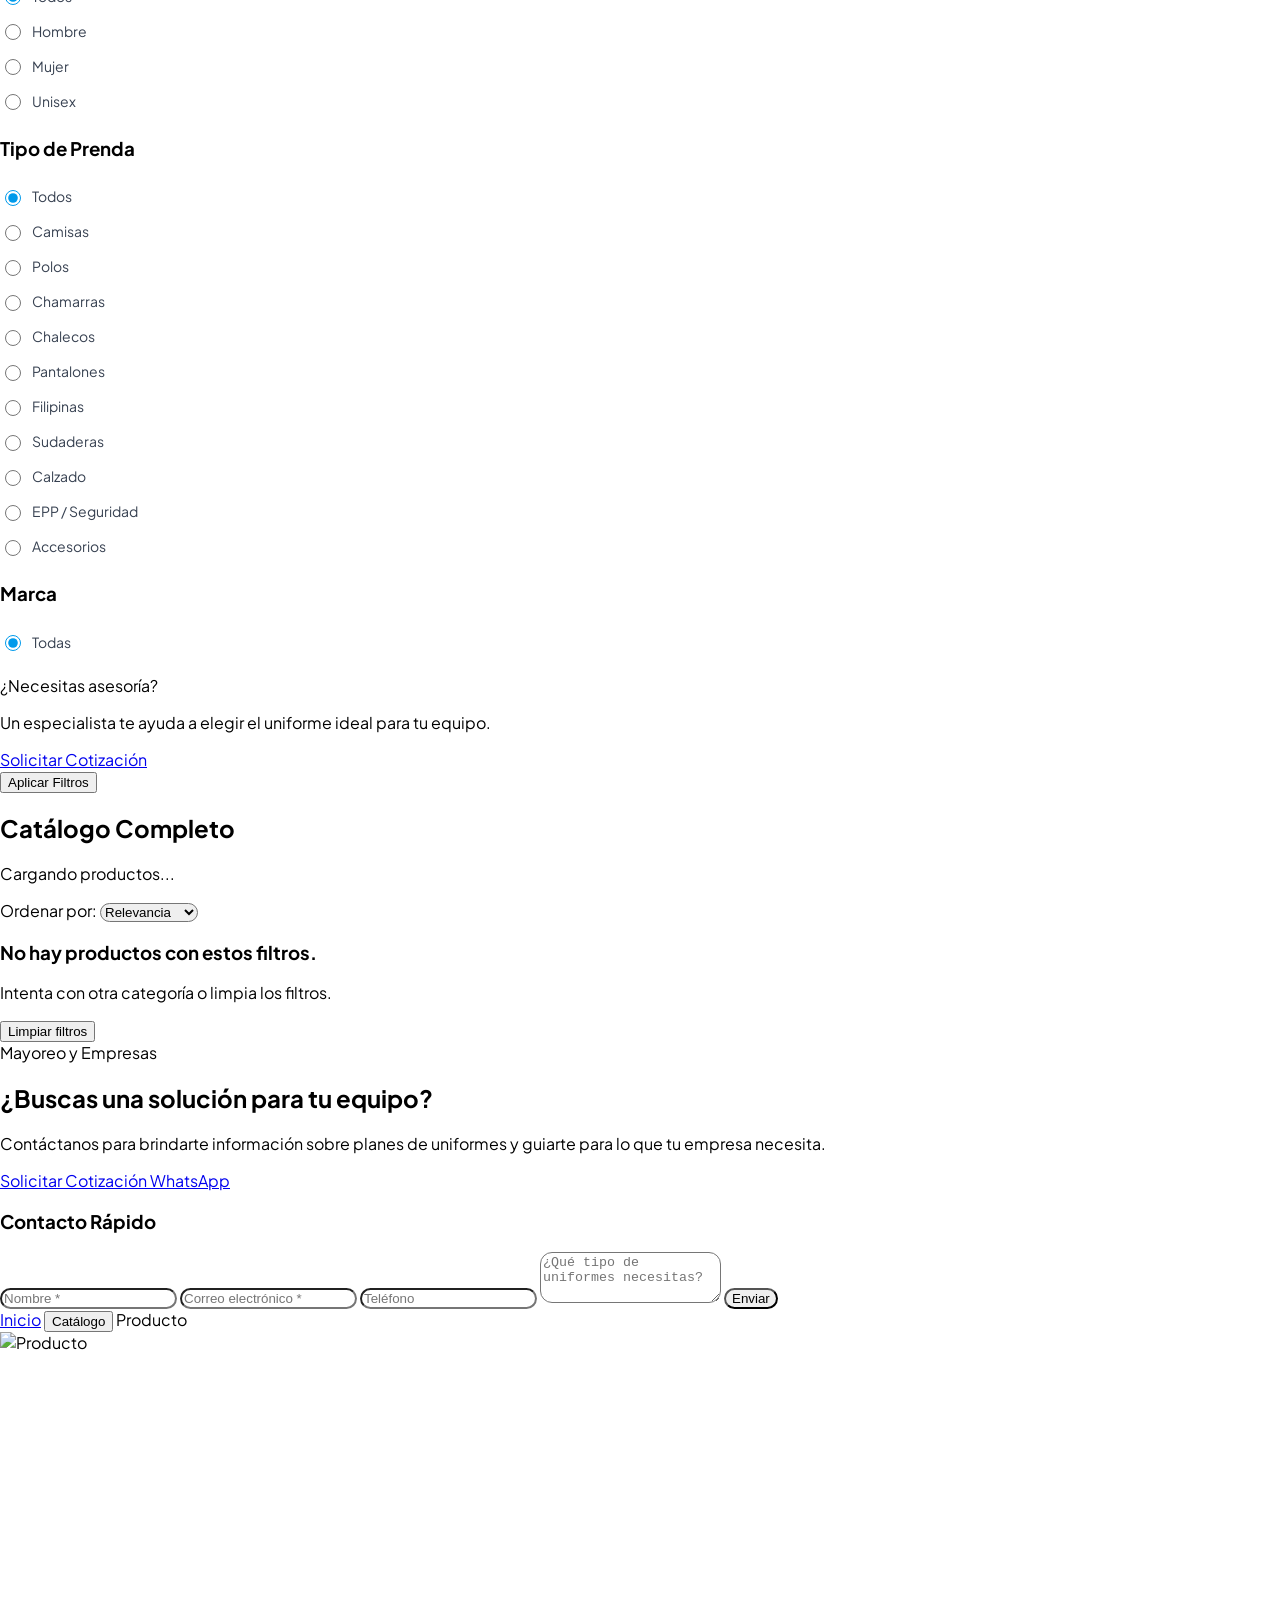
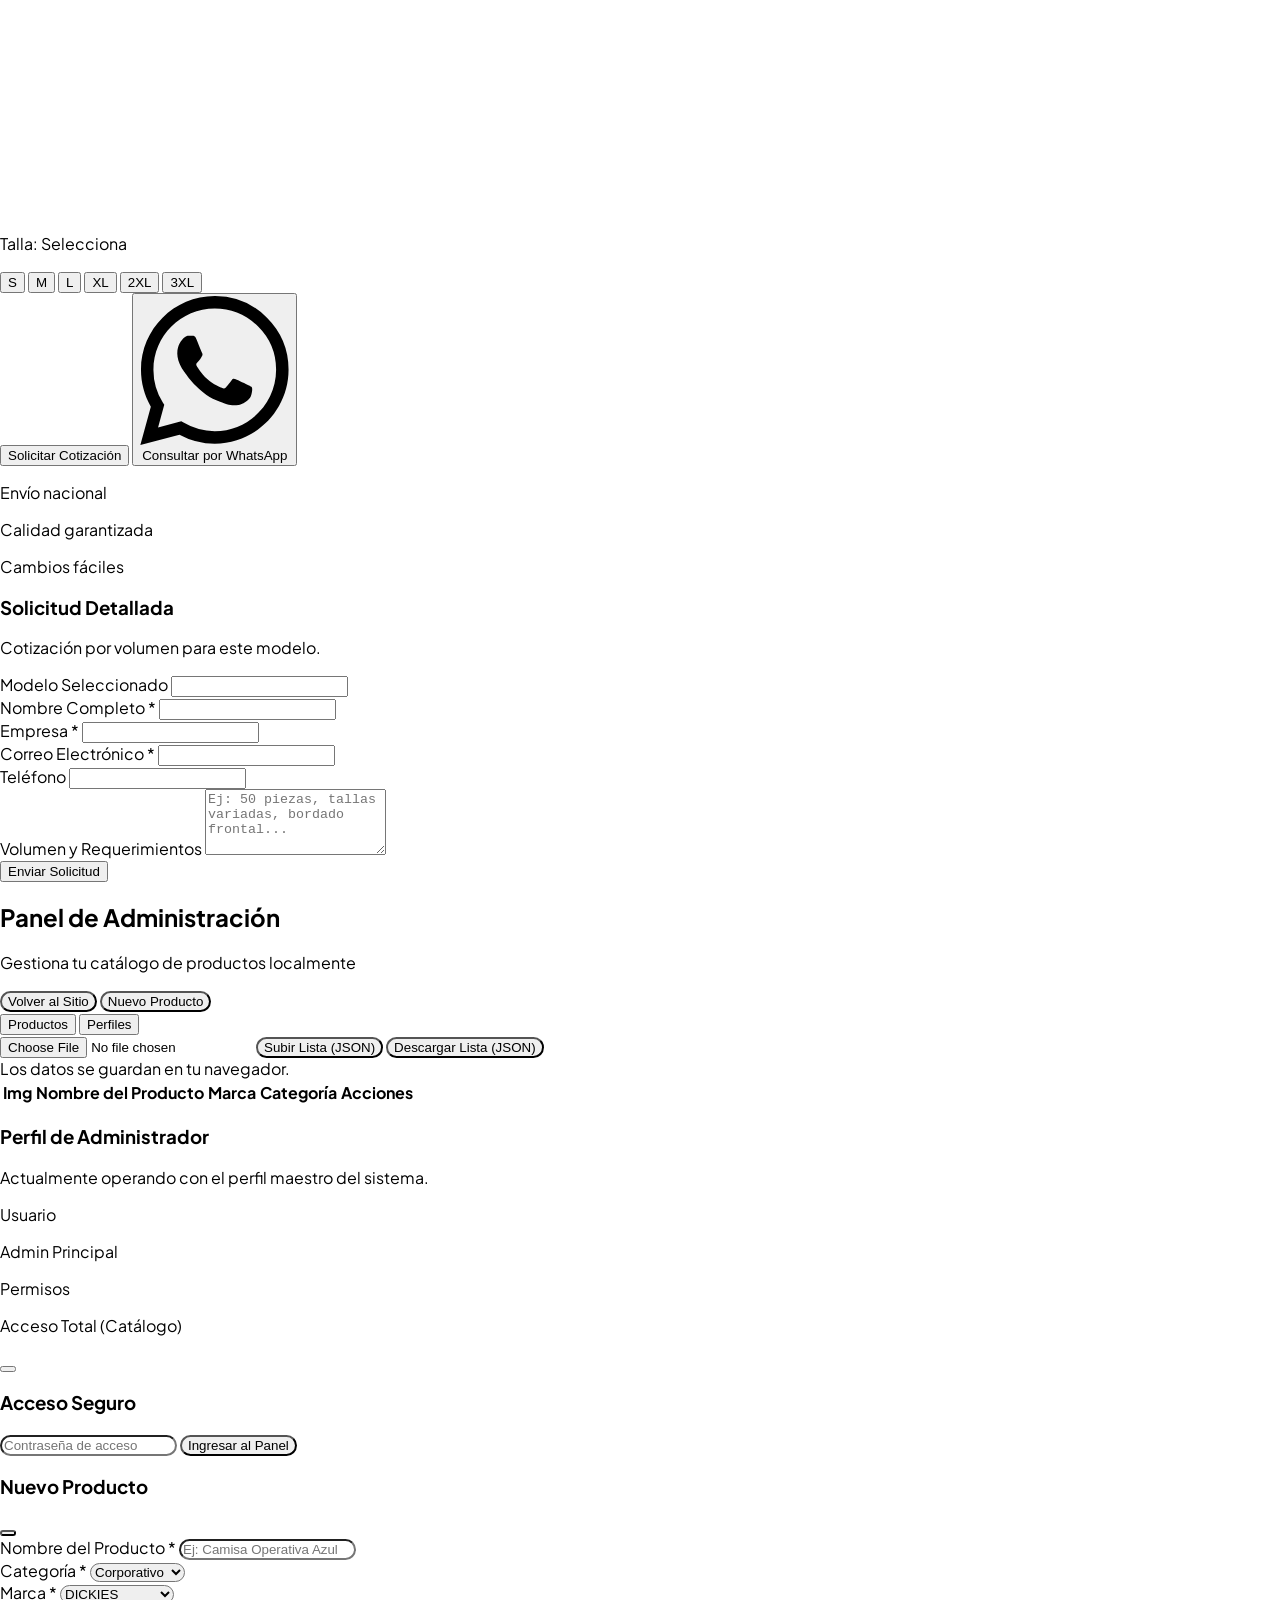
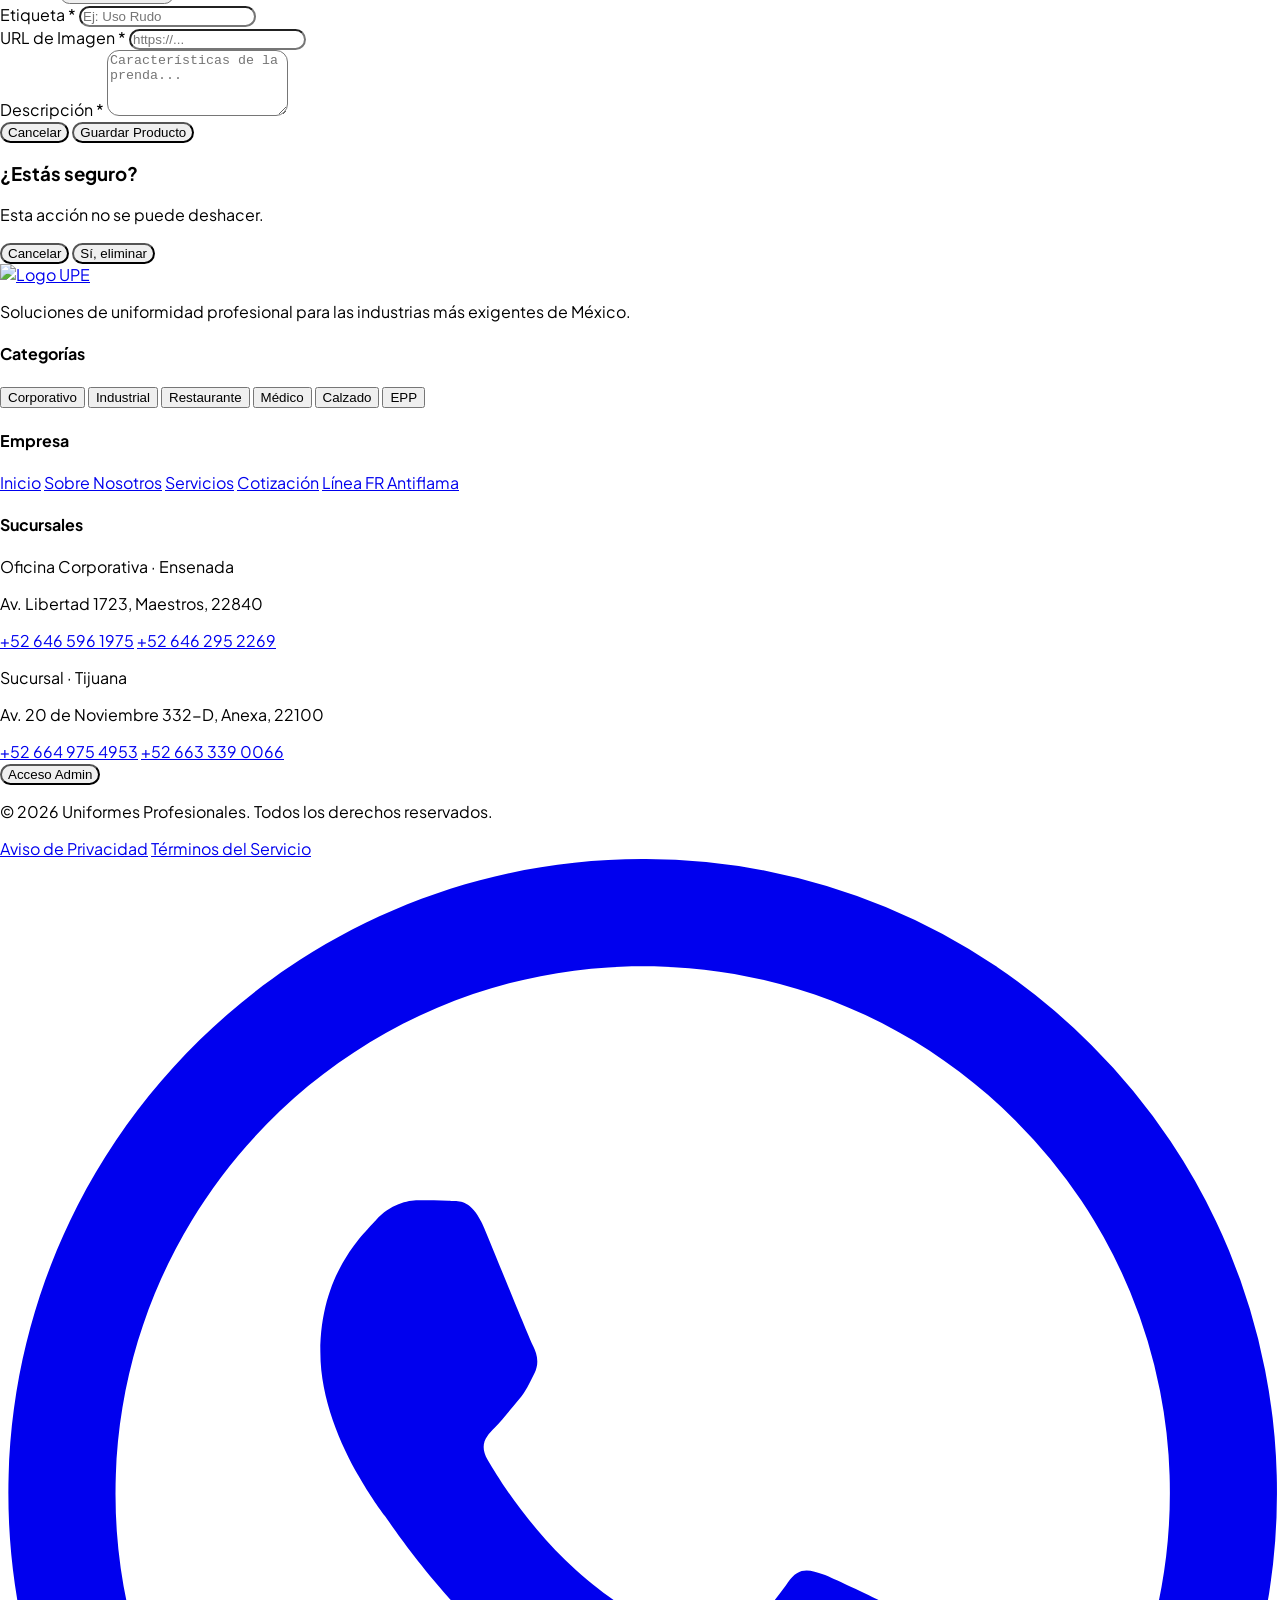
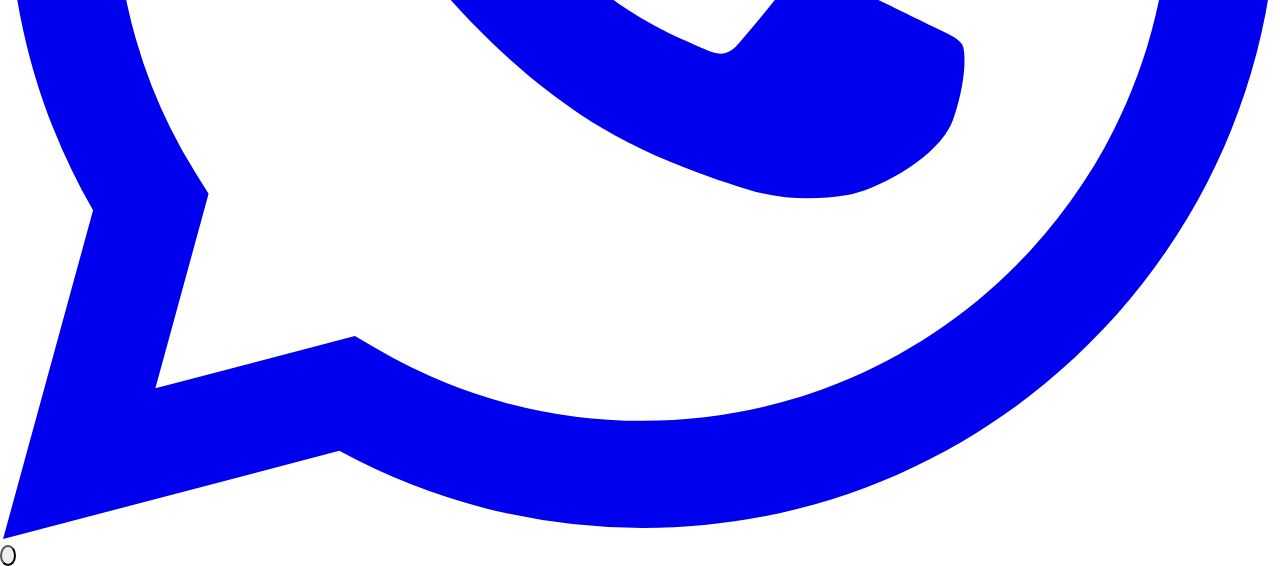
==== commit e01a7889: "feat: drawer de filtros mobile (botón Filtros + panel deslizante)" ====
--- a/catalogo.html
+++ b/catalogo.html
@@ -249,8 +249,21 @@
         <div class="max-w-[1400px] mx-auto px-4 sm:px-6 lg:px-8">
             <div class="flex flex-col lg:flex-row gap-10">
 
+                <!-- Botón filtros mobile -->
+                <button onclick="abrirFiltrosMobile()" class="lg:hidden flex items-center justify-center gap-2 w-full bg-brand-navy text-white font-bold text-xs uppercase tracking-widest py-3.5 rounded-xl mb-2">
+                    <i data-lucide="sliders-horizontal" class="w-4 h-4"></i> Filtros
+                </button>
+
+                <!-- Overlay mobile -->
+                <div id="filtros-overlay" class="fixed inset-0 bg-black/50 z-[9999] hidden lg:hidden" onclick="cerrarFiltrosMobile()"></div>
+
                 <!-- Sidebar con filtros estilo UPEFR -->
-                <aside class="w-full lg:w-64 shrink-0">
+                <aside id="sidebar-filtros" class="fixed top-0 left-0 h-full w-80 bg-white z-[10000] overflow-y-auto transform -translate-x-full transition-transform duration-300 lg:relative lg:translate-x-0 lg:w-64 lg:h-auto lg:z-auto shrink-0 p-6 lg:p-0 shadow-2xl lg:shadow-none">
+                    <!-- Cerrar mobile -->
+                    <div class="flex items-center justify-between mb-5 lg:hidden">
+                        <h3 class="text-lg font-extrabold text-brand-navy uppercase tracking-wider">Filtros</h3>
+                        <button onclick="cerrarFiltrosMobile()" class="text-gray-400 hover:text-brand-navy"><i data-lucide="x" class="w-5 h-5"></i></button>
+                    </div>
                     <!-- Buscador sidebar -->
                     <div class="mb-6 relative">
                         <input type="text" id="buscador" onkeyup="aplicarFiltros()" placeholder="Buscar productos o marcas..."
@@ -323,6 +336,11 @@
                             Solicitar Cotización
                         </a>
                     </div>
+
+                    <!-- Botón aplicar filtros mobile -->
+                    <button onclick="cerrarFiltrosMobile()" class="lg:hidden w-full mt-4 bg-brand-blue text-white font-bold text-xs uppercase tracking-widest py-3.5 rounded-xl">
+                        Aplicar Filtros
+                    </button>
                 </aside>
 
                 <!-- Área de productos -->
@@ -1267,6 +1285,19 @@
 
     function closeMobile() { document.getElementById('mobile-menu').classList.add('hidden'); }
 
+    // --- FILTROS MOBILE DRAWER ---
+    function abrirFiltrosMobile() {
+        document.getElementById('sidebar-filtros').classList.remove('-translate-x-full');
+        document.getElementById('filtros-overlay').classList.remove('hidden');
+        document.body.style.overflow = 'hidden';
+        lucide.createIcons();
+    }
+    function cerrarFiltrosMobile() {
+        document.getElementById('sidebar-filtros').classList.add('-translate-x-full');
+        document.getElementById('filtros-overlay').classList.add('hidden');
+        document.body.style.overflow = '';
+    }
+
     // --- INIT ---
     lucide.createIcons();
 
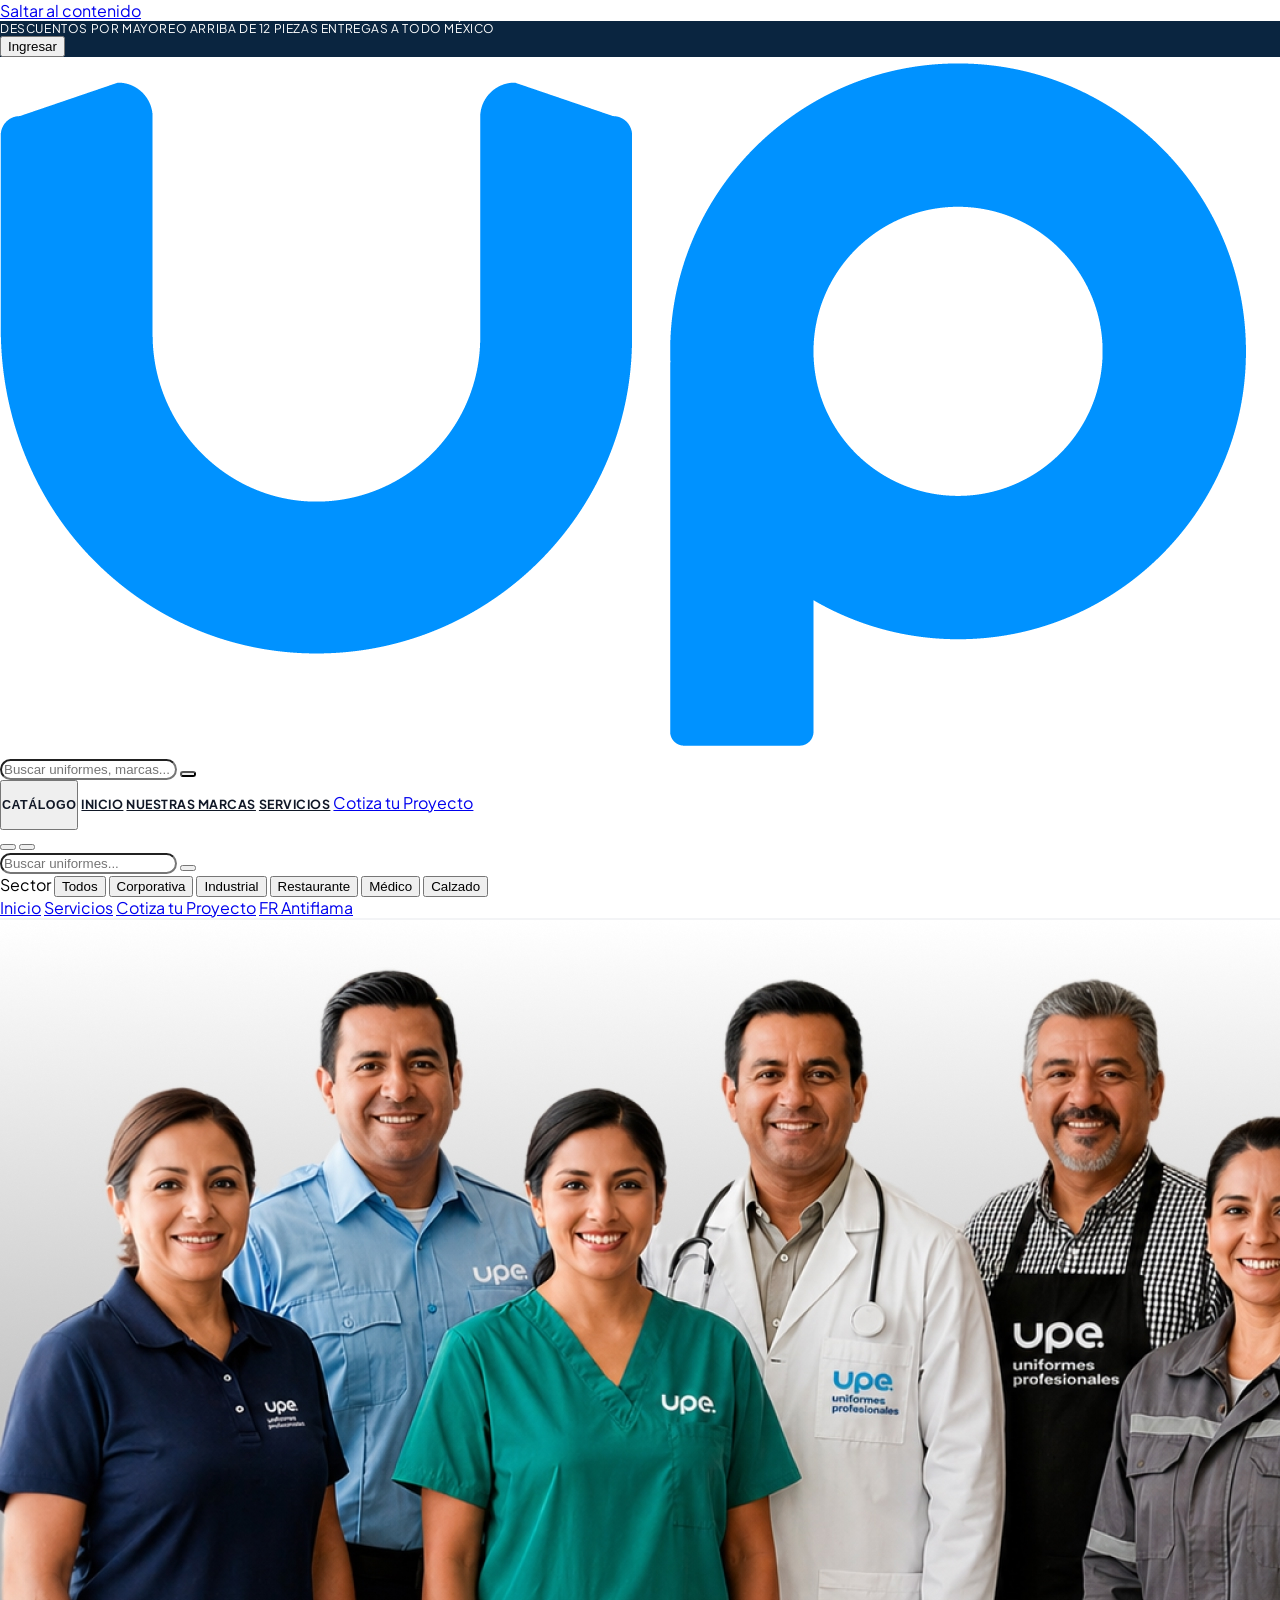
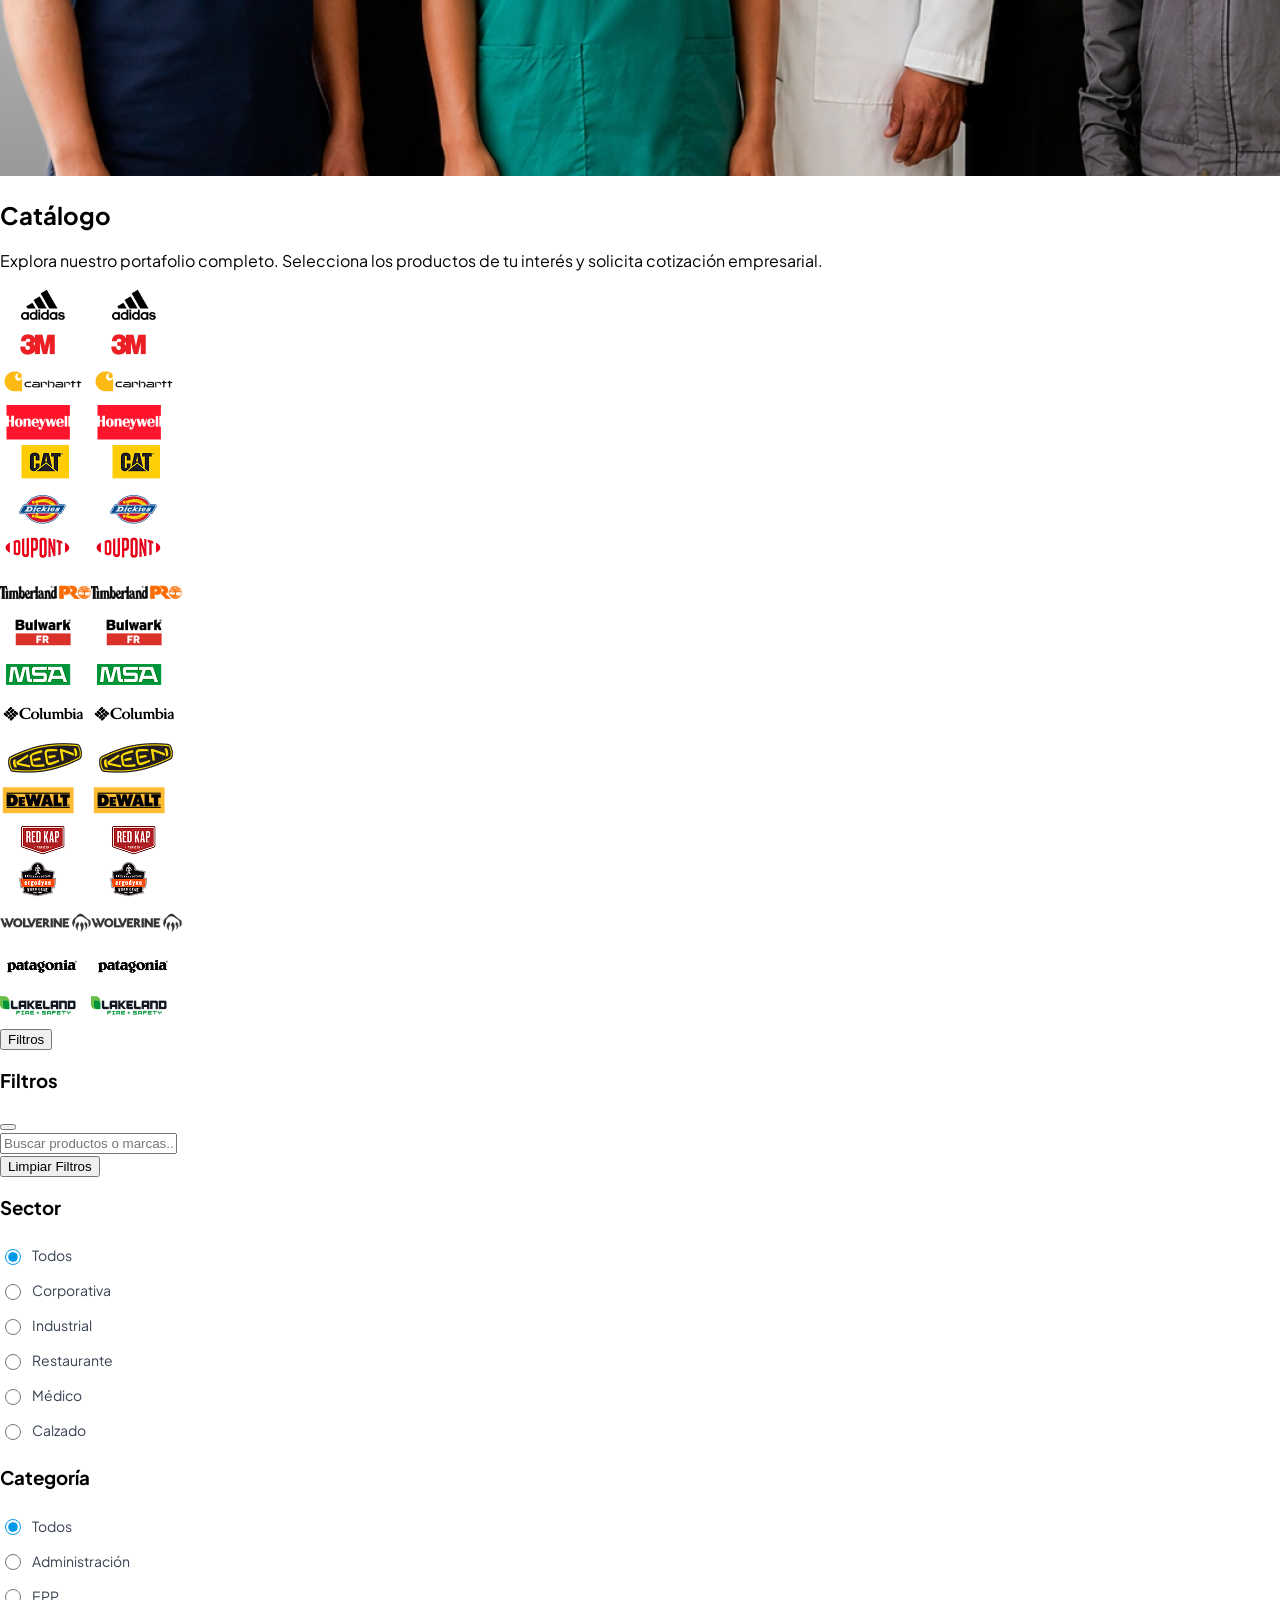
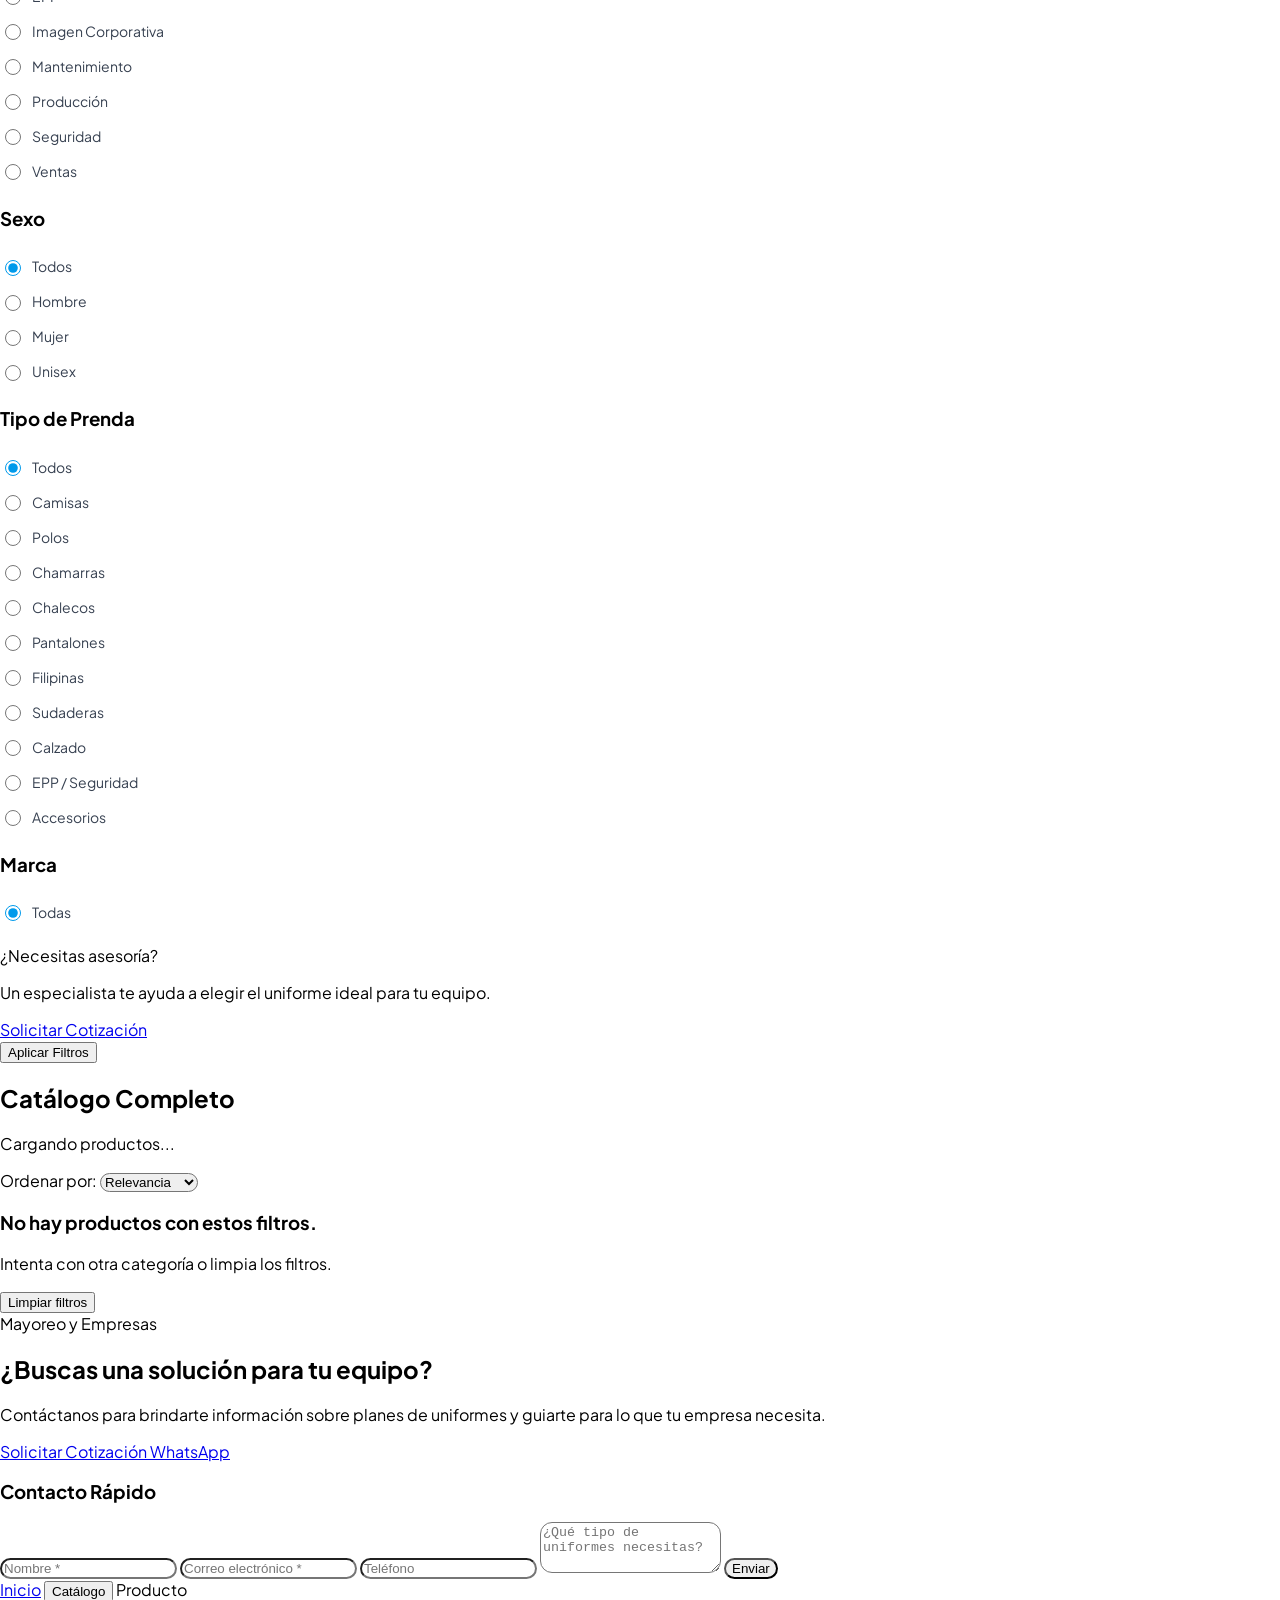
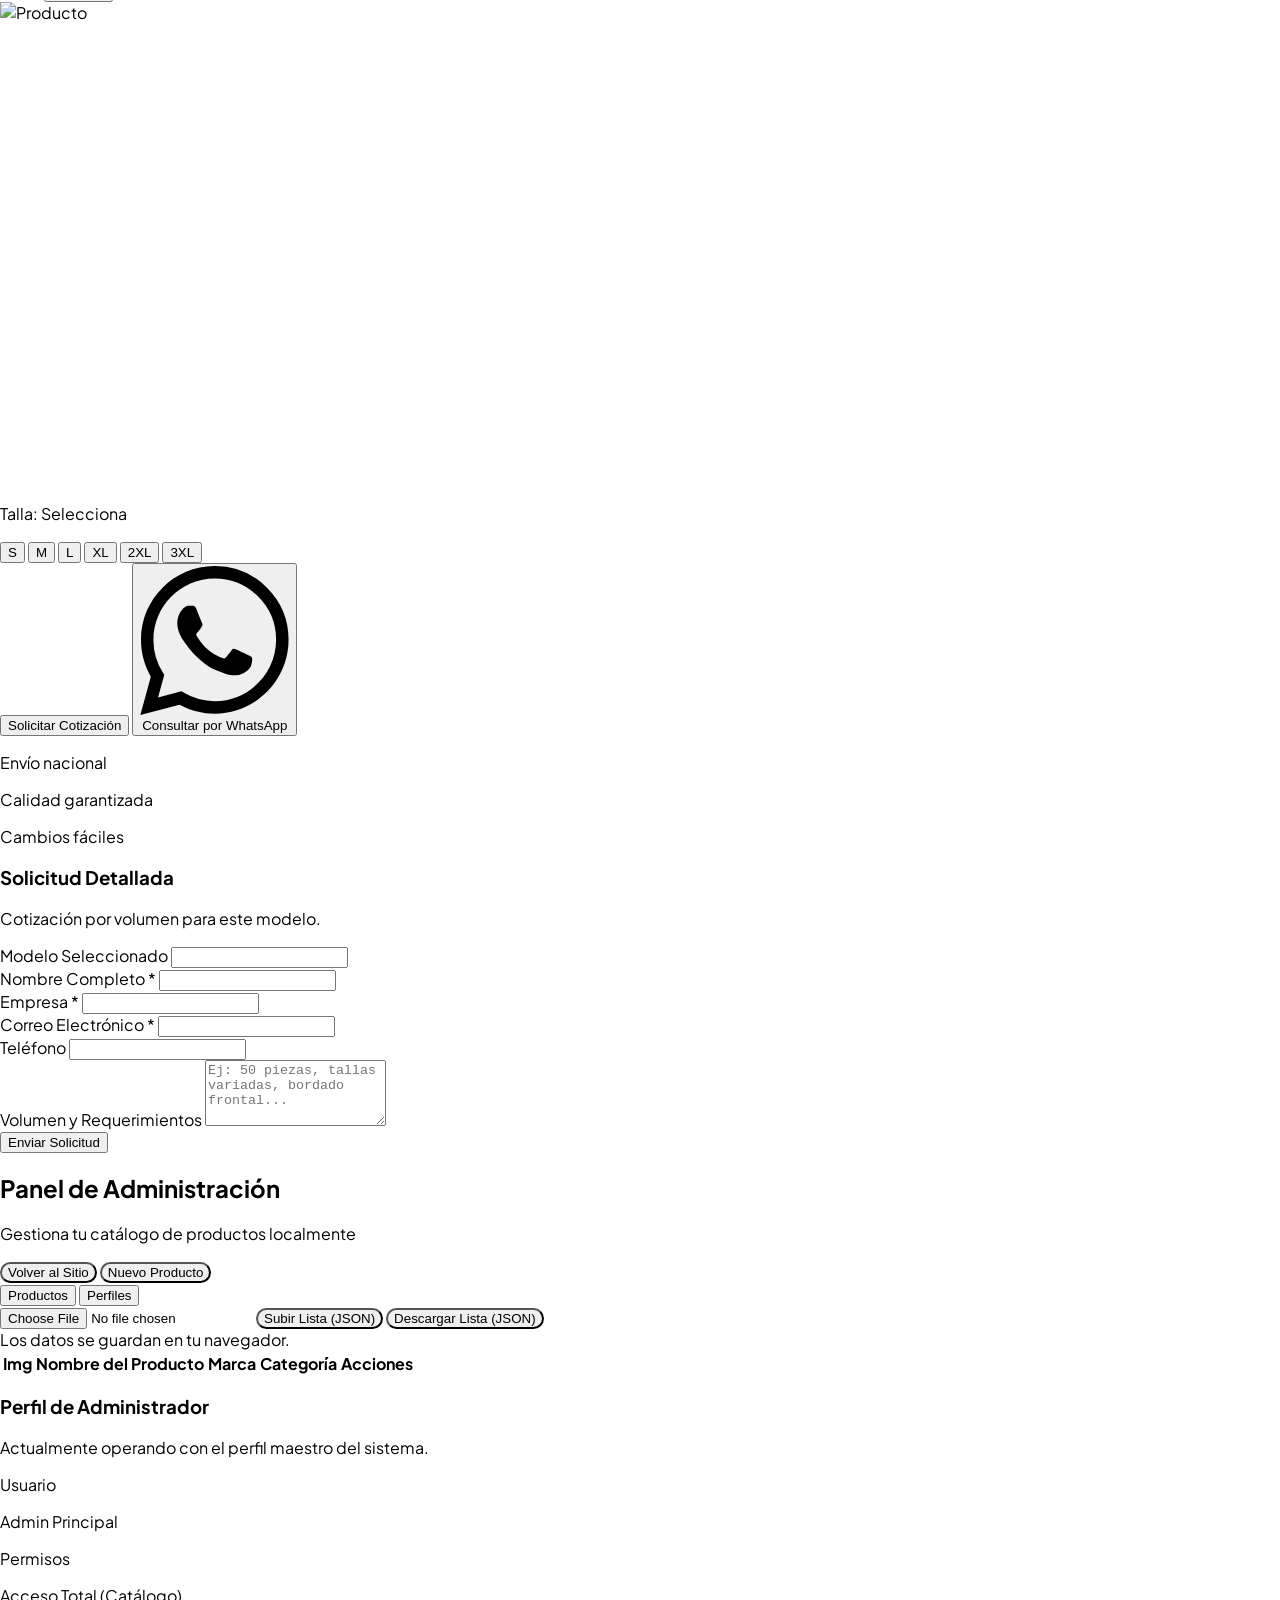
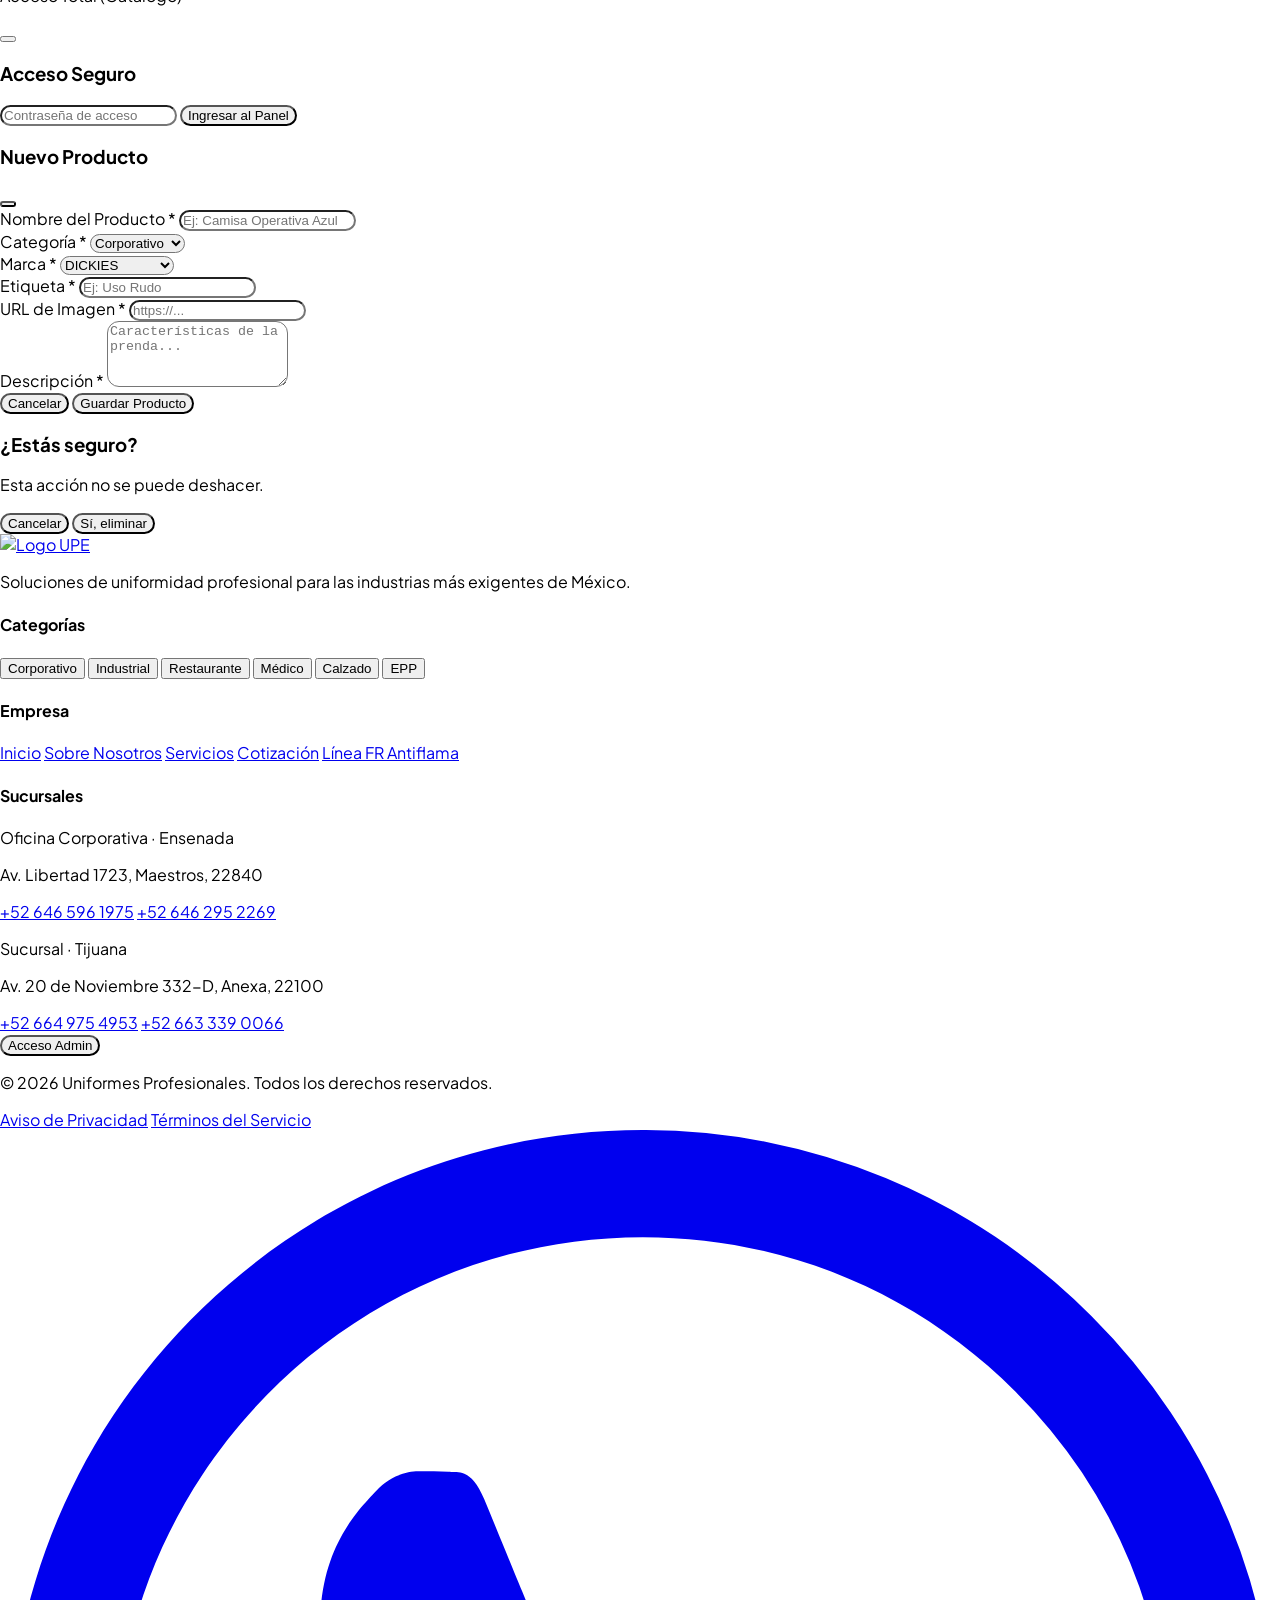
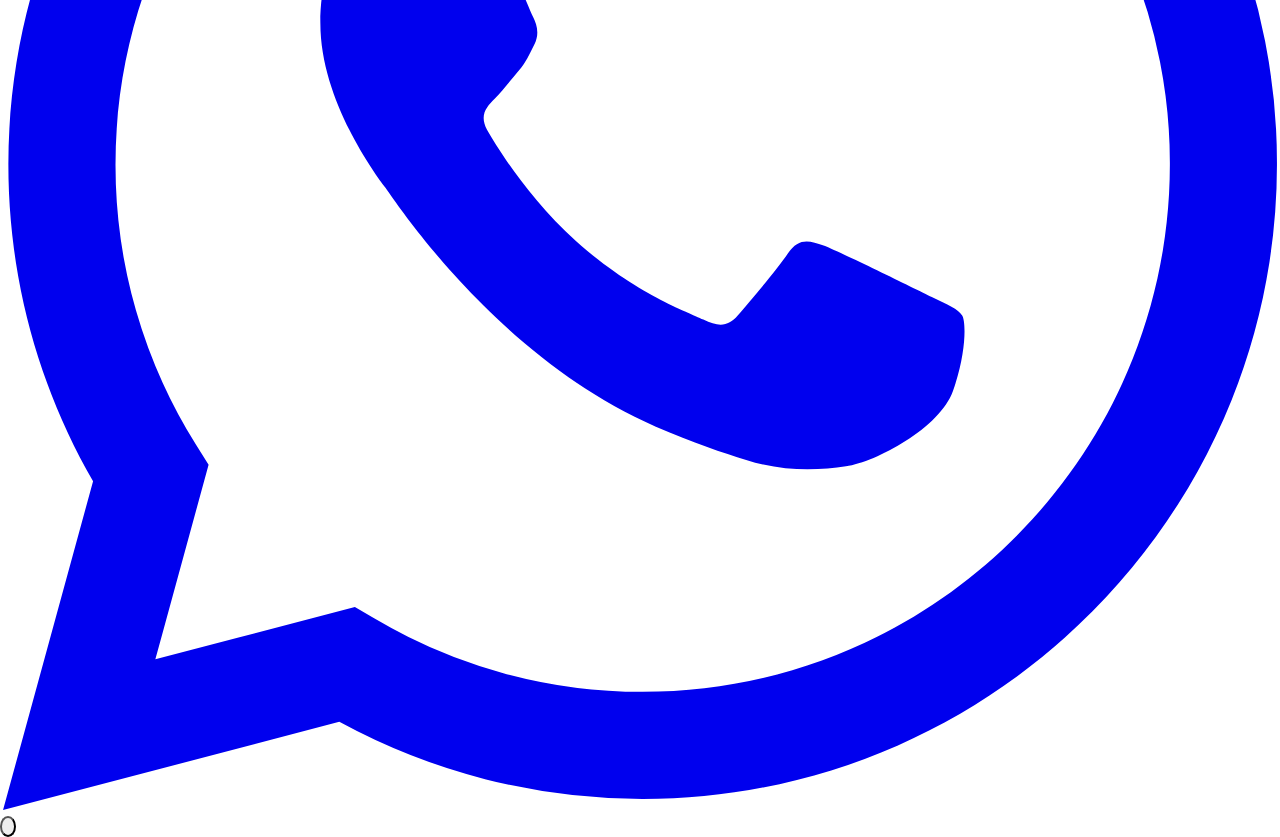
==== commit 7e3d10c1: "feat: hero mobile alignment fix, new sector categories (Corporativa/Industrial/Restaurante/Medico/Ca" ====
--- a/catalogo.html
+++ b/catalogo.html
@@ -153,15 +153,13 @@
     <div id="mobile-menu" class="hidden lg:hidden bg-white border-t border-gray-100 absolute w-full shadow-2xl max-h-[85vh] overflow-y-auto z-50">
         <div class="px-6 py-4 space-y-1 flex flex-col">
             <div class="py-4 border-b border-gray-100">
-                <span class="block text-sm font-extrabold text-gray-400 uppercase tracking-widest mb-3">Categorías</span>
-                <button onclick="filtrarCatalogo('todos');closeMobile()" class="w-full text-left py-2 text-sm font-semibold text-gray-700 hover:text-brand-blue flex items-center gap-2"><i data-lucide="minus" class="w-3 h-3"></i> Ver Todo</button>
-                <button onclick="filtrarCatalogo('corporativo');closeMobile()" class="w-full text-left py-2 text-sm font-semibold text-gray-700 hover:text-brand-blue flex items-center gap-2"><i data-lucide="minus" class="w-3 h-3"></i> Corporativo</button>
-                <button onclick="filtrarCatalogo('industrial');closeMobile()" class="w-full text-left py-2 text-sm font-semibold text-gray-700 hover:text-brand-blue flex items-center gap-2"><i data-lucide="minus" class="w-3 h-3"></i> Industrial</button>
-                <button onclick="filtrarCatalogo('restaurante');closeMobile()" class="w-full text-left py-2 text-sm font-semibold text-gray-700 hover:text-brand-blue flex items-center gap-2"><i data-lucide="minus" class="w-3 h-3"></i> Restaurante</button>
-                <button onclick="filtrarCatalogo('medico');closeMobile()" class="w-full text-left py-2 text-sm font-semibold text-gray-700 hover:text-brand-blue flex items-center gap-2"><i data-lucide="minus" class="w-3 h-3"></i> Médico</button>
-                <button onclick="filtrarCatalogo('calzado');closeMobile()" class="w-full text-left py-2 text-sm font-semibold text-gray-700 hover:text-brand-blue flex items-center gap-2"><i data-lucide="minus" class="w-3 h-3"></i> Calzado</button>
-                <button onclick="filtrarCatalogo('epp');closeMobile()" class="w-full text-left py-2 text-sm font-semibold text-gray-700 hover:text-brand-blue flex items-center gap-2"><i data-lucide="minus" class="w-3 h-3"></i> EPP</button>
-                <button onclick="filtrarCatalogo('accesorios');closeMobile()" class="w-full text-left py-2 text-sm font-semibold text-gray-700 hover:text-brand-blue flex items-center gap-2"><i data-lucide="minus" class="w-3 h-3"></i> Accesorios</button>
+                <span class="block text-sm font-extrabold text-gray-400 uppercase tracking-widest mb-3">Sector</span>
+                <button onclick="filtrarSector('todos');closeMobile()" class="w-full text-left py-2 text-sm font-semibold text-gray-700 hover:text-brand-blue flex items-center gap-2"><i data-lucide="minus" class="w-3 h-3"></i> Todos</button>
+                <button onclick="filtrarSector('corporativa');closeMobile()" class="w-full text-left py-2 text-sm font-semibold text-gray-700 hover:text-brand-blue flex items-center gap-2"><i data-lucide="minus" class="w-3 h-3"></i> Corporativa</button>
+                <button onclick="filtrarSector('industrial');closeMobile()" class="w-full text-left py-2 text-sm font-semibold text-gray-700 hover:text-brand-blue flex items-center gap-2"><i data-lucide="minus" class="w-3 h-3"></i> Industrial</button>
+                <button onclick="filtrarSector('restaurante');closeMobile()" class="w-full text-left py-2 text-sm font-semibold text-gray-700 hover:text-brand-blue flex items-center gap-2"><i data-lucide="minus" class="w-3 h-3"></i> Restaurante</button>
+                <button onclick="filtrarSector('medico');closeMobile()" class="w-full text-left py-2 text-sm font-semibold text-gray-700 hover:text-brand-blue flex items-center gap-2"><i data-lucide="minus" class="w-3 h-3"></i> Médico</button>
+                <button onclick="filtrarSector('calzado');closeMobile()" class="w-full text-left py-2 text-sm font-semibold text-gray-700 hover:text-brand-blue flex items-center gap-2"><i data-lucide="minus" class="w-3 h-3"></i> Calzado</button>
             </div>
             <a href="index.html" class="text-left py-4 text-sm font-bold uppercase tracking-wider text-brand-navy border-b border-gray-100 hover:text-brand-blue">Inicio</a>
             <a href="index.html#servicios" class="text-left py-4 text-sm font-bold uppercase tracking-wider text-brand-navy border-b border-gray-100 hover:text-brand-blue">Servicios</a>
@@ -275,6 +273,19 @@
                     <button onclick="limpiarFiltros()" class="w-full mb-5 text-xs font-bold uppercase tracking-widest text-brand-blue hover:text-brand-navy border border-brand-blue/30 hover:border-brand-blue px-4 py-2.5 rounded-lg transition-colors flex items-center justify-center gap-2">
                         <i data-lucide="x" class="w-3 h-3"></i> Limpiar Filtros
                     </button>
+
+                    <!-- FILTRO: Sector -->
+                    <div class="mb-5 border-b border-gray-100 pb-5">
+                        <h3 class="font-extrabold text-brand-navy text-xs uppercase tracking-widest mb-3">Sector</h3>
+                        <div class="flex flex-col gap-0.5" id="filtro-sector">
+                            <label class="radio-filter"><input type="radio" name="f-sector" value="todos" checked onchange="aplicarFiltros()"><span>Todos</span></label>
+                            <label class="radio-filter"><input type="radio" name="f-sector" value="corporativa" onchange="aplicarFiltros()"><span>Corporativa</span></label>
+                            <label class="radio-filter"><input type="radio" name="f-sector" value="industrial" onchange="aplicarFiltros()"><span>Industrial</span></label>
+                            <label class="radio-filter"><input type="radio" name="f-sector" value="restaurante" onchange="aplicarFiltros()"><span>Restaurante</span></label>
+                            <label class="radio-filter"><input type="radio" name="f-sector" value="medico" onchange="aplicarFiltros()"><span>Médico</span></label>
+                            <label class="radio-filter"><input type="radio" name="f-sector" value="calzado" onchange="aplicarFiltros()"><span>Calzado</span></label>
+                        </div>
+                    </div>
 
                     <!-- FILTRO: Categoría -->
                     <div class="mb-5 border-b border-gray-100 pb-5">
@@ -979,20 +990,61 @@
         });
     }
 
+    // Mapeo sector -> categorías de prendas que corresponden
+    const sectorCategorias = {
+        'corporativa': ['Administración', 'Ventas', 'Imagen Corporativa'],
+        'industrial':  ['Producción', 'Mantenimiento', 'EPP'],
+        'restaurante': ['Mantenimiento'],
+        'medico':      ['Mantenimiento', 'EPP'],
+        'calzado':     ['EPP', 'Seguridad']
+    };
+    const sectorKeywords = {
+        'restaurante': ['filipina', 'delantal', 'mandil', 'cocina', 'chef'],
+        'medico':      ['filipina', 'médico', 'clinico', 'cargo', 'sanitario'],
+        'calzado':     ['bota', 'tenis', 'calzado', 'zapato', 'pvc']
+    };
+    let sectorActual = 'todos';
+
+
     // --- FUNCIÓN PRINCIPAL DE FILTRADO ---
     function aplicarFiltros() {
         const cat = document.querySelector('input[name="f-cat"]:checked')?.value || 'todos';
+        const sector = document.querySelector('input[name="f-sector"]:checked')?.value || 'todos';
         const sexo = document.querySelector('input[name="f-sexo"]:checked')?.value || 'todos';
         const tipo = document.querySelector('input[name="f-tipo"]:checked')?.value || 'todos';
         const marca = document.querySelector('input[name="f-marca"]:checked')?.value || 'todos';
         const query = (document.getElementById('buscador')?.value || '').toLowerCase().trim();
 
         categoriaActual = cat;
+        sectorActual = sector;
 
         let filtrados = [...productos];
 
-        // Filtro categoría
-        if (cat !== 'todos') filtrados = filtrados.filter(p => p.categoria === cat);
+        // Filtro SECTOR (agrupa múltiples categorías de prenda)
+        if (sector !== 'todos') {
+            const cats = sectorCategorias[sector] || [];
+            const keywords = sectorKeywords[sector] || [];
+            filtrados = filtrados.filter(p => {
+                const catMatch = cats.includes(p.categoria);
+                if (!keywords.length) return catMatch;
+                const nomLow = p.nombre.toLowerCase();
+                const kwMatch = keywords.some(kw => nomLow.includes(kw));
+                // For sectors with keywords: must match category AND keyword, OR just keyword
+                if (sector === 'restaurante' || sector === 'medico' || sector === 'calzado') {
+                    return kwMatch || (catMatch && keywords.some(kw => nomLow.includes(kw) || p.desc.toLowerCase().includes(kw)));
+                }
+                return catMatch;
+            });
+            // Update title
+            const titleMap = { corporativa: 'Corporativa', industrial: 'Industrial', restaurante: 'Restaurante', medico: 'Médico', calzado: 'Calzado' };
+            const titEl = document.getElementById('titulo-catalogo');
+            if (titEl) titEl.innerText = `Sector ${titleMap[sector] || sector}`;
+        } else {
+            // Filtro categoría granular solo si no hay sector
+            if (cat !== 'todos') filtrados = filtrados.filter(p => p.categoria === cat);
+            const titEl = document.getElementById('titulo-catalogo');
+            if (titEl) titEl.innerText = cat === 'todos' ? 'Catálogo Completo' : cat;
+        }
 
         // Filtro sexo
         if (sexo !== 'todos') filtrados = filtrados.filter(p => detectarSexo(p.nombre) === sexo);
@@ -1017,11 +1069,25 @@
     }
 
     function limpiarFiltros() {
-        document.querySelectorAll('input[name="f-cat"][value="todos"], input[name="f-sexo"][value="todos"], input[name="f-tipo"][value="todos"], input[name="f-marca"][value="todos"]').forEach(r => r.checked = true);
+        document.querySelectorAll('input[name="f-cat"][value="todos"], input[name="f-sexo"][value="todos"], input[name="f-tipo"][value="todos"], input[name="f-marca"][value="todos"], input[name="f-sector"][value="todos"]').forEach(r => r.checked = true);
         const buscador = document.getElementById('buscador');
         if (buscador) buscador.value = '';
         categoriaActual = 'todos';
+        sectorActual = 'todos';
         aplicarFiltros();
+    }
+
+    function filtrarSector(sector) {
+        const radio = document.querySelector(`input[name="f-sector"][value="${sector}"]`);
+        if (radio) radio.checked = true;
+        sectorActual = sector;
+        // Reset category filter when sector changes
+        const todosRad = document.querySelector('input[name="f-cat"][value="todos"]');
+        if (todosRad) todosRad.checked = true;
+        aplicarFiltros();
+        setTimeout(() => {
+            document.getElementById('tienda')?.scrollIntoView({ behavior: 'smooth', block: 'start' });
+        }, 80);
     }
 
     function filtrarCatalogo(categoria) {
@@ -1032,6 +1098,10 @@
             const todosCat = document.querySelector('input[name="f-cat"][value="todos"]');
             if (todosCat) todosCat.checked = true;
         }
+        // Reset sector filter
+        const todosSector = document.querySelector('input[name="f-sector"][value="todos"]');
+        if (todosSector) todosSector.checked = true;
+        sectorActual = 'todos';
         aplicarFiltros();
         setTimeout(() => {
             document.getElementById('tienda')?.scrollIntoView({ behavior: 'smooth', block: 'start' });
@@ -1120,12 +1190,15 @@
         }
     })();
 
-    // Handle query params from index.html (?cat=X or ?q=X)
+    // Handle query params from index.html (?cat=X or ?sector=X or ?q=X)
     (function initQueryParams() {
         const params = new URLSearchParams(location.search);
+        const sector = params.get('sector');
         const cat = params.get('cat');
         const q = params.get('q');
-        if (cat && cat !== 'todos') {
+        if (sector && sector !== 'todos') {
+            setTimeout(() => filtrarSector(sector), 100);
+        } else if (cat && cat !== 'todos') {
             setTimeout(() => filtrarCatalogo(cat), 100);
         } else if (q) {
             setTimeout(() => {
@@ -1318,10 +1391,15 @@
 
         // Read URL params
         const params = new URLSearchParams(window.location.search);
+        const sectorParam = params.get('sector');
         const cat = params.get('cat') || 'todos';
         const query = params.get('q') || '';
 
-        filtrarCatalogo(cat);
+        if (sectorParam && sectorParam !== 'todos') {
+            filtrarSector(sectorParam);
+        } else {
+            filtrarCatalogo(cat);
+        }
 
         if (query) {
             setTimeout(() => {
